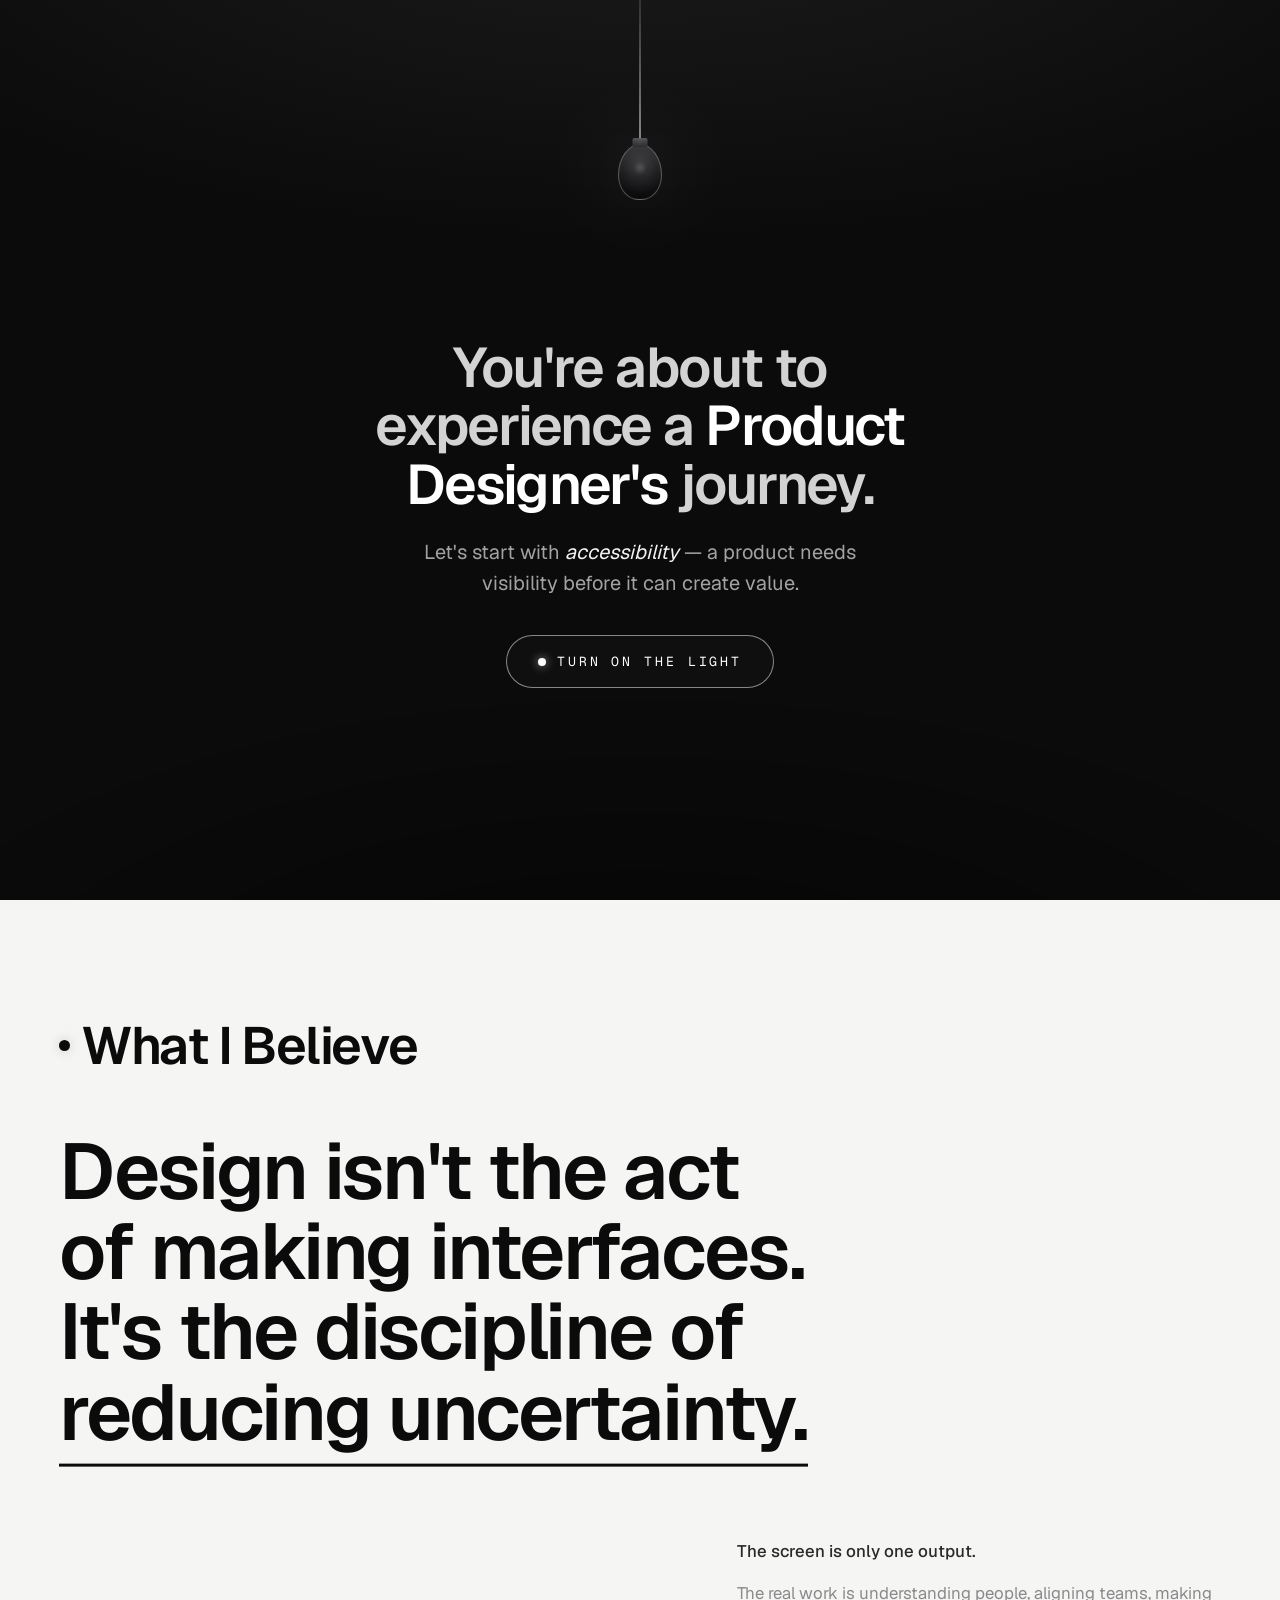
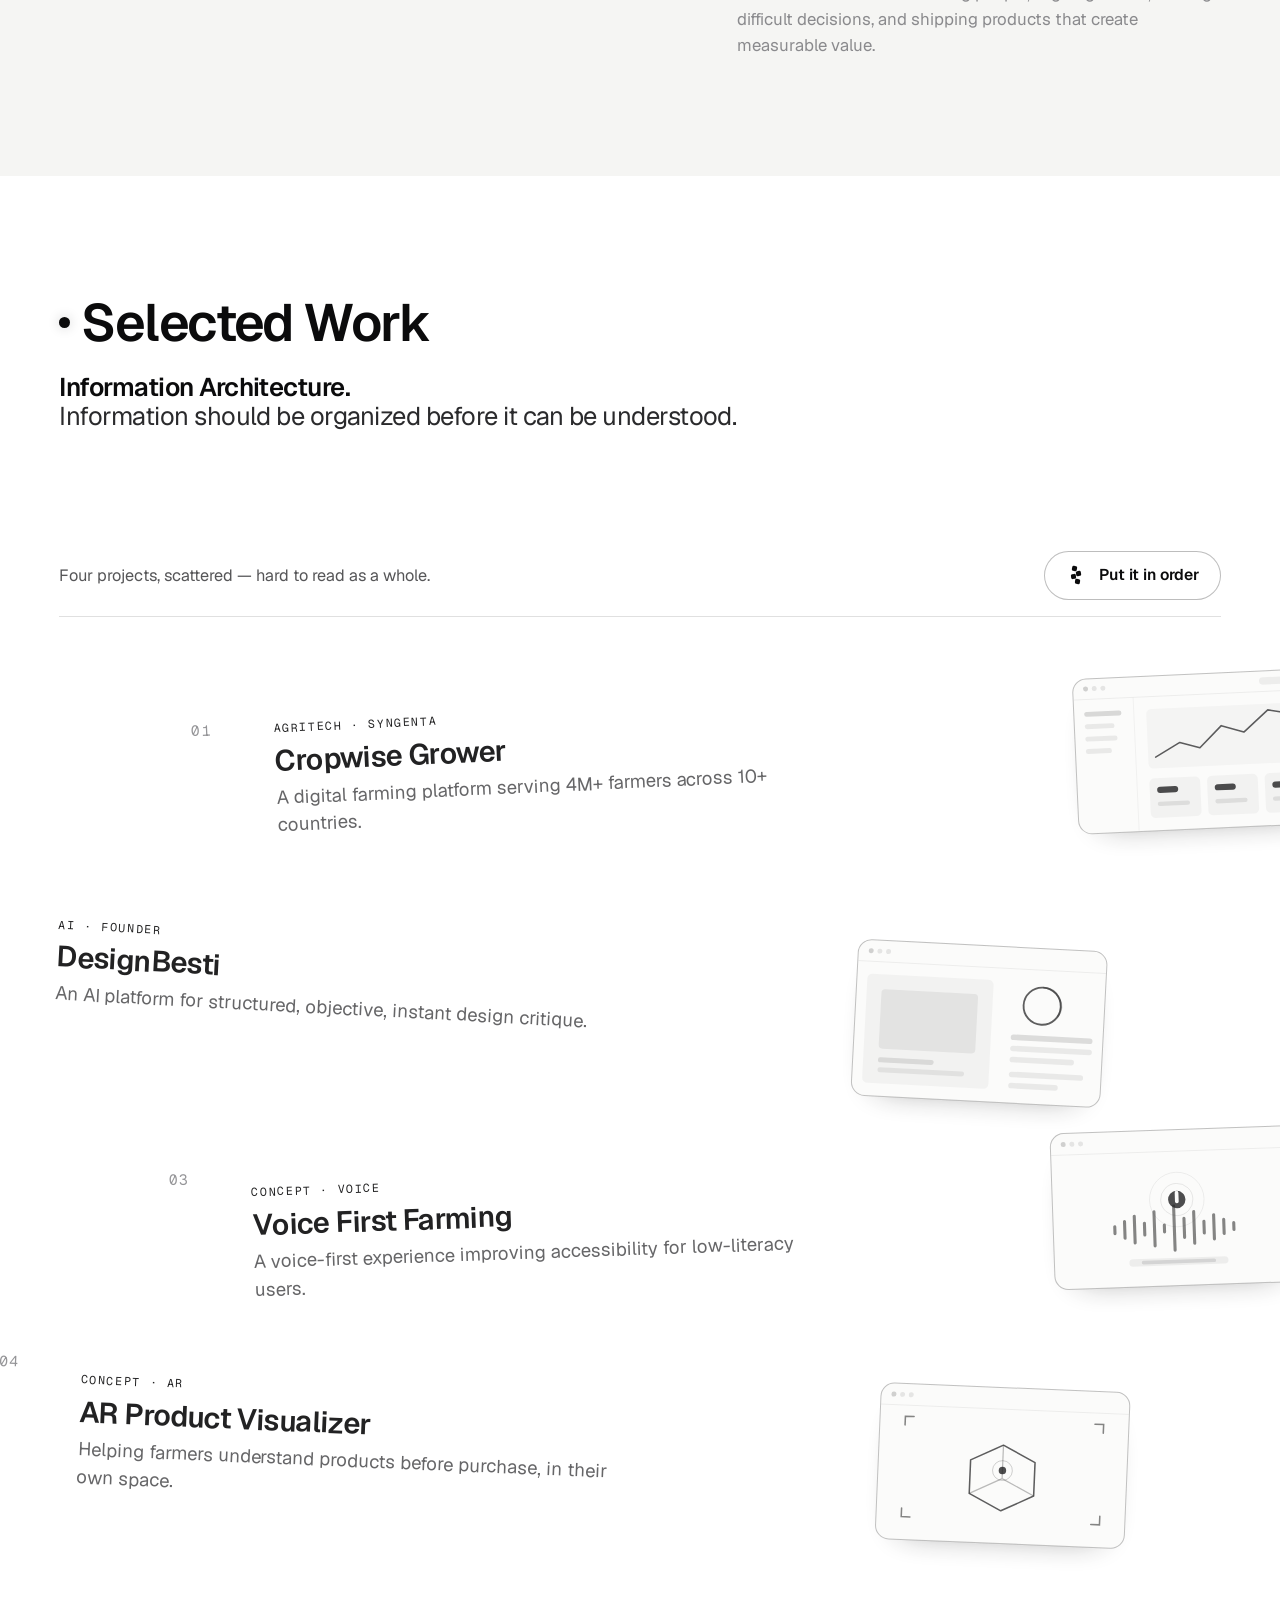
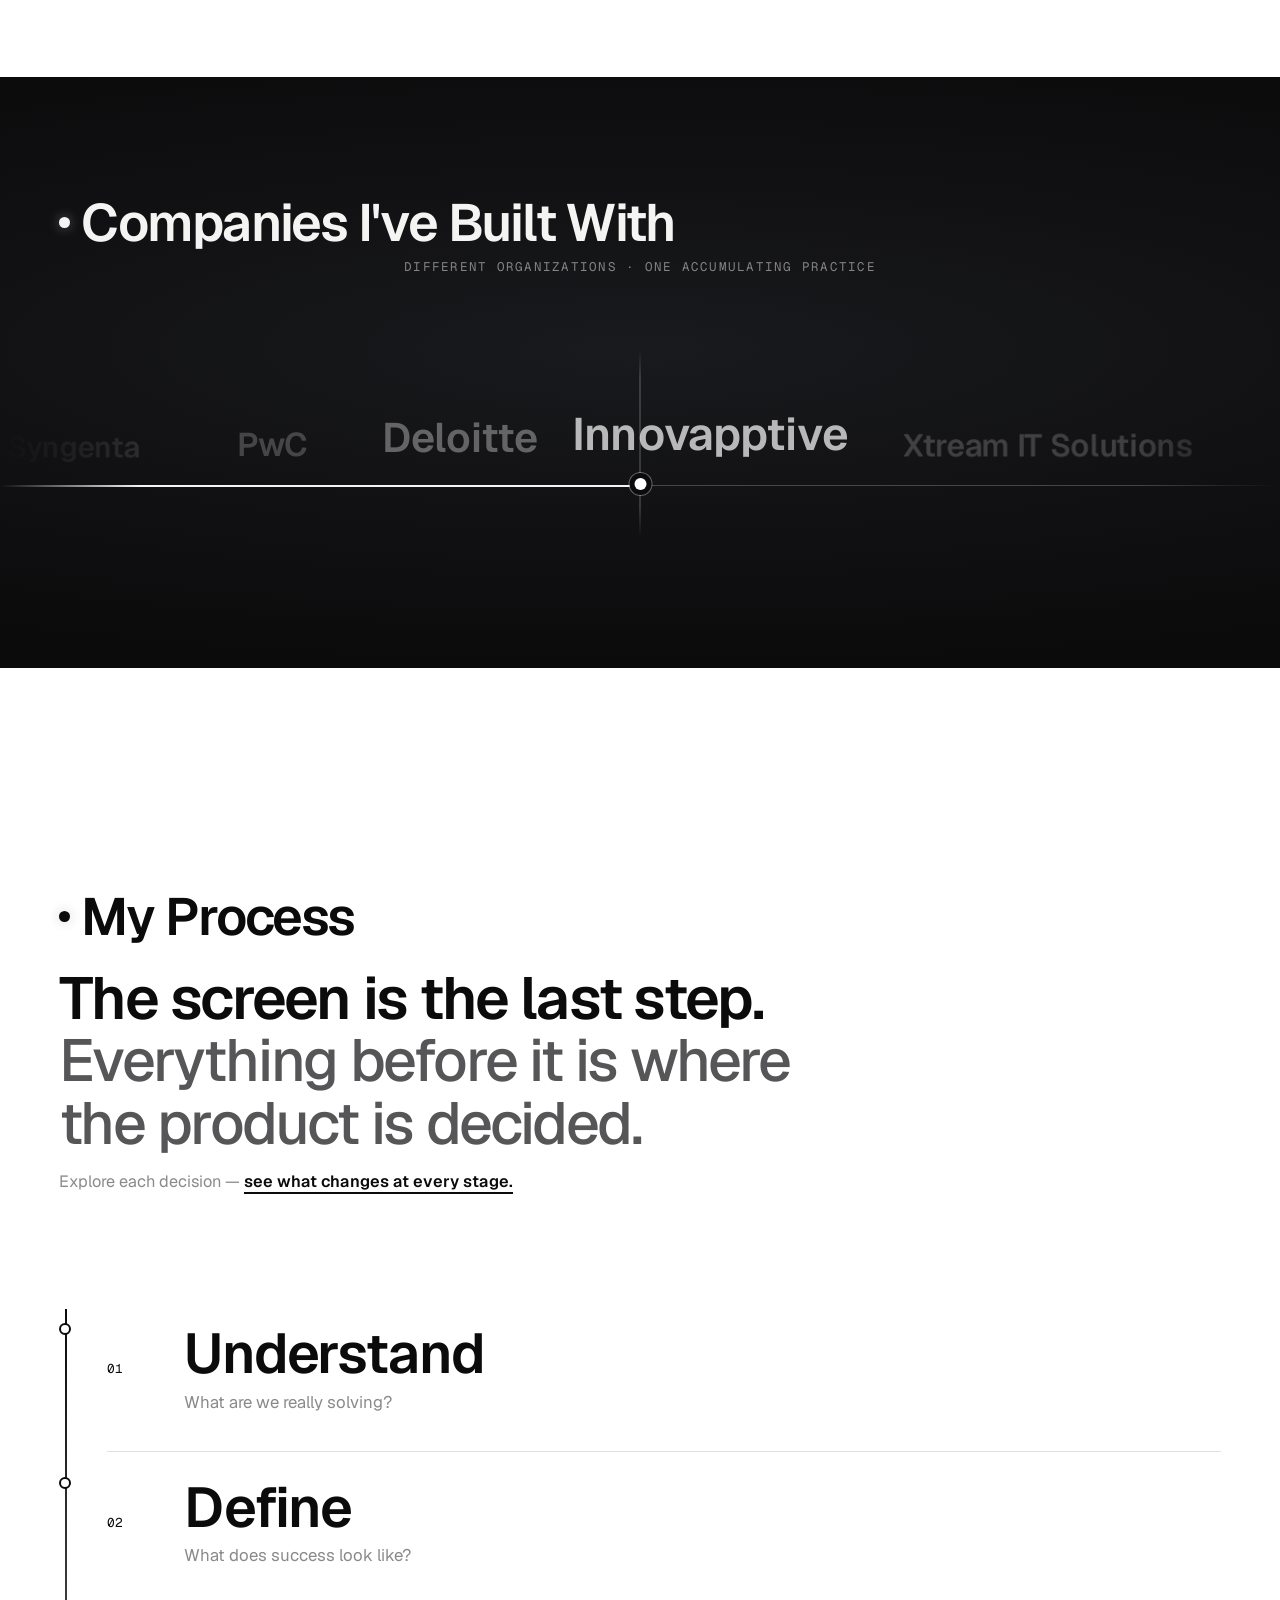
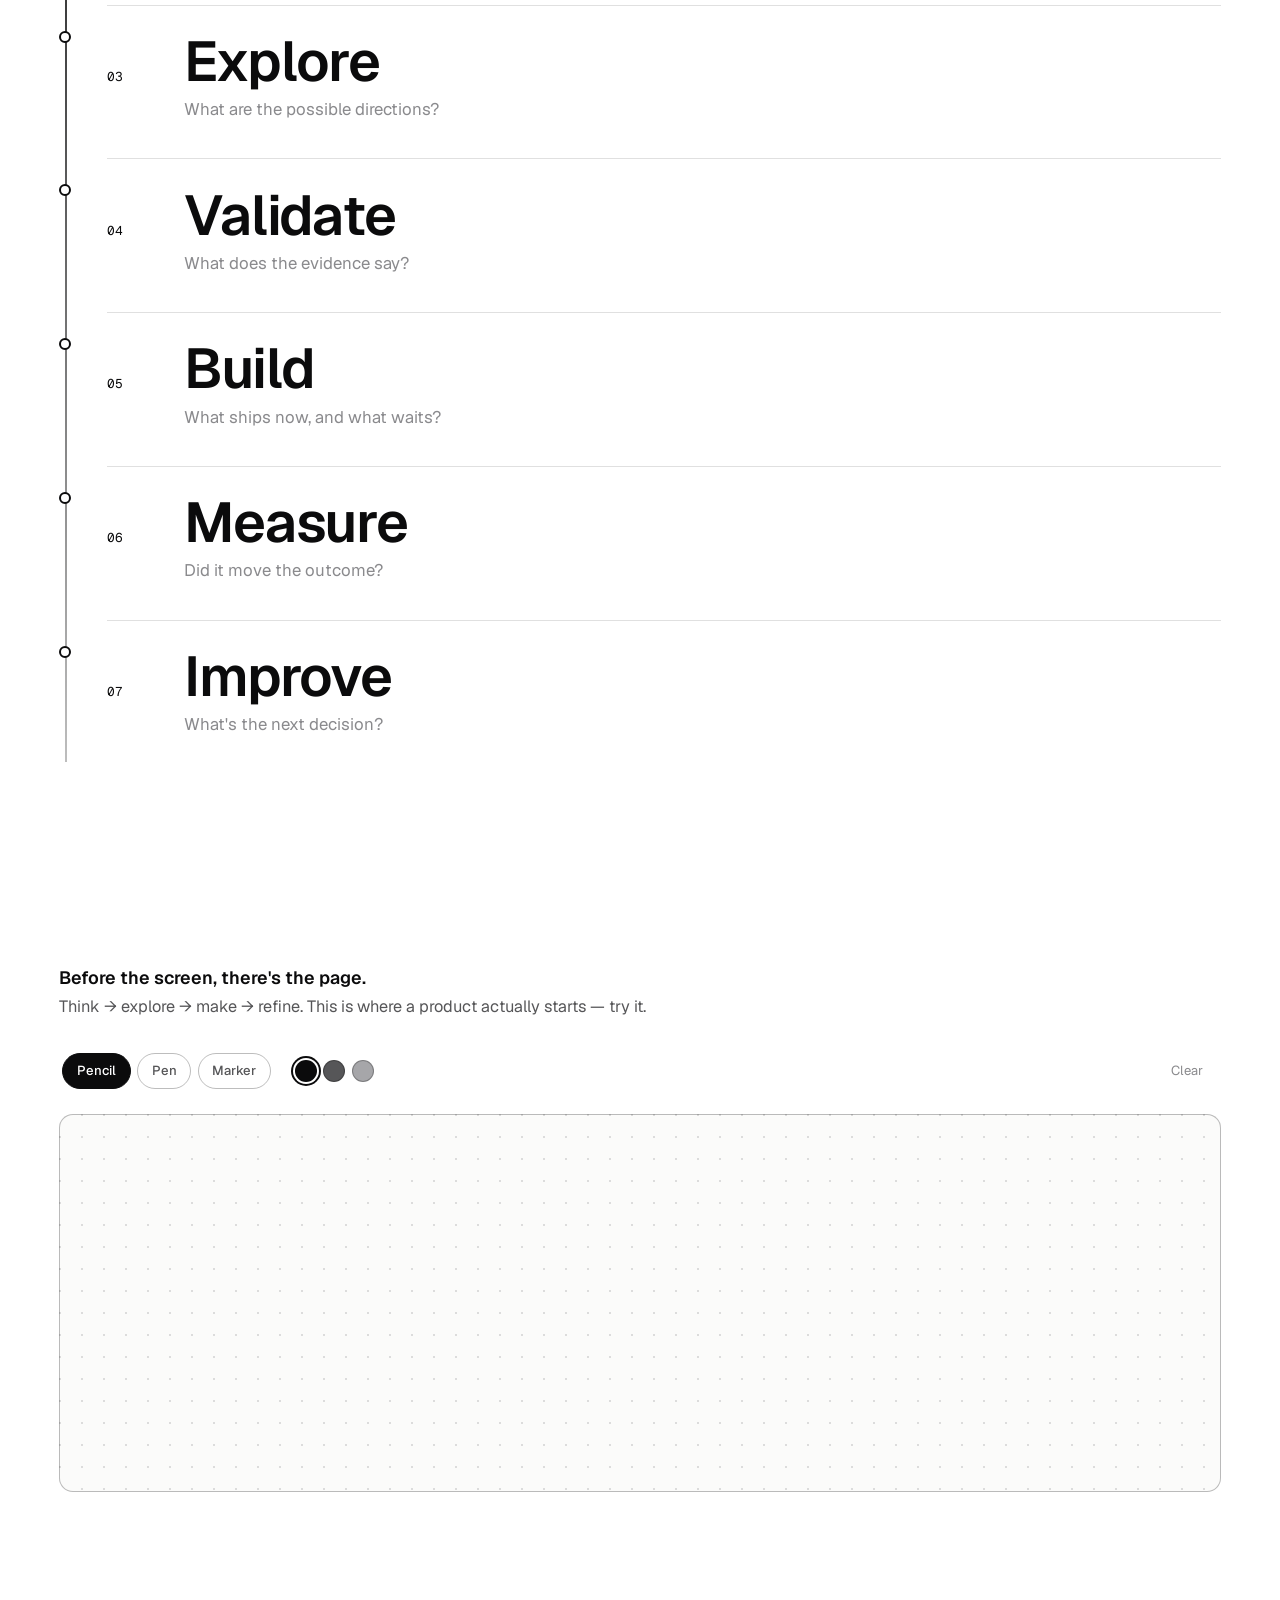
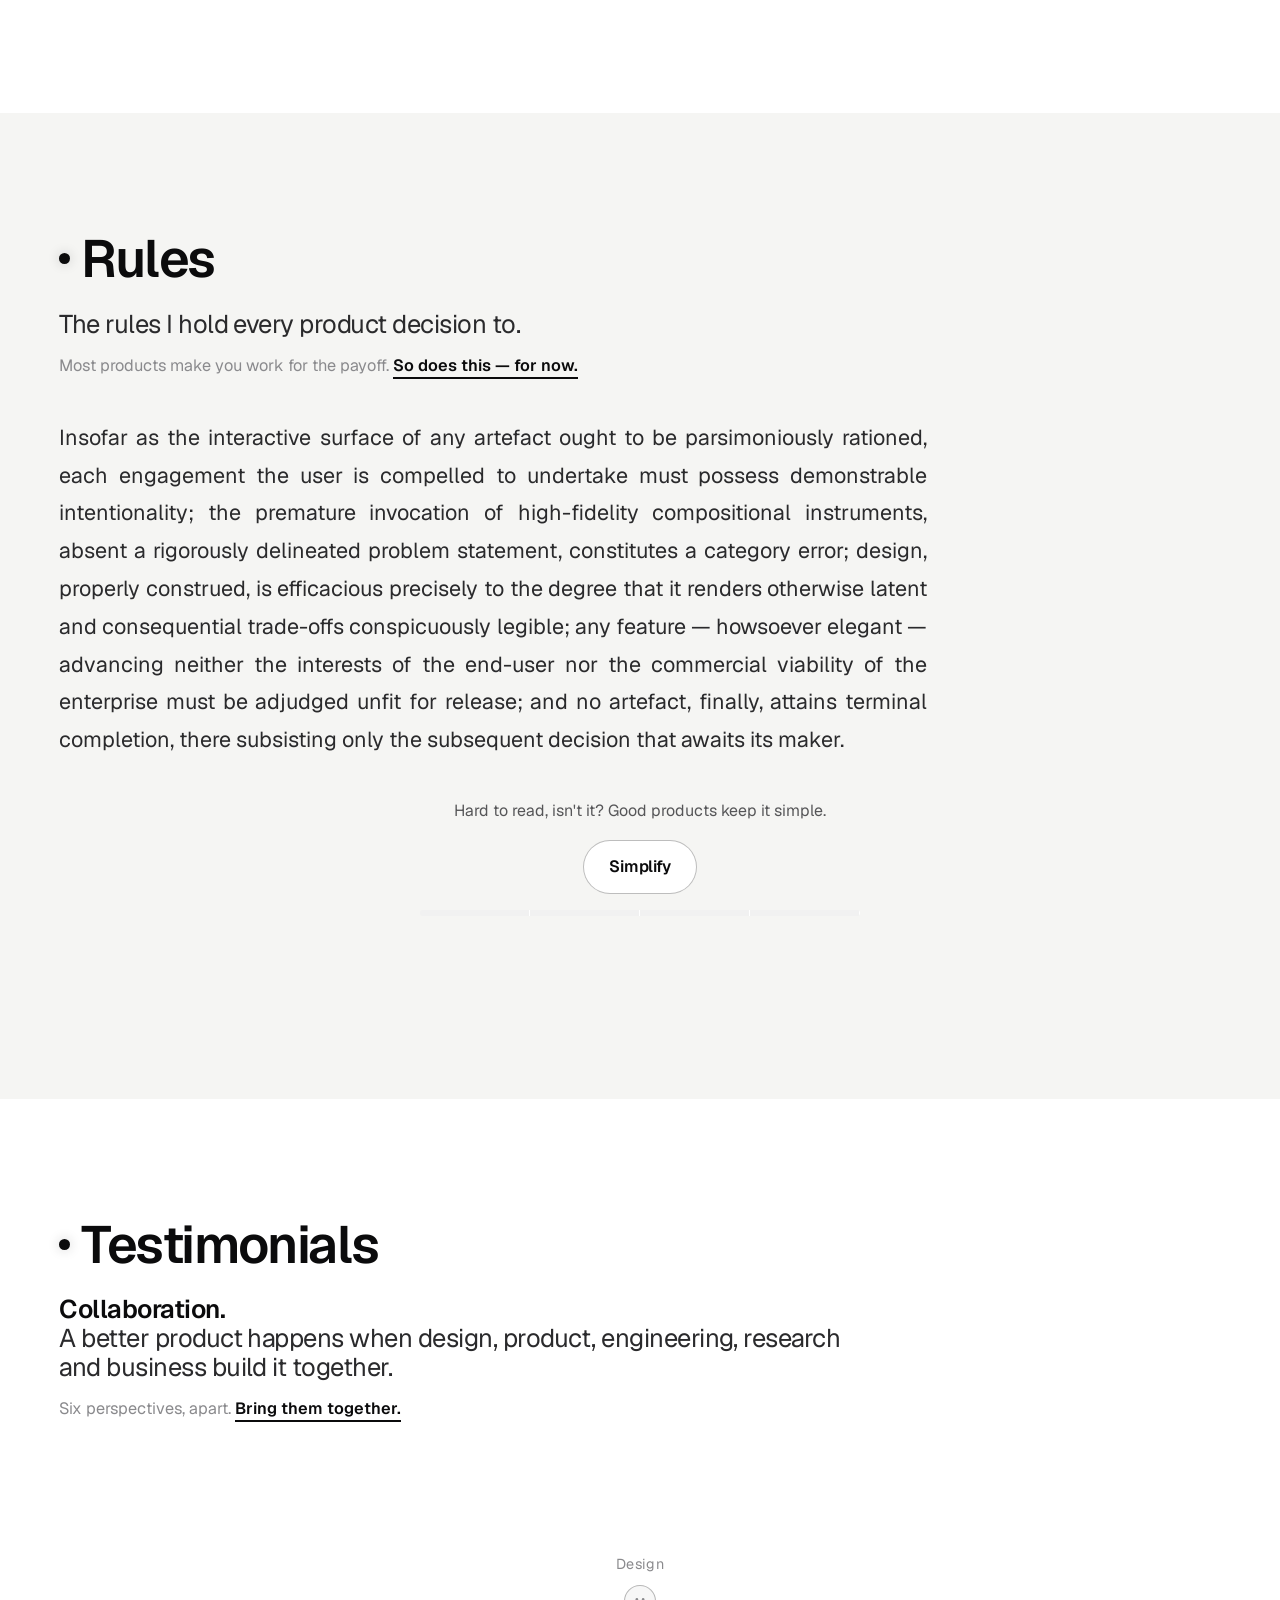
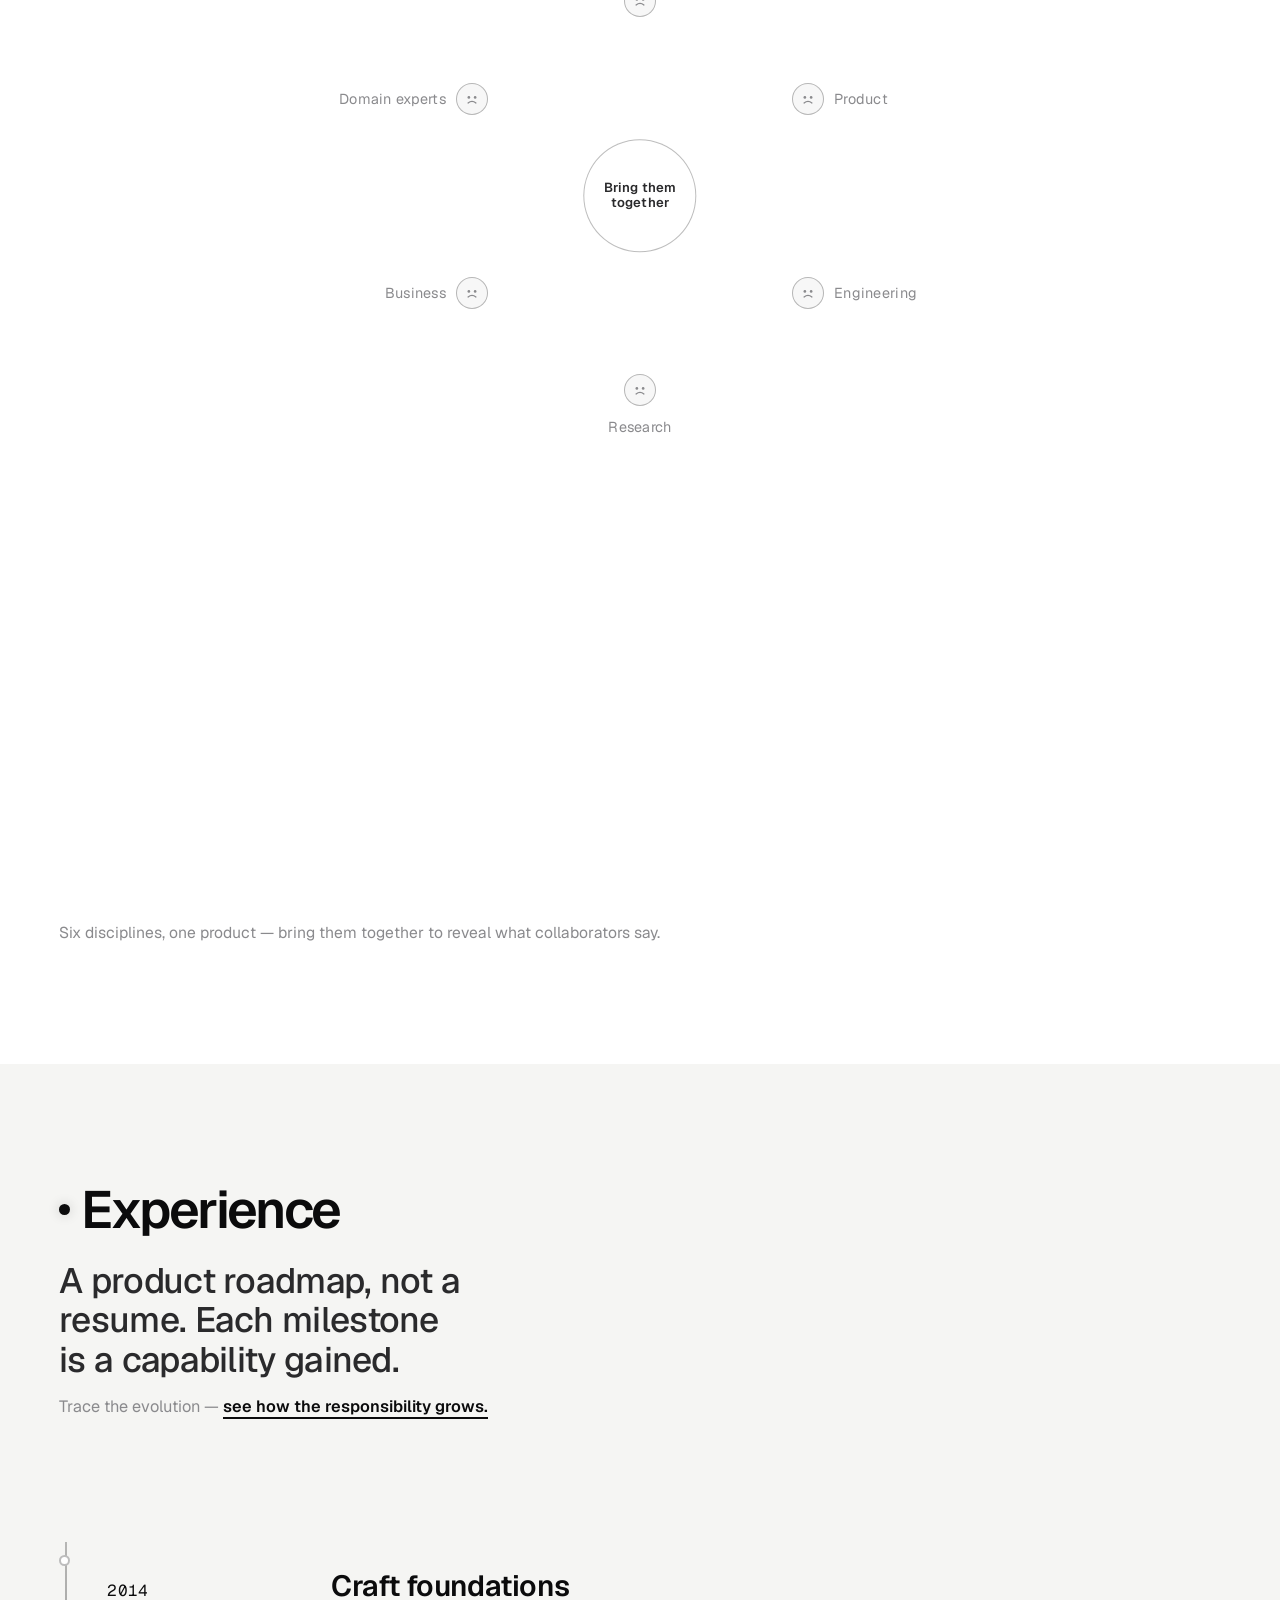
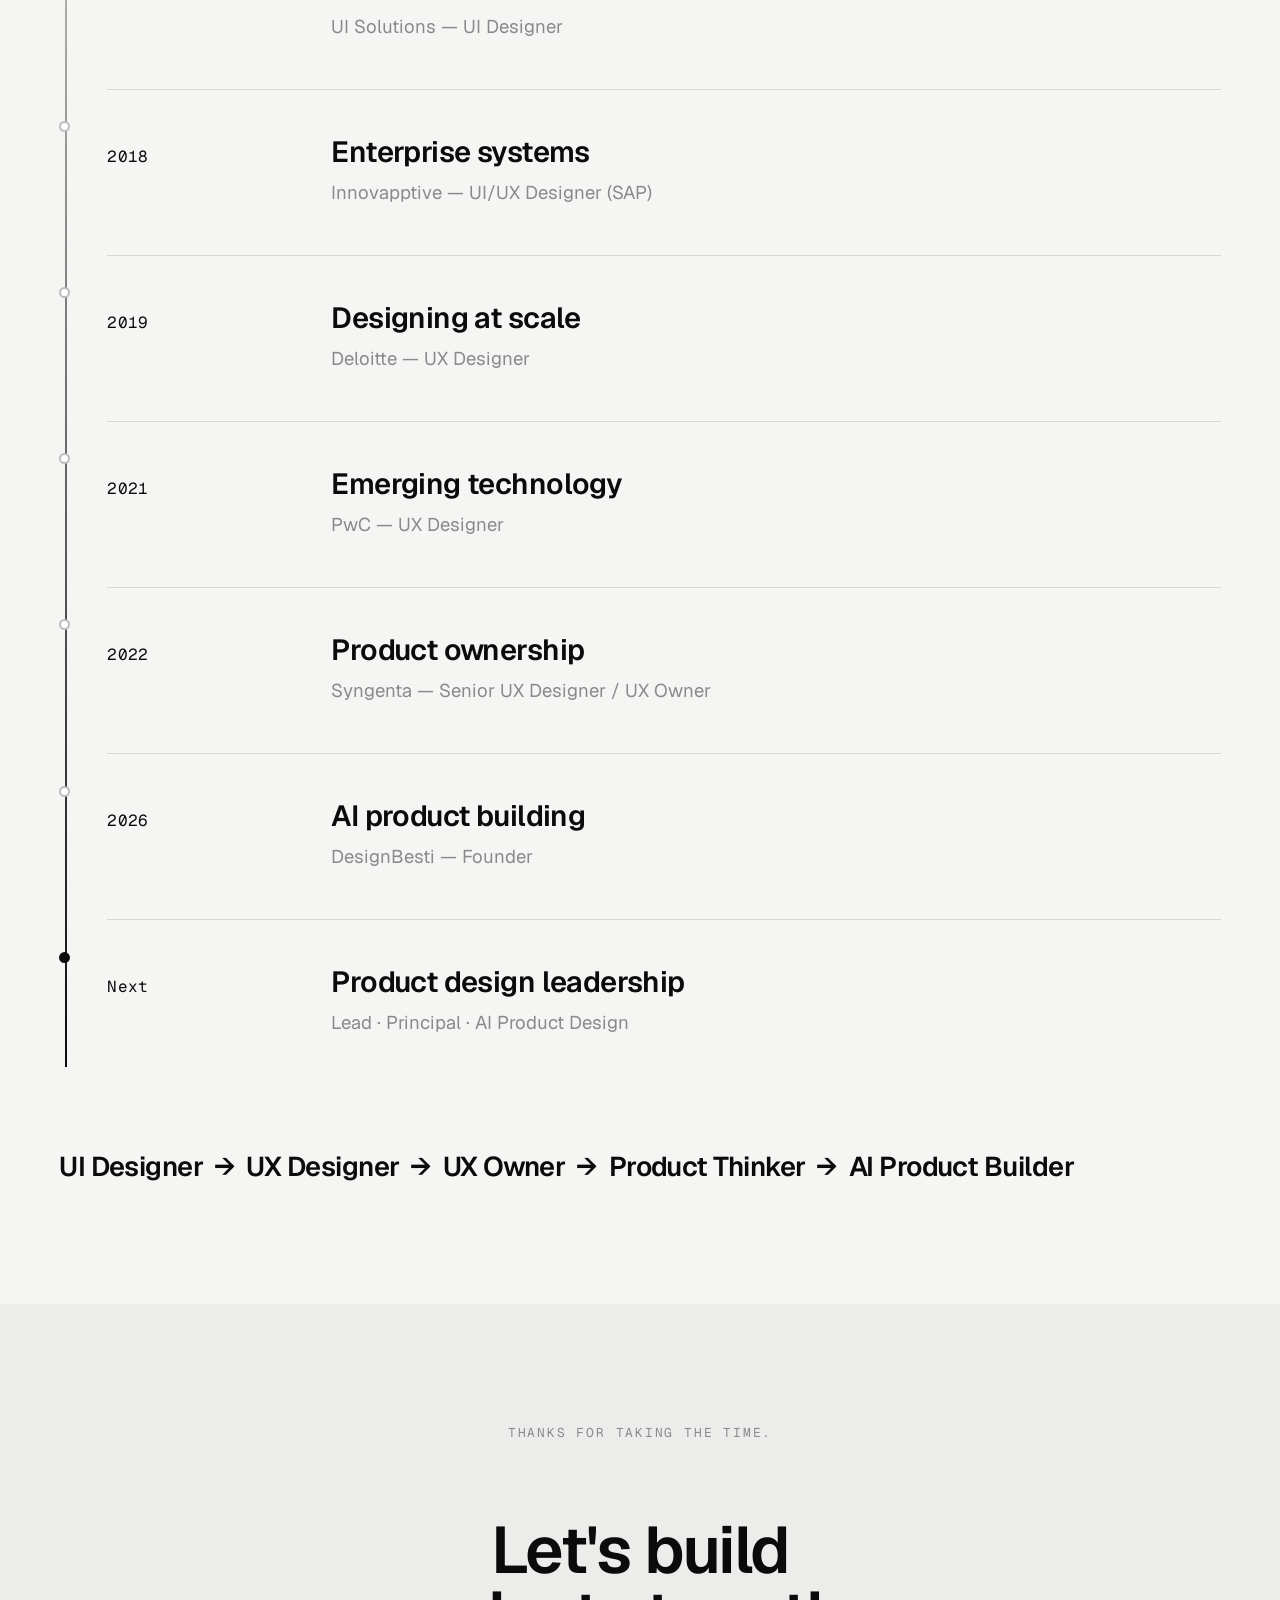
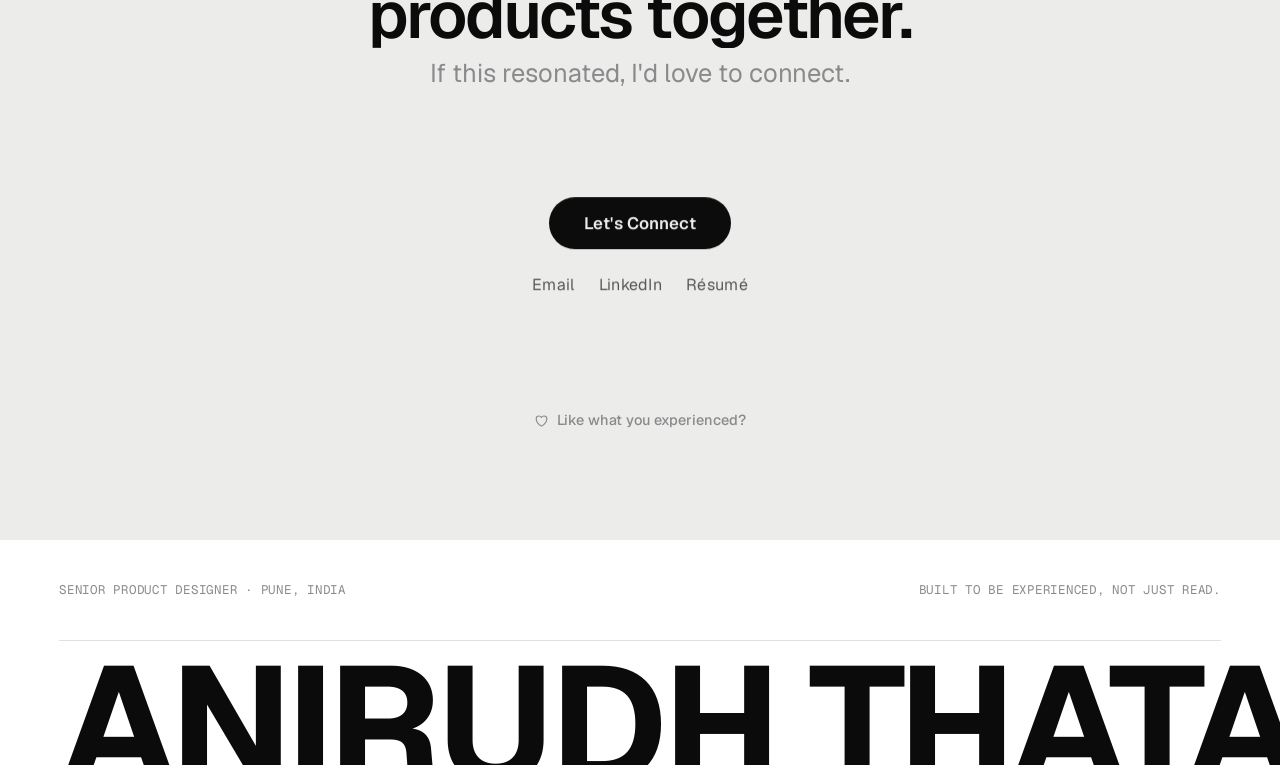
==== index.html @ 70606e9d "Fix intro light coherence and add the lamp's arrival animation The bright orb floating below the bul" ====
<!DOCTYPE html>
<html lang="en" data-reveal="off">
<head>
  <meta charset="UTF-8" />
  <script>document.documentElement.classList.add("js");if(location.hash)history.replaceState(null,"",location.pathname);if("scrollRestoration"in history)history.scrollRestoration="manual";window.scrollTo(0,0);sessionStorage.removeItem("intro_done");</script>
  <!-- Optional real engagement stats (visitors · appreciations). Deploy the
       tiny counter in docs/analytics.md and paste its URL below to show REAL
       totals. Left empty by default — nothing is shown and nothing is faked. -->
  <script>window.__PORTFOLIO_STATS_ENDPOINT = "";</script>
  <meta name="viewport" content="width=device-width, initial-scale=1.0" />
  <meta name="theme-color" content="#ffffff" />

  <title>Anirudh Thata — Product Designer</title>
  <meta
    name="description"
    content="Anirudh Thata — I build products people use. Then I build the systems that make designing them better. Experience product design, don't just read about it."
  />
  <meta property="og:type" content="website" />
  <meta property="og:title" content="Anirudh Thata — Product Designer" />
  <meta property="og:description" content="Experience product design, don't just read about it." />
  <meta property="og:locale" content="en_US" />

  <link rel="preload" href="assets/fonts/Geist-Variable.woff2" as="font" type="font/woff2" crossorigin />
  <link rel="preload" href="assets/fonts/GeistMono-Variable.woff2" as="font" type="font/woff2" crossorigin />

  <link rel="stylesheet" href="css/fonts.css" />
  <link rel="stylesheet" href="css/tokens.css" />
  <link rel="stylesheet" href="css/base.css" />
  <link rel="stylesheet" href="css/layout.css" />
  <link rel="stylesheet" href="css/sections.css" />
  <link rel="icon" href="assets/favicon.svg" type="image/svg+xml" />
</head>

<body>
  <a class="skip-link" href="#work">Skip to work</a>
  <div id="lightfield" aria-hidden="true"></div>
  <div id="progress" aria-hidden="true"></div>

  <!-- Music / vibe — the visitor personalises the experience. -->
  <div class="vibe" id="vibe" data-open="false" data-playing="false">
    <button class="vibe__toggle" id="vibe-toggle" aria-expanded="false" aria-label="Choose your vibe — background music">
      <span class="vibe__eq" aria-hidden="true"><i></i><i></i><i></i><i></i></span>
      <span class="vibe__toggle-label" id="vibe-toggle-label">What's your vibe?</span>
    </button>
    <div class="vibe__panel" role="group" aria-label="Music vibe">
      <button class="vibe__chip" data-vibe="melody" aria-pressed="false">Melody</button>
      <button class="vibe__chip" data-vibe="rock" aria-pressed="false">Rock</button>
      <button class="vibe__chip" data-vibe="emotion" aria-pressed="false">Emotion</button>
      <button class="vibe__chip vibe__chip--off" data-vibe="off" aria-pressed="true">Off</button>
    </div>
  </div>

  <!-- The opening — a composed, centred dark screen above the black cover. A
       bulb hangs from the top; a clear button turns on the light and reveals
       the interface. (Accessibility: a product needs visibility before value.) -->
  <div class="intro" id="intro">
    <span class="intro__pool" aria-hidden="true"></span>
    <div class="intro__lamp" aria-hidden="true">
      <span class="intro__wire"></span>
      <span class="intro__bulb">
        <span class="intro__filament"></span>
        <span class="intro__glow"></span>
      </span>
    </div>
    <div class="intro__content">
      <h1 class="intro__title" id="intro-title">
        You're about to experience a
        <span class="intro__accent">Product Designer's</span> journey.
      </h1>
      <p class="intro__sub">
        Let's start with <em class="intro__em">accessibility</em> — a product needs
        visibility before it can create value.
      </p>
      <button type="button" class="intro__btn" id="hero-switch" aria-pressed="false" aria-describedby="intro-title">
        <span class="intro__btn-dot" aria-hidden="true"></span>
        <span class="intro__btn-label">Turn on the light</span>
      </button>
    </div>
  </div>

  <!-- ===================================================================
       NAV — revealed by the hero light
       =================================================================== -->
  <header class="site-nav" data-reveal-item="nav" aria-label="Primary">
    <nav class="site-nav__inner">
      <a class="site-nav__mark" href="#hero" aria-label="Anirudh Thata, home">
        <span class="site-nav__mark-dot" aria-hidden="true"></span>
        <span class="site-nav__mark-name" aria-hidden="true">AT</span>
      </a>
      <ul class="site-nav__links">
        <li><a href="#work">Work</a></li>
        <li><a href="#process">Process</a></li>
        <li><a href="#rules">Rules</a></li>
        <li><a href="#experience">Experience</a></li>
      </ul>
      <a class="site-nav__cta" href="#contact">Let's Connect</a>
    </nav>
  </header>

  <main id="main">

    <!-- ===============================================================
         01 · HERO — visibility, shown (the principle is experienced, not named)
         =============================================================== -->
    <section id="hero" class="hero" data-lx="50%" data-lsize="66vmax" aria-labelledby="hero-title">
      <div class="hero__stage" aria-hidden="true">
        <div class="hero__planes">
          <span class="hero__plane hero__plane--a"></span>
          <span class="hero__plane hero__plane--b"></span>
          <span class="hero__plane hero__plane--c"></span>
        </div>
        <div class="hero__floor"></div>
      </div>

      <canvas class="hero__canvas" id="hero-canvas" aria-hidden="true"></canvas>

      <div class="hero__content">
        <p class="hero__kicker" data-reveal-item="kicker">Anirudh&nbsp;Thata</p>
        <h1 class="hero__title" id="hero-title" data-reveal-item="title">
          I build products people use.
          <span class="hero__title-line">Then I build the systems that make designing them better.</span>
        </h1>
        <p class="hero__lede" data-reveal-item="lede">
          Experience product design, don't just read about it.
        </p>
        <div class="hero__actions" data-reveal-item="actions">
          <a class="btn btn--primary" href="#work">View Selected Work</a>
          <a class="btn btn--ghost" href="#contact">Let's Connect</a>
        </div>
      </div>

      <div class="hero__scroll" data-reveal-item="scroll" aria-hidden="true">
        <span>Scroll</span><span class="hero__scroll-line"></span>
      </div>
    </section>

    <!-- ===============================================================
         02 · WHAT I BELIEVE
         =============================================================== -->
    <section id="believe" class="section believe" data-lx="34%" data-lsize="60vmax" aria-labelledby="believe-title">
      <p class="section__label" id="believe-title">What I Believe</p>
      <p class="believe__statement" data-anim="rise">
        Design isn't the act of making interfaces. It's the discipline of
        <em>reducing uncertainty.</em>
      </p>
      <div class="believe__body">
        <p data-anim="rise">The screen is only one output.</p>
        <p data-anim="rise">
          The real work is understanding people, aligning teams, making difficult
          decisions, and shipping products that create measurable value.
        </p>
      </div>
    </section>

    <!-- ===============================================================
         03 · SELECTED WORK — Information Architecture
         =============================================================== -->
    <section id="work" class="section work" data-lx="50%" data-lsize="82vmax" aria-labelledby="work-title" data-state="scattered">
      <div class="section__head section__head--stacked">
        <p class="section__label" id="work-title">Selected Work</p>
        <p class="section__principle">
          <span class="section__principle-name">Information Architecture.</span>
          Information should be organized before it can be understood.
        </p>
      </div>

      <!-- One co-located interaction: the four projects ARE the demonstration.
           Scattered → (Put it in order) → an organized structure, in place.
           The action sits with the result and previews itself on hover. -->
      <div class="ia-interaction">
        <div class="ia-prompt">
          <p class="ia-prompt__state" aria-live="polite">
            <span class="ia-prompt__before">Four projects, scattered — hard to read as a whole.</span>
            <span class="ia-prompt__after">Reorganized into one clear structure. That's information architecture.</span>
          </p>
          <button type="button" class="ia-cta" id="work-organize" aria-pressed="false" aria-describedby="work-title">
            <span class="ia-cta__glyph" aria-hidden="true"><i></i><i></i><i></i><i></i></span>
            <span class="ia-cta__label">
              <span class="ia-cta__idle">Put it in order</span>
              <span class="ia-cta__done">In order</span>
            </span>
          </button>
        </div>

        <ol class="work-index" id="work-grid">
          <li class="work-item" style="--i:0">
            <span class="work-item__no" aria-hidden="true">01</span>
            <div class="work-item__body">
              <span class="work-item__tag">Agritech · Syngenta</span>
              <h3 class="work-item__title">Cropwise Grower</h3>
              <p class="work-item__desc">A digital farming platform serving 4M+ farmers across 10+ countries.</p>
              <a class="work-item__open" href="cropwise.html">Read the case study<span aria-hidden="true">&nbsp;→</span></a>
            </div>
            <span class="work-item__screen" data-visual="cropwise" role="img" aria-label="Cropwise Grower product interface."></span>
          </li>
          <li class="work-item" style="--i:1">
            <span class="work-item__no" aria-hidden="true">02</span>
            <div class="work-item__body">
              <span class="work-item__tag">AI · Founder</span>
              <h3 class="work-item__title">DesignBesti</h3>
              <p class="work-item__desc">An AI platform for structured, objective, instant design critique.</p>
              <a class="work-item__open" href="designbesti.html">Read the case study<span aria-hidden="true">&nbsp;→</span></a>
            </div>
            <span class="work-item__screen" data-visual="designbesti" role="img" aria-label="DesignBesti product interface."></span>
          </li>
          <li class="work-item" style="--i:2">
            <span class="work-item__no" aria-hidden="true">03</span>
            <div class="work-item__body">
              <span class="work-item__tag">Concept · Voice</span>
              <h3 class="work-item__title">Voice First Farming</h3>
              <p class="work-item__desc">A voice-first experience improving accessibility for low-literacy users.</p>
            </div>
            <span class="work-item__screen" data-visual="voice" role="img" aria-label="Voice-first farming concept."></span>
          </li>
          <li class="work-item" style="--i:3">
            <span class="work-item__no" aria-hidden="true">04</span>
            <div class="work-item__body">
              <span class="work-item__tag">Concept · AR</span>
              <h3 class="work-item__title">AR Product Visualizer</h3>
              <p class="work-item__desc">Helping farmers understand products before purchase, in their own space.</p>
            </div>
            <span class="work-item__screen" data-visual="ar" role="img" aria-label="AR product visualization concept."></span>
          </li>
        </ol>
      </div>

    </section>

    <!-- ===============================================================
         04 · COMPANIES I'VE BUILT WITH — a career trajectory
         Different organizations → accumulated experience → one designer.
         =============================================================== -->
    <section id="companies" class="section companies" data-lx="50%" data-lsize="70vmax" aria-labelledby="companies-title">
      <p class="section__label companies__title" id="companies-title">Companies I've Built With</p>
      <p class="companies__lead">Different organizations · one accumulating practice</p>
      <div class="trajectory" aria-hidden="true">
        <div class="trajectory__line"></div>
        <div class="trajectory__line-lit"></div>
        <div class="trajectory__focal"></div>
        <div class="trajectory__track" id="marquee-track"></div>
      </div>
      <p class="sr-only">Anirudh has built with Syngenta, PwC, Deloitte, Innovapptive, Xtream IT Solutions, and UI Solutions.</p>
    </section>

    <!-- ===============================================================
         05 · MY PROCESS
         =============================================================== -->
    <section id="process" class="section process" data-lx="30%" data-lsize="62vmax" aria-labelledby="process-title">
      <div class="section__head section__head--stacked">
        <p class="section__label" id="process-title">My Process</p>
        <p class="process__anchor" data-anim="rise">
          The screen is the last step.
          <span>Everything before it is where the product is decided.</span>
        </p>
        <p class="section__invite process__invite" data-anim="rise">Explore each decision — <span>see what changes at every stage.</span></p>
      </div>

      <ol class="process__track" data-explore>
        <li class="process__stage" data-explore-item data-anim="rise"><span class="process__num">01</span><div class="process__detail"><h3 class="process__word">Understand</h3><p class="process__q">What are we really solving?</p><p class="process__change">The problem gets smaller, sharper, and real.</p></div></li>
        <li class="process__stage" data-explore-item data-anim="rise"><span class="process__num">02</span><div class="process__detail"><h3 class="process__word">Define</h3><p class="process__q">What does success look like?</p><p class="process__change">Success becomes something we can measure.</p></div></li>
        <li class="process__stage" data-explore-item data-anim="rise"><span class="process__num">03</span><div class="process__detail"><h3 class="process__word">Explore</h3><p class="process__q">What are the possible directions?</p><p class="process__change">Options widen before they narrow.</p></div></li>
        <li class="process__stage" data-explore-item data-anim="rise"><span class="process__num">04</span><div class="process__detail"><h3 class="process__word">Validate</h3><p class="process__q">What does the evidence say?</p><p class="process__change">Assumptions turn into evidence.</p></div></li>
        <li class="process__stage" data-explore-item data-anim="rise"><span class="process__num">05</span><div class="process__detail"><h3 class="process__word">Build</h3><p class="process__q">What ships now, and what waits?</p><p class="process__change">Scope becomes a decision, not a wish.</p></div></li>
        <li class="process__stage" data-explore-item data-anim="rise"><span class="process__num">06</span><div class="process__detail"><h3 class="process__word">Measure</h3><p class="process__q">Did it move the outcome?</p><p class="process__change">Opinions give way to outcomes.</p></div></li>
        <li class="process__stage" data-explore-item data-anim="rise"><span class="process__num">07</span><div class="process__detail"><h3 class="process__word">Improve</h3><p class="process__q">What's the next decision?</p><p class="process__change">The product compounds over time.</p></div></li>
      </ol>

      <!-- A designer's workspace: the sketchbook where thinking becomes making.
           Monochrome ink keeps it on-theme; the tools make the point tactile. -->
      <figure class="sketch" aria-labelledby="sketch-cap" data-anim="rise">
        <figcaption class="sketch__cap" id="sketch-cap">
          <span class="sketch__cap-lead">Before the screen, there's the page.</span>
          Think → explore → make → refine. This is where a product actually starts — try it.
        </figcaption>
        <div class="sketch__bar">
          <div class="sketch__group" role="group" aria-label="Tool">
            <button type="button" class="sketch__tool is-active" data-pen="pencil" aria-pressed="true">Pencil</button>
            <button type="button" class="sketch__tool" data-pen="pen" aria-pressed="false">Pen</button>
            <button type="button" class="sketch__tool" data-pen="marker" aria-pressed="false">Marker</button>
          </div>
          <div class="sketch__group" role="group" aria-label="Ink">
            <button type="button" class="sketch__ink is-active" data-ink="#0b0b0c" style="--ink:#0b0b0c" aria-pressed="true" aria-label="Black ink"></button>
            <button type="button" class="sketch__ink" data-ink="#565658" style="--ink:#565658" aria-pressed="false" aria-label="Graphite"></button>
            <button type="button" class="sketch__ink" data-ink="#a6a6a9" style="--ink:#a6a6a9" aria-pressed="false" aria-label="Light"></button>
          </div>
          <button type="button" class="sketch__clear" data-sketch-clear>Clear</button>
        </div>
        <canvas class="sketch__pad" id="sketch-pad" aria-label="Sketch pad — draw with your pointer"></canvas>
      </figure>
    </section>

    <!-- ===============================================================
         06 · RULES — meaningful interaction (Relevant to click less)
         The rules are earned by repeated clicking; the effort itself
         demonstrates rule 01. Content is the approved rules only.
         =============================================================== -->
    <section id="rules" class="section rules" data-lx="50%" data-lsize="56vmax" aria-labelledby="rules-title" data-clicks="0" data-revealed="false">
      <div class="section__head section__head--stacked">
        <p class="section__label" id="rules-title">Rules</p>
        <p class="section__principle">The rules I hold every product decision to.</p>
        <p class="section__invite">Most products make you work for the payoff. <span>So does this — for now.</span></p>
      </div>

      <!-- The rules, written the way most products are: dense, over-qualified,
           hard to act on. A quiet bar fills 25% per click; on the fourth click
           this one paragraph gives way to the five plain rules it was always
           trying to say. Simpler language, better product — the section is
           rule 01. Progressive enhancement: with no JS, the plain rules show. -->
      <p class="rules__cipher" id="rules-cipher">
        Insofar as the interactive surface of any artefact ought to be
        parsimoniously rationed, each engagement the user is compelled to
        undertake must possess demonstrable intentionality; the premature
        invocation of high-fidelity compositional instruments, absent a
        rigorously delineated problem statement, constitutes a category error;
        design, properly construed, is efficacious precisely to the degree that
        it renders otherwise latent and consequential trade-offs conspicuously
        legible; any feature — howsoever elegant — advancing neither the
        interests of the end-user nor the commercial viability of the enterprise
        must be adjudged unfit for release; and no artefact, finally, attains
        terminal completion, there subsisting only the subsequent decision that
        awaits its maker.
      </p>

      <div class="rules__action">
        <p class="rules__prompt">Hard to read, isn't it? Good products keep it simple.</p>
        <button type="button" class="rules__click" id="rules-click" aria-describedby="rules-title" aria-live="off">
          <span class="rules__click-label">Simplify</span>
        </button>
        <div class="rules__meter" aria-hidden="true"><span class="rules__meter-fill" id="rules-meter"></span></div>
      </div>

      <ol class="rules__list" id="rules-list">
        <li class="rule rule--key" style="--i:0">
          <span class="rule__num" aria-hidden="true">01</span>
          <p class="rule__text">Click less — every interaction should have meaning.</p>
        </li>
        <li class="rule" style="--i:1">
          <span class="rule__num" aria-hidden="true">02</span>
          <p class="rule__text">Don't open Figma until you know what you're solving.</p>
        </li>
        <li class="rule" style="--i:2">
          <span class="rule__num" aria-hidden="true">03</span>
          <p class="rule__text">Good design makes hard decisions visible.</p>
        </li>
        <li class="rule" style="--i:3">
          <span class="rule__num" aria-hidden="true">04</span>
          <p class="rule__text">If it doesn't help the user or the business, it doesn't ship.</p>
        </li>
        <li class="rule" style="--i:4">
          <span class="rule__num" aria-hidden="true">05</span>
          <p class="rule__text">A product is never finished. Only the next decision is.</p>
        </li>
      </ol>

      <p class="rules__aha" id="rules-aha" aria-live="polite"></p>
    </section>

    <!-- ===============================================================
         07 · TESTIMONIALS — Collaboration
         =============================================================== -->
    <section id="testimonials" class="section testimonials" data-lx="50%" data-lsize="60vmax" aria-labelledby="testimonials-title" data-state="disconnected">
      <div class="section__head section__head--stacked">
        <p class="section__label" id="testimonials-title">Testimonials</p>
        <p class="section__principle">
          <span class="section__principle-name">Collaboration.</span>
          A better product happens when design, product, engineering, research and business build it together.
        </p>
        <p class="section__invite">Six perspectives, apart. <span>Bring them together.</span></p>
      </div>

      <div class="ecosystem" id="team" data-connected="false">
        <svg class="ecosystem__wires" id="team-wires" viewBox="0 0 100 100" aria-hidden="true">
          <circle class="eco-ring" id="eco-ring" cx="50" cy="50" r="36" pathLength="1" />
        </svg>
        <ul class="ecosystem__nodes" id="team-nodes">
          <li class="eco-node" data-role="Design"><span class="eco-node__dot" aria-hidden="true"></span><span class="eco-node__label">Design</span></li>
          <li class="eco-node" data-role="Product"><span class="eco-node__dot" aria-hidden="true"></span><span class="eco-node__label">Product</span></li>
          <li class="eco-node" data-role="Engineering"><span class="eco-node__dot" aria-hidden="true"></span><span class="eco-node__label">Engineering</span></li>
          <li class="eco-node" data-role="Research"><span class="eco-node__dot" aria-hidden="true"></span><span class="eco-node__label">Research</span></li>
          <li class="eco-node" data-role="Business"><span class="eco-node__dot" aria-hidden="true"></span><span class="eco-node__label">Business</span></li>
          <li class="eco-node" data-role="Domain"><span class="eco-node__dot" aria-hidden="true"></span><span class="eco-node__label">Domain experts</span></li>
        </ul>
        <button type="button" class="ecosystem__core" id="testimonials-connect" aria-pressed="false">
          <span class="ecosystem__core-idle" aria-hidden="true">Bring them<br>together</span>
          <span class="ecosystem__core-done" aria-hidden="true">Aligned</span>
          <span class="sr-only">Bring the disciplines together into one aligned product</span>
        </button>
      </div>

      <ul class="quotes" id="quotes">
        <li class="quote">
          <blockquote class="quote__text">Anirudh's ability to quickly understand expectations and translate them into exceptional design solutions consistently impressed me.</blockquote>
          <p class="quote__by"><span class="quote__name">Lori Yeh</span><span class="quote__co">Senior Product Designer, Bank of America</span></p>
        </li>
        <li class="quote">
          <blockquote class="quote__text">I was consistently impressed by his professionalism, design quality, attention to detail, and ability to deliver. He would be an asset to any product team.</blockquote>
          <p class="quote__by"><span class="quote__name">Grace Wolford</span><span class="quote__co">UX Researcher, Deloitte</span></p>
        </li>
      </ul>
      <p class="team__note" data-state-note>Six disciplines, one product — bring them together to reveal what collaborators say.</p>
    </section>

    <!-- ===============================================================
         08 · EXPERIENCE — a product roadmap, not a resume
         =============================================================== -->
    <section id="experience" class="section experience" data-lx="50%" data-lsize="64vmax" aria-labelledby="experience-title">
      <div class="section__head section__head--stacked">
        <p class="section__label" id="experience-title">Experience</p>
        <p class="section__lead" data-anim="rise">A product roadmap, not a resume. Each milestone is a capability gained.</p>
        <p class="section__invite" data-anim="rise">Trace the evolution — <span>see how the responsibility grows.</span></p>
      </div>

      <ol class="roadmap" data-explore>
        <li class="roadmap__stop" data-explore-item data-anim="rise"><span class="roadmap__year">2014</span><div class="roadmap__body"><h3 class="roadmap__cap">Craft foundations</h3><p class="roadmap__org">UI Solutions — UI Designer</p><p class="roadmap__resp">Responsibility: the pixels.</p></div></li>
        <li class="roadmap__stop" data-explore-item data-anim="rise"><span class="roadmap__year">2018</span><div class="roadmap__body"><h3 class="roadmap__cap">Enterprise systems</h3><p class="roadmap__org">Innovapptive — UI/UX Designer (SAP)</p><p class="roadmap__resp">Responsibility: the screens.</p></div></li>
        <li class="roadmap__stop" data-explore-item data-anim="rise"><span class="roadmap__year">2019</span><div class="roadmap__body"><h3 class="roadmap__cap">Designing at scale</h3><p class="roadmap__org">Deloitte — UX Designer</p><p class="roadmap__resp">Responsibility: the flows.</p></div></li>
        <li class="roadmap__stop" data-explore-item data-anim="rise"><span class="roadmap__year">2021</span><div class="roadmap__body"><h3 class="roadmap__cap">Emerging technology</h3><p class="roadmap__org">PwC — UX Designer</p><p class="roadmap__resp">Responsibility: the workflows.</p></div></li>
        <li class="roadmap__stop" data-explore-item data-anim="rise"><span class="roadmap__year">2022</span><div class="roadmap__body"><h3 class="roadmap__cap">Product ownership</h3><p class="roadmap__org">Syngenta — Senior UX Designer / UX Owner</p><p class="roadmap__resp">Responsibility: the product's UX, end to end.</p></div></li>
        <li class="roadmap__stop" data-explore-item data-anim="rise"><span class="roadmap__year">2026</span><div class="roadmap__body"><h3 class="roadmap__cap">AI product building</h3><p class="roadmap__org">DesignBesti — Founder</p><p class="roadmap__resp">Responsibility: the whole product.</p></div></li>
        <li class="roadmap__stop roadmap__stop--next" data-explore-item data-anim="rise"><span class="roadmap__year">Next</span><div class="roadmap__body"><h3 class="roadmap__cap">Product design leadership</h3><p class="roadmap__org">Lead · Principal · AI Product Design</p><p class="roadmap__resp">Responsibility: product direction.</p></div></li>
      </ol>

      <p class="evolution__line" data-anim="rise">
        UI Designer <span aria-hidden="true">→</span> UX Designer <span aria-hidden="true">→</span> UX Owner <span aria-hidden="true">→</span> Product Thinker <span aria-hidden="true">→</span> AI Product Builder
      </p>
    </section>

    <!-- ===============================================================
         09 · LET'S BUILD PRODUCTS TOGETHER — Connection
         =============================================================== -->
    <section id="contact" class="section contact" data-lx="50%" data-lsize="92vmax" aria-labelledby="contact-title" data-state="idle">
      <div class="contact__inner">
        <p class="contact__reflection" data-anim="rise">Thanks for taking the time.</p>
        <h2 class="contact__title" id="contact-title" data-anim="rise">Let's build products together.</h2>
        <p class="contact__lede" data-anim="rise">If this resonated, I'd love to connect.</p>

        <!-- The action — a real conversation. -->
        <div class="contact__connect" data-anim="rise">
          <a class="btn btn--primary btn--lg" id="contact-cta" href="mailto:anirudh.thata@gmail.com?subject=Let's%20connect">Let's Connect</a>
          <div class="contact__links">
            <a href="mailto:anirudh.thata@gmail.com">Email</a>
            <a href="https://linkedin.com/in/anirudh-thata-a611a57b" target="_blank" rel="noopener">LinkedIn</a>
            <a href="resume.html" target="_blank" rel="noopener">Résumé</a>
          </div>
          <p class="contact__ping" id="contact-ping" role="status" aria-live="polite"></p>
        </div>

        <!-- Minimal appreciation — a small, real "like". -->
        <div class="appreciate appreciate--minimal" data-anim="rise">
          <button type="button" class="appreciate__btn" id="appreciate-btn" aria-pressed="false">
            <span class="appreciate__mark" aria-hidden="true">
              <svg viewBox="0 0 24 24"><path d="M12 21C12 21 3.5 15.5 3.5 9.4C3.5 6.6 5.7 4.8 8.1 4.8C9.8 4.8 11.2 5.8 12 7.2C12.8 5.8 14.2 4.8 15.9 4.8C18.3 4.8 20.5 6.6 20.5 9.4C20.5 15.5 12 21 12 21Z"/></svg>
            </span>
            <span class="appreciate__label">
              <span class="appreciate__idle">Like what you experienced?</span>
              <span class="appreciate__done">Thank you</span>
            </span>
          </button>
          <p class="appreciate__stats" id="appreciate-stats" hidden aria-live="polite">
            <span id="stat-likes">0</span> appreciations · <span id="stat-visitors">0</span> visitors
          </p>
        </div>
      </div>
    </section>
  </main>

  <footer class="site-footer">
    <p class="site-footer__meta">
      <span>Senior Product Designer · Pune, India</span>
      <span>Built to be experienced, not just read.</span>
    </p>
    <p class="site-footer__signature" aria-label="Anirudh Thata">ANIRUDH THATA</p>
  </footer>

  <script defer src="js/vendor/gsap.min.js"></script>
  <script defer src="js/vendor/ScrollTrigger.min.js"></script>
  <script defer src="js/vendor/SplitText.min.js"></script>
  <script type="module" src="js/main.js"></script>
</body>
</html>
---- css/fonts.css ----
/* ============================================================================
   FONTS — self-hosted so the design never depends on a blocked CDN.
   Geist (Sans) carries the editorial voice; Geist Mono gives labels, numerals
   and meta a precise, product-grade texture.
   ========================================================================== */
@font-face {
  font-family: "Geist";
  src: url("../assets/fonts/Geist-Variable.woff2") format("woff2");
  font-weight: 100 900;
  font-style: normal;
  font-display: swap;
}
@font-face {
  font-family: "Geist Mono";
  src: url("../assets/fonts/GeistMono-Variable.woff2") format("woff2");
  font-weight: 100 900;
  font-style: normal;
  font-display: swap;
}
---- css/tokens.css ----
/* ============================================================================
   DESIGN TOKENS
   Theme: simple black & white. White ground, near-black type, black accent.
   The hero still "switches on the light" — expressed as black → white.
   (Token names are kept stable; their values are the B&W palette.)
   ========================================================================== */

:root {
  /* --- Neutrals · white ground ------------------------------------------- */
  --c-ink-900: #ececec;   /* deepest neutral surface */
  --c-ink-800: #ffffff;   /* page background (white) */
  --c-ink-700: #f7f7f7;   /* raised surfaces */
  --c-ink-600: #f1f1f1;   /* framed artifacts / cards */
  --c-ink-500: #e4e4e4;   /* light fills */
  --c-line:    rgba(0, 0, 0, 0.12);
  --c-line-strong: rgba(0, 0, 0, 0.26);
  --c-chapter: #f5f5f3;   /* barely-there tint for alternating chapters */
  --c-chapter-deep: #ececea; /* the closing chapter settles a shade deeper */

  /* --- Type · near-black tiers ------------------------------------------- */
  --c-warm-100: #0b0b0c;  /* primary text (near-black) */
  --c-warm-200: #2a2a2c;  /* secondary */
  --c-warm-300: #565658;  /* tertiary / muted */
  --c-warm-400: #8a8a8d;  /* faint / captions */

  /* --- Accent · black (the only "colour" is contrast) -------------------- */
  --c-light:      #0b0b0c;
  --c-light-soft: #333333;
  --c-light-deep: #000000;
  --c-light-glow: rgba(0, 0, 0, 0.14);
  --c-light-haze: rgba(0, 0, 0, 0.05);

  /* --- Typography -------------------------------------------------------- */
  --font-sans: "Geist", "Inter Tight", -apple-system, BlinkMacSystemFont,
    "SF Pro Text", "Segoe UI", system-ui, sans-serif;
  --font-mono: "Geist Mono", ui-monospace, SFMono-Regular, "SF Mono", Menlo,
    Consolas, monospace;

  --fs-eyebrow: clamp(0.72rem, 0.68rem + 0.2vw, 0.82rem);
  --fs-body:    clamp(1rem, 0.96rem + 0.25vw, 1.18rem);
  --fs-lede:    clamp(1.18rem, 1.05rem + 0.7vw, 1.6rem);
  --fs-h3:      clamp(1.25rem, 1.1rem + 0.9vw, 1.9rem);
  --fs-h2:      clamp(1.9rem, 1.4rem + 2.4vw, 3.4rem);
  --fs-display: clamp(2.3rem, 1.7rem + 3vw, 4.25rem);
  --fs-mega:    clamp(3rem, 1.9rem + 5.6vw, 7rem);

  --lh-tight: 1.02;
  --lh-snug:  1.12;
  --lh-body:  1.55;

  --tracking-eyebrow: 0.16em;
  --tracking-tight: -0.02em;
  --tracking-display: -0.03em;

  /* --- Spacing scale ----------------------------------------------------- */
  --space-2xs: 0.5rem;
  --space-xs:  0.75rem;
  --space-sm:  1rem;
  --space-md:  1.5rem;
  --space-lg:  2.5rem;
  --space-xl:  4rem;
  --space-2xl: 6.5rem;
  --space-3xl: clamp(6rem, 4rem + 10vw, 12rem);

  /* --- Layout ------------------------------------------------------------ */
  --measure: 65ch;
  --container: 1200px;
  --gutter: clamp(1.25rem, 0.5rem + 4vw, 4rem);
  --grid-gap: clamp(16px, 2vw, 32px);
  --radius-sm: 8px;
  --radius-md: 14px;
  --radius-lg: 22px;
  --radius-pill: 999px;

  /* Breakpoints (reference values; used in media queries) ----------------- */
  --bp-sm: 640px;
  --bp-md: 768px;
  --bp-lg: 1024px;
  --bp-xl: 1280px;

  /* --- The continuous light field --------------------------------------- */
  /* Position/size/intensity are driven live by js/modules/lightfield.js.    */
  --lx: 50%;
  --ly: 12%;
  --lsize: 66vmax;
  --lint: 0.06;

  /* --- Motion ------------------------------------------------------------ */
  /* Calm, intentional. No bounce, no overshoot. */
  --ease-out: cubic-bezier(0.22, 1, 0.36, 1);
  --ease-in-out: cubic-bezier(0.65, 0, 0.35, 1);
  --ease-exit: cubic-bezier(0.55, 0, 1, 0.45);
  --ease-draw: cubic-bezier(0.4, 0, 0, 1);
  --dur-instant: 120ms;
  --dur-fast: 220ms;
  --dur-mid: 480ms;
  --dur-slow: 900ms;
  --dur-reveal: 1400ms;
  --stagger: 70ms;

  /* --- Elevation --------------------------------------------------------- */
  --shadow-card: 0 18px 44px -28px rgba(0, 0, 0, 0.28);
  --shadow-lift: 0 30px 70px -36px rgba(0, 0, 0, 0.32);

  color-scheme: light;
}
---- css/base.css ----
/* ============================================================================
   BASE  —  reset, typography, primitives
   ========================================================================== */

*,
*::before,
*::after {
  box-sizing: border-box;
}

* {
  margin: 0;
  padding: 0;
}

html {
  -webkit-text-size-adjust: 100%;
  scroll-behavior: smooth;
  scroll-padding-top: 5rem;
}

body {
  font-family: var(--font-sans);
  font-size: var(--fs-body);
  line-height: var(--lh-body);
  color: var(--c-warm-100);
  background: var(--c-ink-800);
  -webkit-font-smoothing: antialiased;
  -moz-osx-font-smoothing: grayscale;
  text-rendering: optimizeLegibility;
  font-feature-settings: "ss01", "cv01", "cv11";
  overflow-x: hidden;
}

img,
svg {
  display: block;
  max-width: 100%;
}

button {
  font: inherit;
  color: inherit;
  background: none;
  border: none;
  cursor: pointer;
}

a {
  color: inherit;
  text-decoration: none;
}

ul,
ol {
  list-style: none;
}

em {
  font-style: normal;
  color: var(--c-warm-100);
}

::selection {
  background: var(--c-light);
  color: var(--c-ink-900);
}

:focus-visible {
  outline: 2px solid var(--c-light);
  outline-offset: 3px;
  border-radius: 3px;
}

/* --- Accessibility helpers ------------------------------------------------ */
.sr-only {
  position: absolute;
  width: 1px;
  height: 1px;
  padding: 0;
  margin: -1px;
  overflow: hidden;
  clip: rect(0, 0, 0, 0);
  white-space: nowrap;
  border: 0;
}

.skip-link {
  position: fixed;
  top: -100px;
  left: var(--gutter);
  z-index: 200;
  padding: 0.75rem 1.25rem;
  background: var(--c-light);
  color: var(--c-ink-900);
  font-weight: 600;
  border-radius: var(--radius-pill);
  transition: top var(--dur-fast) var(--ease-out);
}
.skip-link:focus {
  top: 1rem;
}

/* --- Buttons -------------------------------------------------------------- */
.btn {
  display: inline-flex;
  align-items: center;
  justify-content: center;
  gap: 0.6rem;
  padding: 0.85rem 1.6rem;
  border-radius: var(--radius-pill);
  font-weight: 600;
  font-size: 0.98rem;
  letter-spacing: 0.005em;
  line-height: 1;
  transition: transform var(--dur-fast) var(--ease-out),
    background-color var(--dur-fast) var(--ease-out),
    color var(--dur-fast) var(--ease-out),
    border-color var(--dur-fast) var(--ease-out),
    box-shadow var(--dur-mid) var(--ease-out);
  will-change: transform;
}

.btn--primary {
  background: var(--c-light);
  color: var(--c-ink-900);
  box-shadow: 0 0 0 rgba(255, 182, 115, 0);
}
.btn--primary:hover {
  transform: translateY(-2px);
  box-shadow: 0 18px 40px -18px var(--c-light-glow);
}

.btn--ghost {
  color: var(--c-warm-100);
  border: 1px solid var(--c-line-strong);
}
.btn--ghost:hover {
  border-color: var(--c-light);
  color: var(--c-light-soft);
  transform: translateY(-2px);
}

.btn--lg {
  padding: 1.1rem 2.2rem;
  font-size: 1.05rem;
}

.btn:active {
  transform: translateY(0) scale(0.98);
}

/* --- Action button (the "principle" triggers) ----------------------------- */
.action-btn {
  display: inline-flex;
  align-items: center;
  gap: 0.7rem;
  padding: 0.7rem 1.25rem 0.7rem 1rem;
  border: 1px solid var(--c-line-strong);
  border-radius: var(--radius-pill);
  color: var(--c-warm-100);
  font-weight: 500;
  white-space: nowrap;
  transition: border-color var(--dur-fast) var(--ease-out),
    color var(--dur-fast) var(--ease-out),
    background-color var(--dur-fast) var(--ease-out),
    transform var(--dur-fast) var(--ease-out);
}
.action-btn:hover {
  border-color: var(--c-light);
  color: var(--c-light-soft);
}
.action-btn:active {
  transform: scale(0.98);
}
.action-btn__icon {
  position: relative;
  width: 18px;
  height: 18px;
  flex: none;
}
.action-btn__icon::before,
.action-btn__icon::after {
  content: "";
  position: absolute;
  background: currentColor;
  border-radius: 2px;
  transition: transform var(--dur-mid) var(--ease-out),
    opacity var(--dur-mid) var(--ease-out);
}
/* two offset bars that snap into alignment — a tiny IA metaphor on the button */
.action-btn__icon::before {
  top: 3px;
  left: 1px;
  width: 12px;
  height: 2px;
  transform: translateX(4px);
}
.action-btn__icon::after {
  top: 9px;
  left: 1px;
  width: 16px;
  height: 2px;
  transform: translateX(-2px);
}
.action-btn[aria-pressed="true"] .action-btn__icon::before,
.action-btn[aria-pressed="true"] .action-btn__icon::after {
  transform: translateX(0);
}

/* label swap idle -> done */
.action-btn__label {
  position: relative;
  display: inline-grid;
}
.action-btn__label-idle,
.action-btn__label-done {
  grid-area: 1 / 1;
  transition: opacity var(--dur-fast) var(--ease-out),
    transform var(--dur-fast) var(--ease-out);
}
.action-btn__label-done {
  opacity: 0;
  transform: translateY(6px);
}
.action-btn[aria-pressed="true"] {
  border-color: var(--c-light);
  color: var(--c-light-soft);
}
.action-btn[aria-pressed="true"] .action-btn__label-idle {
  opacity: 0;
  transform: translateY(-6px);
}
.action-btn[aria-pressed="true"] .action-btn__label-done {
  opacity: 1;
  transform: translateY(0);
}

/* ============================================================================
   Scroll-reveal primitives  —  three entrance verbs
   Elements start hidden when JS is present; settle when in view.
   ========================================================================== */

/* RISE — content lifts into place */
html.js [data-anim="rise"] {
  opacity: 0;
  transform: translateY(12px);
  transition: opacity var(--dur-mid) var(--ease-out),
    transform var(--dur-mid) var(--ease-out);
}
html.js [data-anim="rise"].is-visible {
  opacity: 1;
  transform: none;
}

/* UNVEIL — content wipes in from below via clip-path */
html.js [data-anim="unveil"] {
  opacity: 0;
  clip-path: inset(100% 0 0 0);
  transition: opacity var(--dur-mid) var(--ease-out),
    clip-path var(--dur-slow) var(--ease-draw);
}
html.js [data-anim="unveil"].is-visible {
  opacity: 1;
  clip-path: inset(0 0 0 0);
}

/* DRAW — a hairline scales in, then content settles */
html.js [data-anim="draw"] {
  opacity: 0;
  transform: translateY(8px);
  transition: opacity var(--dur-mid) var(--ease-out) 0.18s,
    transform var(--dur-mid) var(--ease-out) 0.18s;
}
html.js [data-anim="draw"]::before {
  transform: scaleX(0);
  transform-origin: left;
  transition: transform var(--dur-slow) var(--ease-draw);
}
html.js [data-anim="draw"].is-visible {
  opacity: 1;
  transform: none;
}
html.js [data-anim="draw"].is-visible::before {
  transform: scaleX(1);
}

/* When GSAP owns entrance motion, the CSS transition layer stands down. */
html.gsap [data-anim],
html.gsap .db-in {
  transition: none !important;
}

@media (prefers-reduced-motion: reduce) {
  html {
    scroll-behavior: auto;
  }
  *,
  *::before,
  *::after {
    animation-duration: 0.001ms !important;
    animation-iteration-count: 1 !important;
    transition-duration: 0.001ms !important;
    scroll-behavior: auto !important;
  }
  [data-anim="rise"],
  [data-anim="unveil"],
  [data-anim="draw"] {
    opacity: 1;
    transform: none;
    clip-path: none;
  }
}
---- css/layout.css ----
/* ============================================================================
   LAYOUT — light field, section shell, nav, footer, hero reveal
   ========================================================================== */

/* ---------------------------------------------------------------------------
   The "lights off" cover. The portfolio starts in the dark: a black overlay
   sits over the whole page until the visitor pulls the cord (Accessibility).
   Switching on floods it away — black → white — revealing the interface.
   ------------------------------------------------------------------------- */
@property --mask-hole {
  syntax: "<percentage>";
  inherits: false;
  initial-value: 0%;
}
#lightfield {
  position: fixed;
  inset: 0;
  z-index: 40;
  pointer-events: none;
  background: #0b0b0c;
  --mask-hole: 0%;
  /* Feather scales with the hole so that at 0% the cover is fully opaque —
     a fixed feather would leave a lit pinhole over the unlit room. */
  -webkit-mask-image: radial-gradient(circle at 50% 28%, transparent var(--mask-hole), #000 calc(var(--mask-hole) * 1.06));
  mask-image: radial-gradient(circle at 50% 28%, transparent var(--mask-hole), #000 calc(var(--mask-hole) * 1.06));
  transition: --mask-hole 1.6s var(--ease-out);
}
html[data-reveal="on"] #lightfield {
  --mask-hole: 160%;
}
html:not(.js) #lightfield {
  display: none;
}

/* ---------------------------------------------------------------------------
   Section shell + editorial heads
   ------------------------------------------------------------------------- */
main { counter-reset: sec 1; }

/* Full-bleed sections (content still centred to the container) so subtle
   tonal shifts can span edge-to-edge and read as chapters, not boxes. */
.section {
  position: relative;
  padding-inline: max(var(--gutter), calc((100% - var(--container)) / 2));
  padding-block: clamp(4.5rem, 3rem + 5.5vw, 8rem);
  counter-increment: sec;
}
/* Gentle chapter rhythm — alternate sections carry a barely-there warm tint.
   Not hard blocks; just enough to feel a new chapter has begun. */
main > section:nth-of-type(even) { background: var(--c-chapter); }
.contact { background: var(--c-chapter-deep); } /* the close settles a shade deeper */

/* Chapter title — a major heading with real authority. */
.section__label {
  display: inline-flex;
  align-items: baseline;
  gap: 0.7rem;
  font-family: var(--font-sans);
  font-weight: 600;
  /* Editorial chapter title: clearly establishes the section, without becoming
     an oversized headline that competes with the content. */
  font-size: clamp(2rem, 1.35rem + 2.4vw, 3.5rem);
  letter-spacing: var(--tracking-display);
  line-height: 1.04;
  text-transform: none;
  color: var(--c-warm-100);
  text-wrap: balance;
}
.section__label::before {
  content: "";
  width: 11px;
  height: 11px;
  flex: none;
  align-self: center;
  border-radius: 50%;
  background: var(--c-light);
  box-shadow: 0 0 12px 1px var(--c-light-glow);
}

.section__lead {
  margin-top: var(--space-md);
  max-width: 24ch;
  font-size: clamp(1.4rem, 1rem + 1.6vw, 2.2rem);
  line-height: var(--lh-snug);
  letter-spacing: var(--tracking-tight);
  font-weight: 500;
  color: var(--c-warm-200);
  text-wrap: balance;
}

.section__principle {
  margin-top: var(--space-md);
  max-width: 46ch;
  font-size: var(--fs-lede);
  line-height: var(--lh-snug);
  letter-spacing: var(--tracking-tight);
  color: var(--c-warm-200);
}
.section__principle-name {
  display: block;
  color: var(--c-warm-100);
  font-weight: 600;
}

.section__head {
  display: flex;
  align-items: flex-start;
  justify-content: space-between;
  gap: var(--space-lg);
  margin-bottom: var(--space-2xl);
  flex-wrap: wrap;
}
.section__head--stacked {
  display: block;
  margin-bottom: var(--space-2xl);
}

/* ---------------------------------------------------------------------------
   Primary navigation
   ------------------------------------------------------------------------- */
.site-nav {
  position: fixed;
  inset-block-start: 0;
  inset-inline: 0;
  z-index: 100;
  padding: var(--space-sm) var(--gutter);
  backdrop-filter: saturate(120%) blur(14px);
  background: linear-gradient(to bottom, rgba(255, 255, 255, 0.86), rgba(255, 255, 255, 0));
  transition: background var(--dur-mid) var(--ease-out);
}
.site-nav[data-scrolled="true"] {
  background: linear-gradient(to bottom, rgba(255, 255, 255, 0.96), rgba(255, 255, 255, 0.78));
  border-bottom: 1px solid var(--c-line);
}
.site-nav__inner {
  display: flex;
  align-items: center;
  justify-content: space-between;
  gap: var(--space-md);
  max-width: var(--container);
  margin-inline: auto;
}
.site-nav__mark {
  display: inline-flex;
  align-items: center;
  gap: 0.6rem;
  font-weight: 600;
  letter-spacing: var(--tracking-tight);
}
.site-nav__mark-dot {
  width: 9px;
  height: 9px;
  border-radius: 50%;
  background: var(--c-light);
  box-shadow: 0 0 14px 2px var(--c-light-glow);
}
.site-nav__mark-name {
  font-family: var(--font-mono);
  font-weight: 600;
  font-size: 0.98rem;
  letter-spacing: 0.06em;
  color: var(--c-warm-100);
}
.site-nav__links {
  display: flex;
  gap: clamp(1rem, 2vw, 2.2rem);
  font-size: 0.95rem;
  color: var(--c-warm-300);
}
.site-nav__links a {
  background-image: linear-gradient(var(--c-light), var(--c-light));
  background-size: 0% 1px;
  background-position: 0 100%;
  background-repeat: no-repeat;
  transition: color var(--dur-fast) var(--ease-out), background-size var(--dur-mid) var(--ease-draw);
}
.site-nav__links a:hover { color: var(--c-warm-100); background-size: 100% 1px; }
.site-nav__cta {
  padding: 0.55rem 1.15rem;
  border: 1px solid var(--c-line-strong);
  border-radius: var(--radius-pill);
  font-size: 0.92rem;
  font-weight: 500;
  transition: border-color var(--dur-fast) var(--ease-out), color var(--dur-fast) var(--ease-out);
}
.site-nav__cta:hover { border-color: var(--c-light); color: var(--c-light-soft); }
.site-nav__cta:active { transform: scale(0.98); }

@media (max-width: 768px) {
  .site-nav__links { display: none; }
}

/* ---------------------------------------------------------------------------
   Footer
   ------------------------------------------------------------------------- */
/* The final signature — not a footer. Oversized type that spans the viewport
   and is intentionally cropped at the bottom; the last statement of the piece. */
.site-footer {
  margin-top: var(--space-lg);
  padding: 0 var(--gutter);
  overflow: hidden;
}
.site-footer__meta {
  display: flex;
  justify-content: space-between;
  gap: var(--space-md);
  flex-wrap: wrap;
  max-width: var(--container);
  margin-inline: auto;
  padding-bottom: var(--space-lg);
  border-bottom: 1px solid var(--c-line);
  font-family: var(--font-mono);
  font-size: 0.78rem;
  letter-spacing: 0.06em;
  text-transform: uppercase;
  color: var(--c-warm-400);
}
.site-footer__signature {
  font-weight: 700;
  line-height: 0.82;
  letter-spacing: -0.03em;
  color: var(--c-warm-100);
  font-size: clamp(3rem, 12.8vw, 15rem);
  white-space: nowrap;
  margin-block: 0.1em -0.16em; /* crop the baseline slightly */
  text-align: center;
}

@media (max-width: 768px) {
  .site-footer__signature { white-space: normal; text-align: left; font-size: 18vw; }
}

/* ============================================================================
   HERO REVEAL ORCHESTRATION (Accessibility)
   Gated on html.js so a no-JS visitor sees everything.
   ========================================================================== */
html.js [data-reveal-item] {
  opacity: 0;
  transform: translateY(12px);
  transition:
    opacity var(--dur-mid) var(--ease-out),
    transform var(--dur-mid) var(--ease-out);
  pointer-events: none;
}
html[data-reveal="on"] [data-reveal-item] {
  opacity: 1;
  transform: none;
  pointer-events: auto;
}
html[data-reveal="on"] [data-reveal-item="nav"]     { transition-delay: 120ms; }
html[data-reveal="on"] [data-reveal-item="eyebrow"] { transition-delay: 220ms; }
html[data-reveal="on"] [data-reveal-item="kicker"]  { transition-delay: 340ms; }
html[data-reveal="on"] [data-reveal-item="title"]   { transition-delay: 480ms; }
html[data-reveal="on"] [data-reveal-item="lede"]    { transition-delay: 640ms; }
html[data-reveal="on"] [data-reveal-item="actions"] { transition-delay: 800ms; }
html[data-reveal="on"] [data-reveal-item="note"]    { transition-delay: 960ms; }
html[data-reveal="on"] [data-reveal-item="scroll"]  { transition-delay: 1120ms; }

html.js[data-reveal="off"] [data-reveal-item] { visibility: hidden; }
html[data-reveal="on"] [data-reveal-item] { visibility: visible; }

@media (prefers-reduced-motion: reduce) {
  #lightfield { transition: none; --mask-hole: 160% !important; }
  html { scroll-behavior: auto; }
  [data-reveal-item] { transform: none; }
}

/* ---------------------------------------------------------------------------
   CTA attention — when a call-to-action scrolls into its section it gives a
   short "vibrate" (shake) so it clearly reads as clickable. Uses the `translate`
   property (independent of `transform`) so it never fights a button's own
   hover transform or centering. JS toggles .is-attn (see modules/attention.js).
   ------------------------------------------------------------------------- */
@keyframes cta-attn {
  0%, 100% { translate: 0 0; }
  10% { translate: -2.5px 0; }
  22% { translate: 2.5px 0; }
  34% { translate: -2px 0; }
  46% { translate: 2px 0; }
  58% { translate: -1.3px 0; }
  70% { translate: 1.3px 0; }
  82% { translate: -0.6px 0; }
  91% { translate: 0.6px 0; }
}
.is-attn { animation: cta-attn 0.72s var(--ease-out); }
@media (prefers-reduced-motion: reduce) {
  .is-attn { animation: none; }
}
---- css/sections.css ----
/* ============================================================================
   SECTIONS — 11 movements of one continuous, lit editorial experience
   ========================================================================== */

/* ===========================================================================
   01 · HERO — visibility, shown (the principle is experienced, not named)
   =========================================================================== */
.hero {
  position: relative;
  min-height: 100svh;
  display: flex;
  flex-direction: column;
  justify-content: center;
  /* Full-bleed: the light field spans the whole viewport; the copy stays on
     the container grid via the padding-inline centring technique. */
  padding-block: clamp(6.5rem, 13vh, 9.5rem) var(--space-2xl);
  padding-inline: max(var(--gutter), calc((100% - var(--container)) / 2));
  overflow: hidden;
  isolation: isolate;
}
/* Readability scrim — keeps the copy crisp while the light field stays vivid
   on the open right/lower field. Fades in with the reveal. */
.hero::before {
  content: "";
  position: absolute;
  inset: 0;
  z-index: 1;
  pointer-events: none;
  opacity: 0;
  transition: opacity var(--dur-reveal) var(--ease-out);
  background:
    linear-gradient(102deg,
      var(--c-ink-800) 0%,
      var(--c-ink-800) 26%,
      rgba(255, 255, 255, 0.72) 44%,
      rgba(255, 255, 255, 0) 66%),
    linear-gradient(0deg,
      var(--c-ink-800) 0%,
      rgba(255, 255, 255, 0) 30%);
}
html[data-reveal="on"] .hero::before { opacity: 1; }
/* When the content is taller than the viewport, anchor to the top so the name
   and headline never clip and the primary CTA stays reachable. */
@media (max-height: 900px) {
  .hero { justify-content: flex-start; }
}
/* Architectural planes belong to the warm/dark direction — hidden in B&W. */
.hero__stage { display: none; }
.hero__planes { position: absolute; inset: 0; transform: translate3d(0, var(--pY, 0), 0); }
.hero__plane {
  position: absolute;
  bottom: 0;
  background: linear-gradient(180deg, rgba(60, 48, 36, 0.55), rgba(10, 9, 8, 0.96));
  box-shadow: inset 1px 0 0 rgba(255, 210, 160, 0.06);
  opacity: 0;
  transition: opacity var(--dur-reveal) var(--ease-out);
}
html[data-reveal="on"] .hero__plane { opacity: 1; }
.hero__plane--a { left: 4%; width: 15%; height: 44%; }
.hero__plane--b { left: 21%; width: 11%; height: 60%; background: linear-gradient(180deg, rgba(72, 57, 42, 0.6), rgba(10, 9, 8, 0.97)); }
.hero__plane--c { right: 9%; width: 19%; height: 36%; }
.hero__floor {
  position: absolute; inset-inline: 0; bottom: 0; height: 24%;
  background: linear-gradient(180deg, transparent, rgba(255, 150, 84, 0.05) 60%, rgba(255, 150, 84, 0.09));
  opacity: 0; transition: opacity var(--dur-reveal) var(--ease-out);
}
html[data-reveal="on"] .hero__floor { opacity: 1; }

/* ---- The hanging light — the product you switch on ---------------------- */
/* It lives above the black "lights off" cover (z-index 40), on a dark room. */
/* ---- The opening screen — a composed, centred dark room ------------------ */
html:not(.js) .intro { display: none; } /* no JS: no cover, page is just visible */
.intro {
  position: fixed; inset: 0; z-index: 50;
  display: flex; flex-direction: column; align-items: center; justify-content: center;
  text-align: center; padding: 0 clamp(1.25rem, 5vw, 3rem);
  transition: opacity var(--dur-slow) var(--ease-out);
}
/* Ambient — the room reads as lit from above even before the bulb fires,
   so every shadow in the composition falls away from the lamp. */
.intro::before {
  content: ""; position: absolute; inset: 0; z-index: -1; pointer-events: none;
  background:
    radial-gradient(ellipse 120% 66% at 50% -12%, rgba(255, 255, 255, 0.07) 0%, transparent 62%),
    radial-gradient(ellipse 96% 60% at 50% 116%, rgba(0, 0, 0, 0.55) 0%, transparent 64%);
}
/* Flash — a fast white pulse that coincides with the bulb igniting. */
.intro::after {
  content: ""; position: absolute; inset: 0; z-index: 0; pointer-events: none;
  background: radial-gradient(ellipse at 50% 20%, rgba(255, 255, 255, 0.22) 0%, transparent 60%);
  opacity: 0;
}
/* The pool the lamp throws down over the content once it is lit. */
.intro__pool {
  position: absolute; left: 50%; top: 0; translate: -50% 0; z-index: -1;
  width: min(1240px, 132vw); height: min(940px, 96vh); pointer-events: none; opacity: 0;
  background: radial-gradient(ellipse 46% 58% at 50% 6%,
    rgba(255, 255, 255, 0.2) 0%, rgba(255, 255, 255, 0.07) 38%, transparent 72%);
  transition: opacity var(--dur-slow) var(--ease-out);
}
html[data-reveal="on"] .intro__pool { opacity: 1; }
html[data-reveal="on"] .intro::after { animation: intro-flash 0.8s var(--ease-exit) 1; }
@keyframes intro-flash { 0% { opacity: 0; } 12% { opacity: 1; } 100% { opacity: 0; } }
/* Lights on → the opening dissolves, the interface behind it appears. */
html[data-reveal="on"] .intro { opacity: 0; pointer-events: none; transition-delay: 0.45s; }

/* Hanging bulb — cord drops from the very top; a warm, mono glow. */
.intro__lamp {
  position: absolute; top: 0; left: 50%; translate: -50% 0;
  /* Pivot at the ceiling anchor — a hanging lamp swings from the cord, not
     from its own middle. Keeps `translate` free for centring. */
  transform-origin: 50% 0;
  display: flex; flex-direction: column; align-items: center;
}
.intro__wire {
  width: 1.5px; height: clamp(84px, 16vh, 176px);
  background: linear-gradient(to bottom, rgba(255, 255, 255, 0.12), rgba(255, 255, 255, 0.5));
}
.intro__bulb {
  position: relative; width: 44px; height: 56px;
  border-radius: 50% 50% 46% 46% / 56% 56% 44% 44%;
  /* Dark glass: a faint sheen up top where the ambient catches it, heavy at the base. */
  background:
    radial-gradient(circle at 50% 32%, rgba(255, 255, 255, 0.1) 0%, rgba(255, 255, 255, 0.02) 46%, transparent 72%),
    linear-gradient(180deg, rgba(44, 44, 47, 0.92) 0%, rgba(15, 15, 17, 0.96) 100%);
  border: 1px solid rgba(255, 255, 255, 0.26);
  box-shadow: inset 0 -8px 12px rgba(0, 0, 0, 0.55), inset 0 2px 6px rgba(255, 255, 255, 0.06);
  transition: background var(--dur-mid) var(--ease-out), border-color var(--dur-mid) var(--ease-out), box-shadow var(--dur-slow) var(--ease-out);
}
/* Metal cap. */
.intro__bulb::before {
  content: ""; position: absolute; top: -7px; left: 50%; translate: -50% 0;
  width: 15px; height: 9px; border-radius: 2px 2px 1px 1px;
  background: linear-gradient(180deg, rgba(88, 88, 92, 0.95), rgba(38, 38, 41, 0.95));
}
/* The filament — the actual light source. Dim when cold, blazing when lit. */
.intro__filament {
  position: absolute; left: 50%; top: 42%; translate: -50% -50%; scale: 1;
  width: 13px; height: 13px; border-radius: 50%; pointer-events: none; opacity: 0.16;
  background: radial-gradient(circle, rgba(255, 255, 255, 0.9) 0%, rgba(255, 255, 255, 0.28) 52%, transparent 76%);
  transition: opacity var(--dur-fast) var(--ease-out), scale var(--dur-mid) var(--ease-out);
}
/* The halo the filament throws. Centred on the filament, not the glass, so the
   light and the shadows it implies share one origin. */
.intro__glow {
  position: absolute; left: 50%; top: 42%; width: 420px; height: 420px;
  translate: -50% -50%; scale: 0.5;
  border-radius: 50%; pointer-events: none; opacity: 0.06;
  background: radial-gradient(circle, rgba(255, 255, 255, 0.5) 0%, rgba(255, 255, 255, 0.15) 30%, rgba(255, 255, 255, 0.04) 52%, transparent 70%);
  transition: opacity var(--dur-mid) var(--ease-out), scale var(--dur-slow) var(--ease-out);
}
/* Idle life begins only once the lamp has finished arriving. */
.intro.is-ready .intro__lamp { animation: lamp-sway 6s var(--ease-in-out) infinite; }
@keyframes lamp-sway { 0%, 100% { transform: rotate(-0.5deg); } 50% { transform: rotate(0.5deg); } }
.intro.is-ready .intro__glow { animation: intro-breathe 4.5s var(--ease-in-out) infinite; }
/* GSAP owns the arrival; its inline transform must not fight the CSS sway. */
html.gsap .intro__lamp { animation: none; }
html.gsap .intro.is-ready .intro__lamp { animation: lamp-sway 6s var(--ease-in-out) infinite; }

/* Staggered intro exit — elements leave in sequence (button first, title last). */
html[data-reveal="on"] .intro__btn { transition-delay: 0s; opacity: 0; transform: translateY(8px); }
html[data-reveal="on"] .intro__sub { transition-delay: 0.08s; opacity: 0; transform: translateY(8px); }
html[data-reveal="on"] .intro__title { transition-delay: 0.16s; opacity: 0; transform: translateY(8px); }
.intro__btn, .intro__sub, .intro__title {
  transition: opacity var(--dur-fast) var(--ease-exit), transform var(--dur-fast) var(--ease-exit);
}

/* Content — headline, sub, button. Vertically centred; the bulb hangs above. */
.intro__content {
  position: relative; z-index: 1;
  margin-top: clamp(3rem, 14vh, 8rem);
  display: flex; flex-direction: column; align-items: center;
  gap: clamp(1.1rem, 2.6vh, 1.9rem); max-width: min(880px, 92vw);
}
.intro__title {
  margin: 0; font-weight: 600; letter-spacing: -0.03em; line-height: 1.05;
  font-size: clamp(1.9rem, 1rem + 3.1vw, 3.6rem);
  color: rgba(255, 255, 255, 0.82); text-wrap: balance; max-width: 15ch;
}
.intro__accent { color: #ffffff; } /* mono emphasis — bright white, not colour */
.intro__sub {
  margin: 0; max-width: 34ch; color: rgba(255, 255, 255, 0.62);
  font-size: clamp(1rem, 0.92rem + 0.5vw, 1.25rem); line-height: 1.55;
}
.intro__em { font-style: italic; color: rgba(255, 255, 255, 0.95); }
.intro__btn {
  margin-top: clamp(0.5rem, 1.5vh, 1.25rem);
  display: inline-flex; align-items: center; gap: 0.7rem;
  font-family: var(--font-mono); font-size: 0.82rem; letter-spacing: 0.22em; text-transform: uppercase;
  color: #ffffff; background: rgba(255, 255, 255, 0.02);
  border: 1px solid rgba(255, 255, 255, 0.5); border-radius: var(--radius-pill);
  padding: 0.95rem 1.9rem; cursor: pointer; pointer-events: auto;
  transition: border-color var(--dur-fast) var(--ease-out), background var(--dur-fast) var(--ease-out), transform var(--dur-fast) var(--ease-out), box-shadow var(--dur-mid) var(--ease-out);
}
.intro__btn:hover {
  border-color: #ffffff; transform: translateY(-1px);
  background: rgba(255, 255, 255, 0.06);
  box-shadow: 0 0 24px rgba(255, 255, 255, 0.14);
}
.intro__btn:focus-visible { outline: 2px solid #ffffff; outline-offset: 3px; }
.intro__btn-dot {
  width: 8px; height: 8px; border-radius: 50%; background: #ffffff;
  box-shadow: 0 0 10px rgba(255, 255, 255, 0.6);
}
.intro.is-ready .intro__btn-dot { animation: intro-pulse 2.4s var(--ease-in-out) 3; }

/* Turn-on: the filament fires, the glass floods, the halo opens. */
html[data-reveal="on"] .intro__bulb {
  background: radial-gradient(circle at 50% 40%, #ffffff 0%, #ffffff 46%, #e6e6e9 100%);
  border-color: #ffffff;
  box-shadow: 0 0 54px 10px rgba(255, 255, 255, 0.5), 0 0 160px 50px rgba(255, 255, 255, 0.22);
}
html[data-reveal="on"] .intro__filament { opacity: 1; scale: 1.4; }
html[data-reveal="on"] .intro__glow { opacity: 1; scale: 1; animation: bulb-ignite 0.62s var(--ease-out) 1; }

@keyframes intro-breathe { 0%, 100% { opacity: 0.05; } 50% { opacity: 0.1; } }
@keyframes intro-pulse { 0%, 100% { opacity: 1; } 50% { opacity: 0.35; } }
@keyframes bulb-ignite {
  0% { opacity: 0.15; } 6% { opacity: 1; } 10% { opacity: 0.3; }
  16% { opacity: 1; } 22% { opacity: 0.45; } 30% { opacity: 1; }
  38% { opacity: 0.7; } 44% { opacity: 1; } 100% { opacity: 1; }
}
@media (prefers-reduced-motion: reduce) {
  .intro__glow, .intro__btn-dot { animation: none !important; }
}

/* Hero graphic — a field of information that is only visible where a moving
   light of attention falls. The principle (visibility/discoverability), shown. */
.hero__canvas {
  position: absolute; inset: 0; width: 100%; height: 100%;
  z-index: 0; opacity: 0; pointer-events: none;
  transition: opacity 1.4s var(--ease-out);
}
html[data-reveal="on"] .hero__canvas { opacity: 1; }

.hero__content { position: relative; z-index: 2; }
.hero__kicker {
  color: var(--c-warm-100); font-size: 0.98rem; letter-spacing: 0.16em;
}
.hero__eyebrow {
  display: inline-flex; align-items: center; gap: 0.7rem;
  font-size: var(--fs-eyebrow); letter-spacing: var(--tracking-eyebrow);
  text-transform: uppercase; color: var(--c-warm-300); margin-bottom: var(--space-md);
}
.hero__eyebrow-mark { color: var(--c-light); position: relative; padding-left: 0.8rem; }
.hero__eyebrow-mark::before {
  content: ""; position: absolute; left: 0; top: 50%; width: 4px; height: 4px;
  translate: 0 -50%; border-radius: 50%; background: var(--c-light);
  box-shadow: 0 0 10px 1px var(--c-light-glow);
}
.hero__kicker {
  font-family: var(--font-mono);
  font-size: 0.9rem; letter-spacing: 0.28em; text-transform: uppercase;
  color: var(--c-warm-100); margin-bottom: var(--space-md);
  display: inline-flex; align-items: center; gap: 0.75rem;
}
.hero__kicker::before {
  content: ""; width: 26px; height: 1px; background: var(--c-light);
}
.hero__title {
  font-size: var(--fs-display); line-height: var(--lh-tight);
  letter-spacing: var(--tracking-display); font-weight: 600; max-width: 20ch;
  text-wrap: balance;
}
.hero__title-line { display: block; color: var(--c-warm-300); font-weight: 500; margin-top: 0.1em; }
.hero__lede { margin-top: var(--space-md); max-width: 44ch; font-size: var(--fs-lede); color: var(--c-warm-200); }
.hero__actions { margin-top: var(--space-lg); display: flex; gap: var(--space-sm); flex-wrap: wrap; }
.hero__stats {
  margin-top: var(--space-lg); display: flex; flex-wrap: wrap; gap: clamp(1.5rem, 4vw, 3.5rem);
}
.hero__stats li { display: flex; flex-direction: column; gap: 0.1rem; }
.hero__stat-n {
  font-size: clamp(1.5rem, 1.1rem + 1.4vw, 2.1rem); font-weight: 600;
  color: var(--c-light); font-variant-numeric: tabular-nums; letter-spacing: -0.01em;
}
.hero__stat-l { font-size: 0.82rem; letter-spacing: 0.06em; text-transform: uppercase; color: var(--c-warm-400); }
.hero__scroll {
  position: absolute; bottom: var(--space-lg);
  left: max(var(--gutter), calc((100% - var(--container)) / 2));
  z-index: 2;
  display: flex; align-items: center; gap: 0.7rem; font-size: 0.78rem;
  letter-spacing: 0.2em; text-transform: uppercase; color: var(--c-warm-400);
}
.hero__scroll-line { width: 46px; height: 1px; background: linear-gradient(to right, var(--c-warm-400), transparent); position: relative; overflow: hidden; }
.hero__scroll-line::after { content: ""; position: absolute; inset: 0; width: 40%; background: var(--c-light); animation: scroll-sweep 2.6s var(--ease-in-out) infinite; }
@keyframes scroll-sweep { 0% { transform: translateX(-120%); } 100% { transform: translateX(260%); } }

@media (max-width: 768px) {
  html[data-reveal="on"] .hero__switch-wrap { right: auto; left: var(--gutter); }
  .hero__scroll { display: none; }
}

/* ===========================================================================
   02 · HOW I CREATE PRODUCT IMPACT  /  05 · LEADERSHIP — pillars
   =========================================================================== */
.pillars {
  display: grid; grid-template-columns: repeat(2, 1fr);
  column-gap: clamp(2rem, 5vw, 5rem); row-gap: var(--space-xl);
}
.pillar { max-width: 40ch; }
.pillar__title { font-size: var(--fs-h3); line-height: 1.12; letter-spacing: var(--tracking-tight); font-weight: 600; }
.pillar__body { margin-top: var(--space-sm); color: var(--c-warm-300); font-size: 1rem; line-height: 1.6; }
.leadership__intro { margin-top: var(--space-md); max-width: 60ch; display: grid; gap: var(--space-sm); font-size: var(--fs-lede); color: var(--c-warm-200); line-height: 1.45; }

@media (max-width: 768px) { .pillars { grid-template-columns: 1fr; row-gap: var(--space-lg); } }

/* ===========================================================================
   03 · SCALE & PROVEN IMPACT
   =========================================================================== */
.scale__label { text-align: center; }
.scale__figures {
  display: flex; justify-content: center; gap: clamp(2rem, 8vw, 7rem);
  margin: var(--space-2xl) 0 var(--space-3xl); flex-wrap: wrap; text-align: center;
}
.scale__figure { display: flex; flex-direction: column; align-items: center; gap: var(--space-sm); max-width: 22ch; }
.scale__n {
  font-size: var(--fs-mega); font-weight: 600; line-height: 0.9;
  letter-spacing: var(--tracking-display); color: var(--c-light);
  font-variant-numeric: tabular-nums;
}
.scale__l { font-size: 1rem; color: var(--c-warm-300); line-height: 1.4; }
.proof { max-width: 900px; margin-inline: auto; display: grid; gap: 0; }
.proof__row {
  display: grid; grid-template-columns: minmax(200px, 0.5fr) 1fr;
  gap: clamp(1rem, 4vw, 4rem); padding-block: var(--space-md);
  border-top: 1px solid var(--c-line); align-items: baseline;
}
.proof__row dt { font-size: var(--fs-h3); font-weight: 600; letter-spacing: var(--tracking-tight); font-variant-numeric: tabular-nums; }
.proof__row dd { color: var(--c-warm-300); line-height: 1.5; }

@media (max-width: 640px) { .proof__row { grid-template-columns: 1fr; gap: 0.3rem; } }

/* ===========================================================================
   04 · SELECTED PRODUCT WORK — case studies + Information Architecture
   =========================================================================== */
.work__head { align-items: flex-start; }
.case { margin-bottom: var(--space-3xl); }
.case:last-of-type { margin-bottom: 0; }
.case__head { margin-bottom: var(--space-lg); }
.case__title { font-size: var(--fs-h2); line-height: 1.02; letter-spacing: var(--tracking-display); font-weight: 600; }
.case__role {
  margin-top: var(--space-xs); font-size: var(--fs-eyebrow); letter-spacing: 0.1em;
  text-transform: uppercase; color: var(--c-light);
}

/* Product screenshots presented as artifacts — framed, lit, given air. */
.case__artifact { margin: var(--space-lg) 0 var(--space-2xl); }
.case__visual {
  aspect-ratio: 16 / 9; border-radius: var(--radius-lg); border: 1px solid var(--c-line);
  background-color: var(--c-ink-600); background-size: cover; background-position: center;
  position: relative; box-shadow: var(--shadow-card);
}
.case__visual::after { content: ""; position: absolute; inset: 0; border-radius: inherit; background: linear-gradient(180deg, transparent 45%, rgba(5, 4, 3, 0.55)); }
.case__visual[data-visual="cropwise"]    { background-image: url("../assets/case-cropwise.svg"); }
.case__visual[data-visual="designbesti"] { background-image: url("../assets/case-designbesti.svg"); }
.case__artifact figcaption { margin-top: var(--space-sm); font-size: 0.92rem; color: var(--c-warm-400); max-width: 60ch; }

.case__body { display: grid; grid-template-columns: 1fr; gap: var(--space-2xl); }
.case__block { max-width: 68ch; }
.case__h {
  font-size: var(--fs-eyebrow); letter-spacing: var(--tracking-eyebrow); text-transform: uppercase;
  color: var(--c-warm-400); margin-bottom: var(--space-sm);
}
.case__block > p { font-size: var(--fs-body); color: var(--c-warm-200); line-height: 1.6; }
.case__list { margin-top: var(--space-sm); display: grid; gap: var(--space-xs); }
.case__list li { position: relative; padding-left: 1.4rem; color: var(--c-warm-300); line-height: 1.55; }
.case__list li::before { content: ""; position: absolute; left: 0; top: 0.62em; width: 6px; height: 6px; border-radius: 50%; background: var(--c-light); opacity: 0.8; }
.case__list--tight { grid-template-columns: repeat(auto-fit, minmax(180px, 1fr)); gap: 0.3rem var(--space-md); }

/* On wide screens, give the case study a sticky meta feel by spacing generously. */
@media (min-width: 1024px) {
  .case__body { grid-template-columns: 1fr; max-width: 820px; }
}

/* Key Initiatives — the Information Architecture interaction */
.initiatives__head { display: flex; align-items: center; justify-content: space-between; gap: var(--space-md); flex-wrap: wrap; margin-bottom: var(--space-lg); }
.initiatives {
  position: relative; display: grid; grid-template-columns: repeat(auto-fit, minmax(160px, 1fr));
  gap: var(--space-sm); min-height: 120px;
}
.initiative {
  padding: 0.85rem 1.15rem; border: 1px solid var(--c-line); border-radius: var(--radius-pill);
  background: var(--c-ink-700); color: var(--c-warm-200); font-weight: 500; text-align: center;
  transition: transform var(--dur-slow) var(--ease-out), border-color var(--dur-mid) var(--ease-out),
    background var(--dur-mid) var(--ease-out);
  will-change: transform;
}
/* Scattered: offset, rotated, overlapping. */
.case[data-state="scattered"] .initiatives { display: block; position: relative; height: 260px; }
.case[data-state="scattered"] .initiative {
  position: absolute; transform: translate(var(--sx, 0), var(--sy, 0)) rotate(var(--sr, 0deg));
}
.case[data-state="scattered"] .initiative:nth-child(1) { --sx: 2%;  --sy: 8px;   --sr: -4deg; left: 0; }
.case[data-state="scattered"] .initiative:nth-child(2) { --sx: 24%; --sy: 62px;  --sr: 3deg;  left: 0; }
.case[data-state="scattered"] .initiative:nth-child(3) { --sx: 52%; --sy: 20px;  --sr: -2deg; left: 0; }
.case[data-state="scattered"] .initiative:nth-child(4) { --sx: 8%;  --sy: 120px; --sr: 2.5deg;left: 0; }
.case[data-state="scattered"] .initiative:nth-child(5) { --sx: 40%; --sy: 96px;  --sr: -3deg; left: 0; }
.case[data-state="scattered"] .initiative:nth-child(6) { --sx: 66%; --sy: 128px; --sr: 4deg;  left: 0; }
.case[data-state="scattered"] .initiative:nth-child(7) { --sx: 30%; --sy: 168px; --sr: -2deg; left: 0; }
.case[data-state="organized"] .initiative { border-color: var(--c-line-strong); }
.initiatives__note { margin-top: var(--space-md); color: var(--c-warm-400); font-size: 0.95rem; transition: opacity var(--dur-mid) var(--ease-out); }
.initiatives__note strong { color: var(--c-warm-200); }
.case[data-state="organized"] .initiatives__note { opacity: 0; visibility: hidden; }

/* Product Thinking — the four dimensions inline */
.dimensions--inline { margin-top: var(--space-sm); display: flex; flex-wrap: wrap; gap: 0.6rem; }
.dimensions--inline li {
  padding: 0.5rem 1rem; border: 1px solid var(--c-line-strong); border-radius: var(--radius-pill);
  color: var(--c-warm-200); font-size: 0.95rem;
}

/* Concepts (Voice / AR) */
.concepts { margin-top: var(--space-3xl); display: grid; grid-template-columns: repeat(2, 1fr); gap: clamp(1.5rem, 4vw, 3.5rem); }
.concept { border-top: 1px solid var(--c-line-strong); padding-top: var(--space-md); max-width: 46ch; }
.concept__title { font-size: var(--fs-h3); font-weight: 600; letter-spacing: var(--tracking-tight); }
.concept__role { margin: 0.3rem 0 var(--space-sm); font-size: var(--fs-eyebrow); letter-spacing: 0.08em; text-transform: uppercase; color: var(--c-light); }
.concept > p { color: var(--c-warm-300); line-height: 1.6; }

@media (max-width: 640px) {
  .case[data-state="scattered"] .initiatives { height: 340px; }
  .case[data-state="scattered"] .initiative:nth-child(odd) { --sx: 4%; }
  .case[data-state="scattered"] .initiative:nth-child(even) { --sx: 34%; }
  .concepts { grid-template-columns: 1fr; }
}

/* ===========================================================================
   06 · MY DECISION-MAKING FRAMEWORK — Clarity
   =========================================================================== */
.framework__intro { max-width: 56ch; font-size: var(--fs-lede); color: var(--c-warm-200); margin-bottom: var(--space-2xl); line-height: 1.4; }
.dimensions { display: grid; grid-template-columns: repeat(2, 1fr); gap: var(--space-md); }
.dimension {
  padding: var(--space-lg); border: 1px solid var(--c-line); border-radius: var(--radius-lg);
  background: rgba(20, 17, 14, 0.4);
  transition: filter var(--dur-slow) var(--ease-out), opacity var(--dur-slow) var(--ease-out),
    transform var(--dur-slow) var(--ease-out), border-color var(--dur-mid) var(--ease-out);
}
.dimension__num { font-size: 0.85rem; color: var(--c-light); font-variant-numeric: tabular-nums; }
.dimension__name { margin: var(--space-xs) 0 var(--space-2xs); font-size: var(--fs-h3); font-weight: 600; letter-spacing: var(--tracking-tight); }
.dimension__q { color: var(--c-warm-300); line-height: 1.5; }
/* Complex → Clear */
.framework[data-state="complex"] .dimension { filter: blur(5px); opacity: 0.5; transform: skewX(-2deg) translateY(6px); }
.framework[data-state="complex"] .framework__intro { filter: blur(2px); opacity: 0.6; }
.framework[data-state="clear"] .dimension { filter: none; opacity: 1; transform: none; border-color: var(--c-line-strong); }
.framework[data-state="clear"] .dimension:nth-child(1) { transition-delay: 0ms; }
.framework[data-state="clear"] .dimension:nth-child(2) { transition-delay: 90ms; }
.framework[data-state="clear"] .dimension:nth-child(3) { transition-delay: 180ms; }
.framework[data-state="clear"] .dimension:nth-child(4) { transition-delay: 270ms; }
.framework__close { margin-top: var(--space-2xl); max-width: 56ch; color: var(--c-warm-300); font-size: var(--fs-lede); line-height: 1.45; }

@media (max-width: 768px) { .dimensions { grid-template-columns: 1fr; } }

/* ===========================================================================
   07 · DRIVING INNOVATION — timeline
   =========================================================================== */
.innovation__intro { margin-top: var(--space-md); max-width: 58ch; display: grid; gap: var(--space-xs); font-size: var(--fs-lede); color: var(--c-warm-200); line-height: 1.45; }
.innov-timeline { display: grid; gap: 0; }
.innov { display: grid; grid-template-columns: minmax(90px, 0.2fr) 1fr; gap: clamp(1.5rem, 5vw, 5rem); padding-block: var(--space-lg); border-top: 1px solid var(--c-line); align-items: start; }
.innov__year { font-size: var(--fs-h3); font-weight: 600; color: var(--c-light); font-variant-numeric: tabular-nums; }
.innov__title { font-size: var(--fs-h3); font-weight: 600; letter-spacing: var(--tracking-tight); }
.innov__body > p { margin-top: var(--space-2xs); color: var(--c-warm-300); line-height: 1.6; max-width: 60ch; }

@media (max-width: 640px) { .innov { grid-template-columns: 1fr; gap: 0.4rem; } }

/* ===========================================================================
   08 · HOW I THINK — tenets
   =========================================================================== */
.tenets { display: grid; gap: 0; max-width: 60ch; }
.tenet { padding-block: var(--space-md); border-top: 1px solid var(--c-line); }
.tenet p { font-size: var(--fs-h3); line-height: 1.2; letter-spacing: var(--tracking-tight); font-weight: 600; text-wrap: balance; }

/* ===========================================================================
   09 · CAREER JOURNEY — timeline + evolution
   =========================================================================== */
.timeline { display: grid; gap: 0; }
.timeline__row { display: grid; grid-template-columns: minmax(150px, 0.4fr) 1fr; gap: clamp(1.5rem, 5vw, 5rem); padding-block: var(--space-lg); border-top: 1px solid var(--c-line); align-items: start; }
.timeline__row:last-of-type { border-bottom: 1px solid var(--c-line); }
.timeline__years { font-variant-numeric: tabular-nums; color: var(--c-light); font-size: 0.95rem; letter-spacing: 0.03em; padding-top: 0.35em; display: flex; flex-direction: column; gap: 0.2rem; }
.timeline__loc { color: var(--c-warm-400); font-size: 0.85rem; letter-spacing: 0.04em; }
.timeline__role { font-size: var(--fs-h3); font-weight: 600; letter-spacing: var(--tracking-tight); }
.timeline__title { color: var(--c-warm-300); font-weight: 500; }
.timeline__note { color: var(--c-warm-400); margin-top: var(--space-2xs); max-width: 52ch; line-height: 1.55; }
.evolution { margin-top: var(--space-2xl); padding-top: var(--space-lg); border-top: 1px solid var(--c-line-strong); }
.evolution__label { font-size: var(--fs-eyebrow); letter-spacing: var(--tracking-eyebrow); text-transform: uppercase; color: var(--c-warm-400); margin-bottom: var(--space-sm); }
.evolution__line { font-size: clamp(1.15rem, 0.9rem + 1.4vw, 2rem); font-weight: 600; letter-spacing: var(--tracking-tight); line-height: 1.3; text-wrap: balance; }
.evolution__line span { color: var(--c-light); padding: 0 0.25em; }
.evolution__now { margin-top: var(--space-md); color: var(--c-warm-300); max-width: 60ch; line-height: 1.6; }

@media (max-width: 560px) { .timeline__row { grid-template-columns: 1fr; gap: var(--space-xs); } }

/* ===========================================================================
   10 · RECOMMENDATIONS — Collaboration
   =========================================================================== */
/* A circular product ecosystem. Disciplines rest apart on a circle; the
   central action brings them together — spokes + ring draw alive, and labels
   live OUTSIDE the ring so the network never crosses the type. */
.ecosystem {
  position: relative; width: min(100%, clamp(320px, 60vmin, 540px));
  aspect-ratio: 1; margin: var(--space-2xl) auto var(--space-3xl); overflow: visible;
}
.ecosystem__wires { position: absolute; inset: 0; width: 100%; height: 100%; overflow: visible; z-index: 1; }
.eco-spoke {
  stroke: var(--c-light); stroke-width: 1.2; vector-effect: non-scaling-stroke;
  opacity: 0; transition: opacity var(--dur-mid) var(--ease-out) calc(var(--i, 0) * 70ms);
}
.ecosystem[data-connected="true"] .eco-spoke { opacity: 0.5; }
/* the full web between every discipline — every pair links when brought
   together, so all six perspectives are visibly connected to one another */
.eco-link {
  stroke: var(--c-light); stroke-width: 1; vector-effect: non-scaling-stroke;
  opacity: 0; transition: opacity var(--dur-mid) var(--ease-out) calc(var(--i, 0) * 40ms);
}
.ecosystem[data-connected="true"] .eco-link { opacity: 0.32; }
/* a clean, solid ecosystem ring that fades in (no dash-draw artefacts) */
.eco-ring {
  fill: none; stroke: var(--c-light); stroke-width: 1.4; vector-effect: non-scaling-stroke;
  opacity: 0; transition: opacity var(--dur-slow) var(--ease-out) 0.5s;
}
.ecosystem[data-connected="true"] .eco-ring { opacity: 0.4; }

.ecosystem__nodes { position: absolute; inset: 0; z-index: 2; list-style: none; }
.eco-node {
  position: absolute; translate: -50% -50%;
  transition: transform var(--dur-slow) var(--ease-out); will-change: transform;
}
/* Each discipline is a little face: apart it frowns (muted), together it
   smiles (present) — the emotional payoff of collaboration. */
.eco-node__dot {
  position: absolute; left: 50%; top: 50%; translate: -50% -50%;
  width: 32px; height: 32px; border-radius: 50%;
  background: var(--c-ink-700); border: 1px solid var(--c-line-strong);
  color: var(--c-warm-400); display: grid; place-items: center;
  transition: background var(--dur-mid) var(--ease-out), border-color var(--dur-mid) var(--ease-out), color var(--dur-mid) var(--ease-out), box-shadow var(--dur-mid) var(--ease-out), transform var(--dur-mid) var(--ease-out);
}
.eco-face { width: 22px; height: 22px; display: block; }
.eco-face circle { fill: currentColor; transition: transform var(--dur-mid) var(--ease-out); transform-origin: center; }
.eco-face path { fill: none; stroke: currentColor; stroke-width: 1.7; stroke-linecap: round; }
.eco-face .mouth--happy { opacity: 0; transition: opacity var(--dur-mid) var(--ease-out); }
.eco-face .mouth--sad { opacity: 1; transition: opacity var(--dur-mid) var(--ease-out); }
.eco-node__label {
  position: absolute; white-space: nowrap; font-size: 0.9rem; letter-spacing: 0.02em;
  color: var(--c-warm-400); transition: color var(--dur-mid) var(--ease-out);
}
.ecosystem[data-connected="true"] .eco-node__dot {
  background: var(--c-light); border-color: var(--c-light); color: #fff;
  box-shadow: 0 0 0 5px var(--c-light-haze); transform: scale(1.1);
}
.ecosystem[data-connected="true"] .eco-face .mouth--happy { opacity: 1; }
.ecosystem[data-connected="true"] .eco-face .mouth--sad { opacity: 0; }
.ecosystem[data-connected="true"] .eco-node__label { color: var(--c-warm-100); }

/* The central action = the shared product forming at the centre. */
.ecosystem__core {
  position: absolute; left: 50%; top: 50%; translate: -50% -50%; z-index: 3;
  width: clamp(98px, 21%, 132px); aspect-ratio: 1; border-radius: 50%;
  display: grid; place-items: center; text-align: center; padding: 0.5rem;
  border: 1px solid var(--c-line-strong); background: var(--c-ink-800);
  color: var(--c-warm-200); font-weight: 600; font-size: 0.82rem; line-height: 1.15;
  letter-spacing: 0.01em; cursor: pointer;
  transition: background var(--dur-mid) var(--ease-out), color var(--dur-mid) var(--ease-out),
    border-color var(--dur-mid) var(--ease-out), box-shadow var(--dur-mid) var(--ease-out),
    transform var(--dur-fast) var(--ease-out);
  animation: core-invite 2.8s var(--ease-in-out) 3;
}
.ecosystem__core:hover { transform: scale(1.05); }
.ecosystem__core:focus-visible { outline: 2px solid var(--c-light); outline-offset: 4px; }
.ecosystem__core-done { display: none; }
@keyframes core-invite {
  0%, 100% { box-shadow: 0 0 0 0 var(--c-light-haze); }
  55% { box-shadow: 0 0 0 14px transparent; }
}
.ecosystem[data-connected="true"] .ecosystem__core {
  background: var(--c-light); color: #fff; border-color: var(--c-light); animation: none;
  box-shadow: 0 0 0 8px var(--c-light-haze);
}
.ecosystem[data-connected="true"] .ecosystem__core-idle { display: none; }
.ecosystem[data-connected="true"] .ecosystem__core-done { display: block; }
@media (prefers-reduced-motion: reduce) { .ecosystem__core { animation: none; } }
.quotes { display: grid; grid-template-columns: repeat(2, 1fr); gap: clamp(1.5rem, 4vw, 3.5rem); opacity: 0; transform: translateY(24px); visibility: hidden; transition: opacity var(--dur-slow) var(--ease-out), transform var(--dur-slow) var(--ease-out), visibility var(--dur-slow); }
.testimonials[data-state="connected"] .quotes { opacity: 1; transform: none; visibility: visible; }
.quote { border-left: 1px solid var(--c-line-strong); padding-left: var(--space-md); }
.quote__text { font-size: 1.25rem; line-height: 1.4; color: var(--c-warm-100); letter-spacing: var(--tracking-tight); }
.quote__by { margin-top: var(--space-md); display: flex; flex-direction: column; gap: 0.1rem; }
.quote__name { font-weight: 600; color: var(--c-warm-100); }
.quote__co { font-size: 0.9rem; color: var(--c-warm-400); }
.team__note { margin-top: var(--space-lg); color: var(--c-warm-400); font-size: 0.98rem; }
.testimonials[data-state="connected"] .team__note { display: none; }

@media (max-width: 720px) { .quotes { grid-template-columns: 1fr; } }

/* ===========================================================================
   11 · LET'S BUILD WHAT'S NEXT — Connection
   =========================================================================== */
.contact { text-align: center; overflow: hidden; isolation: isolate; padding-bottom: var(--space-2xl); }
.contact__inner { max-width: 52ch; margin-inline: auto; display: flex; flex-direction: column; align-items: center; }
.contact__reflection { color: var(--c-warm-300); font-size: var(--fs-lede); max-width: 40ch; }
.contact__title { margin-top: var(--space-sm); font-size: var(--fs-display); line-height: 1; letter-spacing: var(--tracking-display); font-weight: 600; max-width: 16ch; text-wrap: balance; }
.contact__lede { margin-top: var(--space-md); font-size: var(--fs-lede); color: var(--c-warm-400); max-width: 42ch; }

/* Appreciation — lightweight, meaningful, real (see analytics.js). */
.appreciate { margin-top: var(--space-2xl); display: flex; flex-direction: column; align-items: center; gap: var(--space-xs); }
.appreciate__btn {
  display: inline-flex; align-items: center; gap: 0.6rem;
  padding: 0.7rem 1.3rem; border-radius: var(--radius-pill);
  border: 1px solid var(--c-line-strong); background: var(--c-ink-800);
  font: inherit; font-weight: 600; font-size: 0.98rem; color: var(--c-warm-100); cursor: pointer;
  transition: border-color var(--dur-fast) var(--ease-out), transform var(--dur-fast) var(--ease-out);
}
.appreciate__btn:hover { border-color: var(--c-light); transform: translateY(-1px); }
.appreciate__btn:focus-visible { outline: 2px solid var(--c-light); outline-offset: 3px; }
.appreciate__mark { display: inline-flex; }
.appreciate__mark svg { width: 20px; height: 20px; overflow: visible; }
.appreciate__mark path {
  fill: none; stroke: currentColor; stroke-width: 1.8; stroke-linejoin: round;
  transition: fill var(--dur-mid) var(--ease-out), transform var(--dur-mid) var(--ease-out); transform-origin: center;
}
.appreciate__done { display: none; }
.contact[data-state="appreciated"] .appreciate:not(.appreciate--minimal) .appreciate__btn { border-color: var(--c-light); animation: appreciate-pop 520ms var(--ease-out); }
/* Minimal appreciation — a small, quiet 'like', never competing with the CTA. */
.appreciate--minimal { margin-top: var(--space-xl); gap: 0.2rem; }
.appreciate--minimal .appreciate__btn {
  border: none; background: transparent; padding: 0.3rem; gap: 0.45rem;
  color: var(--c-warm-400); font-weight: 500; font-size: 0.9rem;
}
.appreciate--minimal .appreciate__btn:hover { color: var(--c-warm-100); transform: none; }
.appreciate--minimal .appreciate__mark svg { width: 15px; height: 15px; }
.contact[data-state="appreciated"] .appreciate--minimal .appreciate__btn { color: var(--c-warm-200); }
.contact[data-state="appreciated"] .appreciate__mark path { fill: var(--c-light); stroke: var(--c-light); }
.contact[data-state="appreciated"] .appreciate__idle { display: none; }
.contact[data-state="appreciated"] .appreciate__done { display: inline; }
@keyframes appreciate-pop { 0% { box-shadow: 0 0 0 0 var(--c-light-haze); } 100% { box-shadow: 0 0 0 20px transparent; } }
.appreciate__note { color: var(--c-warm-400); font-size: 0.9rem; }
.contact[data-state="appreciated"] .appreciate__note { color: var(--c-warm-200); }
.appreciate__stats { margin-top: 0.3rem; font-family: var(--font-mono); font-size: 0.8rem; letter-spacing: 0.04em; color: var(--c-warm-400); }
.appreciate__stats[hidden] { display: none; }

/* Connection — the earned final action (a real conversation). */
.contact__connect { margin-top: var(--space-2xl); display: flex; flex-direction: column; align-items: center; gap: var(--space-md); }
.contact__connect-lead {
  font-size: clamp(1.6rem, 1.1rem + 2vw, 2.6rem); font-weight: 600; line-height: 1.05;
  letter-spacing: var(--tracking-tight); color: var(--c-warm-100); max-width: 18ch; text-wrap: balance;
  transition: color var(--dur-slow) var(--ease-out);
}
.contact[data-state="appreciated"] .contact__connect-lead { color: var(--c-light); }
.contact__links { display: flex; flex-wrap: wrap; justify-content: center; gap: var(--space-md); }
.contact__links a {
  color: var(--c-warm-300); font-size: 1rem; letter-spacing: 0.02em;
  background-image: linear-gradient(var(--c-light), var(--c-light));
  background-size: 0% 1px; background-position: 0 100%; background-repeat: no-repeat;
  transition: color var(--dur-fast) var(--ease-out), background-size var(--dur-mid) var(--ease-draw);
}
.contact__links a:hover { color: var(--c-light-soft); background-size: 100% 1px; }
.contact__ping { min-height: 1.2em; color: var(--c-light); font-size: 0.95rem; opacity: 0; transition: opacity var(--dur-fast) var(--ease-out); }
.contact__ping:not(:empty) { opacity: 1; }

/* ===========================================================================
   PREMIUM META LAYER — mono texture for labels, meta, and numerals
   =========================================================================== */
.hero__kicker,
.case__role,
.case__h,
.concept__role,
.evolution__label,
.contact__interests-label,
.hero__stat-l {
  font-family: var(--font-mono);
}
.hero__stat-n,
.scale__n,
.proof__row dt,
.innov__year,
.timeline__years,
.dimension__num {
  font-family: var(--font-mono);
  font-variant-numeric: tabular-nums;
  letter-spacing: -0.01em;
}
.hero__kicker { letter-spacing: 0.08em; }
.case__role,
.concept__role { letter-spacing: 0.1em; }
.case__h { letter-spacing: 0.16em; }

/* Numbered, ruled capability blocks (How I Create Impact / How I Lead) ------ */
.pillars { counter-reset: pil; }
.pillar {
  counter-increment: pil;
  border-top: 1px solid var(--c-line);
  padding-top: var(--space-md);
  max-width: 42ch;
}
.pillar__title::before {
  content: counter(pil, decimal-leading-zero);
  display: block;
  margin-bottom: var(--space-sm);
  font-family: var(--font-mono);
  font-size: 0.72rem;
  letter-spacing: 0.14em;
  color: var(--c-light);
}

/* How I Think — numbered tenets */
.tenets { counter-reset: ten; }
.tenet { counter-increment: ten; display: grid; grid-template-columns: auto 1fr; gap: clamp(1rem, 3vw, 2.5rem); align-items: baseline; }
.tenet::before {
  content: counter(ten, decimal-leading-zero);
  font-family: var(--font-mono);
  font-size: 0.8rem;
  color: var(--c-warm-400);
  padding-top: 0.4em;
}

/* Larger, more confident quotes */
.quote__text { font-size: clamp(1.3rem, 1rem + 1.2vw, 1.7rem); line-height: 1.35; }
.quote { border-left-width: 2px; border-left-color: var(--c-light); padding-left: var(--space-lg); }

/* Case titles a touch grander */
.case__title { font-size: clamp(2rem, 1.4rem + 2.6vw, 3.4rem); }

/* ===========================================================================
   FOUNDATION v2.0 — 9-section styles
   =========================================================================== */

/* 02 · What I Believe ------------------------------------------------------- */
.believe__statement {
  margin-top: var(--space-lg); max-width: 18ch;
  font-size: clamp(2.4rem, 1.4rem + 4.4vw, 5.5rem); line-height: 1.02;
  letter-spacing: var(--tracking-display); font-weight: 600; text-wrap: balance;
}
.believe__statement em {
  color: var(--c-warm-100);
  border-bottom: 3px solid var(--c-light); padding-bottom: 0.02em;
}
/* Explanation is clearly secondary — smaller, muted, offset to the right. */
.believe__body {
  margin-top: var(--space-2xl); margin-left: auto; max-width: 44ch;
  display: grid; gap: var(--space-sm); font-size: 1.05rem;
  color: var(--c-warm-400); line-height: 1.55;
}
.believe__body p:first-child { color: var(--c-warm-200); font-weight: 500; }

/* 03 · Selected Work — the result is an organized index, not a box grid ----- */
.work__head { align-items: flex-start; }
.work__intro { margin-top: var(--space-sm); color: var(--c-warm-400); max-width: 46ch; }

/* The four projects resolve from a scattered pile into a single aligned
   structure — a system being organized, integrated into the page. */
.ia-interaction { margin-top: var(--space-xl); position: relative; }
.work-index { position: relative; list-style: none; display: grid; gap: 0; margin-top: var(--space-lg); }
/* the trunk of the organized structure (drawn only once organized) */
.work-index::before {
  content: ""; position: absolute; left: 8px; top: 4%; bottom: 4%;
  width: 2px; background: var(--c-line-strong);
  opacity: 0; transform: scaleY(0.4); transform-origin: top;
  transition: opacity var(--dur-slow) var(--ease-out), transform var(--dur-slow) var(--ease-out);
}
.work[data-state="organized"] .work-index::before { opacity: 1; transform: scaleY(1); }

.work-item {
  position: relative;
  display: grid;
  grid-template-columns: clamp(42px, 6vw, 74px) 1fr clamp(150px, 21vw, 250px);
  align-items: center;
  gap: clamp(1rem, 3vw, 2.6rem);
  padding: clamp(1.4rem, 2.6vw, 2.3rem) 0;
  transform: translate(var(--sx, 0), var(--sy, 0)) rotate(var(--sr, 0deg));
  transition: transform var(--dur-slow) var(--ease-out);
}
.work-item + .work-item { border-top: 1px solid var(--c-line); transition: border-color var(--dur-slow) var(--ease-out); }
/* scattered: clearly unaligned + tilted, no dividers/spine/numbers */
.work[data-state="scattered"] .work-item { opacity: 0.9; }
.work[data-state="scattered"] .work-item:nth-child(1) { --sx: 9%;  --sr: -2.6deg; }
.work[data-state="scattered"] .work-item:nth-child(2) { --sx: -10%; --sr: 3deg; }
.work[data-state="scattered"] .work-item:nth-child(3) { --sx: 7%;  --sr: -2deg; }
.work[data-state="scattered"] .work-item:nth-child(4) { --sx: -8%; --sr: 2.4deg; }
.work[data-state="scattered"] .work-item + .work-item { border-top-color: transparent; }
/* Hover the CTA → the items begin to align: a live preview of the action. */
.work.is-previewing[data-state="scattered"] .work-item {
  opacity: 0.97;
  transform: translate(calc(var(--sx, 0) * 0.4), 0) rotate(calc(var(--sr, 0deg) * 0.4));
}

.work-item__no {
  align-self: start;
  font-family: var(--font-mono); font-size: 0.92rem; letter-spacing: 0.08em;
  color: var(--c-warm-400); position: relative;
  padding-left: 30px; padding-top: 0.3rem;
  transition: color var(--dur-mid) var(--ease-out);
}
/* a node sits on the trunk once organized (dot centred on the spine at 8px) */
.work-item__no::before {
  content: ""; position: absolute; left: 3px; top: 0.55rem;
  width: 10px; height: 10px; border-radius: 50%; background: var(--c-light);
  box-shadow: 0 0 0 4px var(--c-ink-800);
  opacity: 0; scale: 0.3; transition: opacity var(--dur-slow) var(--ease-out), scale var(--dur-slow) var(--ease-out);
}
.work[data-state="organized"] .work-item__no { color: var(--c-warm-100); }
.work[data-state="organized"] .work-item__no::before { opacity: 1; scale: 1; }

.work-item__tag {
  display: inline-block; font-family: var(--font-mono); font-size: 0.72rem;
  letter-spacing: 0.14em; text-transform: uppercase; color: var(--c-light); margin-bottom: 0.5rem;
}
.work-item__title { font-size: var(--fs-h3); line-height: 1.1; letter-spacing: var(--tracking-tight); font-weight: 600; }
.work-item__desc { margin-top: 0.4rem; color: var(--c-warm-300); line-height: 1.5; max-width: 46ch; }
/* Entry point to the DesignBesti case study — appears once the work is
   organized, so the link reads as part of the ordered result. */
.work-item__open {
  display: inline-flex; align-items: center; margin-top: 0.85rem;
  font-family: var(--font-mono); font-size: 0.76rem; letter-spacing: 0.1em;
  text-transform: uppercase; color: var(--c-light);
  border-bottom: 1px solid var(--c-line-strong); padding-bottom: 2px;
  opacity: 0; transform: translateY(4px); pointer-events: none;
  transition: opacity var(--dur-slow) var(--ease-out), transform var(--dur-slow) var(--ease-out), border-color var(--dur-fast) var(--ease-out);
}
.work[data-state="organized"] .work-item__open { opacity: 1; transform: none; pointer-events: auto; }
.work-item__open:hover { border-color: var(--c-light); }
.work-item__open:focus-visible { outline: 2px solid var(--c-light); outline-offset: 3px; }

.work-item__screen {
  aspect-ratio: 16 / 10; width: 100%; border-radius: var(--radius-md);
  border: 1px solid var(--c-line-strong);
  background: #fbfbfa center / cover no-repeat;
  box-shadow: 0 14px 34px -26px rgba(0, 0, 0, 0.55);
  transition: transform var(--dur-mid) var(--ease-out), box-shadow var(--dur-mid) var(--ease-out);
}
.work-item__screen[data-visual="cropwise"]    { background-image: url("../assets/wire-cropwise.svg"); }
.work-item__screen[data-visual="designbesti"] { background-image: url("../assets/wire-designbesti.svg"); }
.work-item__screen[data-visual="voice"]       { background-image: url("../assets/wire-voice.svg"); }
.work-item__screen[data-visual="ar"]          { background-image: url("../assets/wire-ar.svg"); }
.work-item:hover .work-item__screen { transform: translateY(-3px); box-shadow: 0 20px 44px -28px rgba(0, 0, 0, 0.6); }

@media (max-width: 720px) {
  .work-item {
    grid-template-columns: 48px 1fr;
    grid-template-areas: "no body" "screen screen";
    row-gap: var(--space-md);
  }
  .work-item__no { grid-area: no; }
  .work-item__body { grid-area: body; }
  .work-item__screen { grid-area: screen; max-width: 360px; }
}

/* The prompt keeps the action WITH the result. It sticks just below the nav so
   the CTA never scrolls away while the visitor watches the transformation. */
.ia-prompt {
  position: sticky; top: clamp(58px, 8vh, 76px); z-index: 6;
  display: flex; flex-wrap: wrap; align-items: center; justify-content: space-between;
  gap: var(--space-md); padding: var(--space-sm) 0;
  border-bottom: 1px solid var(--c-line);
  background: color-mix(in srgb, var(--c-ink-800) 88%, transparent);
  backdrop-filter: blur(8px);
}
.ia-prompt__state { max-width: 42ch; font-size: 1.02rem; color: var(--c-warm-300); }
.ia-prompt__after { display: none; }
.work[data-state="organized"] .ia-prompt__before { display: none; }
.work[data-state="organized"] .ia-prompt__after { display: inline; color: var(--c-warm-100); }

/* The CTA is an invitation to test the principle, not a generic button. */
.ia-cta {
  display: inline-flex; align-items: center; gap: 0.8rem; flex: none;
  padding: 0.72rem 1.3rem; border-radius: var(--radius-pill);
  border: 1px solid var(--c-line-strong); background: var(--c-ink-800);
  font: inherit; font-weight: 600; font-size: 0.98rem; color: var(--c-warm-100); cursor: pointer;
  transition: background var(--dur-fast) var(--ease-out), color var(--dur-fast) var(--ease-out),
    border-color var(--dur-fast) var(--ease-out), transform var(--dur-fast) var(--ease-out), box-shadow var(--dur-fast) var(--ease-out);
}
.ia-cta:hover { border-color: var(--c-light); transform: translateY(-1px); box-shadow: var(--shadow-card); }
.ia-cta:focus-visible { outline: 2px solid var(--c-light); outline-offset: 3px; }
.work[data-state="scattered"] .ia-cta { animation: cta-breathe 3.2s var(--ease-in-out) 3; }
@keyframes cta-breathe { 0%, 100% { box-shadow: 0 0 0 0 var(--c-light-haze); } 55% { box-shadow: 0 0 0 10px transparent; } }
.work[data-state="organized"] .ia-cta {
  background: var(--c-light); color: #fff; border-color: var(--c-light); animation: none;
}
.ia-cta__done { display: none; }
.work[data-state="organized"] .ia-cta__idle { display: none; }
.work[data-state="organized"] .ia-cta__done { display: inline; }

/* Glyph: four dots that mirror the section — scattered by default, snapping to
   a tidy grid on hover / when organized, so the button previews its own effect. */
.ia-cta__glyph { position: relative; width: 20px; height: 20px; flex: none; }
.ia-cta__glyph i {
  position: absolute; width: 5px; height: 5px; border-radius: 1.5px; background: currentColor;
  transition: transform var(--dur-mid) var(--ease-out);
}
.ia-cta__glyph i:nth-child(1) { left: 3px; top: 3px; }
.ia-cta__glyph i:nth-child(2) { right: 3px; top: 3px; }
.ia-cta__glyph i:nth-child(3) { left: 3px; bottom: 3px; }
.ia-cta__glyph i:nth-child(4) { right: 3px; bottom: 3px; }
.work[data-state="scattered"] .ia-cta:not(:hover) .ia-cta__glyph i:nth-child(1) { transform: translate(3px, -2px) rotate(12deg); }
.work[data-state="scattered"] .ia-cta:not(:hover) .ia-cta__glyph i:nth-child(2) { transform: translate(-2px, 3px) rotate(-10deg); }
.work[data-state="scattered"] .ia-cta:not(:hover) .ia-cta__glyph i:nth-child(3) { transform: translate(2px, -3px) rotate(-8deg); }
.work[data-state="scattered"] .ia-cta:not(:hover) .ia-cta__glyph i:nth-child(4) { transform: translate(-3px, 2px) rotate(9deg); }

@media (max-width: 720px) {
  .ia-prompt { position: static; backdrop-filter: none; }
}
@media (prefers-reduced-motion: reduce) {
  .work[data-state="scattered"] .ia-cta { animation: none; }
}

/* 04 · Companies — a career trajectory running through the page ------------- */
/* Not an isolated colour block: a soft tonal state that fades into the page. */
/* This chapter is the page's one dark block — a deliberate contrast against the
   white so the accumulated career reads as a distinct, quieter room. */
.companies { position: relative; overflow: hidden; }
.section.companies { background: #0b0b0c; } /* beats the even-chapter tint */
.companies::before {
  content: ""; position: absolute; inset: 0; z-index: 0; pointer-events: none;
  background: radial-gradient(140% 70% at 50% 46%, #191a1d 0%, #101012 46%, #0b0b0c 78%);
}
.companies > * { position: relative; z-index: 1; }
/* Invert type + trajectory to light on the dark ground. */
.companies .section__label { color: #f4f4f2; }
.companies .section__label::before { background: #f4f4f2; box-shadow: 0 0 12px 1px rgba(255, 255, 255, 0.25); }
.companies__title { text-align: center; margin-bottom: var(--space-2xs); }
.companies__lead {
  text-align: center; margin-bottom: var(--space-lg);
  font-family: var(--font-mono); font-size: 0.78rem; letter-spacing: 0.18em;
  text-transform: uppercase; color: rgba(244, 244, 242, 0.5);
}
.companies .trajectory__line { background: rgba(255, 255, 255, 0.22); opacity: 1; }
.companies .trajectory__line-lit { background: #ffffff; opacity: 0.95; }
.companies .trajectory__focal {
  background: linear-gradient(to bottom, transparent, rgba(255, 255, 255, 0.32) 16%, rgba(255, 255, 255, 0.32) 84%, transparent);
}
.companies .trajectory__focal::before {
  background: #ffffff; box-shadow: 0 0 0 5px #0b0b0c, 0 0 0 6px rgba(255, 255, 255, 0.34);
}
.companies .traj-item { color: rgba(255, 255, 255, 0.4); }
.companies .traj-item.is-near { color: rgba(255, 255, 255, 0.72); }
.companies .traj-item.is-focal { color: #ffffff; }
@keyframes marquee { from { transform: translateX(0); } to { transform: translateX(-50%); } }

/* The trajectory — full-bleed: a single STRAIGHT career line with names
   travelling toward one central focal point. No curve; a clean axis. */
.trajectory {
  position: relative; height: clamp(200px, 26vh, 320px);
  margin-inline: calc(-1 * max(var(--gutter), (100% - var(--container)) / 2));
  -webkit-mask-image: linear-gradient(to right, transparent, #000 11%, #000 89%, transparent);
  mask-image: linear-gradient(to right, transparent, #000 11%, #000 89%, transparent);
}
/* The line. Left (past) is solid = experience accumulated up to "now";
   right (ahead) is faint = still to come. */
.trajectory__line {
  position: absolute; left: 0; right: 0; top: 72%; height: 1px;
  background: var(--c-line-strong); opacity: 0.4;
}
.trajectory__line-lit {
  position: absolute; left: 0; width: 50%; top: 72%; height: 2px; margin-top: -0.5px;
  background: var(--c-light); opacity: 0.9;
}
/* Vertical focal marker + the "now" node where it meets the line. */
.trajectory__focal {
  position: absolute; left: 50%; top: 14%; bottom: 6%; width: 1px; translate: -50% 0; z-index: 2;
  background: linear-gradient(to bottom, transparent, var(--c-line-strong) 16%, var(--c-line-strong) 84%, transparent);
}
.trajectory__focal::before {
  content: ""; position: absolute; left: 50%; top: 72%; width: 12px; height: 12px; translate: -50% -50%;
  border-radius: 50%; background: var(--c-light);
  box-shadow: 0 0 0 5px var(--c-ink-800), 0 0 0 6px var(--c-line-strong);
}

.trajectory__track {
  position: absolute; left: 0; top: 0; height: 72%; z-index: 3;
  display: flex; align-items: flex-end; gap: clamp(3.25rem, 7vw, 6.5rem);
  width: max-content; padding-bottom: clamp(0.6rem, 1.6vh, 1.4rem);
  animation: marquee 46s linear infinite;
}
.trajectory:hover .trajectory__track { animation-play-state: paused; }
.traj-item {
  white-space: nowrap; font-size: clamp(1.3rem, 1rem + 1.3vw, 2.15rem); font-weight: 600;
  letter-spacing: -0.01em; color: var(--c-warm-400);
  transform-origin: bottom center; will-change: transform, opacity;
  transition: color var(--dur-fast) var(--ease-out);
}
.traj-item.is-near { color: var(--c-warm-200); }
.traj-item.is-focal { color: var(--c-warm-100); }
@media (prefers-reduced-motion: reduce) {
  .trajectory { height: auto; padding-block: var(--space-lg); }
  .trajectory__track {
    position: static; animation: none; flex-wrap: wrap; justify-content: center;
    width: auto; height: auto; align-items: center; padding: 0;
  }
  .trajectory__line, .trajectory__line-lit, .trajectory__focal { display: none; }
}

/* 05 · My Process ----------------------------------------------------------- */
.process__flow { display: flex; flex-wrap: wrap; align-items: center; gap: clamp(0.75rem, 2vw, 1.75rem); }
.process__step { display: inline-flex; align-items: baseline; gap: 0.7rem; }
.process__step:not(:last-child)::after { content: ""; width: clamp(20px, 3vw, 48px); height: 1px; background: var(--c-line-strong); margin-left: clamp(0.5rem, 1.5vw, 1.25rem); }
.process__num { font-family: var(--font-mono); font-size: 0.8rem; color: var(--c-light); }
.process__word { font-size: clamp(1.4rem, 1rem + 2vw, 2.6rem); font-weight: 600; letter-spacing: var(--tracking-tight); }

/* 06 · Rules — earned by clicking; the effort demonstrates rule 01 --------- */
.rules .section__head--stacked { margin-bottom: var(--space-lg); }
/* Action row (prompt + button + silent meter) sits under the dense paragraph
   and invites the visitor to simplify it. It is shown only while locked. */
.rules__action {
  display: none; flex-direction: column; align-items: center; gap: var(--space-sm);
  text-align: center; margin: var(--space-lg) 0 0;
}
.rules[data-mode="locked"] .rules__action { display: flex; }
.rules__prompt { color: var(--c-warm-300); font-size: 1rem; }
.rules__click {
  font: inherit; font-weight: 600; font-size: 1.02rem; letter-spacing: -0.01em;
  color: var(--c-warm-100); background: var(--c-ink-800);
  border: 1px solid var(--c-line-strong); border-radius: var(--radius-pill);
  padding: 0.85rem 1.6rem; cursor: pointer;
  transition: border-color var(--dur-fast) var(--ease-out), transform var(--dur-fast) var(--ease-out), background var(--dur-fast) var(--ease-out);
}
.rules__click:hover { border-color: var(--c-light); transform: translateY(-1px); }
.rules__click:active { transform: translateY(0) scale(0.98); }
.rules__click:focus-visible { outline: 2px solid var(--c-light); outline-offset: 3px; }
.rules__meter {
  width: min(440px, 74vw); height: 6px; border-radius: var(--radius-pill);
  background:
    repeating-linear-gradient(to right, transparent, transparent calc(25% - 1px), var(--c-ink-800) calc(25% - 1px), var(--c-ink-800) 25%),
    var(--c-ink-600);
  overflow: hidden;
}
.rules__meter-fill { display: block; height: 100%; width: 0; background: var(--c-light); transition: width var(--dur-mid) var(--ease-out); }

/* Before the effort, the rules exist only as one dense, over-qualified
   paragraph — legible, but hard to act on (the way most products are written).
   Clicking "simplifies" it; on the fourth click the paragraph gives way to the
   five plain rules. Simpler language, better product — the section is rule 01.
   Progressive enhancement: JS sets data-mode="locked" to show the paragraph and
   hide the list. With no JS, the plain rules show by default. */
.rules__cipher {
  display: none; max-width: 62ch; margin: 0;
  font-size: clamp(1.05rem, 0.95rem + 0.6vw, 1.35rem); line-height: 1.75;
  color: var(--c-warm-200); text-align: justify; hyphens: auto;
  transition: opacity var(--dur-slow) var(--ease-out), transform var(--dur-slow) var(--ease-out), filter var(--dur-slow) var(--ease-out);
}
.rules[data-mode="locked"] .rules__cipher { display: block; }
.rules[data-mode="locked"] .rules__list { display: none; }
.rules__cipher.is-out { opacity: 0; transform: translateY(-6px); filter: blur(2px); }

.rules__list { display: grid; gap: 0; list-style: none; margin-top: 0; }
.rule {
  display: grid; grid-template-columns: auto 1fr; gap: clamp(1rem, 3vw, 2.5rem);
  align-items: baseline; padding: clamp(1.1rem, 2.4vw, 1.9rem) 0; border-top: 1px solid var(--c-line);
}
.rule__num { font-family: var(--font-mono); font-size: 1rem; color: var(--c-warm-300); padding-top: 0.35em; }
.rule__text {
  font-size: clamp(1.3rem, 0.95rem + 2.1vw, 2.6rem); line-height: 1.12;
  letter-spacing: var(--tracking-tight); font-weight: 600; color: var(--c-warm-100);
}
.rule--key .rule__num { color: var(--c-light); }
.rule--key { border-top-color: var(--c-line-strong); }
/* When the paragraph resolves, the plain rules arrive one after another. */
.rules[data-mode="revealed"] .rule {
  animation: ruleReveal var(--dur-slow) var(--ease-out) both;
  animation-delay: calc(var(--i, 0) * 90ms);
}
@keyframes ruleReveal {
  from { opacity: 0; transform: translateY(10px); }
  to { opacity: 1; transform: none; }
}
.rules__aha {
  margin-top: var(--space-xl); max-width: 52ch; color: var(--c-warm-300);
  font-size: 1.05rem; opacity: 0; transition: opacity var(--dur-slow) var(--ease-out) 0.5s;
}
.rules[data-revealed="true"] .rules__aha { opacity: 1; }
@media (prefers-reduced-motion: reduce) {
  .rules__cipher { transition-duration: 1ms; }
  .rules[data-mode="revealed"] .rule { animation: none; }
}

/* 08 · Experience — roadmap ------------------------------------------------- */
.roadmap { display: grid; gap: 0; }
.roadmap__stop { display: grid; grid-template-columns: minmax(90px, 0.18fr) 1fr; gap: clamp(1.5rem, 5vw, 5rem); padding-block: var(--space-lg); border-top: 1px solid var(--c-line); align-items: baseline; position: relative; }
.roadmap__stop:last-of-type { border-bottom: 1px solid var(--c-line); }
.roadmap__year { font-family: var(--font-mono); font-size: 1rem; color: var(--c-light); font-variant-numeric: tabular-nums; letter-spacing: 0.02em; }
.roadmap__cap { font-size: var(--fs-h3); font-weight: 600; letter-spacing: var(--tracking-tight); }
.roadmap__org { color: var(--c-warm-400); margin-top: 0.2rem; }
.roadmap__stop--next .roadmap__year, .roadmap__stop--next .roadmap__cap { color: var(--c-light); }
.experience .evolution__line { margin-top: var(--space-xl); font-size: clamp(1.05rem, 0.85rem + 1.2vw, 1.7rem); font-weight: 600; letter-spacing: var(--tracking-tight); line-height: 1.35; text-wrap: balance; }
.experience .evolution__line span { color: var(--c-light); padding: 0 0.2em; }
@media (max-width: 560px) { .roadmap__stop { grid-template-columns: 1fr; gap: 0.3rem; } }

/* 09 · Contact — availability ---------------------------------------------- */
.contact__available { margin-top: var(--space-xl); }
.contact__available-label { font-family: var(--font-mono); font-size: 0.76rem; letter-spacing: 0.16em; text-transform: uppercase; color: var(--c-warm-400); }

/* Contact — one subtle movement on arrival (Connection) */
@keyframes contact-nudge { 0% { transform: translateY(7px); opacity: 0.85; } 100% { transform: none; opacity: 1; } }
#contact-cta.is-arrived { animation: contact-nudge 0.6s var(--ease-out) 1; }

/* ===========================================================================
   EXPERIENCE REVISION — connected, product-like interactions
   =========================================================================== */

/* 05 · My Process — a decision journey, not a list ------------------------- */
.process { padding-block: calc(var(--space-3xl) * 1.15); }
.process__anchor {
  margin-top: var(--space-md); max-width: 20ch;
  font-size: clamp(2rem, 1.3rem + 3vw, 4rem); line-height: 1.05;
  letter-spacing: var(--tracking-display); font-weight: 600; text-wrap: balance;
}
.process__anchor span { display: block; color: var(--c-warm-300); font-weight: 500; }
.process__track {
  margin-top: var(--space-2xl); position: relative;
  display: grid; gap: 0; padding-left: clamp(1.5rem, 4vw, 3rem);
}
/* the spine the product travels down */
.process__track::before {
  content: ""; position: absolute; left: 6px; top: 0.6em; bottom: 0.6em; width: 2px;
  background: linear-gradient(to bottom, var(--c-light), var(--c-line-strong));
}
.process__stage {
  position: relative; display: grid;
  grid-template-columns: minmax(2.4rem, auto) 1fr; align-items: baseline;
  gap: clamp(1rem, 3vw, 2.5rem); padding-block: clamp(1.1rem, 2.2vw, 2rem);
  border-top: 1px solid var(--c-line);
}
.process__stage:first-child { border-top: 0; }
.process__stage::before { /* node on the spine */
  content: ""; position: absolute; left: calc(-1 * clamp(1.5rem, 4vw, 3rem) + 1px);
  top: 1.35em; width: 12px; height: 12px; border-radius: 50%;
  background: var(--c-ink-800); border: 2px solid var(--c-light);
  transform: translateX(-1px);
}
.process__num { font-family: var(--font-mono); font-size: 0.8rem; color: var(--c-light); padding-top: 0.5em; }
.process__word {
  font-size: clamp(1.8rem, 1.1rem + 3vw, 3.6rem); font-weight: 600;
  line-height: 1; letter-spacing: var(--tracking-tight);
}
.process__q { margin-top: 0.4rem; color: var(--c-warm-400); font-size: 1.05rem; }
.process__stage:hover .process__word { color: var(--c-warm-100); }

/* The designer's workspace — a sketch pad on graph paper. Monochrome ink,
   so it stays on-theme; drawing makes "thinking → making" tactile. */
.sketch { margin-top: var(--space-3xl); }
.sketch__cap {
  max-width: 60ch; color: var(--c-warm-300); font-size: 1.02rem; line-height: 1.5;
  margin-bottom: var(--space-md);
}
.sketch__cap-lead { display: block; color: var(--c-warm-100); font-weight: 600; font-size: 1.12rem; margin-bottom: 0.2rem; }
.sketch__bar {
  display: flex; flex-wrap: wrap; align-items: center; gap: var(--space-sm) var(--space-md);
  padding: 0.6rem 0.2rem; margin-bottom: var(--space-sm);
}
.sketch__group { display: inline-flex; align-items: center; gap: 0.4rem; }
.sketch__tool {
  font: inherit; font-size: 0.82rem; font-weight: 500; color: var(--c-warm-300);
  padding: 0.4rem 0.85rem; border: 1px solid var(--c-line-strong); border-radius: var(--radius-pill);
  background: transparent; cursor: pointer;
  transition: color var(--dur-fast) var(--ease-out), border-color var(--dur-fast) var(--ease-out), background var(--dur-fast) var(--ease-out);
}
.sketch__tool:hover { color: var(--c-warm-100); border-color: var(--c-light); }
.sketch__tool.is-active { color: #fff; background: var(--c-light); border-color: var(--c-light); }
.sketch__ink {
  width: 22px; height: 22px; border-radius: 50%; cursor: pointer; padding: 0;
  background: var(--ink); border: 1px solid var(--c-line-strong);
  box-shadow: 0 0 0 2px transparent; transition: box-shadow var(--dur-fast) var(--ease-out), transform var(--dur-fast) var(--ease-out);
}
.sketch__ink:hover { transform: scale(1.08); }
.sketch__ink.is-active { box-shadow: 0 0 0 2px var(--c-ink-800), 0 0 0 4px var(--c-light); }
.sketch__clear {
  font: inherit; font-size: 0.82rem; color: var(--c-warm-400); margin-left: auto;
  padding: 0.4rem 0.85rem; border: 1px solid transparent; border-radius: var(--radius-pill);
  background: transparent; cursor: pointer;
  transition: color var(--dur-fast) var(--ease-out), border-color var(--dur-fast) var(--ease-out);
}
.sketch__clear:hover { color: var(--c-warm-100); border-color: var(--c-line-strong); }
.sketch__pad {
  display: block; width: 100%; height: clamp(280px, 42vh, 440px);
  border: 1px solid var(--c-line-strong); border-radius: var(--radius-md);
  background-color: #fbfbfa;
  /* graph-paper dots */
  background-image: radial-gradient(var(--c-line) 1px, transparent 1.4px);
  background-size: 22px 22px; background-position: 11px 11px;
  cursor: crosshair; touch-action: none;
}
html:not(.js) .sketch__bar { display: none; }
html:not(.js) .sketch__pad { display: none; }
@media (prefers-reduced-motion: reduce) { .sketch__ink { transition: none; } }

/* 08 · Experience — roadmap spine + growing emphasis ---------------------- */
.roadmap { position: relative; padding-left: clamp(1.5rem, 4vw, 3rem); }
.roadmap::before {
  content: ""; position: absolute; left: 6px; top: 1em; bottom: 1em; width: 2px;
  background: linear-gradient(to bottom, var(--c-line-strong), var(--c-light));
}
.roadmap__stop { position: relative; border-top: 0; padding-block: var(--space-lg); }
.roadmap__stop + .roadmap__stop { border-top: 1px solid var(--c-line); }
.roadmap__stop:last-of-type { border-bottom: 0; }
.roadmap__stop::before {
  content: ""; position: absolute; left: calc(-1 * clamp(1.5rem, 4vw, 3rem) + 1px);
  top: 1.7em; width: 11px; height: 11px; border-radius: 50%;
  background: var(--c-ink-800); border: 2px solid var(--c-line-strong);
  transform: translateX(-1px); transition: border-color var(--dur-mid) var(--ease-out);
}
.roadmap__stop:hover::before { border-color: var(--c-light); }
.roadmap__stop--next::before { background: var(--c-light); border-color: var(--c-light); }
.roadmap__cap { transition: transform var(--dur-mid) var(--ease-out); }
.roadmap__stop:hover .roadmap__cap { transform: translateX(4px); }

/* 09 · Contact — reflection + gated reveal -------------------------------- */
.contact__reflection {
  font-family: var(--font-mono); font-size: 0.8rem; letter-spacing: 0.14em;
  text-transform: uppercase; color: var(--c-warm-400); margin-bottom: var(--space-lg);
}

/* ===========================================================================
   IA SYSTEM — structure emerging from complexity (Selected Work)
   =========================================================================== */
.ia-system { margin-top: var(--space-xl); }
.ia-stage { position: relative; height: clamp(240px, 32vw, 360px); }
.ia-links { position: absolute; inset: 0; width: 100%; height: 100%; overflow: visible; }
.ia-link { fill: none; transition: opacity var(--dur-slow) var(--ease-out); }
.ia-link--scattered { stroke: var(--c-line-strong); stroke-width: 1; opacity: 1; }
.ia-link--organized { stroke: var(--c-light); stroke-width: 0.7; opacity: 0; }
.work[data-state="organized"] .ia-link--scattered { opacity: 0; }
.work[data-state="organized"] .ia-link--organized { opacity: 0.5; transition-delay: 0.35s; }
.ia-nodes { position: absolute; inset: 0; }
.ia-node {
  position: absolute; width: var(--s); height: var(--s); border-radius: 50%;
  background: var(--c-warm-300); translate: -50% -50%;
  transition: left 0.9s var(--ease-out), top 0.9s var(--ease-out), background var(--dur-mid) var(--ease-out);
}
.work[data-state="organized"] .ia-node { background: var(--c-warm-100); }
.ia-node--root { background: var(--c-light); }
.work[data-state="organized"] .ia-node--root { box-shadow: 0 0 0 5px rgba(0, 0, 0, 0.05); }
.ia-caption { margin-top: var(--space-lg); font-size: 1.05rem; color: var(--c-warm-400); }
.ia-caption--organized { display: none; }
.work[data-state="organized"] .ia-caption--scattered { display: none; }
.work[data-state="organized"] .ia-caption--organized { display: inline; color: var(--c-warm-200); }
.ia-caption strong { color: var(--c-warm-100); font-weight: 600; }

/* Lead-in to the organized result. */
.work__resulted {
  margin: 0 0 var(--space-md);
  font-size: 1.05rem; color: var(--c-warm-300); max-width: 52ch;
}

/* Primary section controls breathe until first used, so they read as controls. */
.action-btn[aria-pressed="false"] { animation: ctrl-breathe 3s var(--ease-in-out) 3; }
@keyframes ctrl-breathe {
  0%, 100% { box-shadow: 0 0 0 0 rgba(0, 0, 0, 0); border-color: var(--c-line-strong); }
  50% { box-shadow: 0 0 0 4px rgba(0, 0, 0, 0.04); border-color: var(--c-light); }
}

/* Continuity thread — a quiet scroll progress line tying the journey together.
   Hidden until the lights are on, so it never competes with the dark opening. */
#progress {
  position: fixed; top: 0; left: 0; height: 2px; width: 100%;
  transform: scaleX(var(--p, 0)); transform-origin: left; z-index: 60;
  background: var(--c-light); opacity: 0; pointer-events: none;
  transition: opacity var(--dur-mid) var(--ease-out);
}
html[data-reveal="on"] #progress { opacity: 0.85; }
@media (prefers-reduced-motion: reduce) { #progress { display: none; } }

/* Audit fixes ------------------------------------------------------------- */
.ia-link { vector-effect: non-scaling-stroke; }
.ia-link--scattered { stroke-width: 1.4; }
.ia-link--organized { stroke-width: 1.6; }

/* ===========================================================================
   INTERACTION AFFORDANCE — every idea invites action
   =========================================================================== */

/* The "before → invitation" line; the verb echoes the control (accent underline). */
.section__invite {
  margin-top: var(--space-sm); max-width: 48ch;
  font-size: 1.02rem; line-height: 1.5; color: var(--c-warm-400);
}
.section__invite span {
  color: var(--c-warm-100); font-weight: 600;
  border-bottom: 2px solid var(--c-light); padding-bottom: 0.02em;
}
.process__invite { max-width: none; }

/* Controls read unmistakably as "try me": trailing arrow + hover fill. */
.action-btn { cursor: pointer; }
.action-btn::after {
  content: "\2192"; font-family: var(--font-mono); font-size: 0.95em; line-height: 1;
  transition: transform var(--dur-fast) var(--ease-out);
}
.action-btn:hover { background: var(--c-light); color: #fff; border-color: var(--c-light); }
.action-btn:hover::after { transform: translateX(4px); }
.action-btn[aria-pressed="true"]::after { content: "\2713"; } /* ✓ once done */

/* PROCESS — explorable stages (hover on desktop, tap/keyboard via .is-active) */
.process__stage { cursor: pointer; }
.process__stage:focus-visible { outline: 2px solid var(--c-light); outline-offset: 6px; border-radius: 6px; }
.process__change {
  margin-top: 0.5rem; color: var(--c-warm-200); font-weight: 500;
  max-height: 0; opacity: 0; overflow: hidden; transform: translateY(-4px);
  transition: max-height var(--dur-mid) var(--ease-out),
    opacity var(--dur-mid) var(--ease-out), transform var(--dur-mid) var(--ease-out);
}
.process__change::before { content: "\2192  "; color: var(--c-light); font-family: var(--font-mono); }
.process__stage:hover .process__change,
.process__stage.is-active .process__change { max-height: 4em; opacity: 1; transform: none; }
.process__stage:hover .process__word,
.process__stage.is-active .process__word { color: var(--c-warm-100); }
.process__stage:hover::before,
.process__stage.is-active::before { background: var(--c-light); }

/* CAREER — explorable stops reveal growing responsibility */
.roadmap__stop { cursor: pointer; }
.roadmap__stop:focus-visible { outline: 2px solid var(--c-light); outline-offset: 6px; border-radius: 6px; }
.roadmap__resp {
  margin-top: 0.5rem; font-family: var(--font-mono); font-size: 0.8rem;
  letter-spacing: 0.03em; color: var(--c-warm-300);
  max-height: 0; opacity: 0; overflow: hidden;
  transition: max-height var(--dur-mid) var(--ease-out), opacity var(--dur-mid) var(--ease-out);
}
.roadmap__stop:hover .roadmap__resp,
.roadmap__stop.is-active .roadmap__resp { max-height: 3em; opacity: 1; }
.roadmap__stop:hover::before,
.roadmap__stop.is-active::before { background: var(--c-light); border-color: var(--c-light); }

/* ===========================================================================
   MUSIC / VIBE control
   =========================================================================== */
html:not(.js) .vibe { display: none; }
.vibe {
  position: fixed; right: var(--gutter); bottom: var(--space-md); z-index: 70;
  display: flex; align-items: center; justify-content: flex-end;
  flex-direction: row-reverse; gap: var(--space-sm); flex-wrap: wrap-reverse;
  max-width: calc(100vw - 2 * var(--gutter));
  opacity: 0; transform: translateY(8px); pointer-events: none;
  transition: opacity var(--dur-mid) var(--ease-out), transform var(--dur-mid) var(--ease-out);
}
html[data-reveal="on"] .vibe { opacity: 1; transform: none; pointer-events: auto; }
.vibe__toggle {
  display: inline-flex; align-items: center; gap: 0.6rem;
  padding: 0.6rem 1.05rem; border: 1px solid var(--c-line-strong); border-radius: var(--radius-pill);
  background: rgba(255, 255, 255, 0.92); backdrop-filter: blur(8px);
  box-shadow: var(--shadow-card);
  font-size: 0.86rem; font-weight: 500; color: var(--c-warm-100); cursor: pointer;
  transition: border-color var(--dur-fast) var(--ease-out), color var(--dur-fast) var(--ease-out), box-shadow var(--dur-fast) var(--ease-out), transform var(--dur-fast) var(--ease-out);
}
.vibe__toggle:hover { border-color: var(--c-light); transform: translateY(-1px); }
/* A brief, one-time attention pulse after the lights come on, so the sound
   control is discovered — then it settles and never nags. */
html[data-reveal="on"] .vibe__toggle { animation: vibe-attn 2.6s var(--ease-out) 1.3s 3; }
@keyframes vibe-attn {
  0%, 100% { box-shadow: var(--shadow-card), 0 0 0 0 var(--c-light-haze); }
  30% { box-shadow: var(--shadow-card), 0 0 0 8px var(--c-light-haze); }
}
.vibe__eq { display: inline-flex; align-items: flex-end; gap: 2px; height: 13px; }
.vibe__eq i {
  width: 2px; height: 4px; background: var(--c-light); border-radius: 1px;
  animation: eq-idle 2.2s var(--ease-in-out) infinite;
}
.vibe__eq i:nth-child(2) { animation-delay: 0.2s; }
.vibe__eq i:nth-child(3) { animation-delay: 0.4s; }
.vibe__eq i:nth-child(4) { animation-delay: 0.6s; }
/* Idle: a slow, quiet shimmer that reads as "sound". Playing: livelier. */
@keyframes eq-idle { 0%, 100% { height: 4px; opacity: 0.55; } 50% { height: 8px; opacity: 0.9; } }
.vibe[data-playing="true"] .vibe__eq i { animation: eq 0.9s var(--ease-in-out) infinite; }
@keyframes eq { 0%, 100% { height: 4px; opacity: 0.7; } 50% { height: 13px; opacity: 1; } }
@media (prefers-reduced-motion: reduce) {
  .vibe__toggle { animation: none; }
  .vibe__eq i { animation: none; height: 7px; }
}
.vibe__panel {
  display: flex; gap: 0.4rem; align-items: center; flex-wrap: wrap; overflow: hidden;
  max-width: 0; opacity: 0;
  transition: max-width var(--dur-mid) var(--ease-out), opacity var(--dur-mid) var(--ease-out);
}
.vibe[data-open="true"] .vibe__panel { max-width: 560px; opacity: 1; }
.vibe__chip {
  padding: 0.5rem 0.9rem; border: 1px solid var(--c-line-strong); border-radius: var(--radius-pill);
  background: rgba(255, 255, 255, 0.82); backdrop-filter: blur(8px);
  font-size: 0.85rem; color: var(--c-warm-300); cursor: pointer; white-space: nowrap;
  transition: color var(--dur-fast) var(--ease-out), background var(--dur-fast) var(--ease-out),
    border-color var(--dur-fast) var(--ease-out);
}
.vibe__chip:hover { border-color: var(--c-light); color: var(--c-warm-100); }
.vibe__chip[aria-pressed="true"] { background: var(--c-light); color: #fff; border-color: var(--c-light); }
.vibe__chip--off { color: var(--c-warm-400); }
@media (prefers-reduced-motion: reduce) {
  .vibe[data-playing="true"] .vibe__eq i { animation: none; height: 8px; }
}
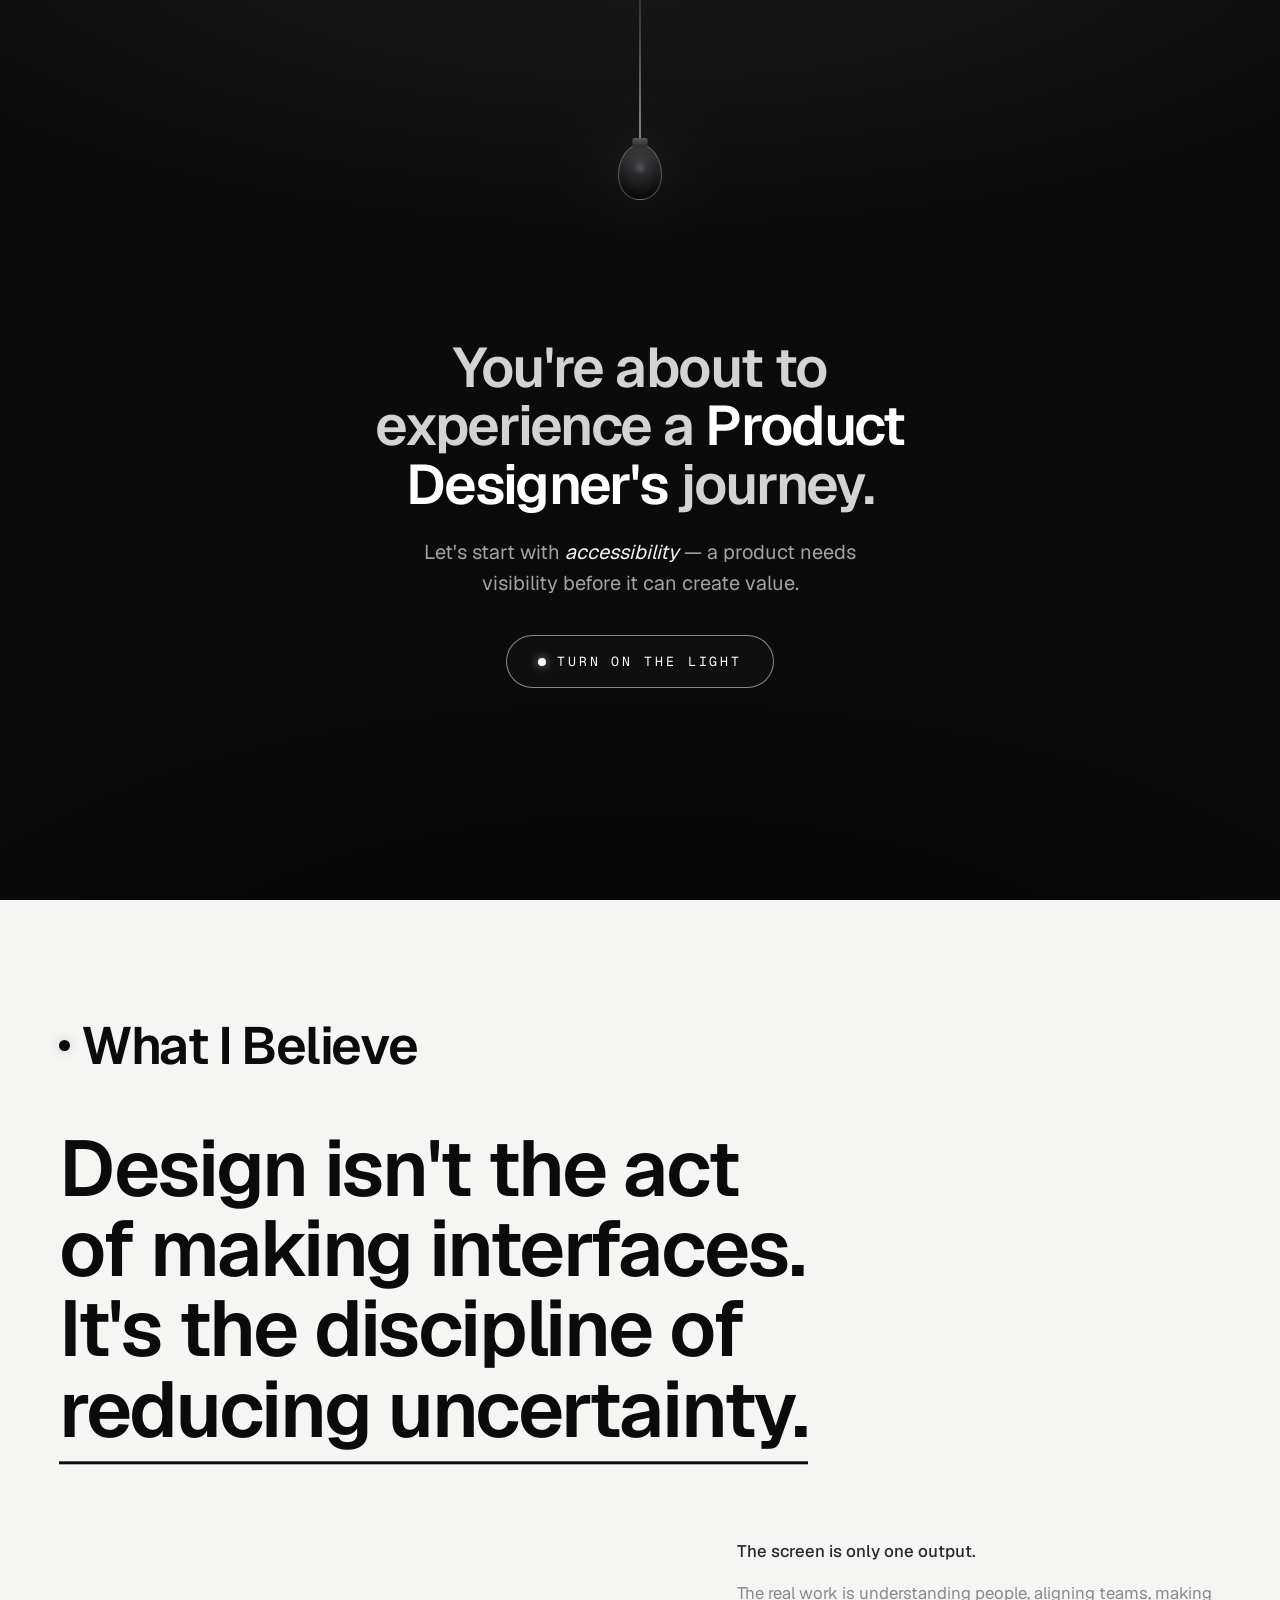
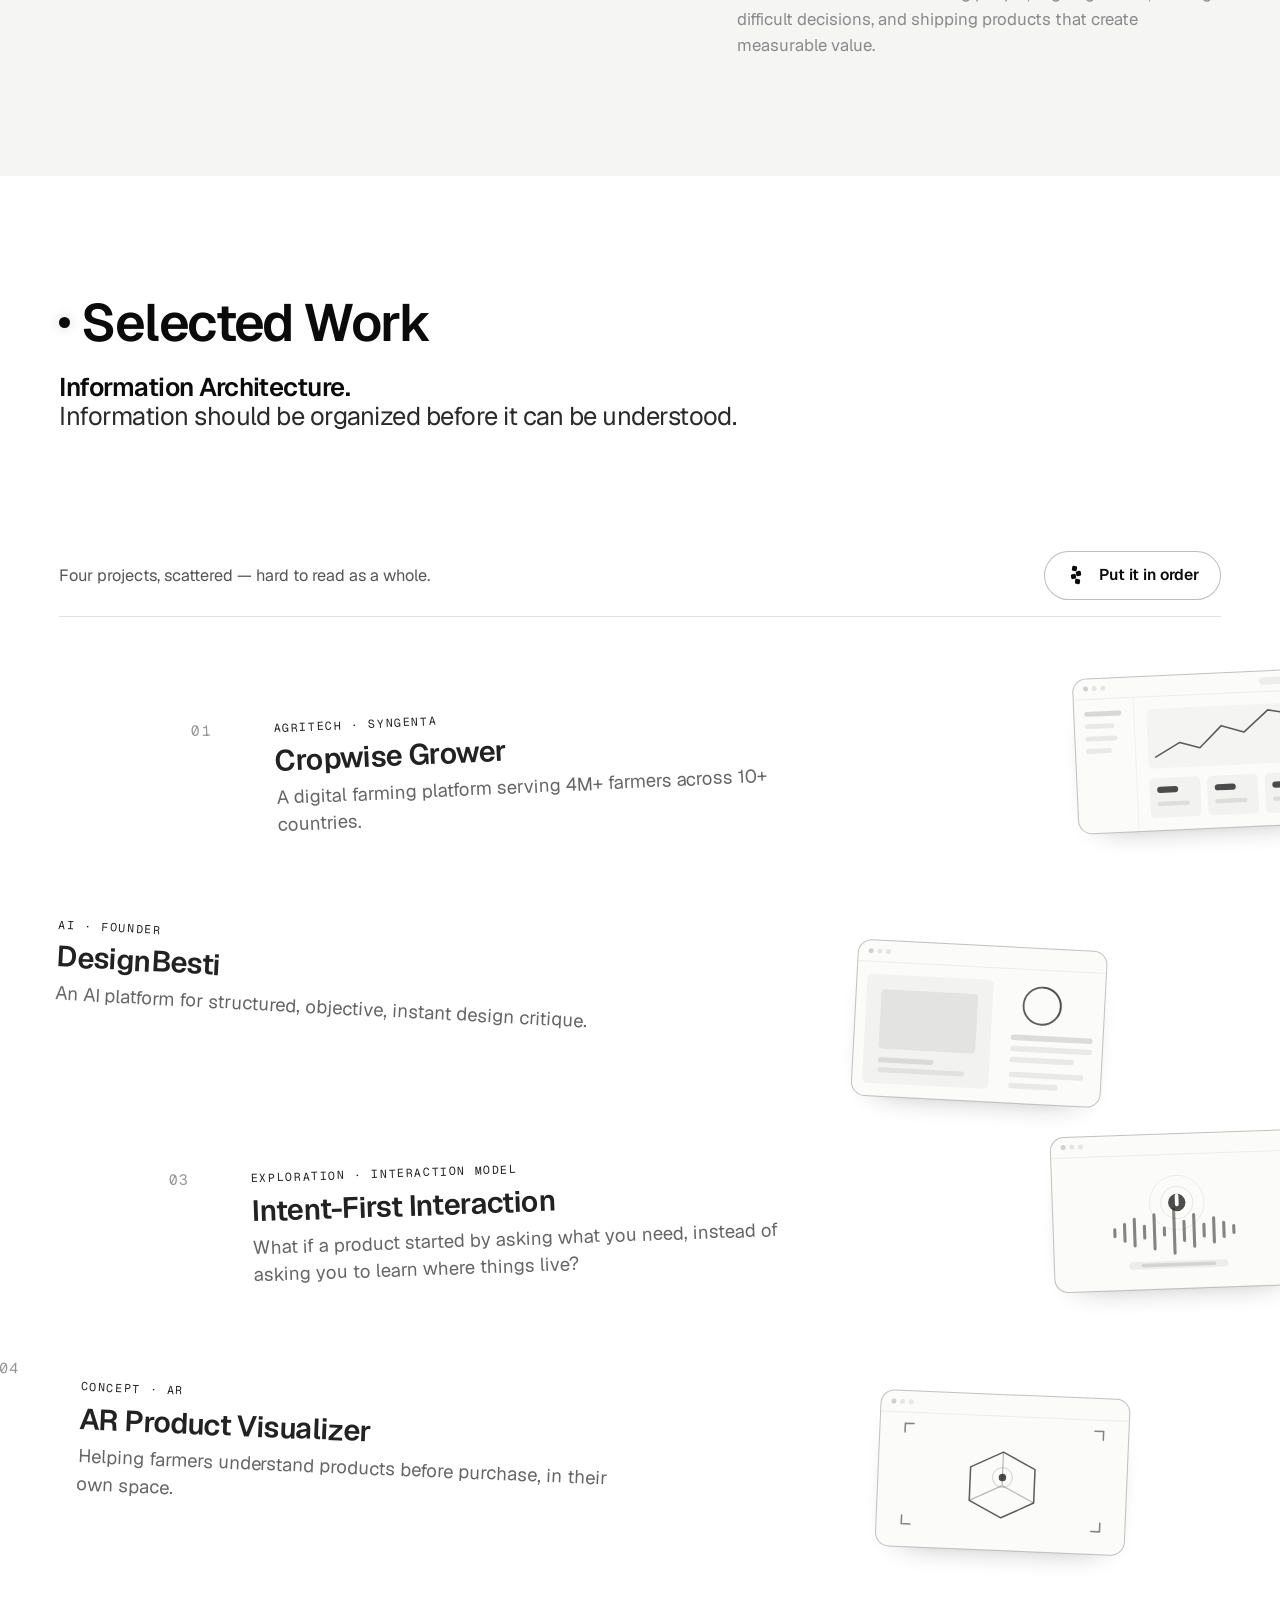
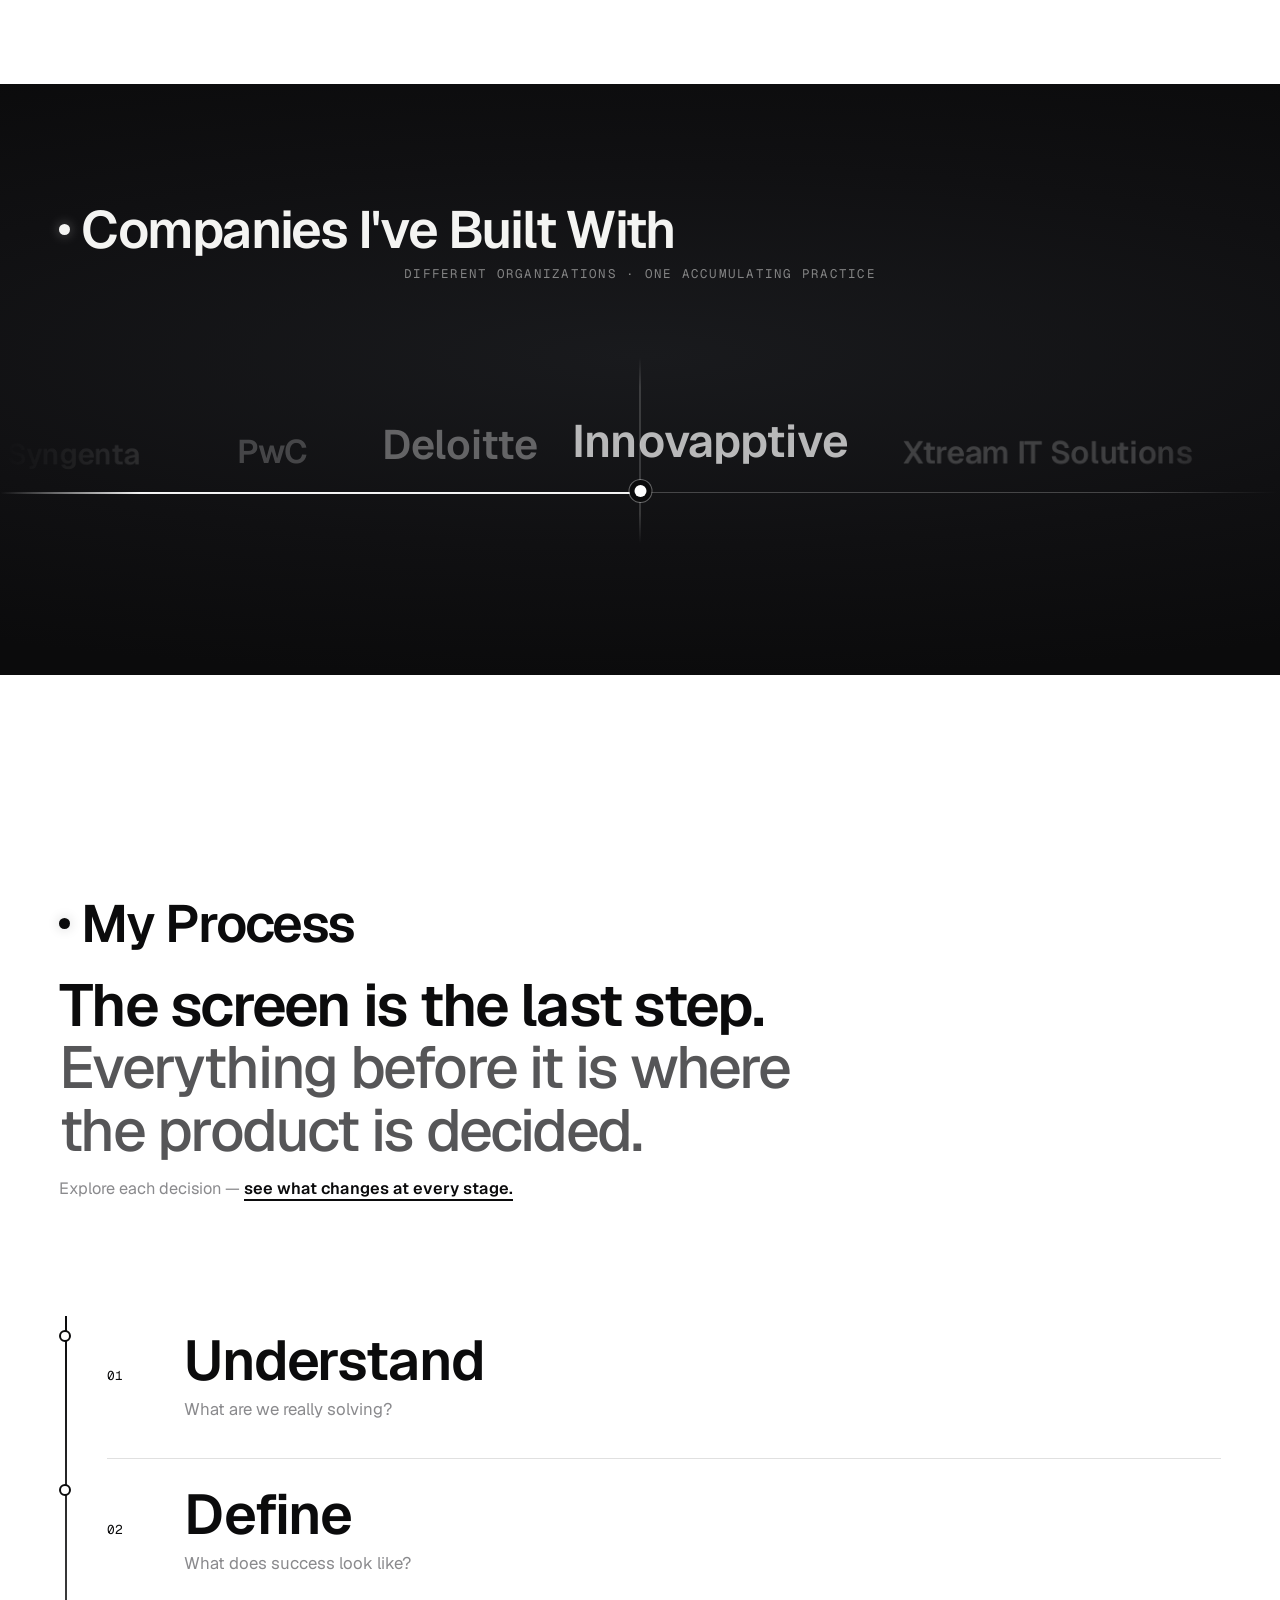
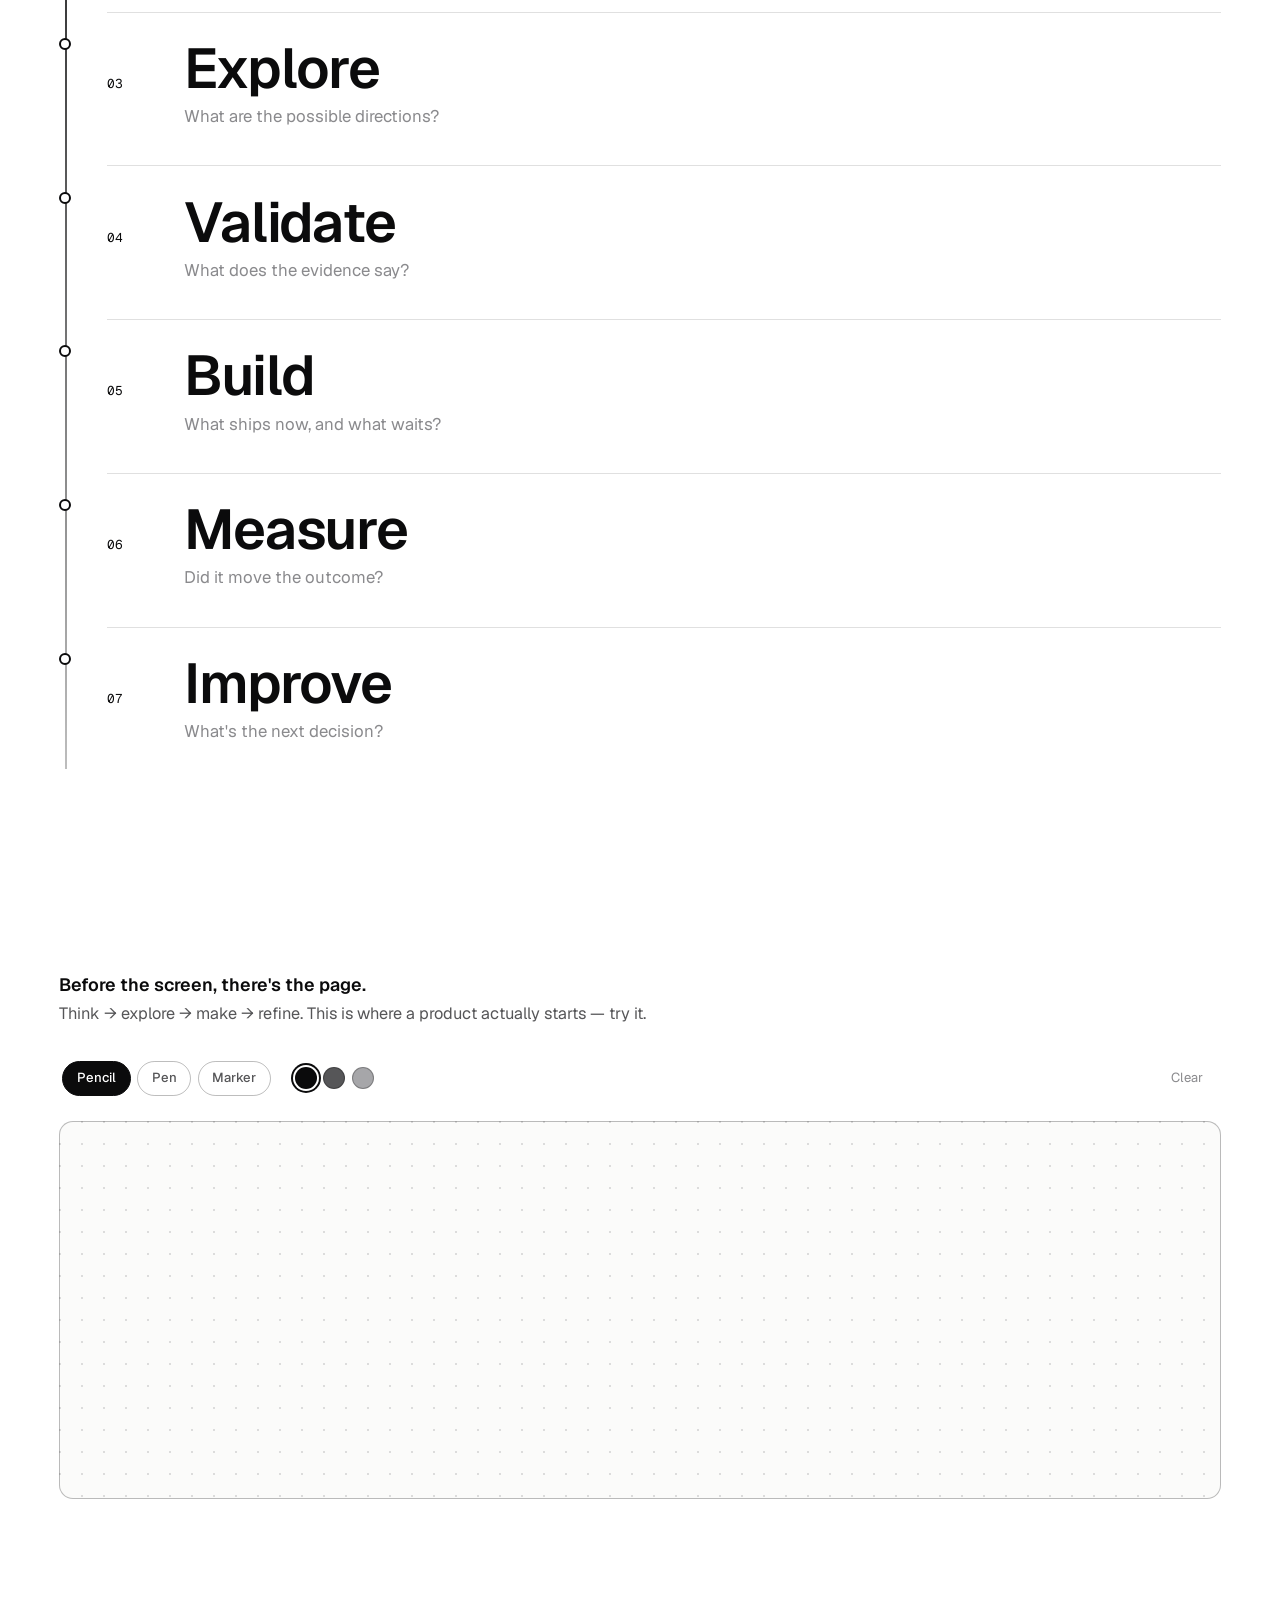
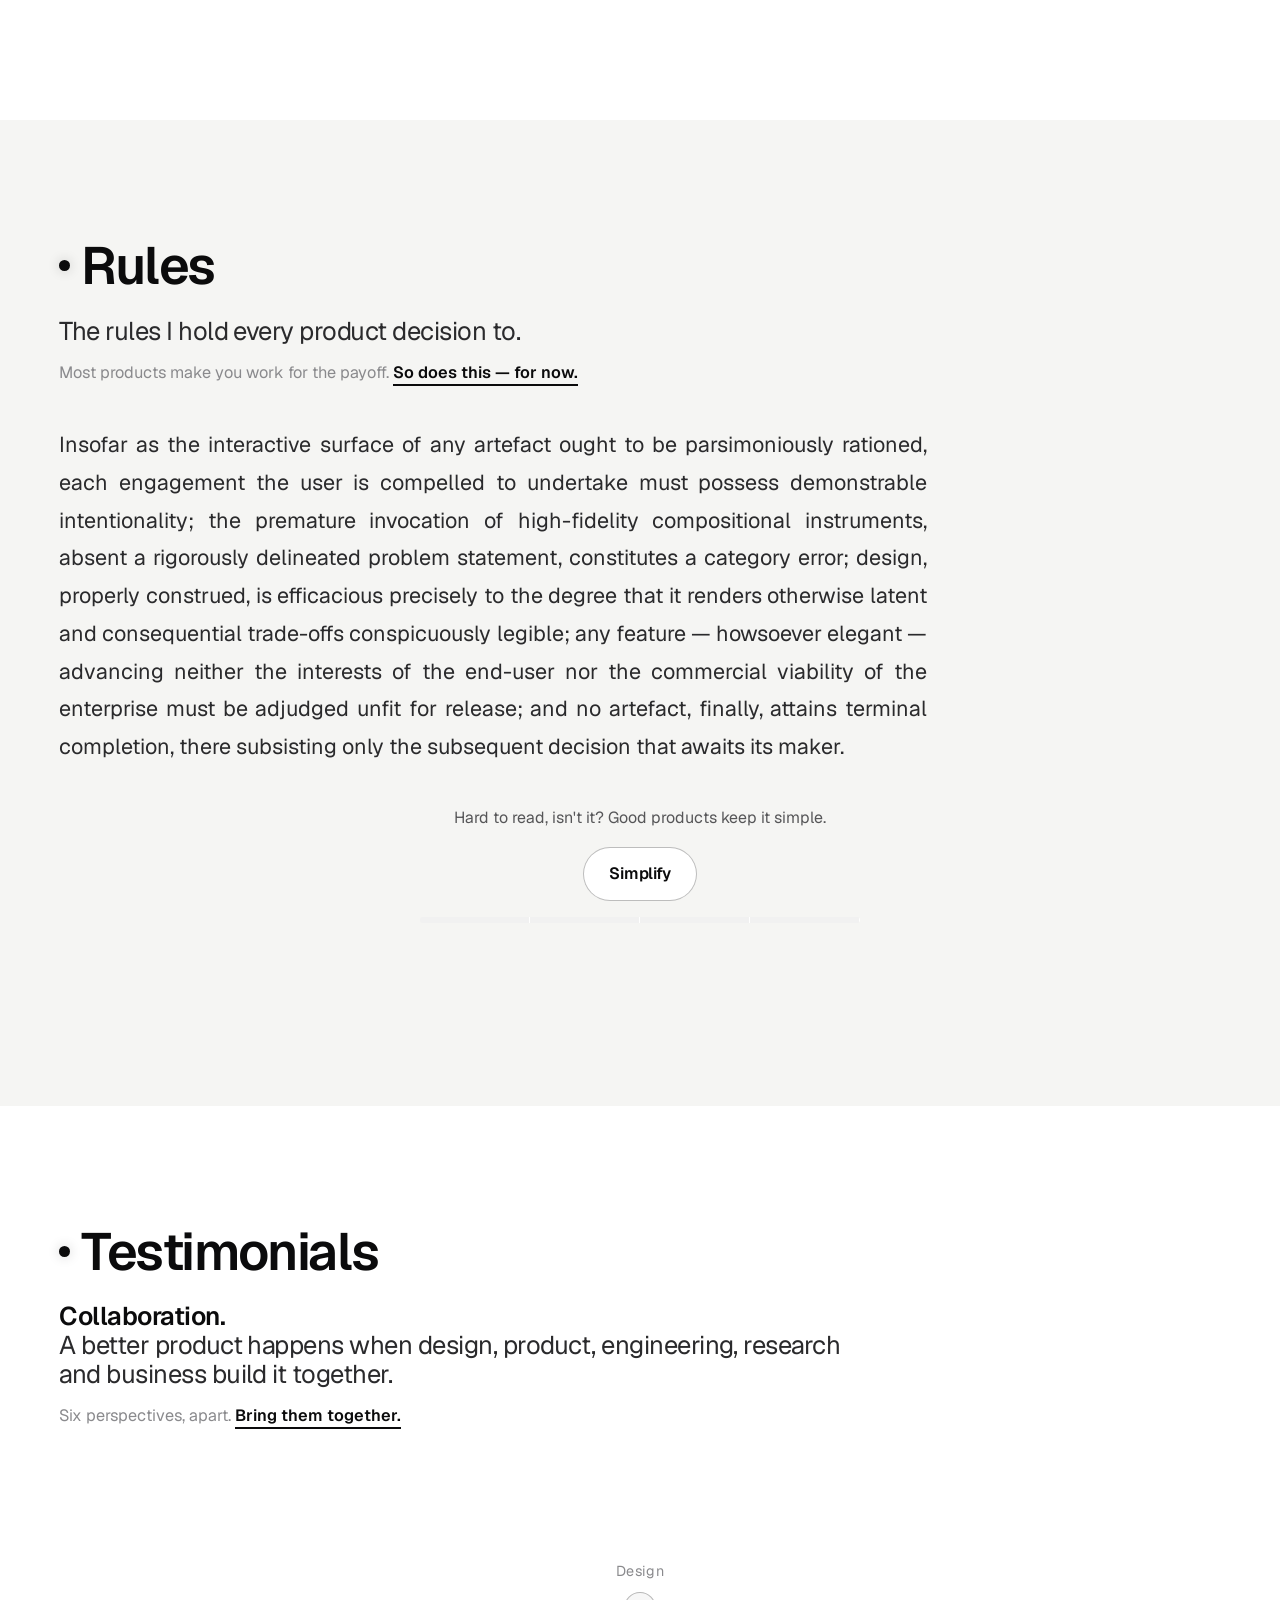
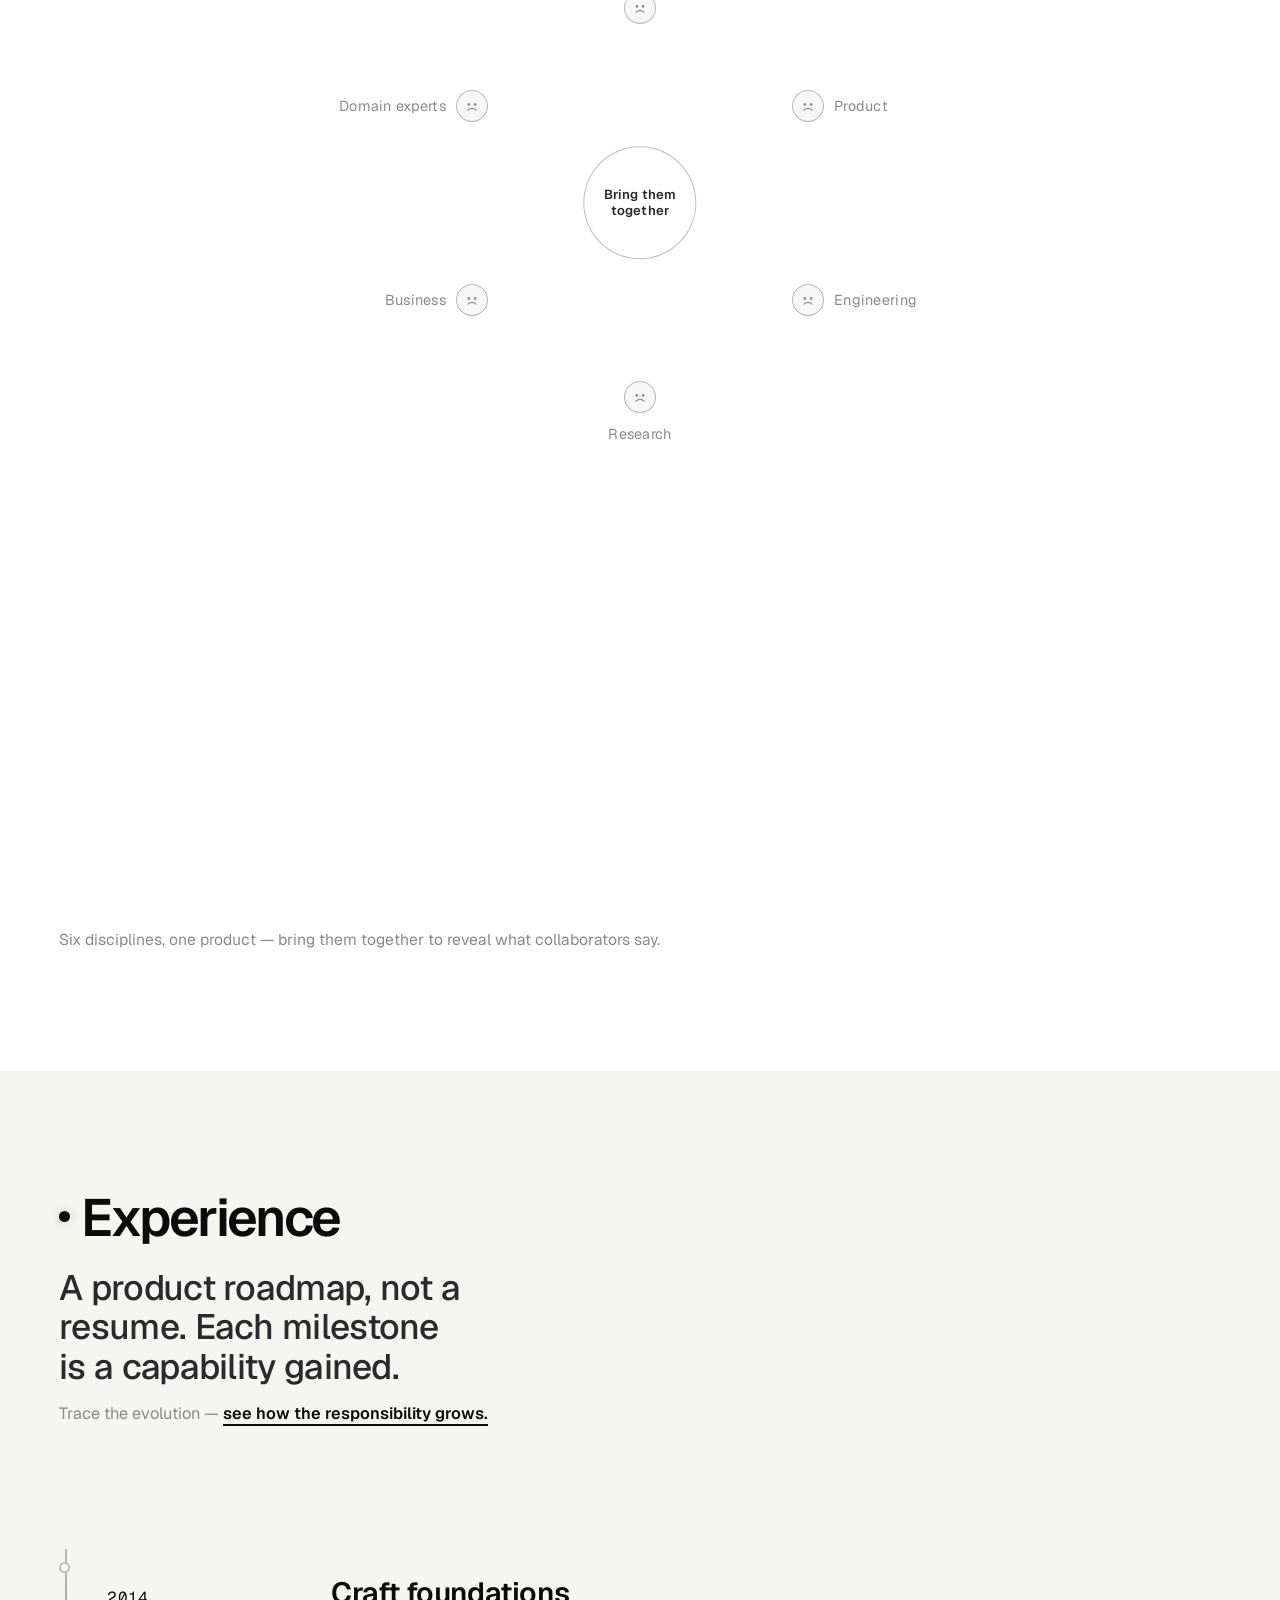
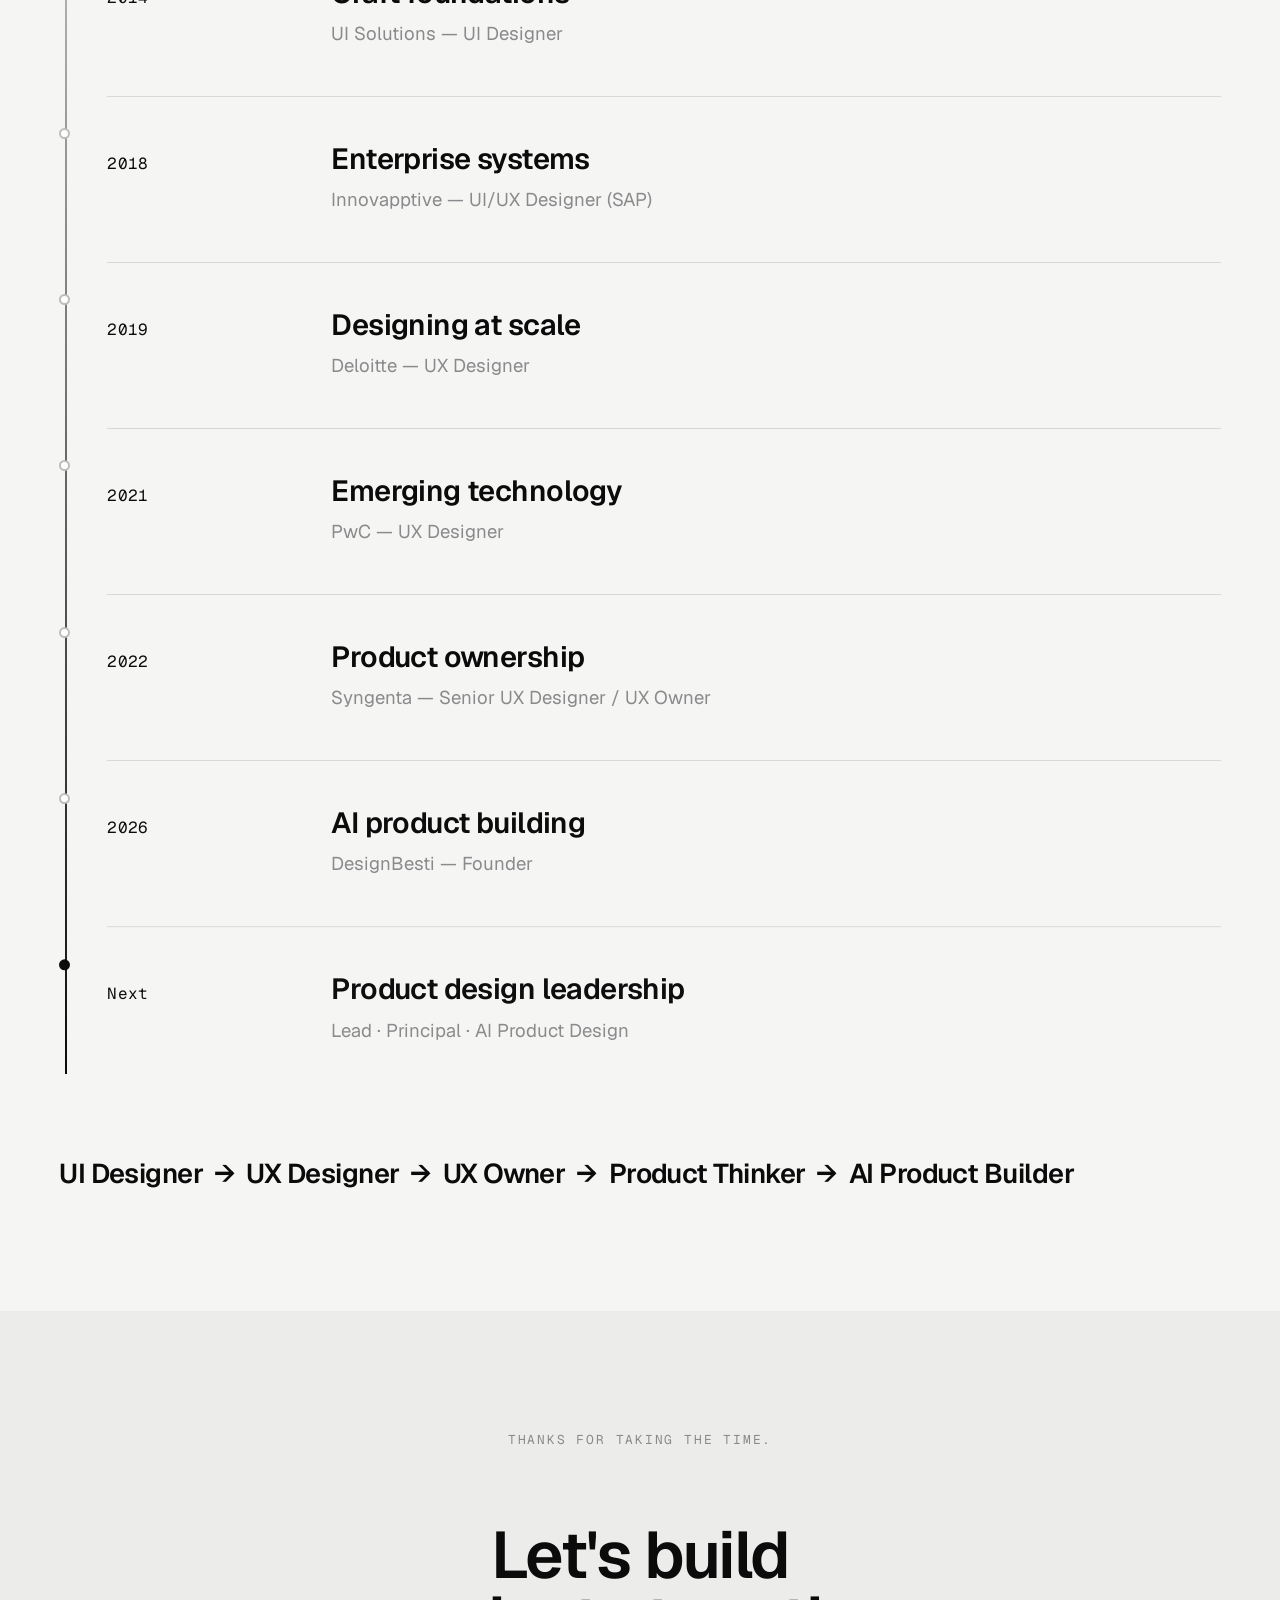
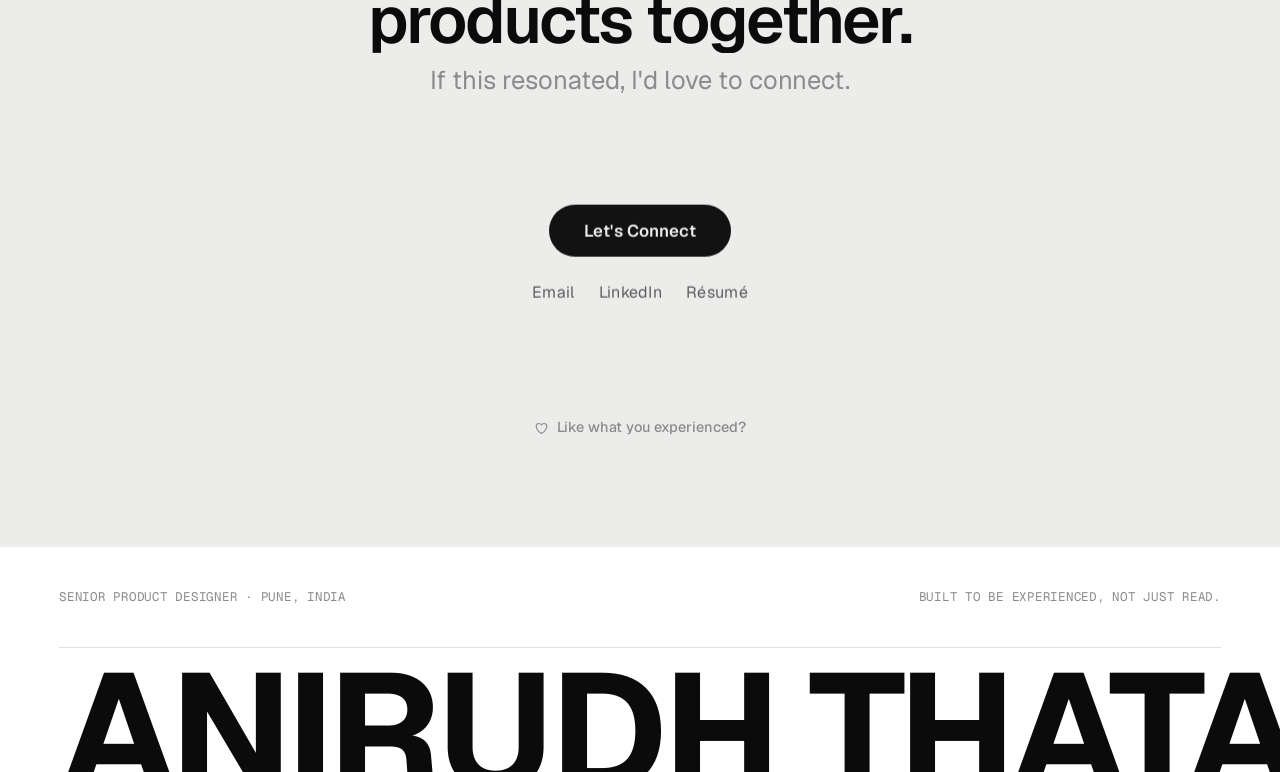
==== commit 1540546f: "Add the Intent-First Interaction case study Reframes the old "Voice First Farming" work item around " ====
--- a/index.html
+++ b/index.html
@@ -206,11 +206,12 @@
           <li class="work-item" style="--i:2">
             <span class="work-item__no" aria-hidden="true">03</span>
             <div class="work-item__body">
-              <span class="work-item__tag">Concept · Voice</span>
-              <h3 class="work-item__title">Voice First Farming</h3>
-              <p class="work-item__desc">A voice-first experience improving accessibility for low-literacy users.</p>
+              <span class="work-item__tag">Exploration · Interaction model</span>
+              <h3 class="work-item__title">Intent-First Interaction</h3>
+              <p class="work-item__desc">What if a product started by asking what you need, instead of asking you to learn where things live?</p>
+              <a class="work-item__open" href="intent-first.html">Read the exploration<span aria-hidden="true">&nbsp;→</span></a>
             </div>
-            <span class="work-item__screen" data-visual="voice" role="img" aria-label="Voice-first farming concept."></span>
+            <span class="work-item__screen" data-visual="voice" role="img" aria-label="Intent-first interaction exploration."></span>
           </li>
           <li class="work-item" style="--i:3">
             <span class="work-item__no" aria-hidden="true">04</span>
--- a/css/layout.css
+++ b/css/layout.css
@@ -156,7 +156,7 @@
 }
 .site-nav__mark-name {
   font-family: var(--font-mono);
-  font-weight: 600;
+  font-weight: 700;
   font-size: 0.98rem;
   letter-spacing: 0.06em;
   color: var(--c-warm-100);
@@ -175,12 +175,15 @@
   transition: color var(--dur-fast) var(--ease-out), background-size var(--dur-mid) var(--ease-draw);
 }
 .site-nav__links a:hover { color: var(--c-warm-100); background-size: 100% 1px; }
+/* Bold, but settled: the weight carries the emphasis, so the frame steps back
+   to a quiet hairline rather than competing with it. */
 .site-nav__cta {
   padding: 0.55rem 1.15rem;
-  border: 1px solid var(--c-line-strong);
+  border: 1px solid var(--c-line);
   border-radius: var(--radius-pill);
   font-size: 0.92rem;
-  font-weight: 500;
+  font-weight: 700;
+  letter-spacing: -0.01em;
   transition: border-color var(--dur-fast) var(--ease-out), color var(--dur-fast) var(--ease-out);
 }
 .site-nav__cta:hover { border-color: var(--c-light); color: var(--c-light-soft); }
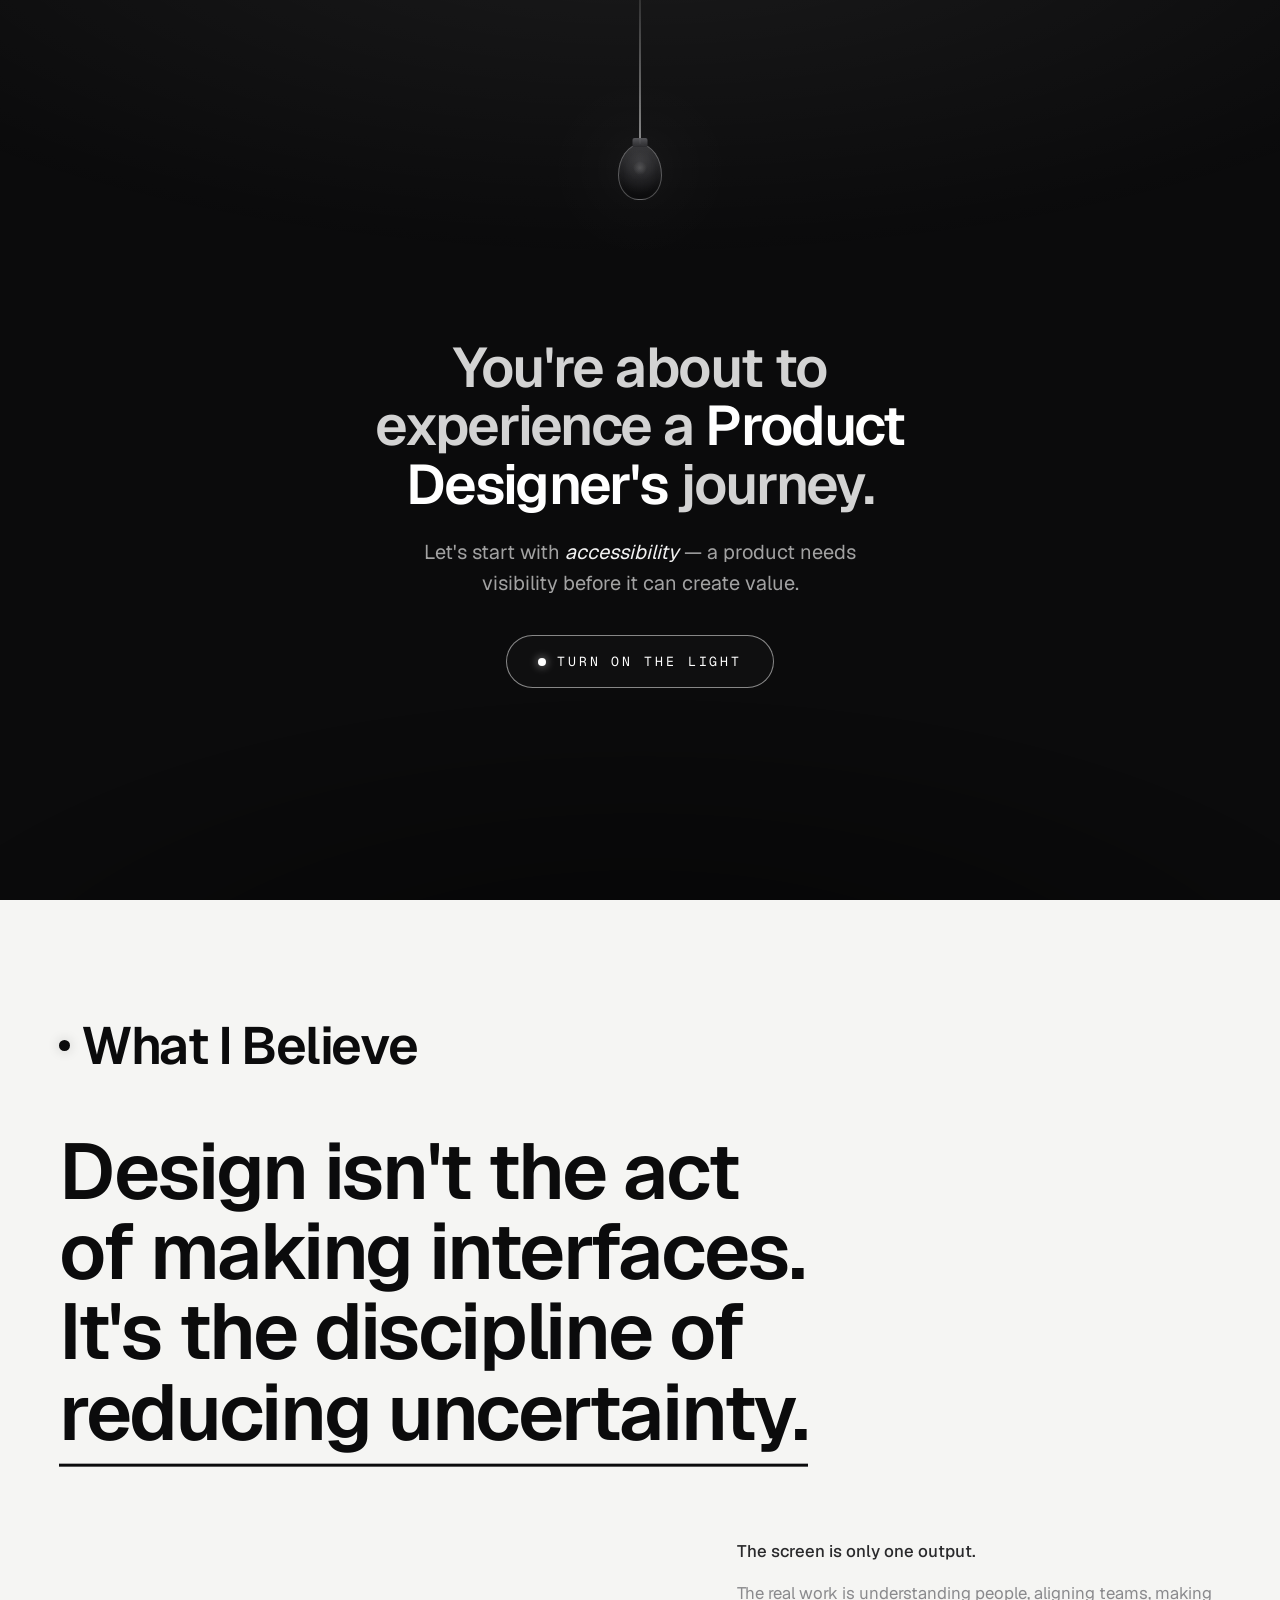
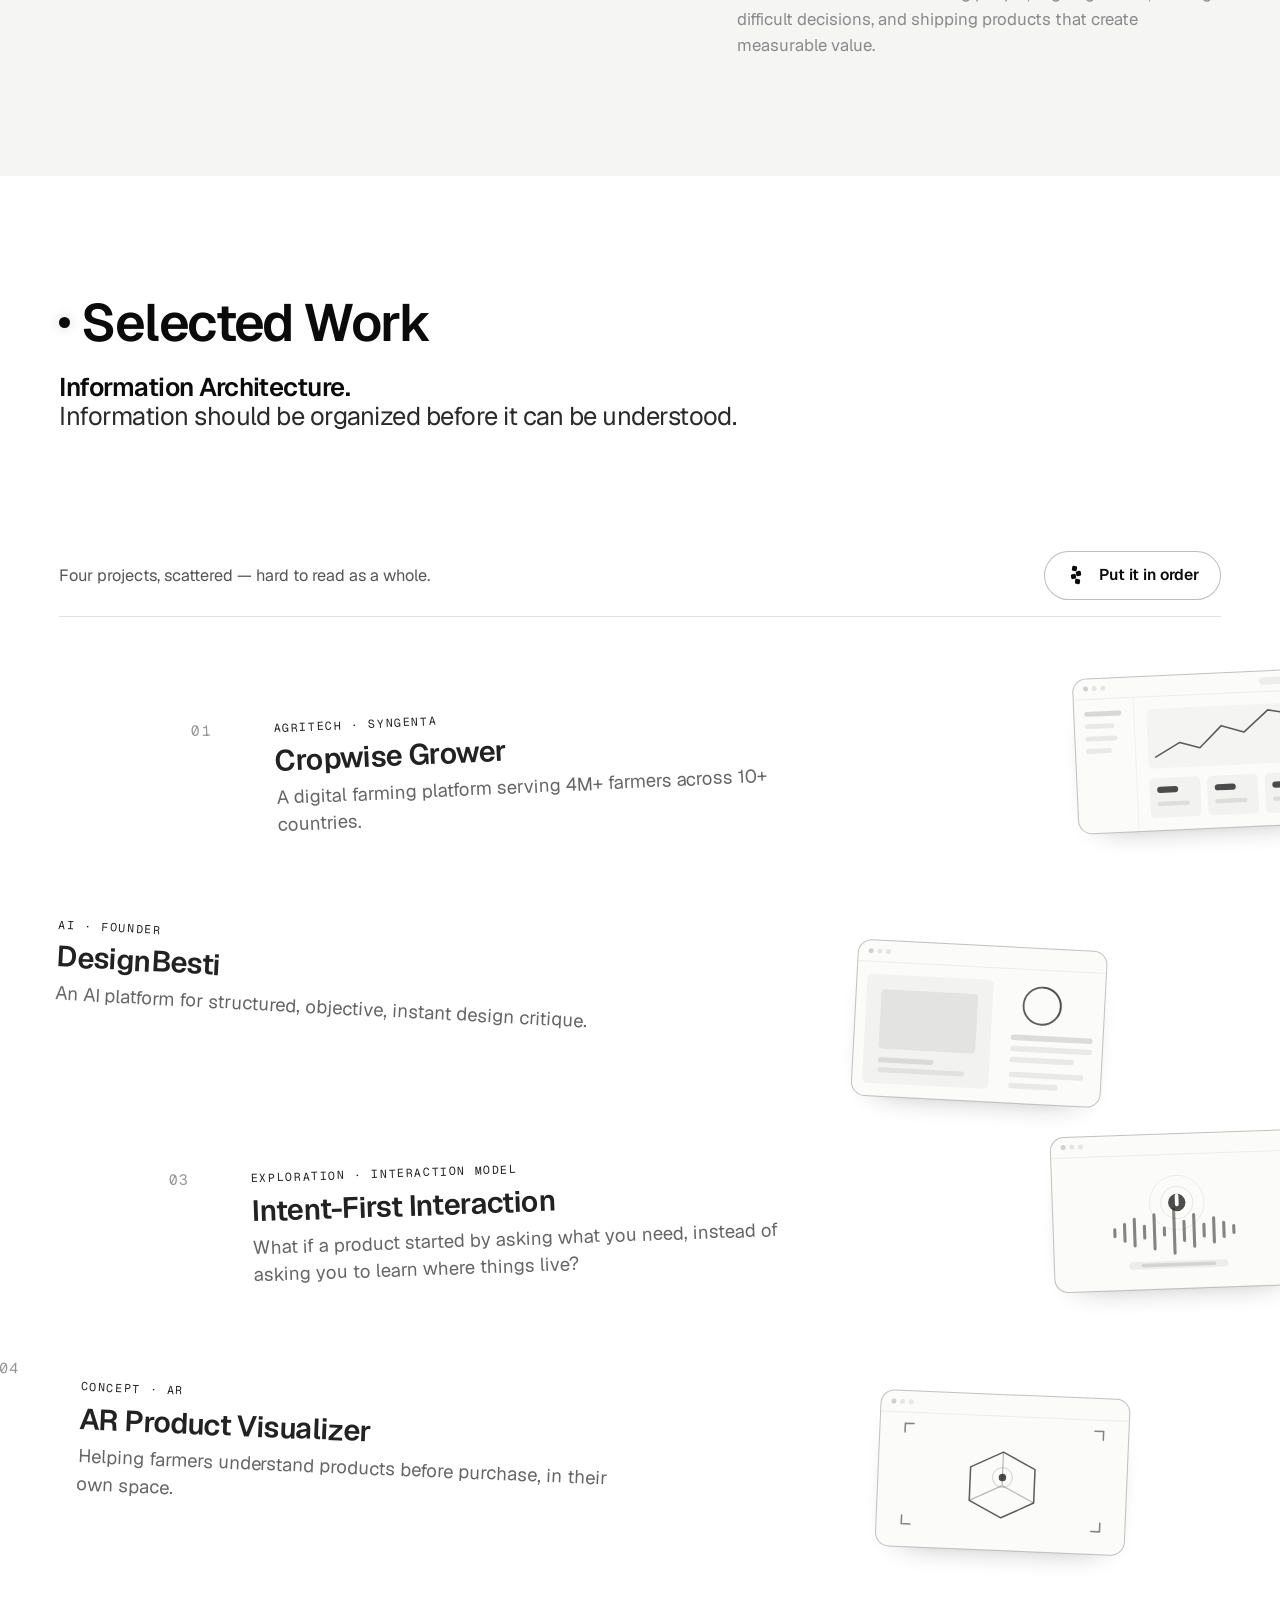
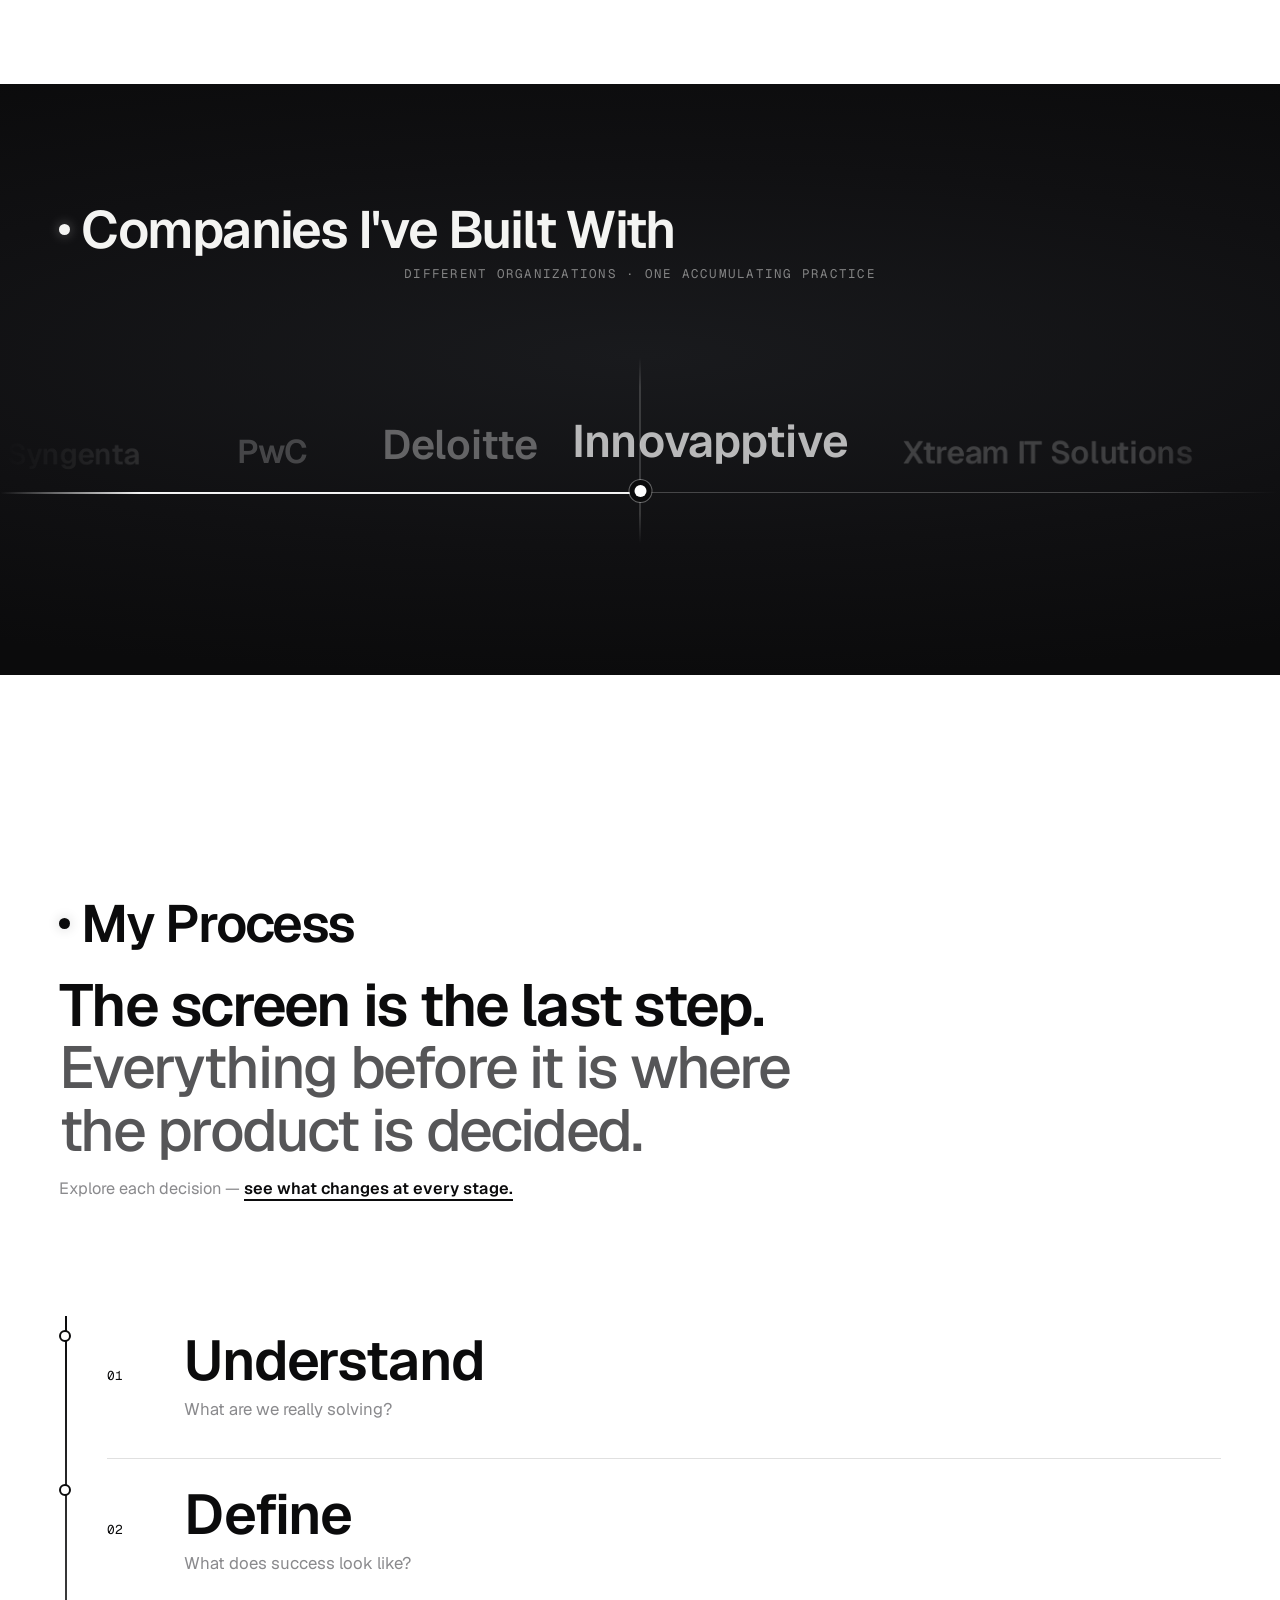
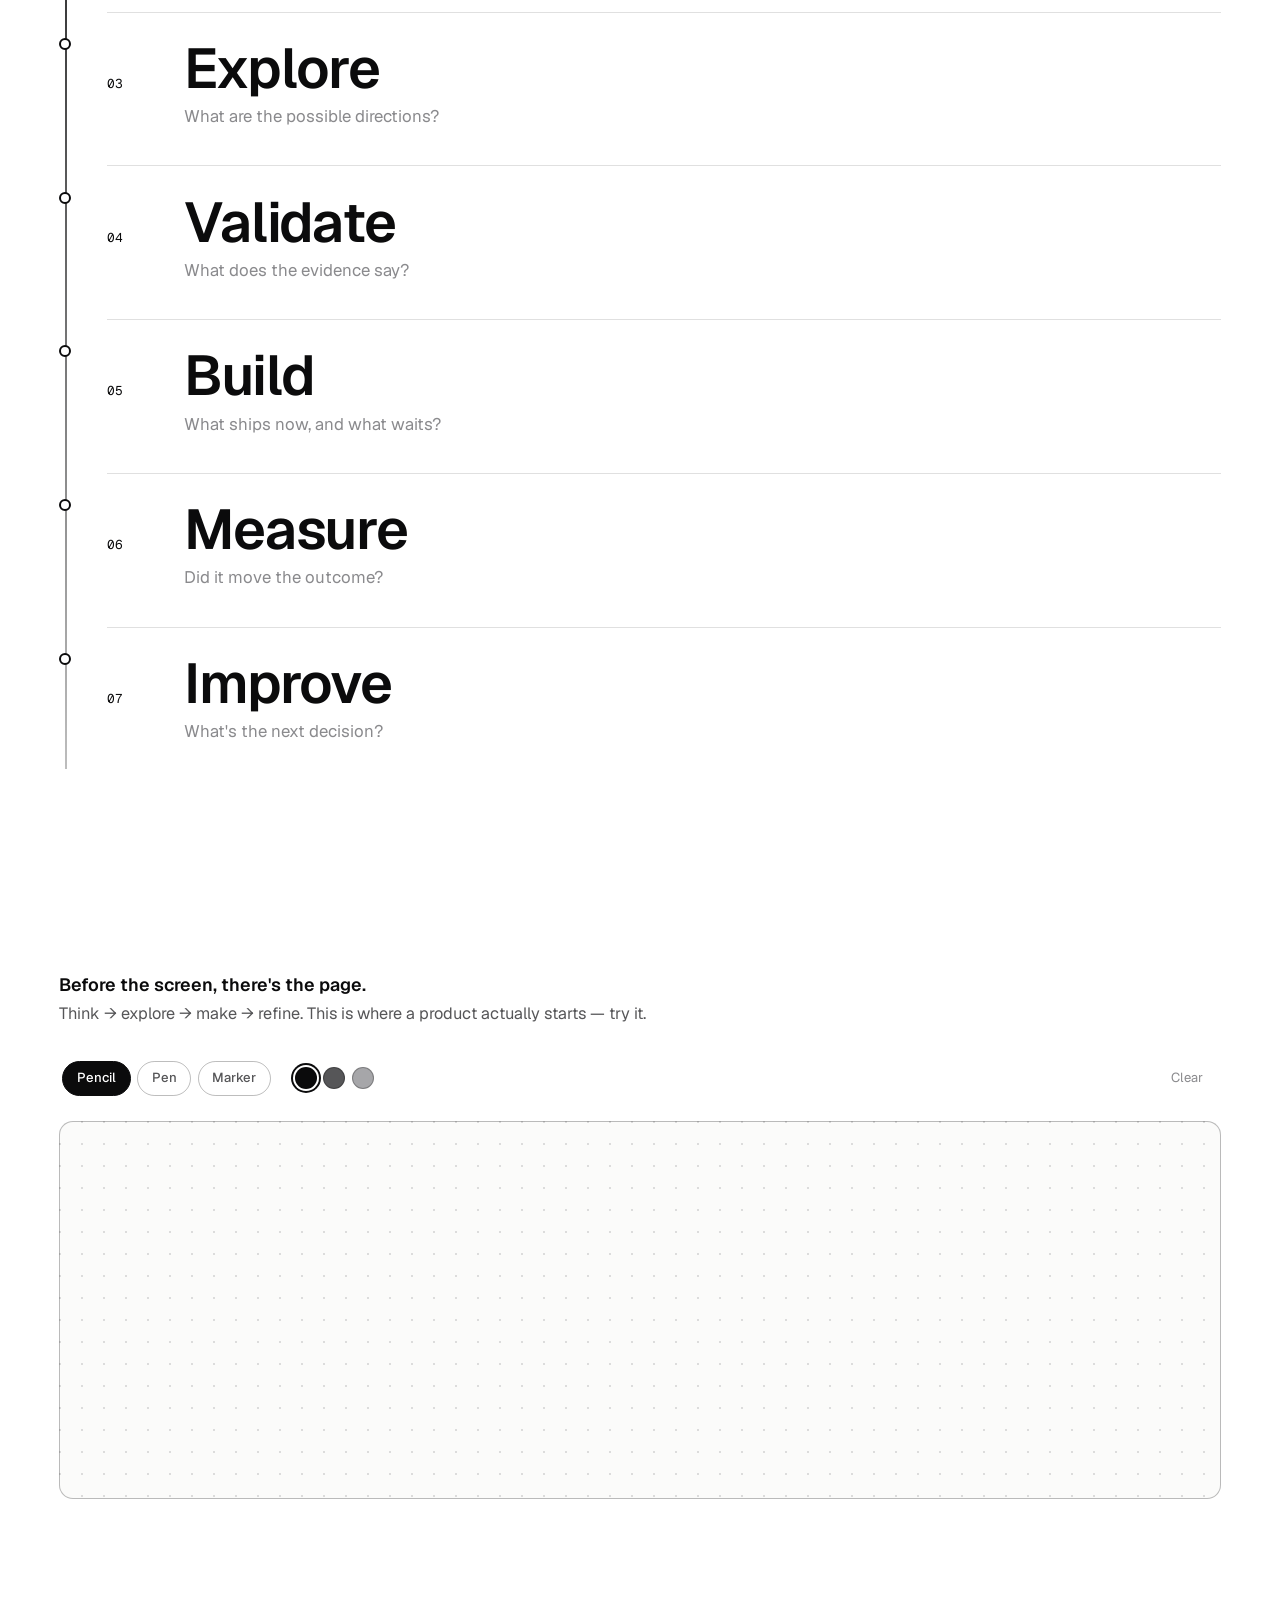
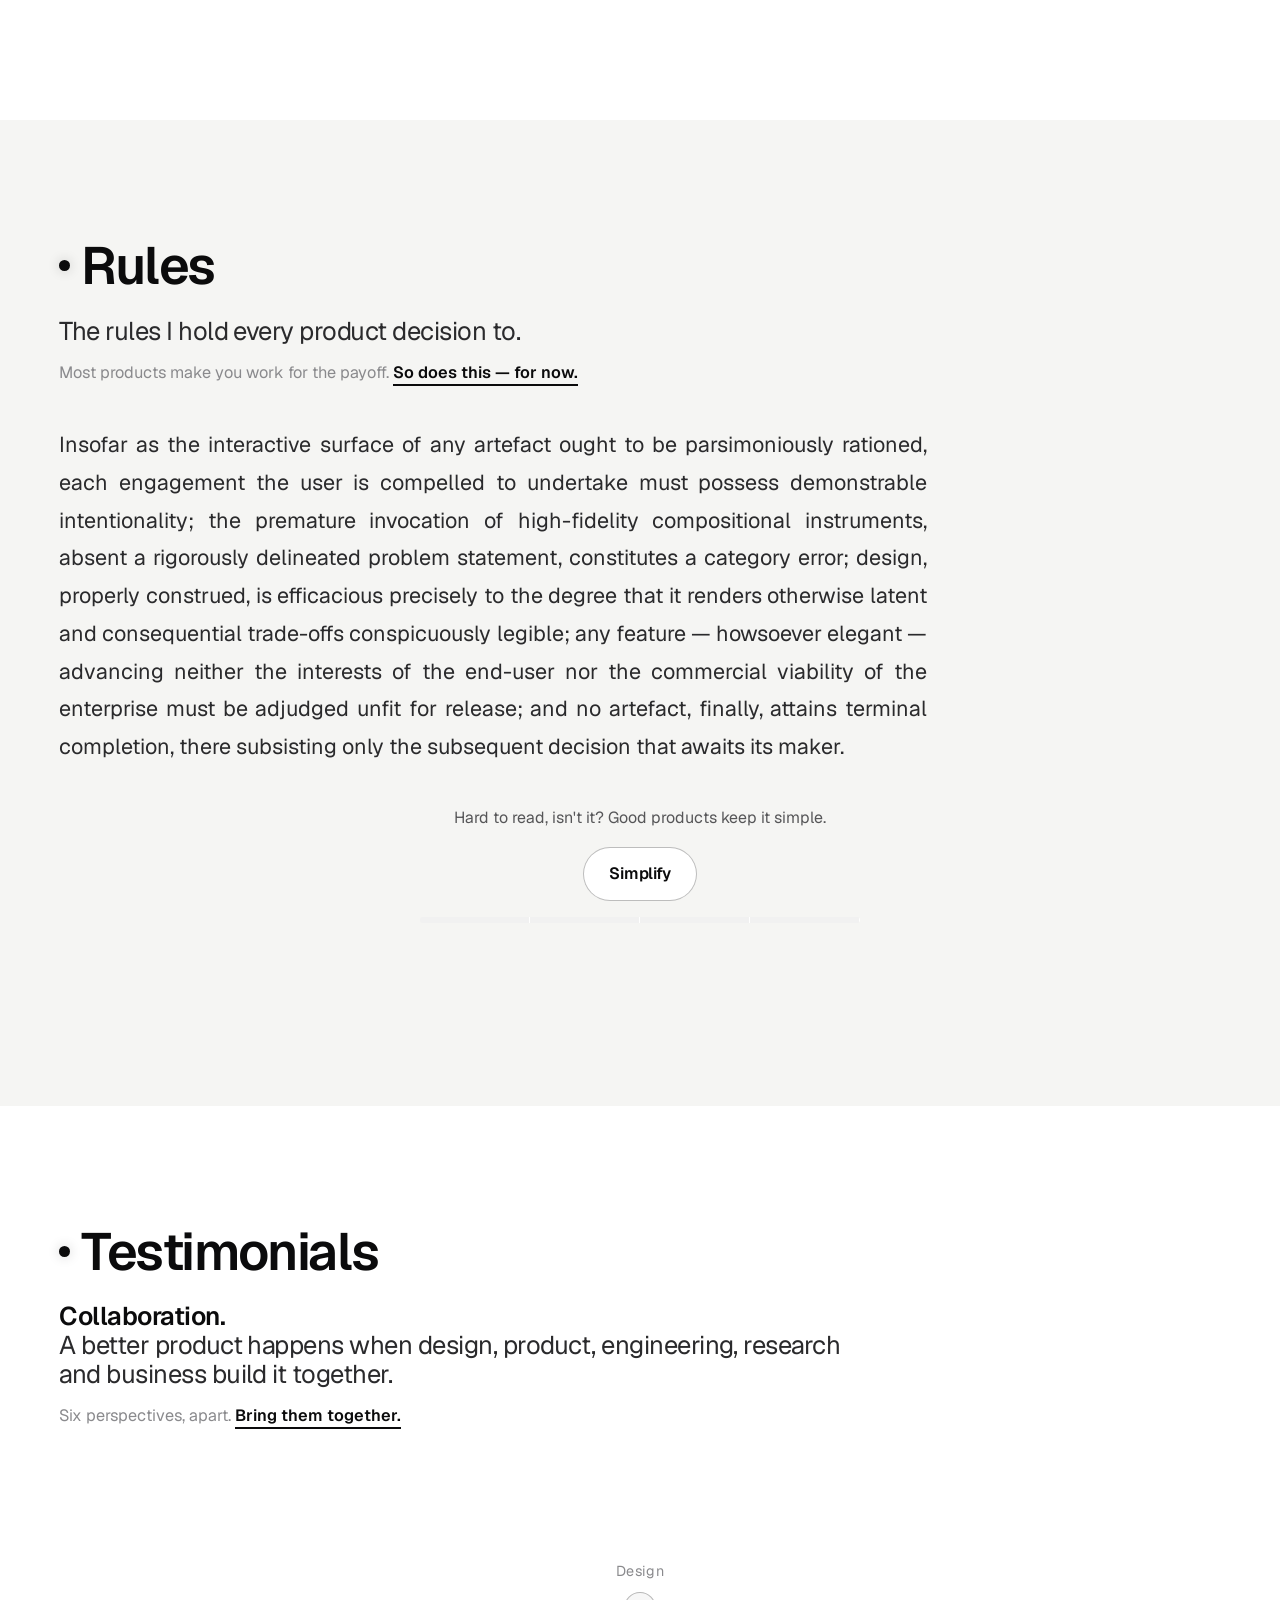
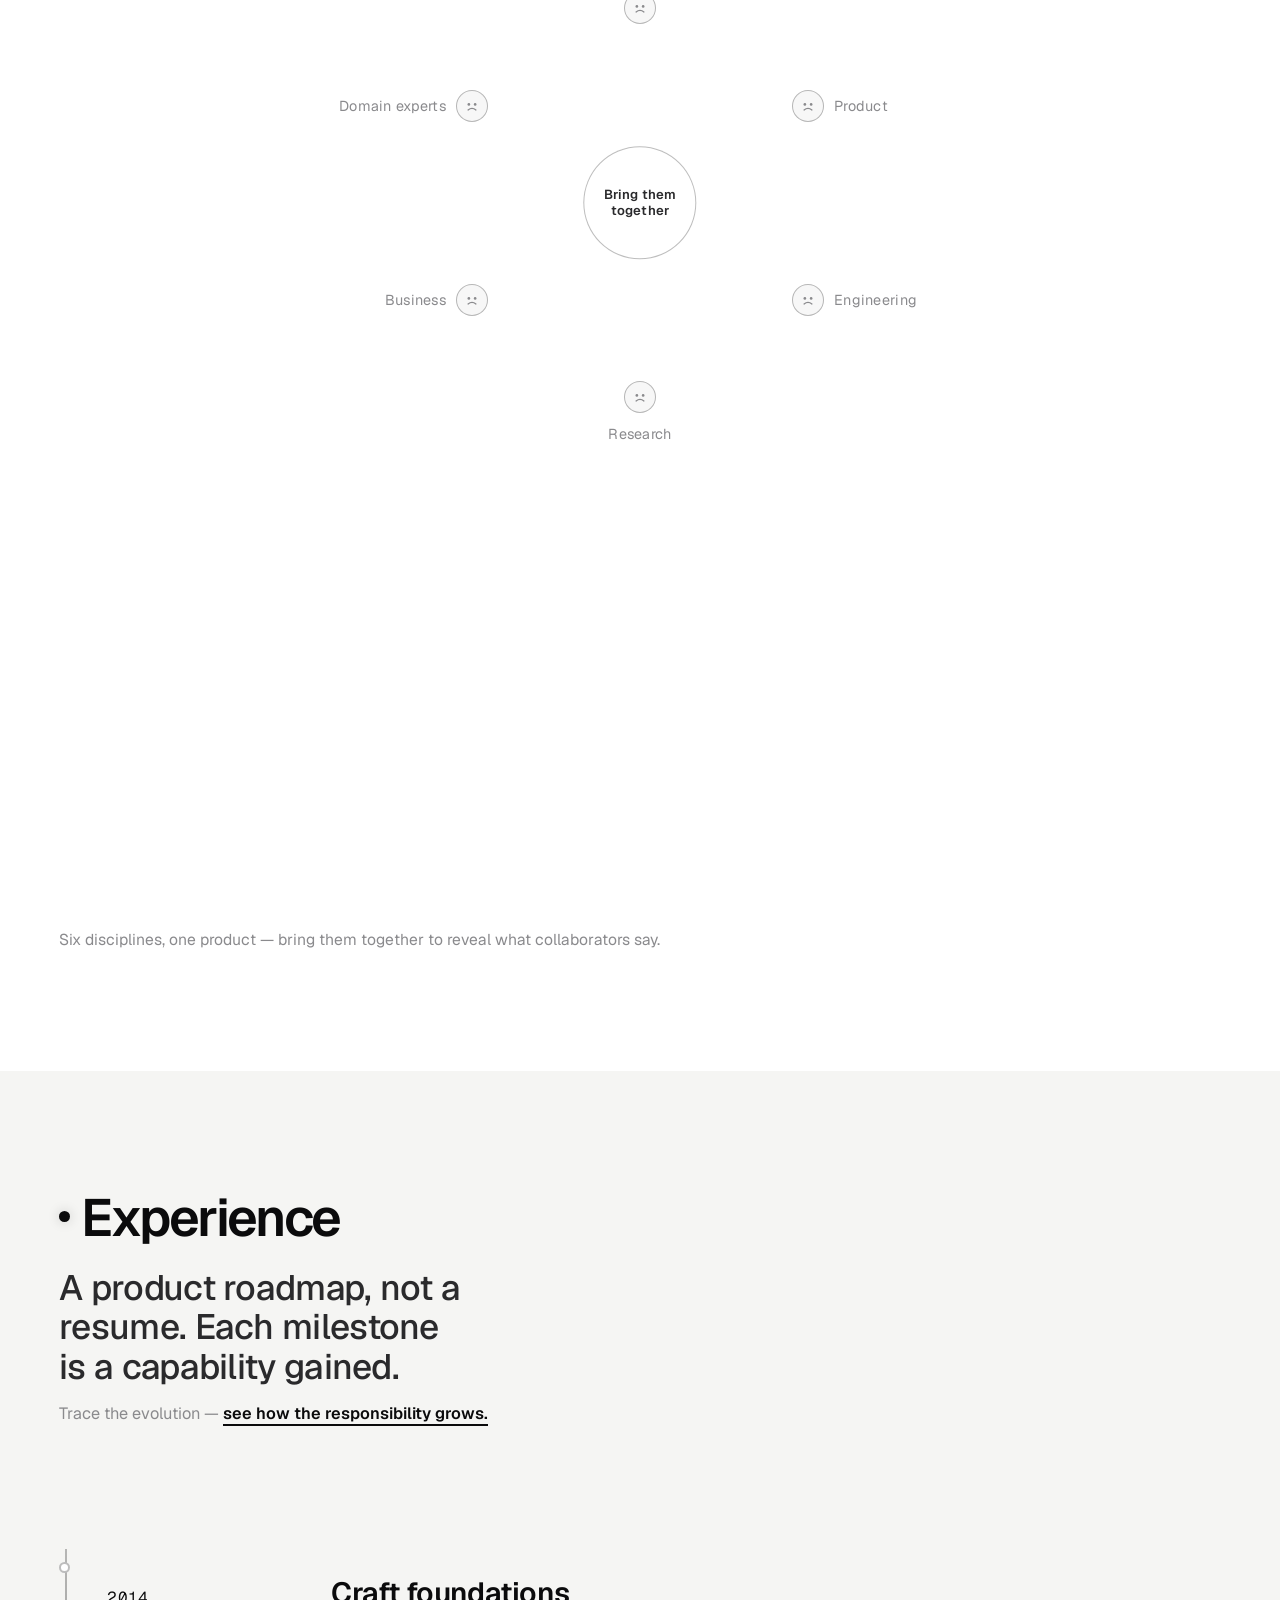
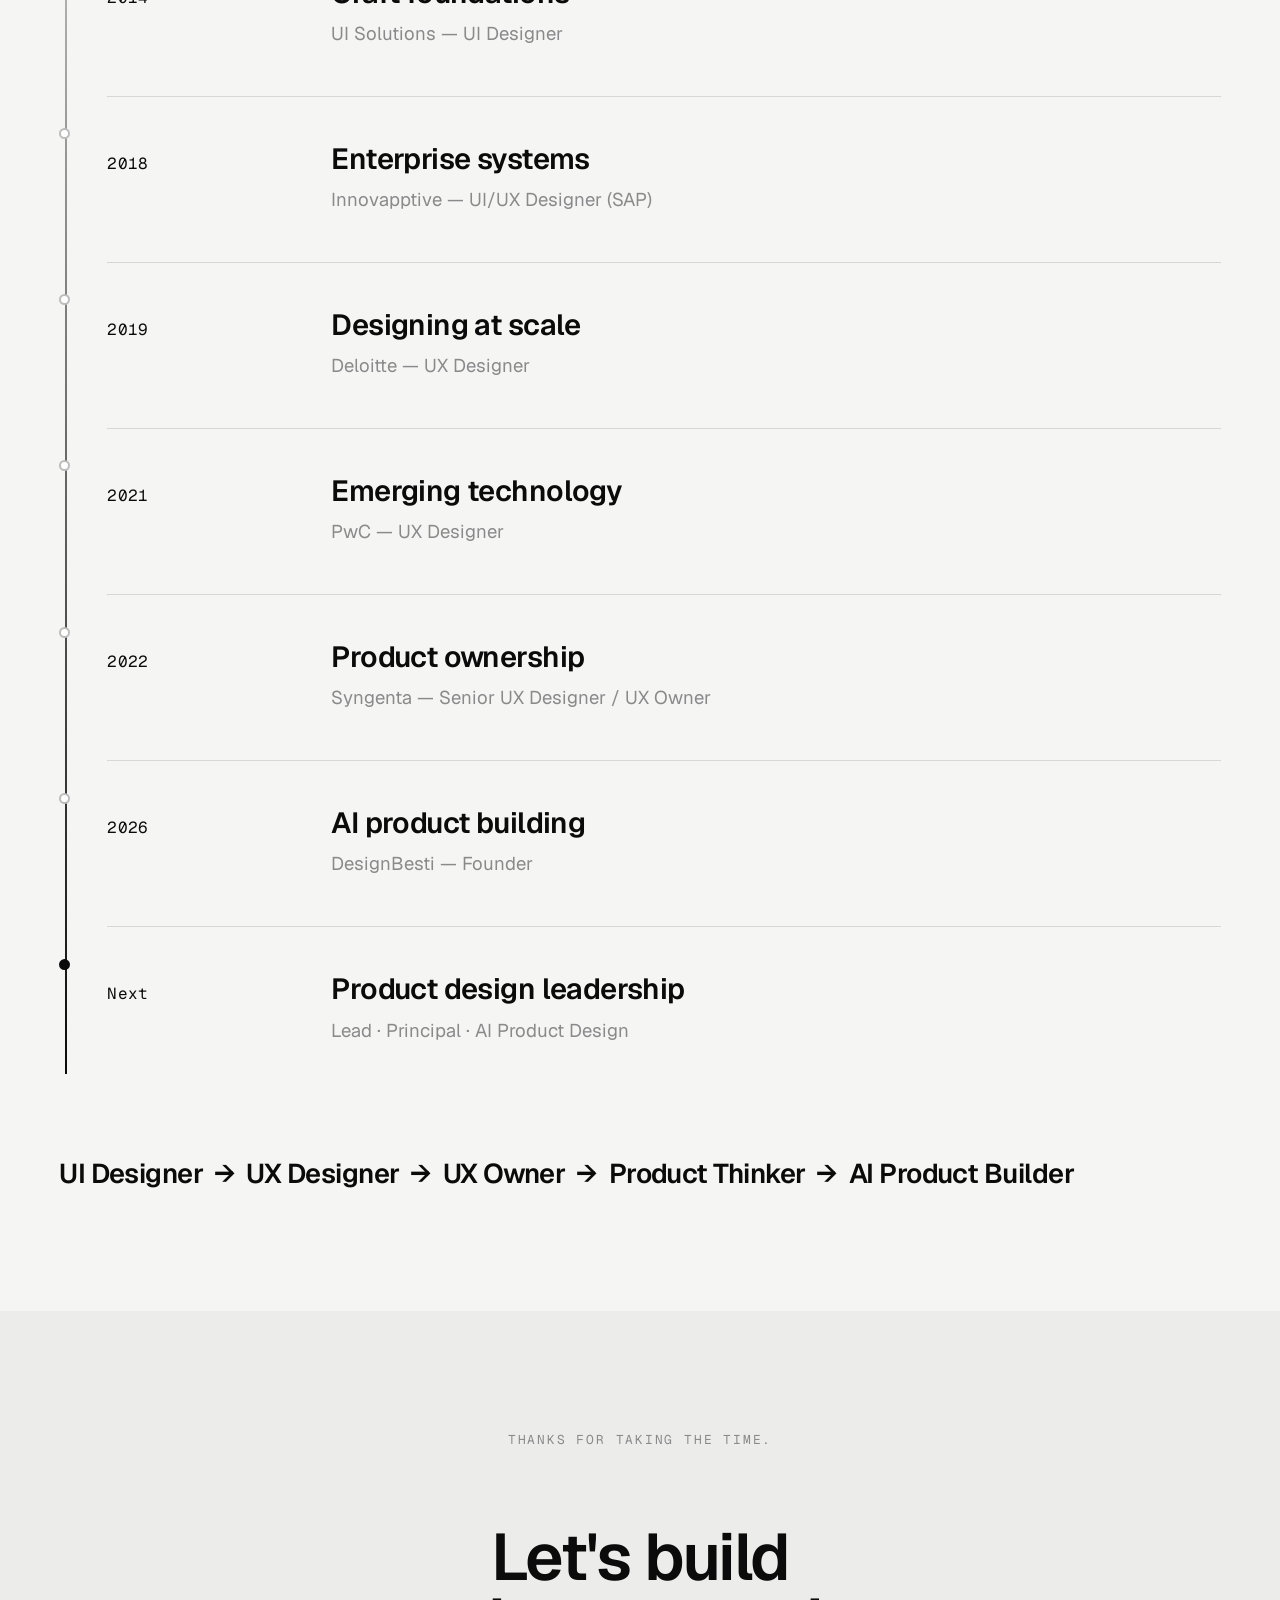
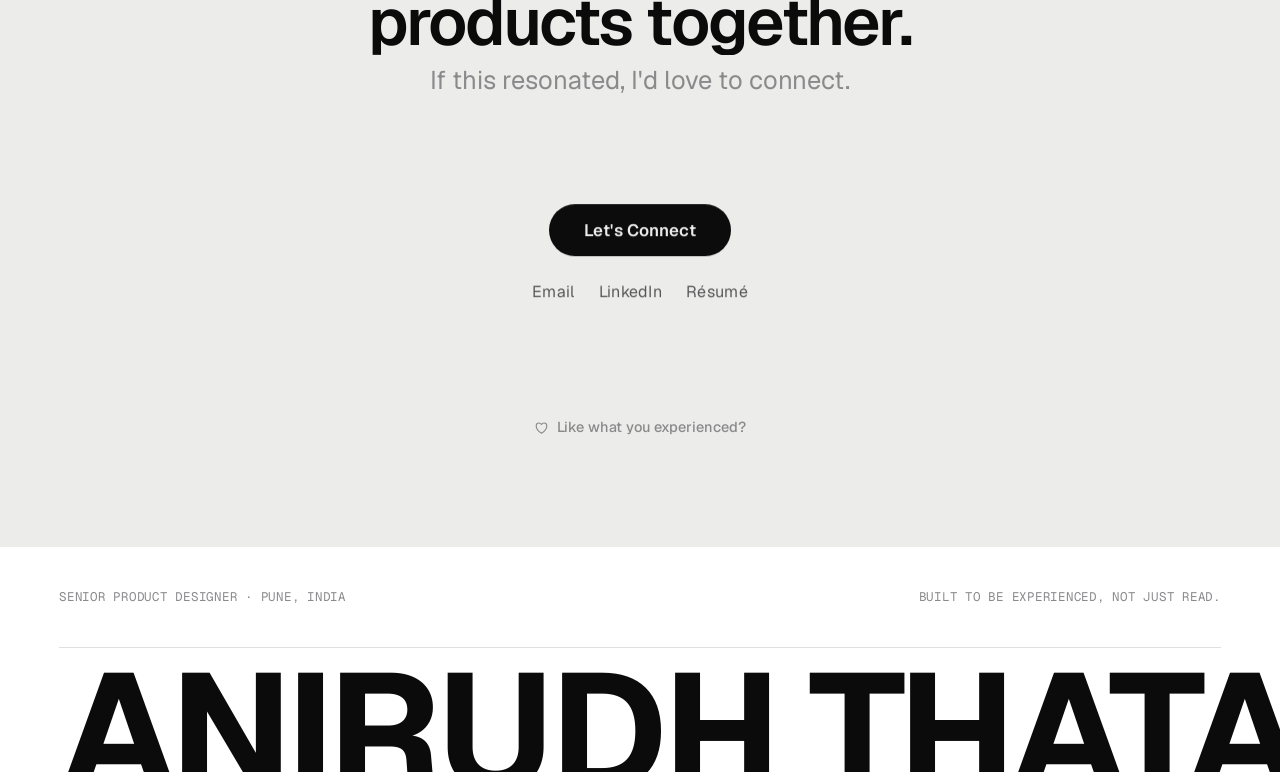
==== commit 5711bd8d: "Skip the intro when returning from a case study, never on reload Coming back to the portfolio from a" ====
--- a/index.html
+++ b/index.html
@@ -2,7 +2,11 @@
 <html lang="en" data-reveal="off">
 <head>
   <meta charset="UTF-8" />
-  <script>document.documentElement.classList.add("js");if(location.hash)history.replaceState(null,"",location.pathname);if("scrollRestoration"in history)history.scrollRestoration="manual";window.scrollTo(0,0);sessionStorage.removeItem("intro_done");</script>
+  <!-- The intro is the front door, so a reload always replays it. Coming back
+       from a case study is in-site navigation, not an arrival: those links leave
+       a one-shot flag, consumed here so it can never survive into a reload. -->
+  <script>document.documentElement.classList.add("js");var s=null;try{sessionStorage.removeItem("intro_done");s=sessionStorage.getItem("intro_skip");if(s)sessionStorage.removeItem("intro_skip");}catch(e){}if(s){document.documentElement.setAttribute("data-reveal","on");document.documentElement.classList.add("skip-intro");}else{if(location.hash)history.replaceState(null,"",location.pathname);if("scrollRestoration"in history)history.scrollRestoration="manual";window.scrollTo(0,0);}</script>
+  <style>.skip-intro .intro,.skip-intro #lightfield{display:none!important}</style>
   <!-- Optional real engagement stats (visitors · appreciations). Deploy the
        tiny counter in docs/analytics.md and paste its URL below to show REAL
        totals. Left empty by default — nothing is shown and nothing is faked. -->
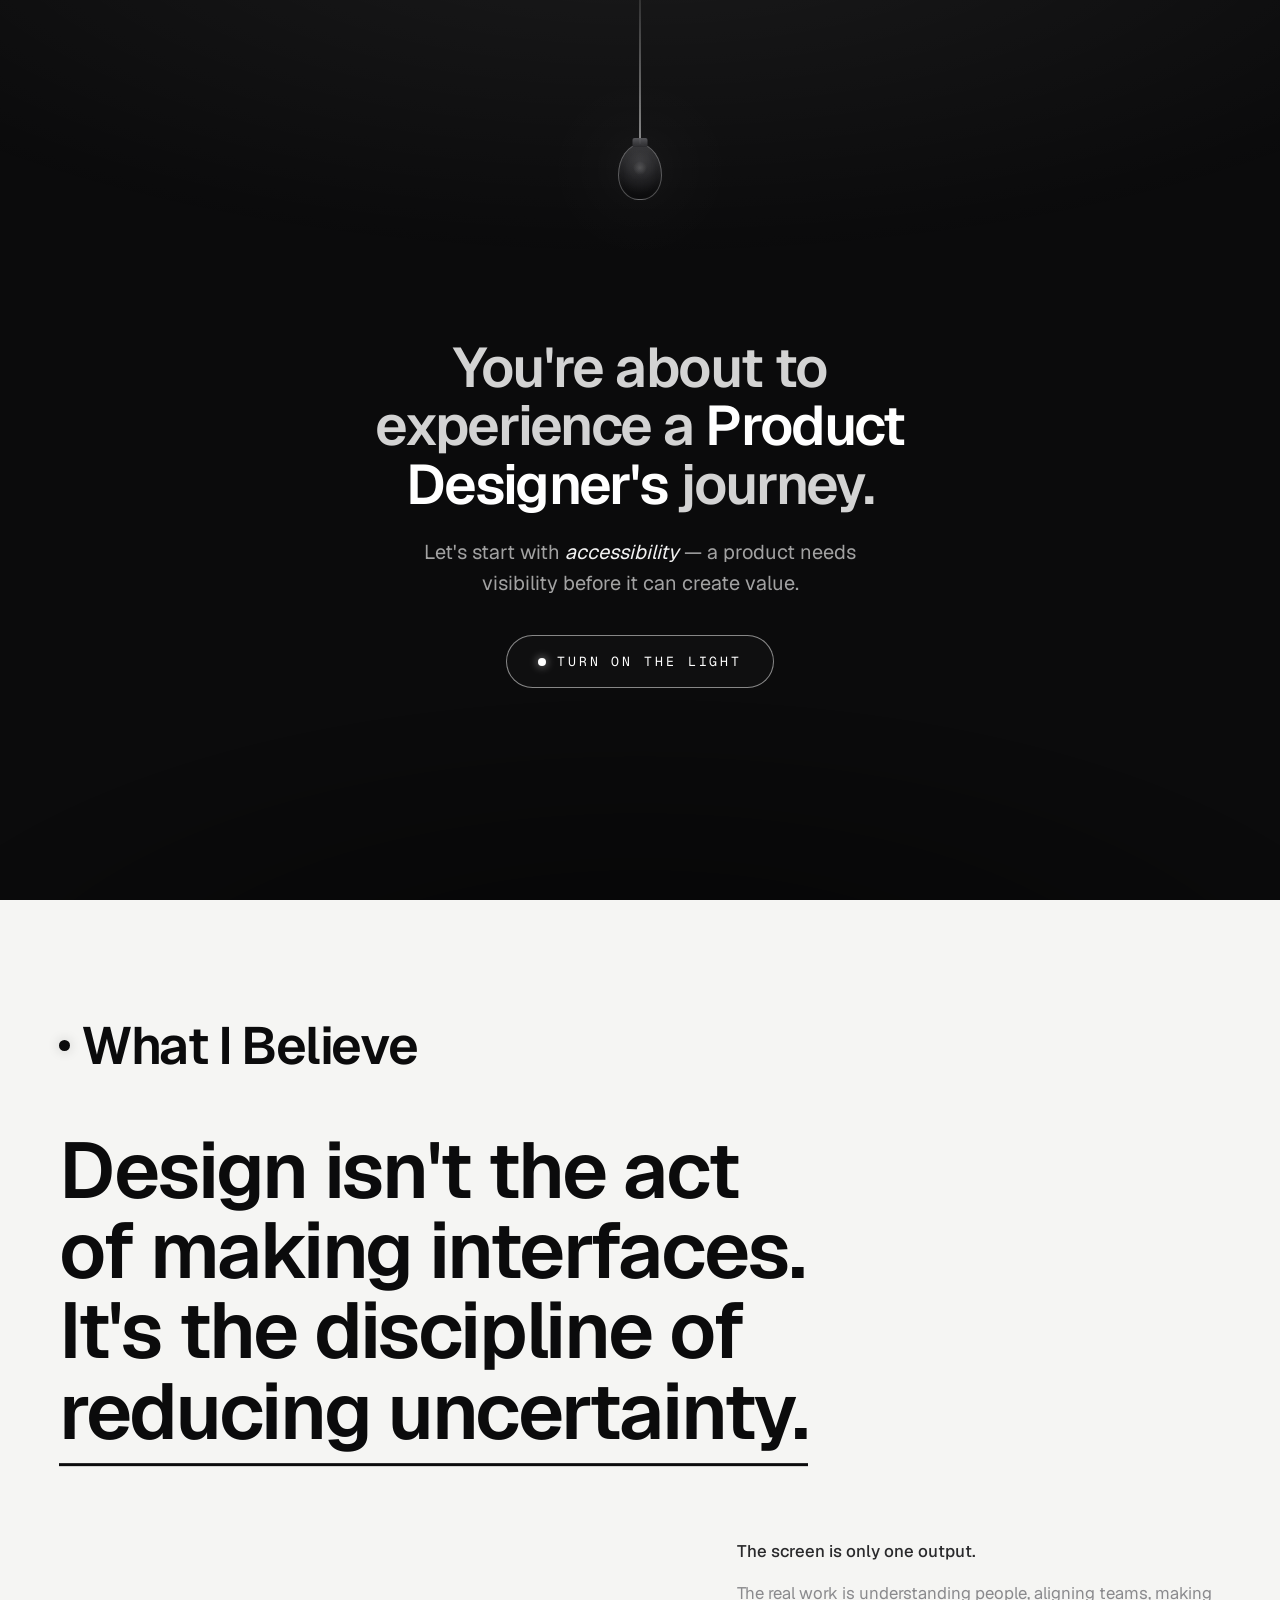
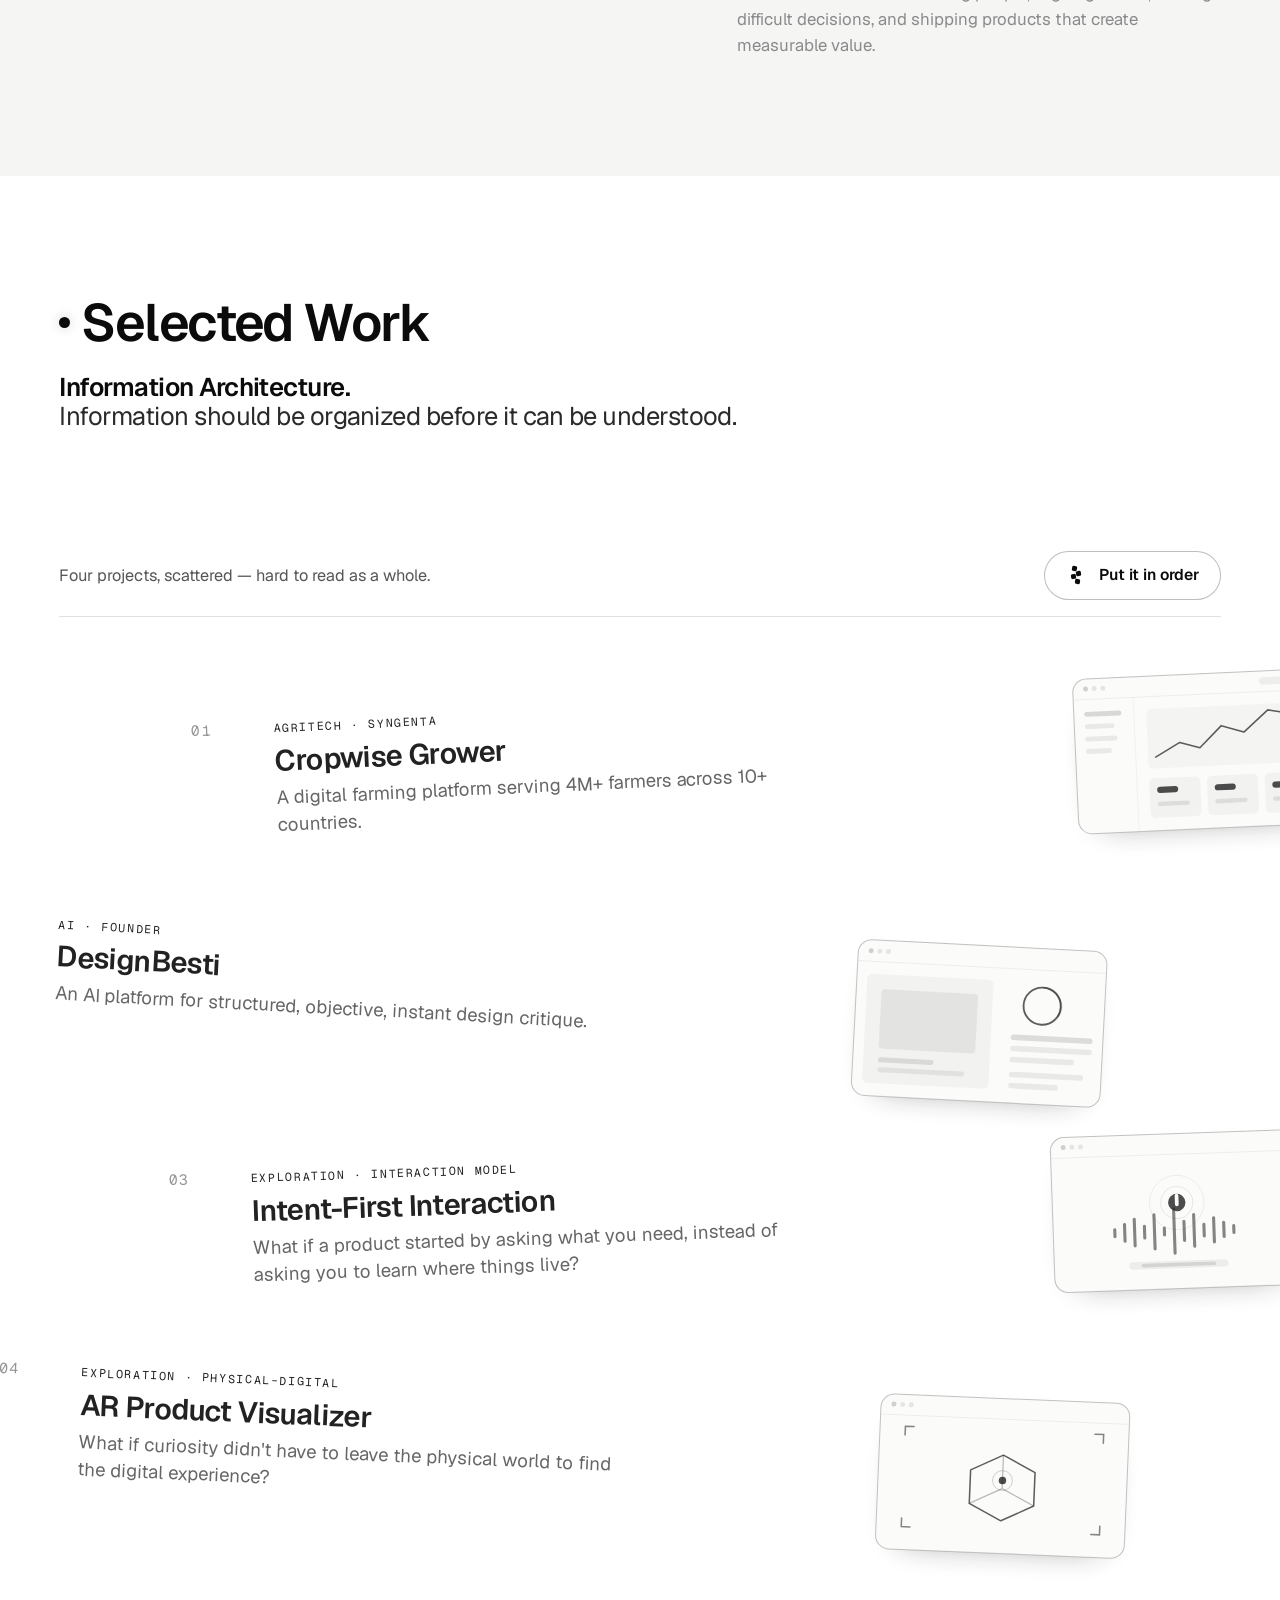
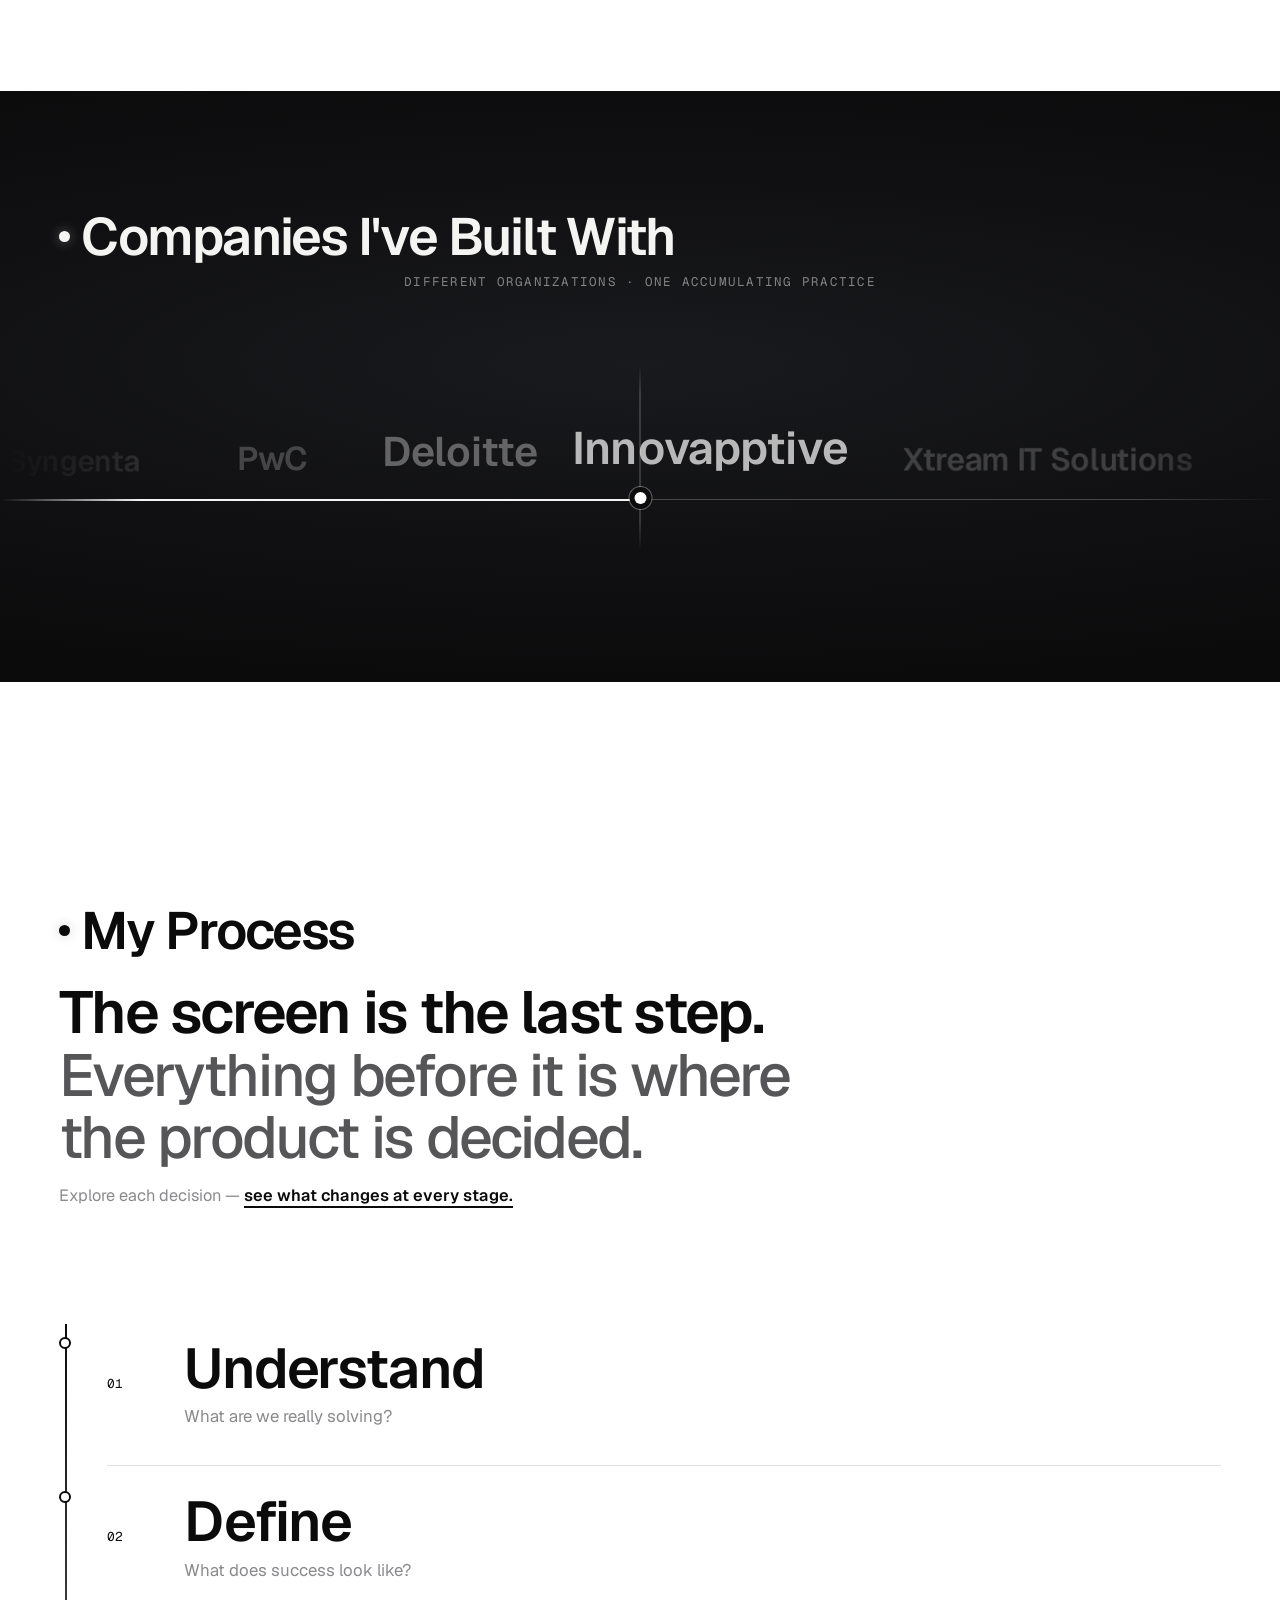
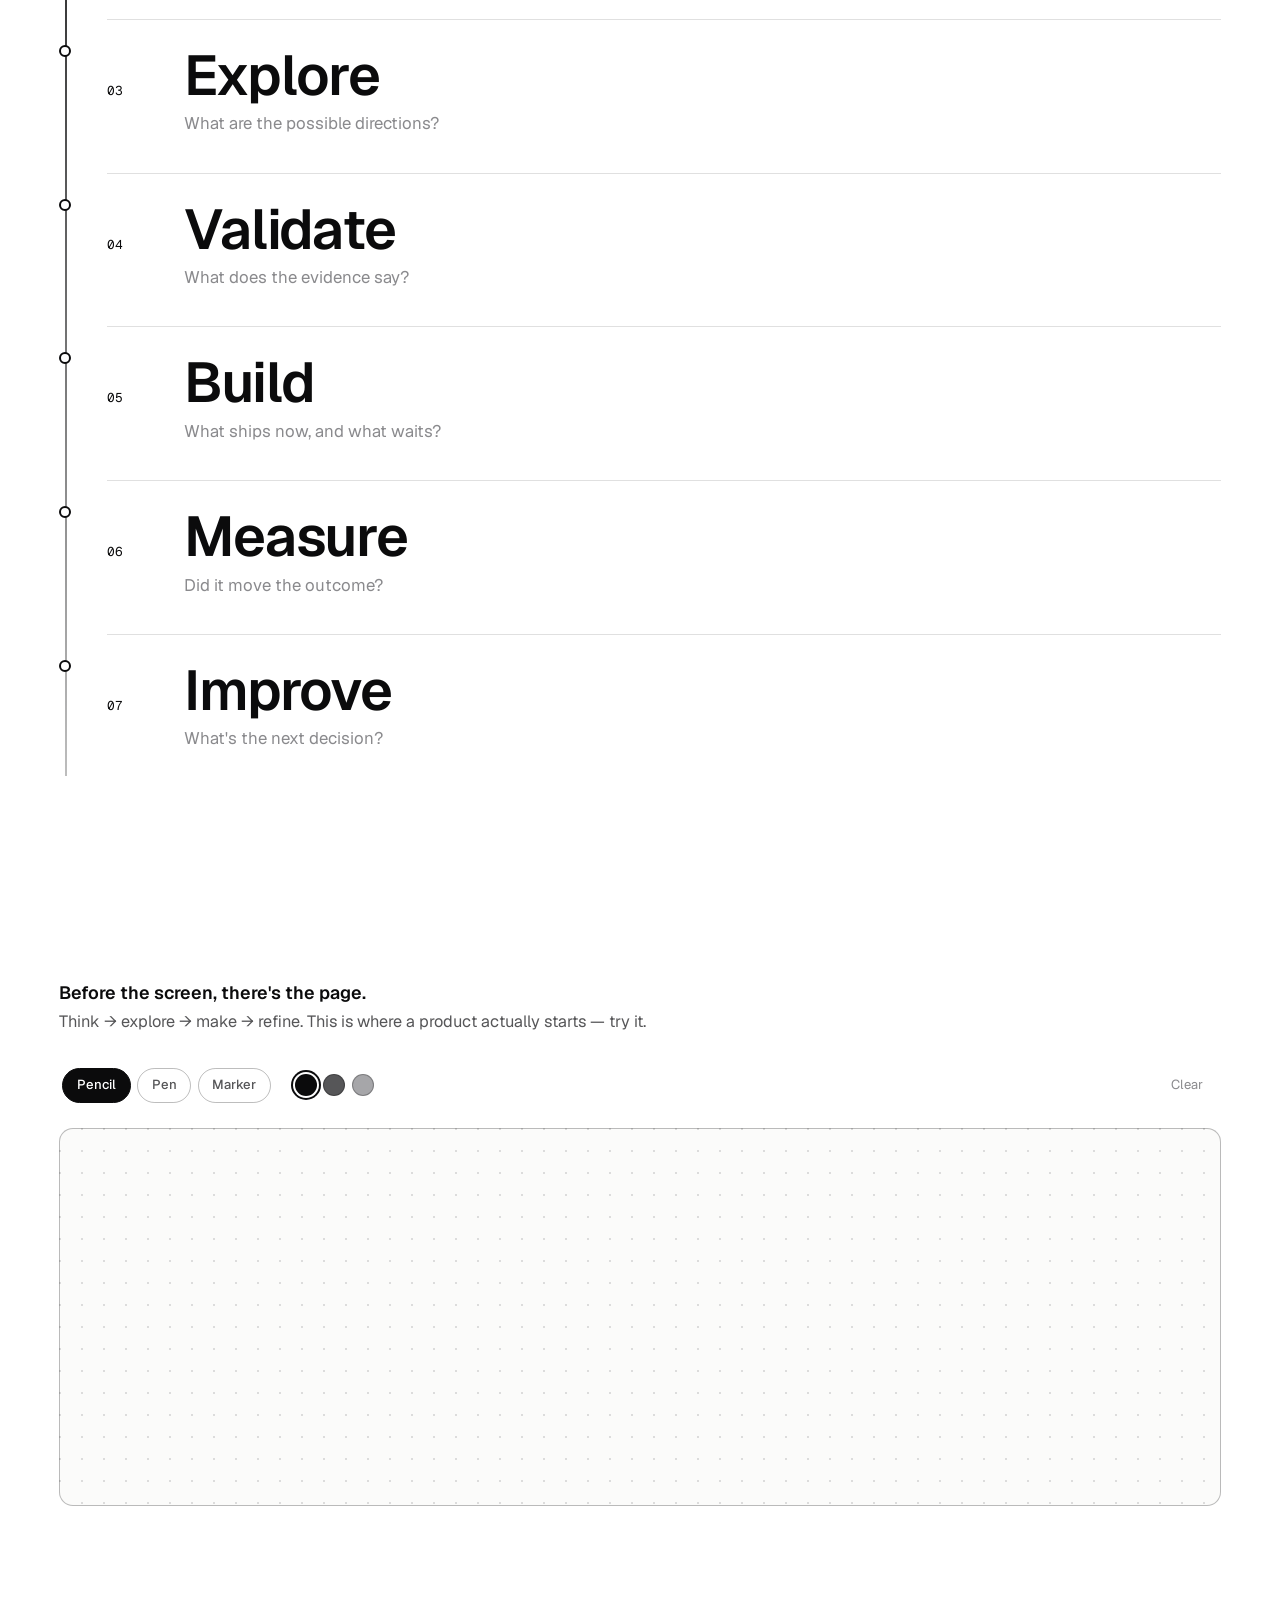
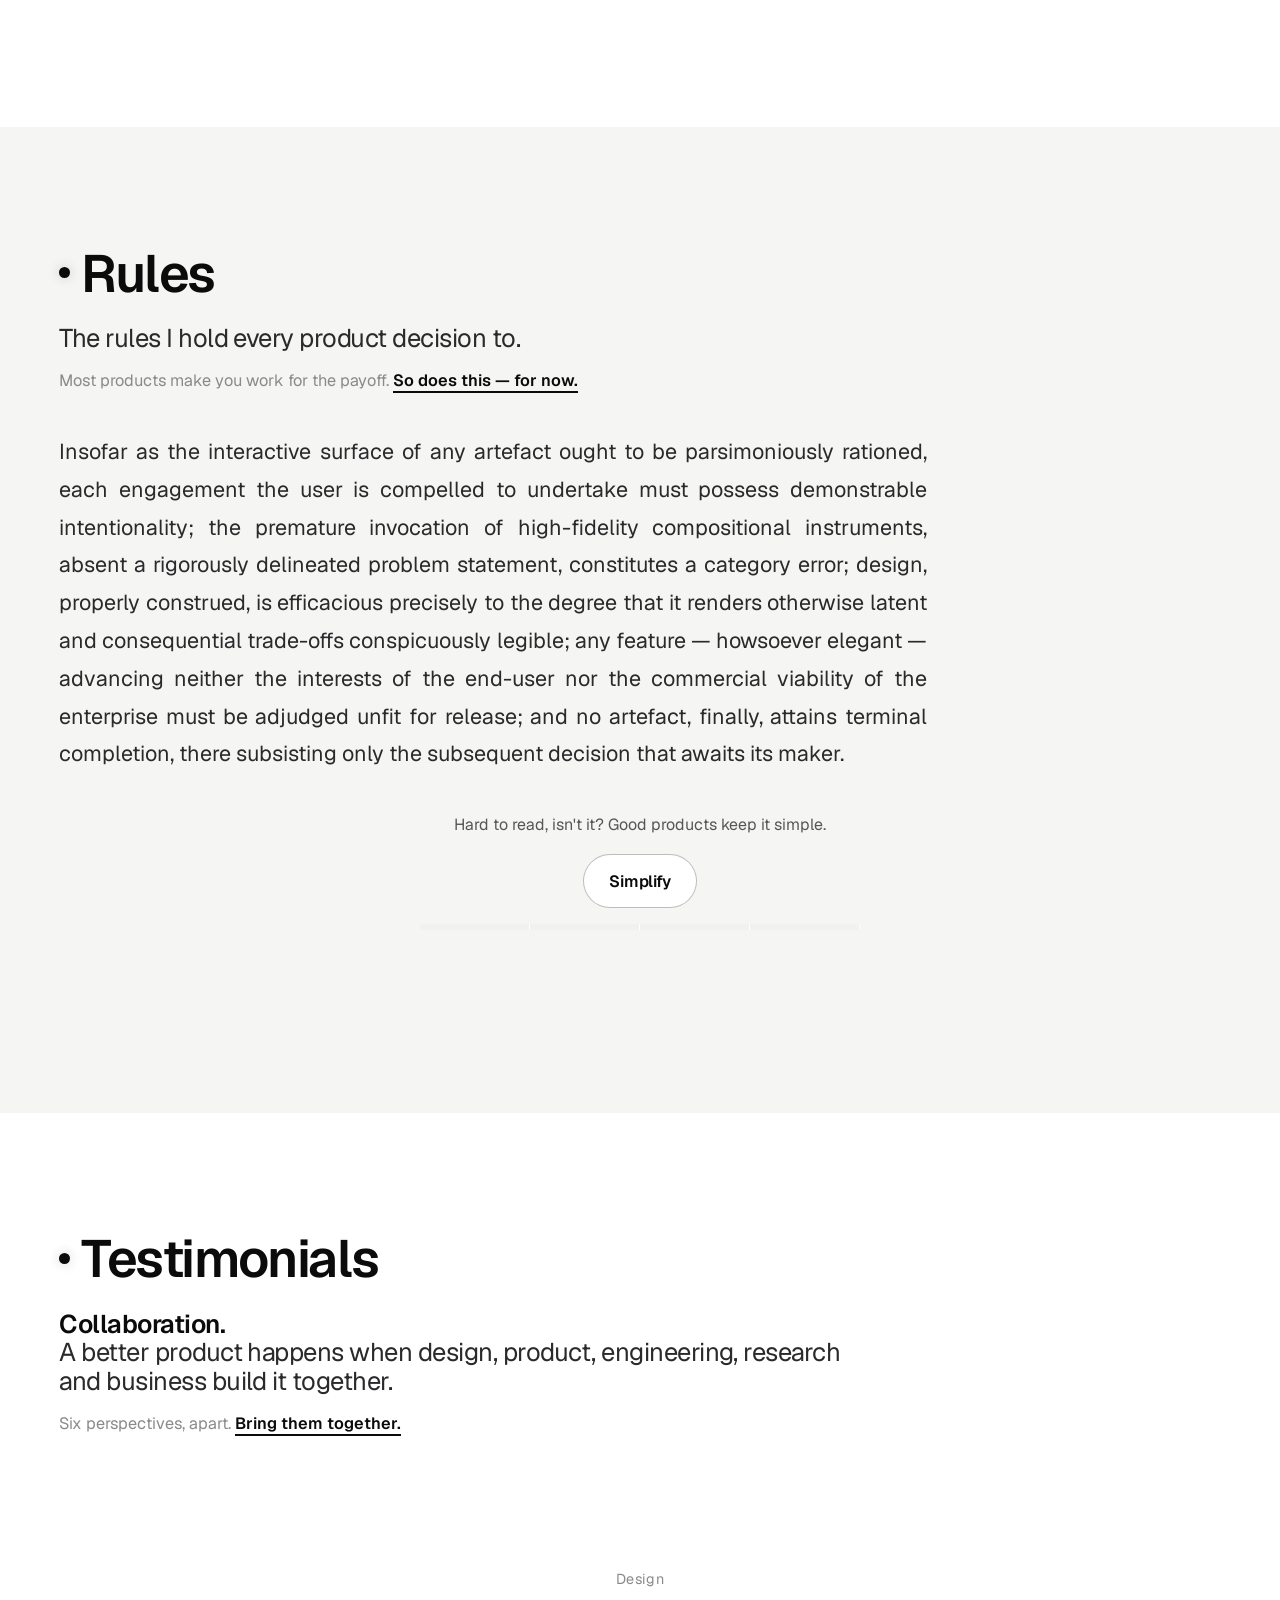
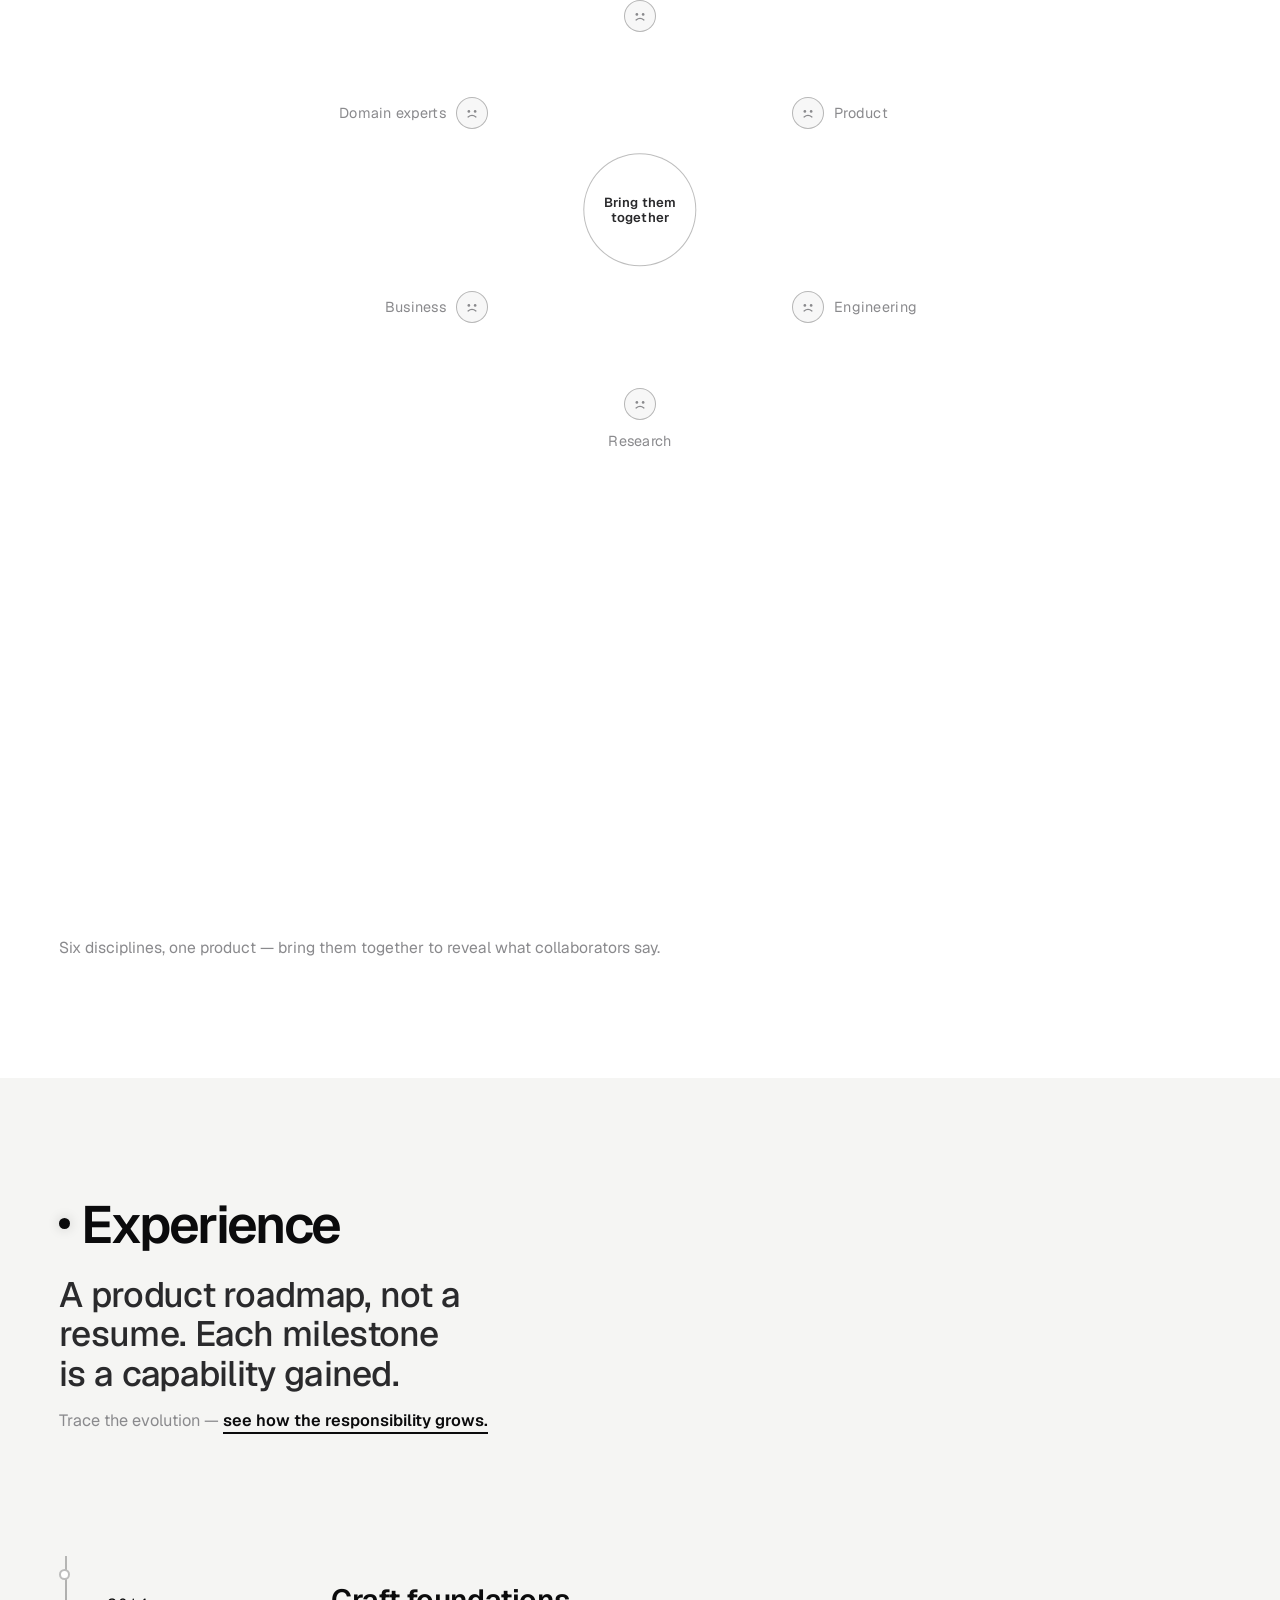
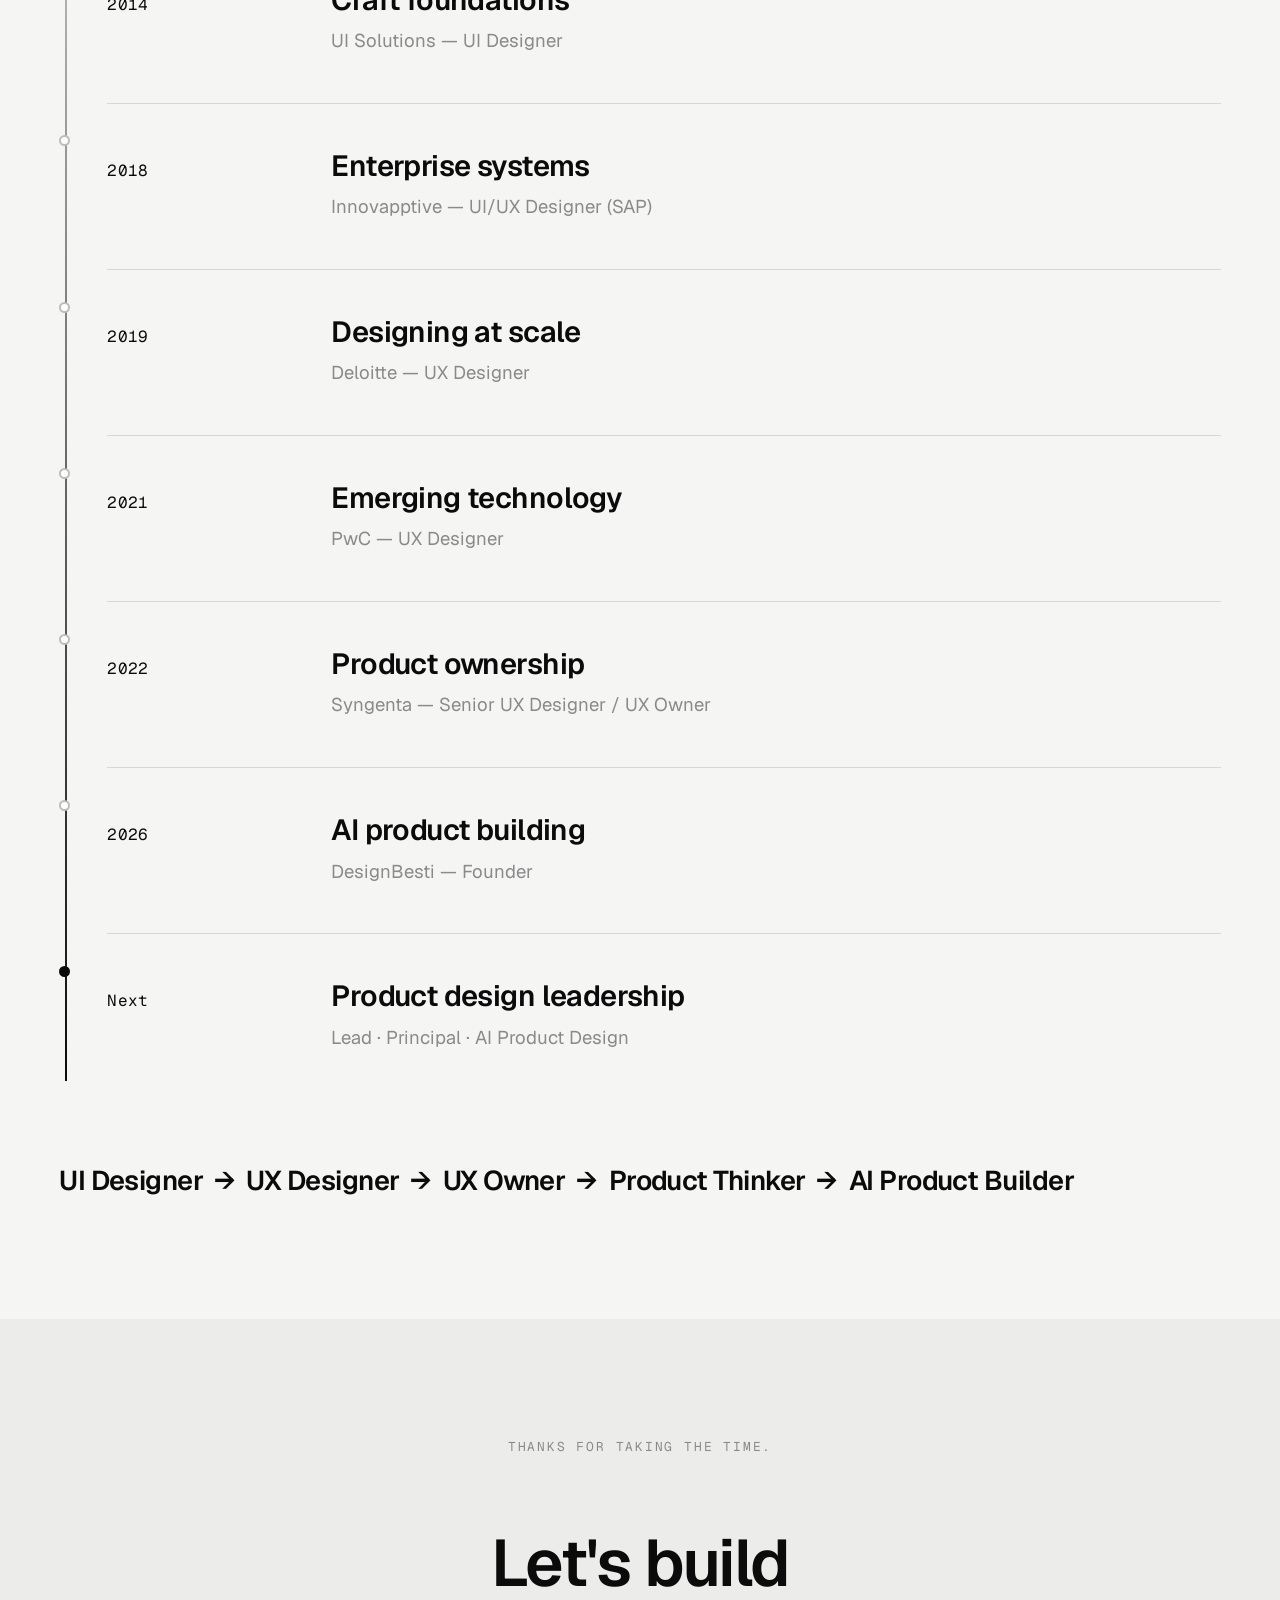
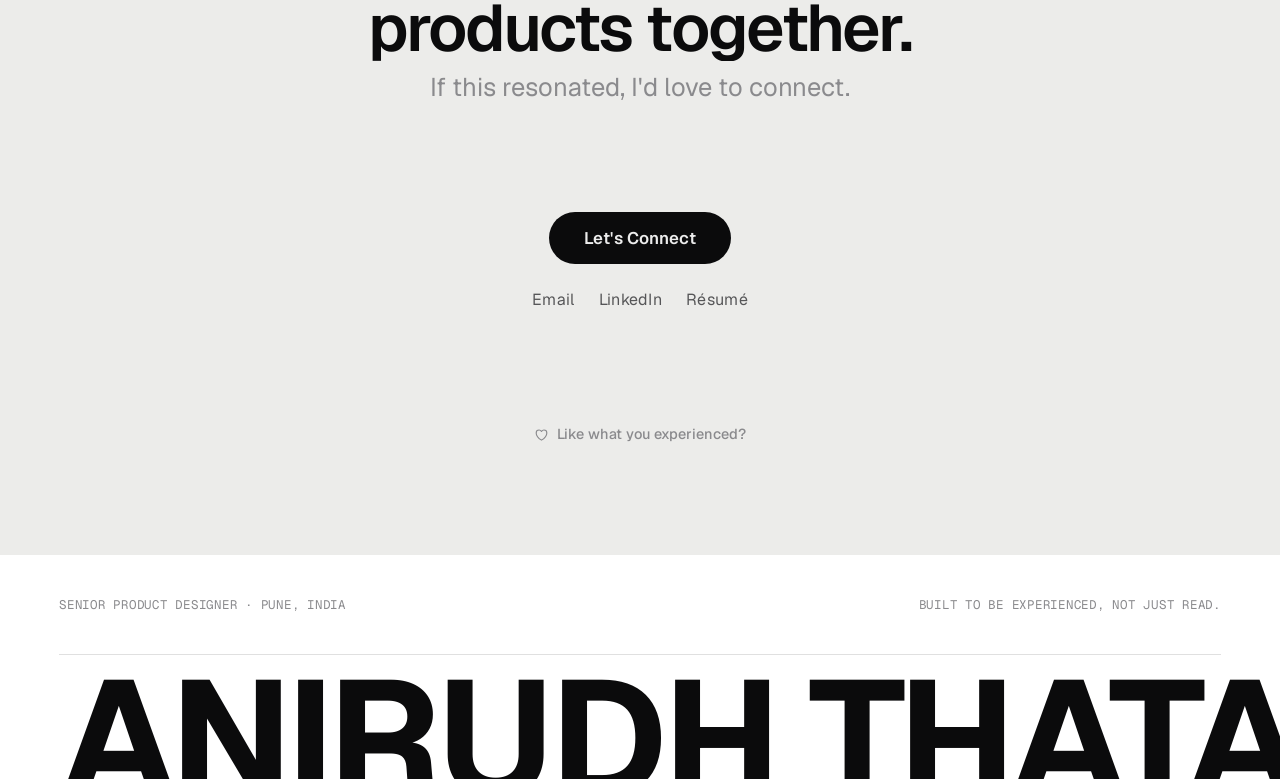
==== commit 5bfe2e36: "Add the AR Product Visualizer exploration A short page — about half the length of the other case stu" ====
--- a/index.html
+++ b/index.html
@@ -220,9 +220,10 @@
           <li class="work-item" style="--i:3">
             <span class="work-item__no" aria-hidden="true">04</span>
             <div class="work-item__body">
-              <span class="work-item__tag">Concept · AR</span>
+              <span class="work-item__tag">Exploration · Physical–digital</span>
               <h3 class="work-item__title">AR Product Visualizer</h3>
-              <p class="work-item__desc">Helping farmers understand products before purchase, in their own space.</p>
+              <p class="work-item__desc">What if curiosity didn't have to leave the physical world to find the digital experience?</p>
+              <a class="work-item__open" href="ar-visualizer.html">Read the exploration<span aria-hidden="true">&nbsp;→</span></a>
             </div>
             <span class="work-item__screen" data-visual="ar" role="img" aria-label="AR product visualization concept."></span>
           </li>
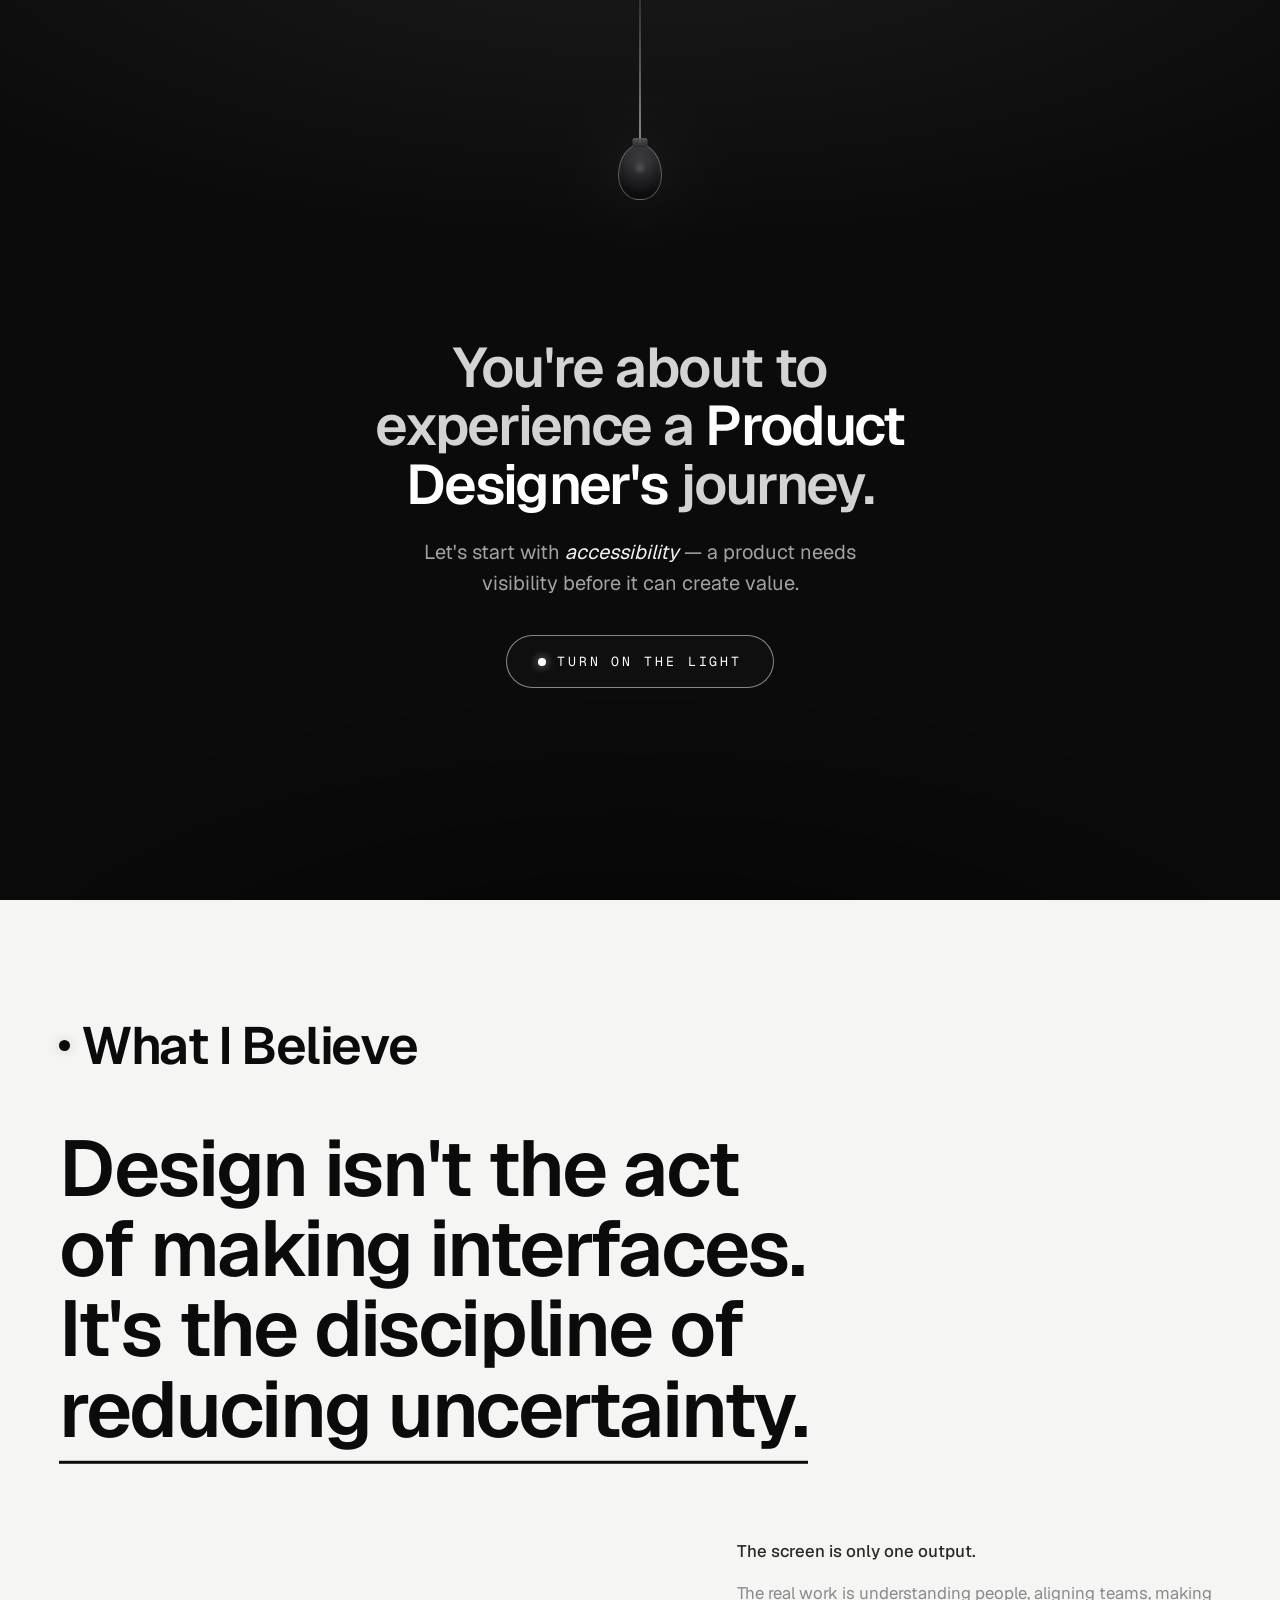
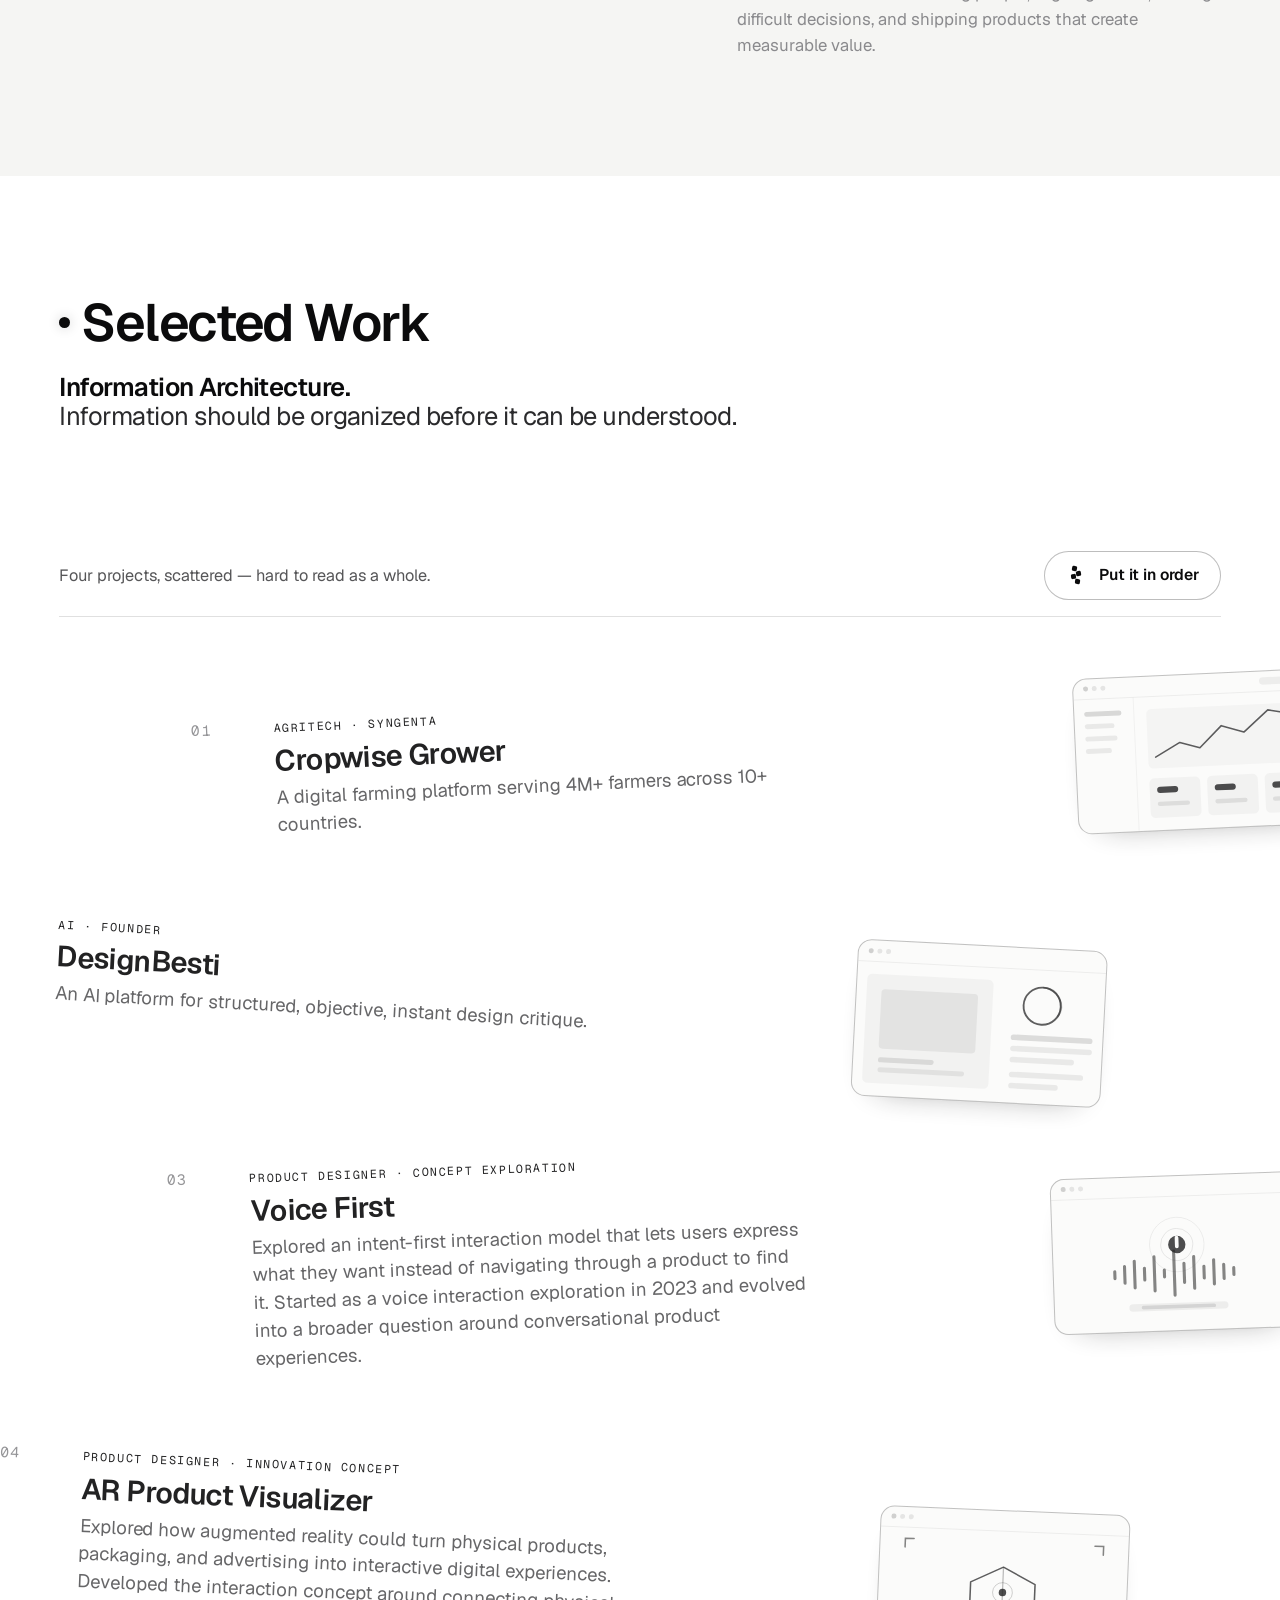
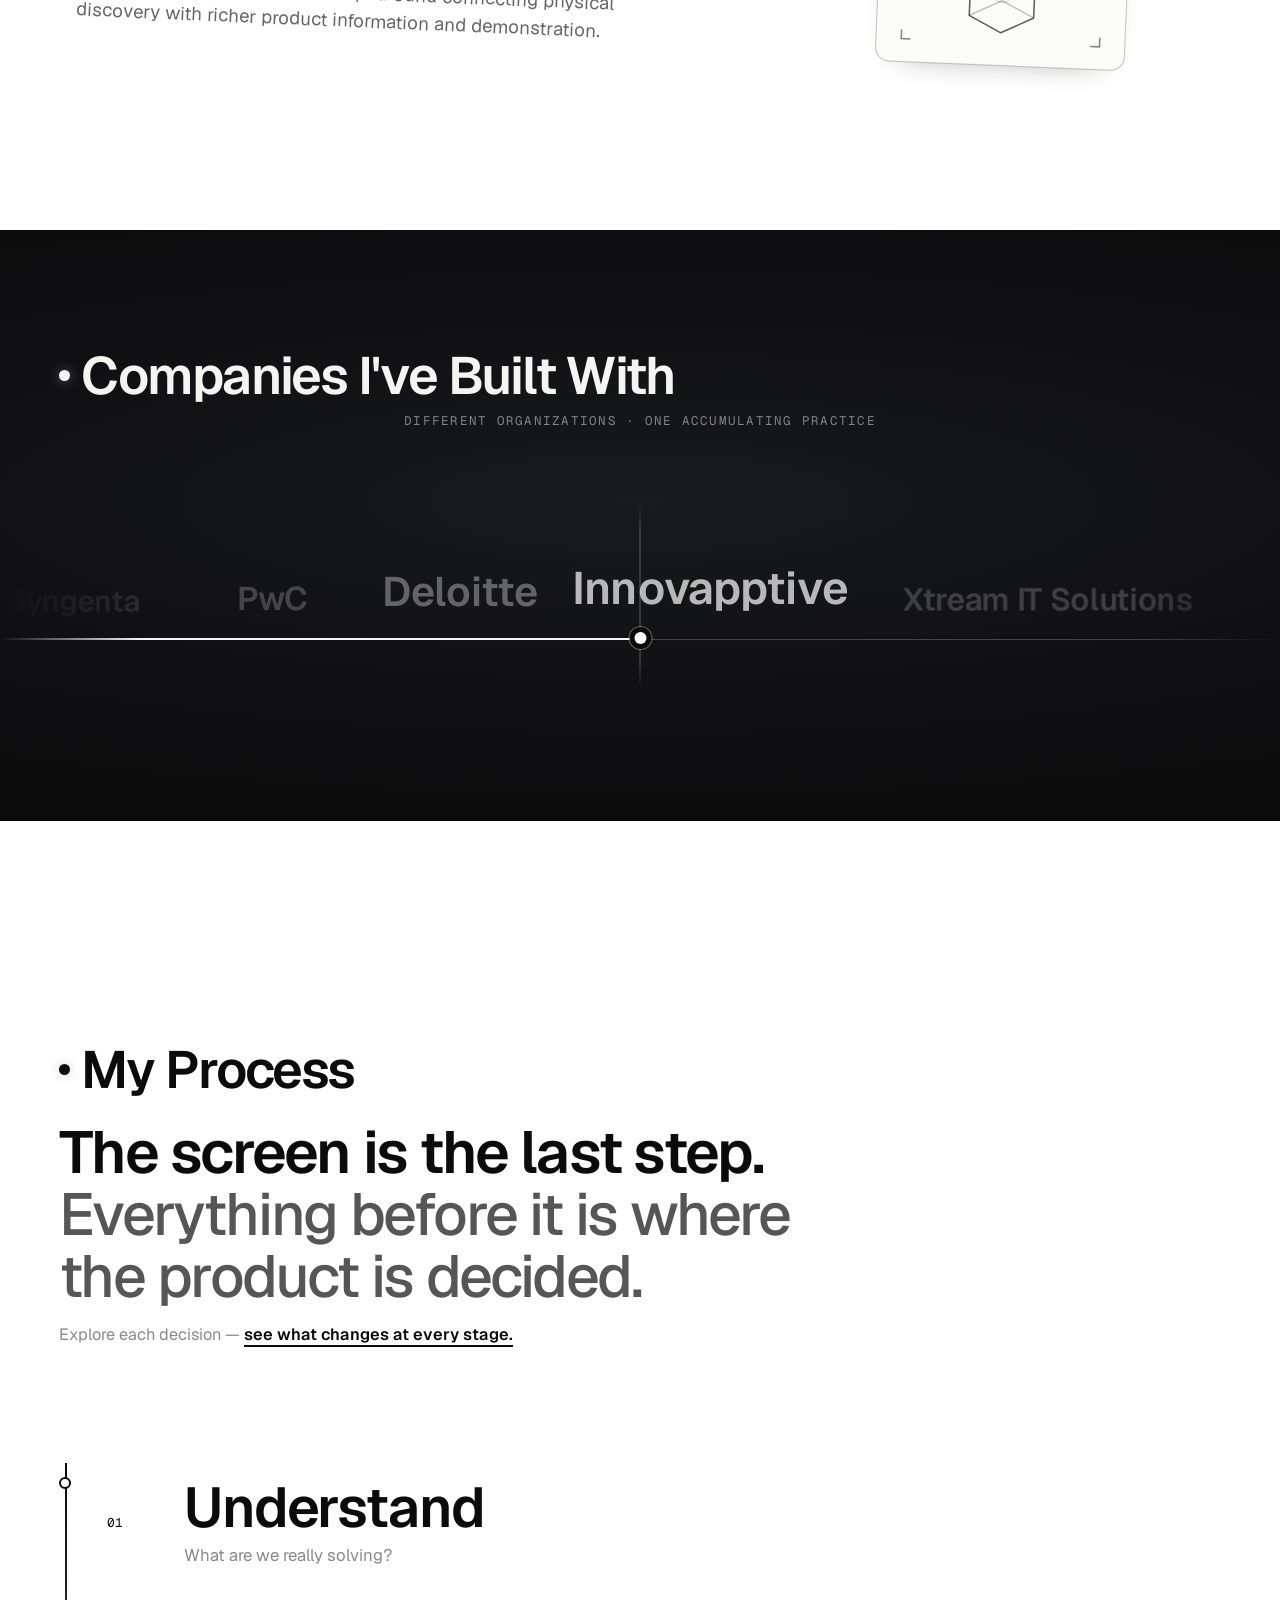
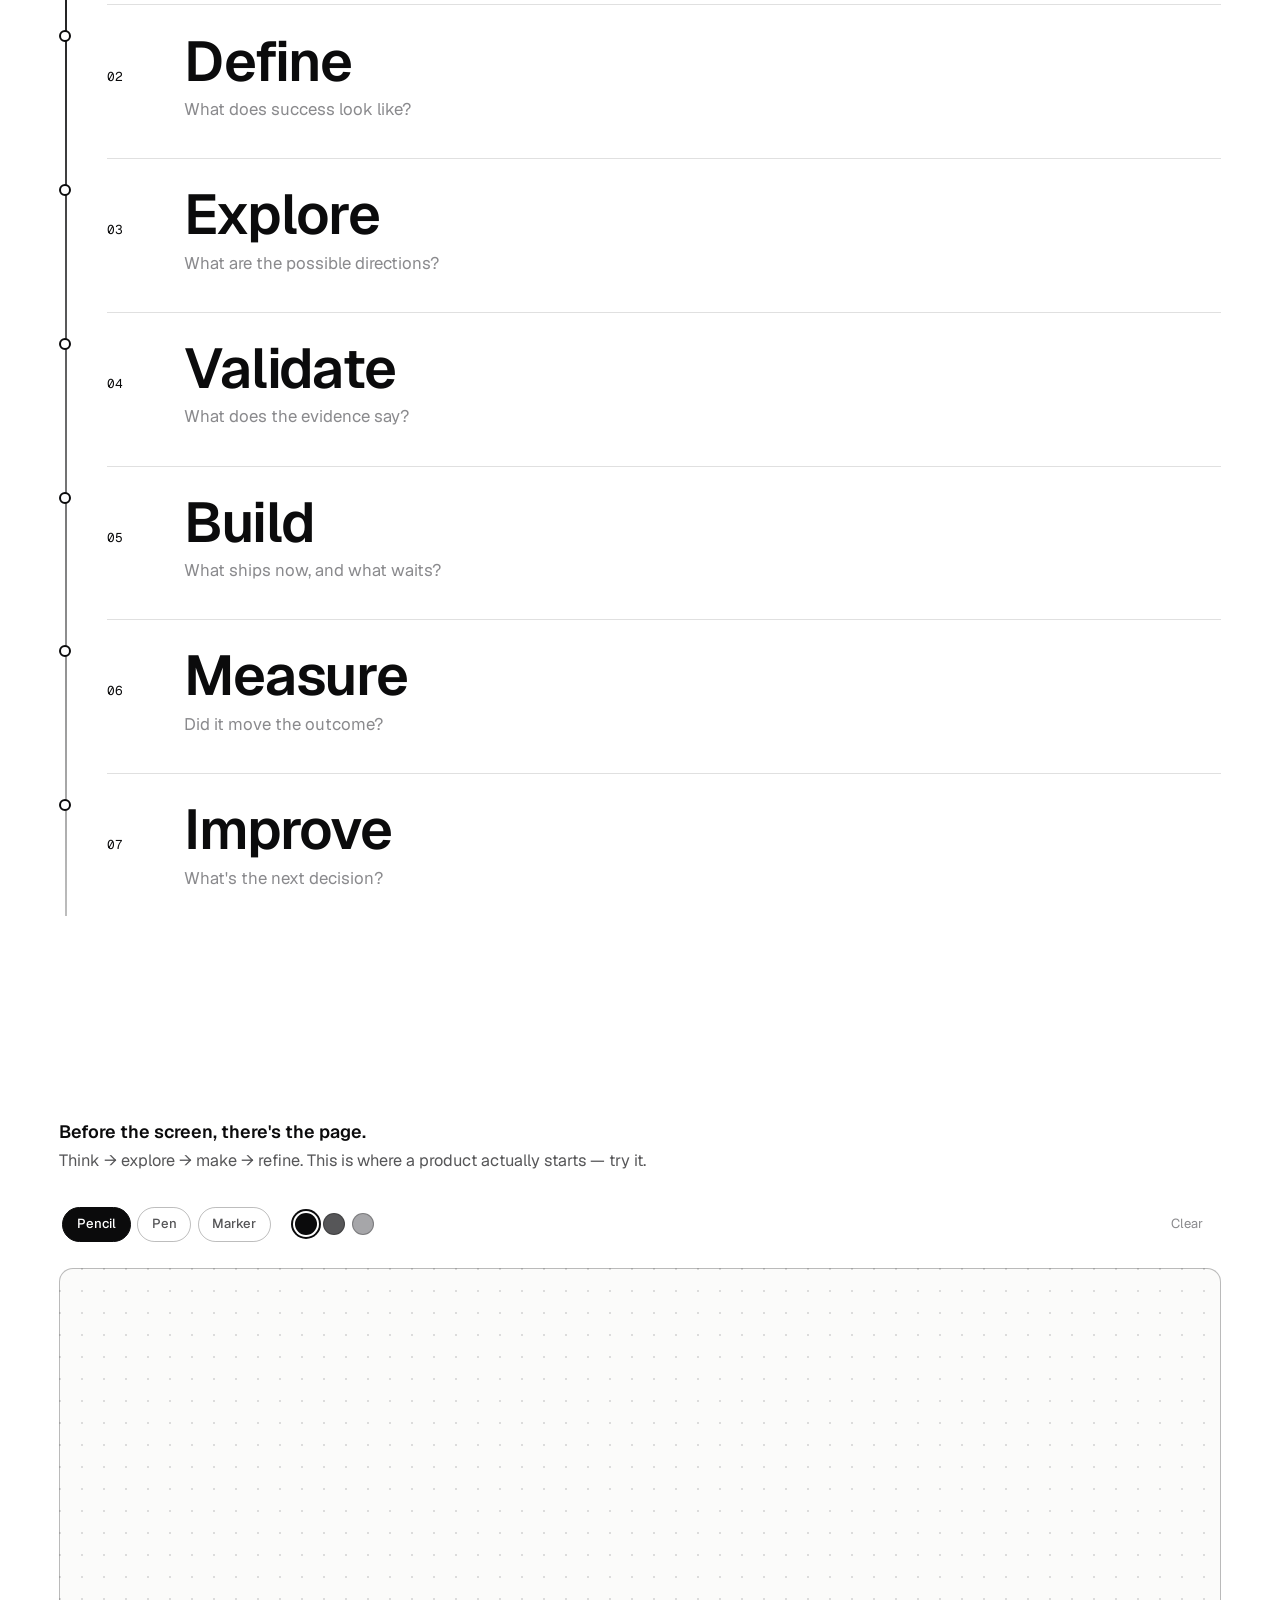
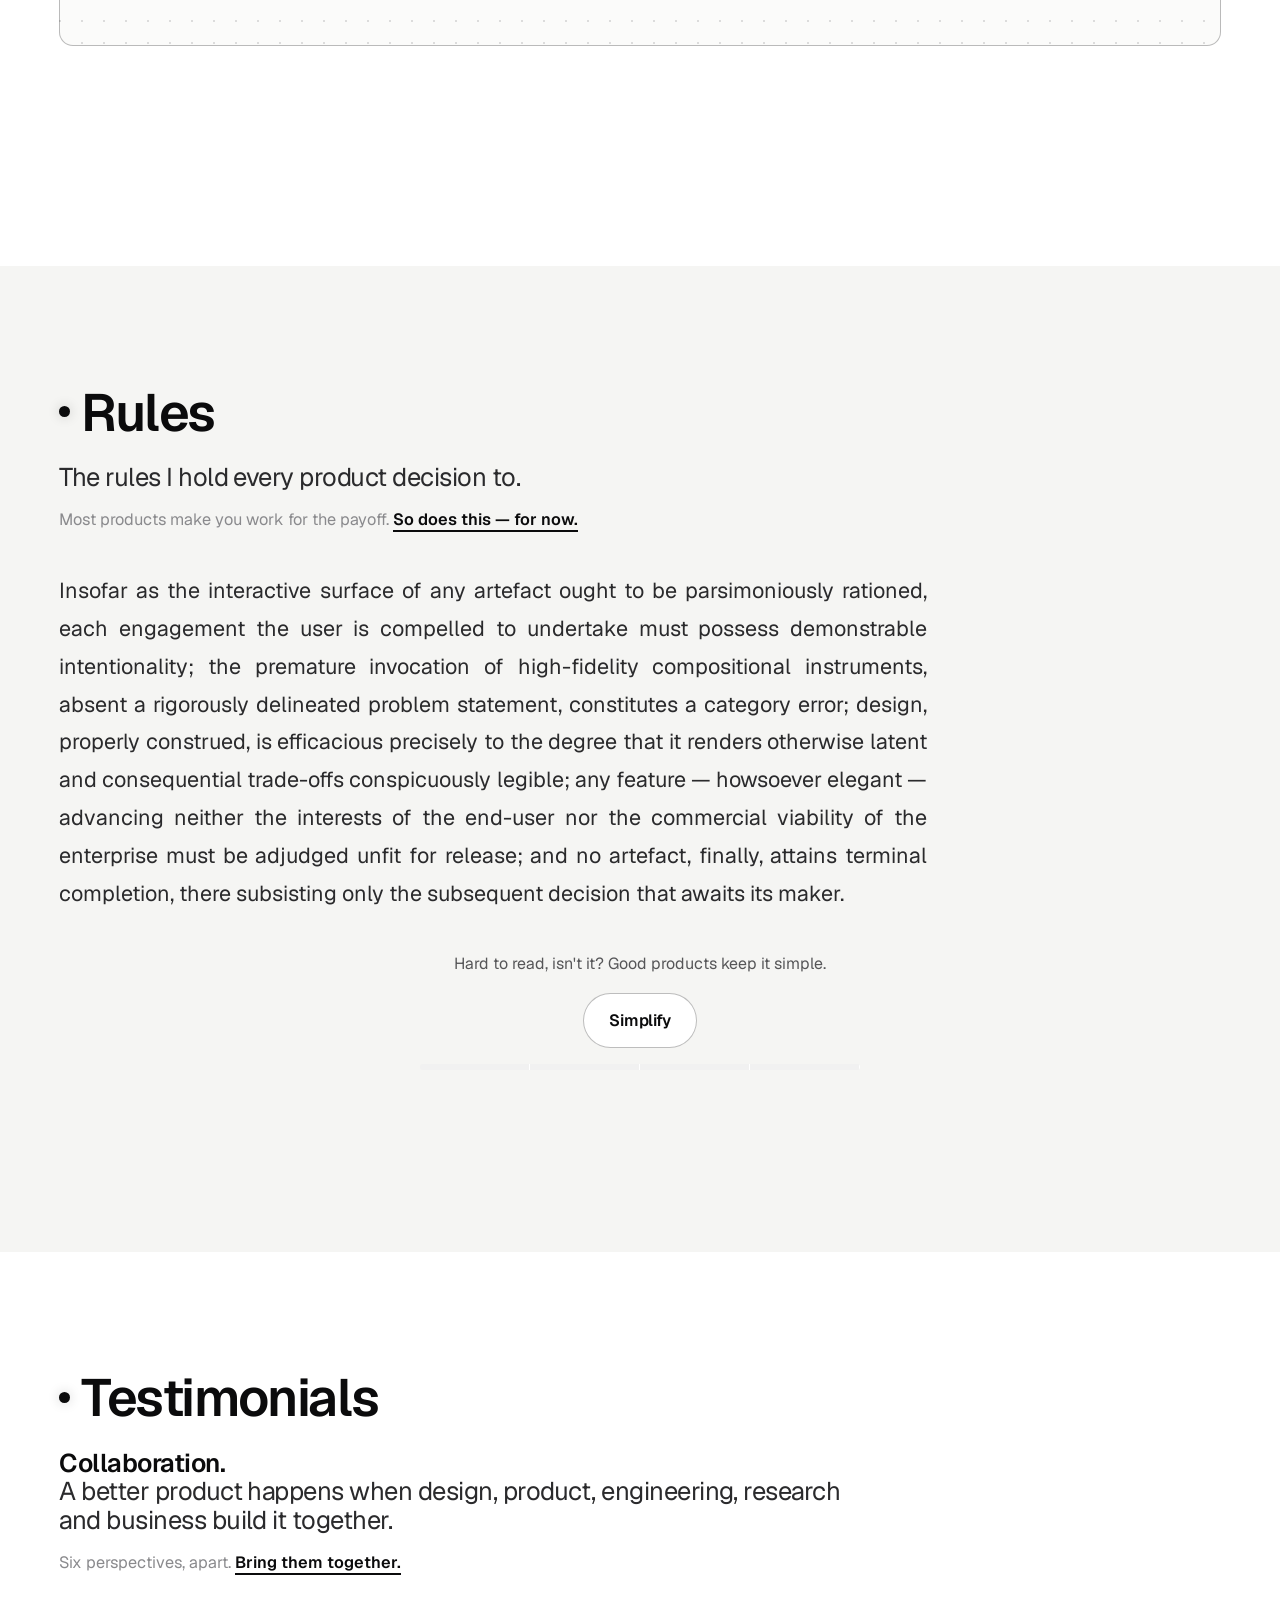
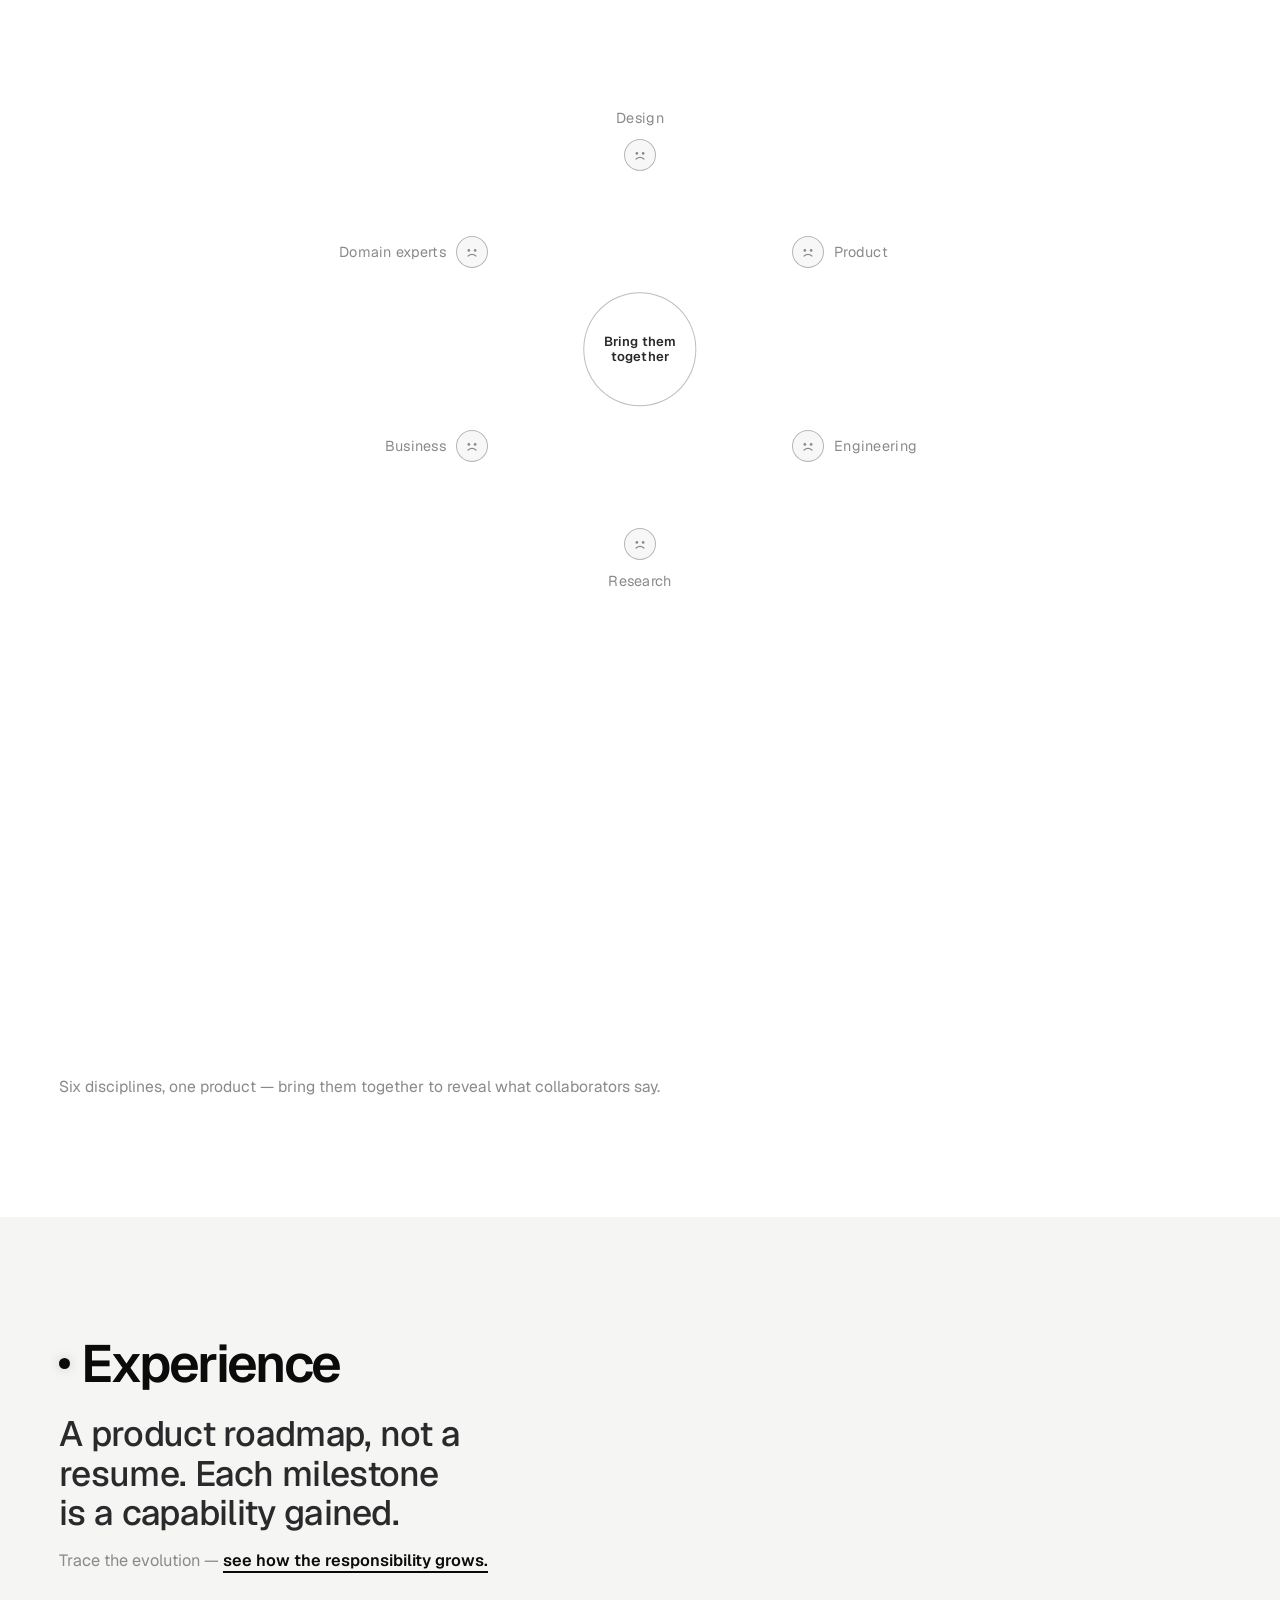
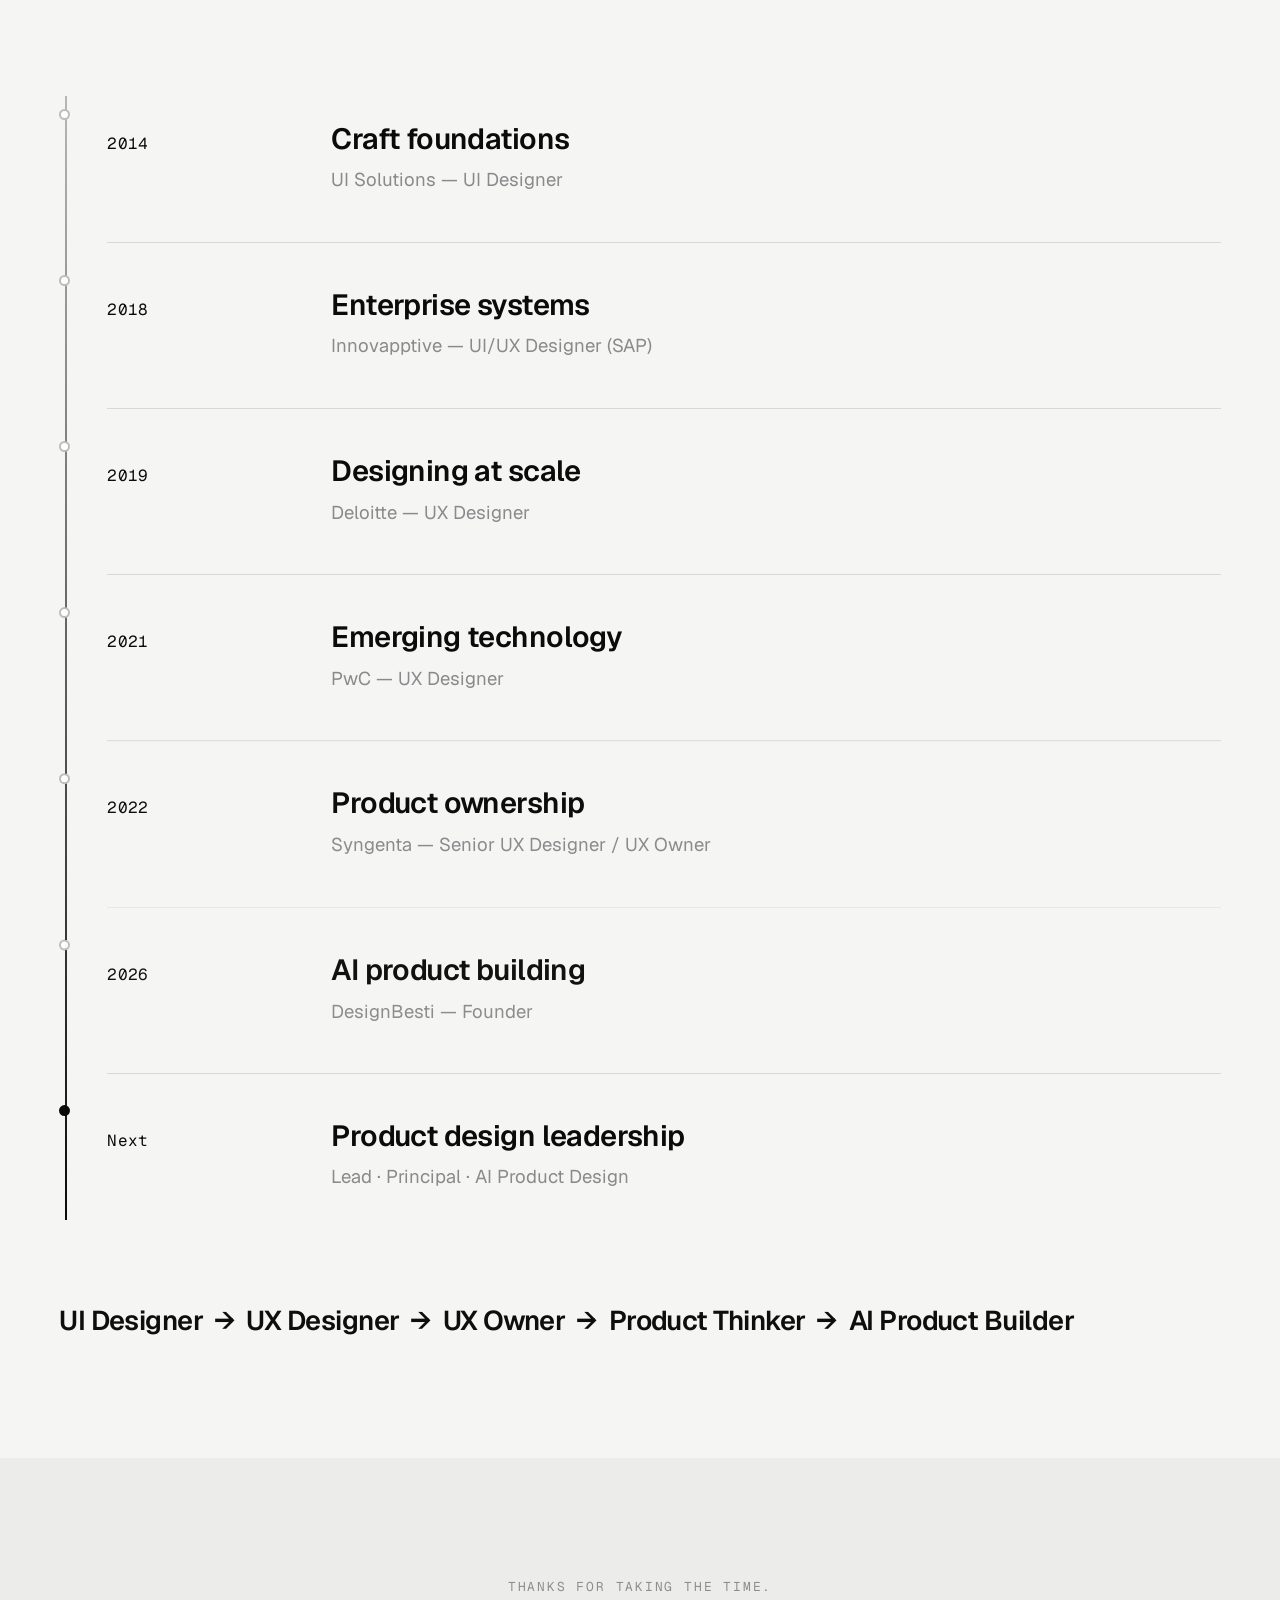
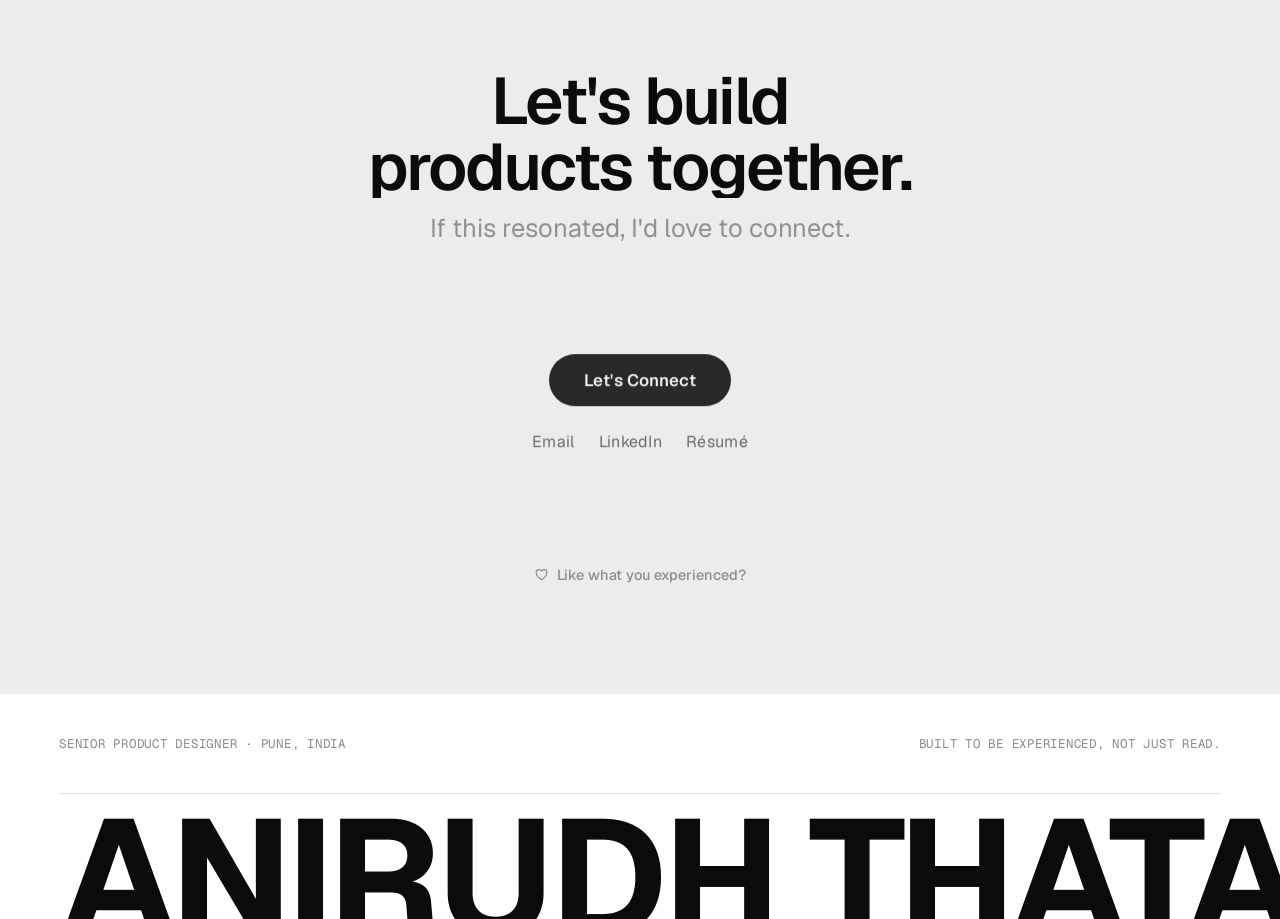
==== commit 5cac0cda: "Rewrite the two exploration work cards Card 03 leads with "Voice First" and card 04 with the innovat" ====
--- a/index.html
+++ b/index.html
@@ -210,20 +210,20 @@
           <li class="work-item" style="--i:2">
             <span class="work-item__no" aria-hidden="true">03</span>
             <div class="work-item__body">
-              <span class="work-item__tag">Exploration · Interaction model</span>
-              <h3 class="work-item__title">Intent-First Interaction</h3>
-              <p class="work-item__desc">What if a product started by asking what you need, instead of asking you to learn where things live?</p>
-              <a class="work-item__open" href="intent-first.html">Read the exploration<span aria-hidden="true">&nbsp;→</span></a>
+              <span class="work-item__tag">Product Designer · Concept exploration</span>
+              <h3 class="work-item__title">Voice First</h3>
+              <p class="work-item__desc">Explored an intent-first interaction model that lets users express what they want instead of navigating through a product to find it. Started as a voice interaction exploration in 2023 and evolved into a broader question around conversational product experiences.</p>
+              <a class="work-item__open" href="intent-first.html">Enter case study<span aria-hidden="true">&nbsp;→</span></a>
             </div>
-            <span class="work-item__screen" data-visual="voice" role="img" aria-label="Intent-first interaction exploration."></span>
+            <span class="work-item__screen" data-visual="voice" role="img" aria-label="Voice-first interaction exploration."></span>
           </li>
           <li class="work-item" style="--i:3">
             <span class="work-item__no" aria-hidden="true">04</span>
             <div class="work-item__body">
-              <span class="work-item__tag">Exploration · Physical–digital</span>
+              <span class="work-item__tag">Product Designer · Innovation concept</span>
               <h3 class="work-item__title">AR Product Visualizer</h3>
-              <p class="work-item__desc">What if curiosity didn't have to leave the physical world to find the digital experience?</p>
-              <a class="work-item__open" href="ar-visualizer.html">Read the exploration<span aria-hidden="true">&nbsp;→</span></a>
+              <p class="work-item__desc">Explored how augmented reality could turn physical products, packaging, and advertising into interactive digital experiences. Developed the interaction concept around connecting physical discovery with richer product information and demonstration.</p>
+              <a class="work-item__open" href="ar-visualizer.html">Enter case study<span aria-hidden="true">&nbsp;→</span></a>
             </div>
             <span class="work-item__screen" data-visual="ar" role="img" aria-label="AR product visualization concept."></span>
           </li>
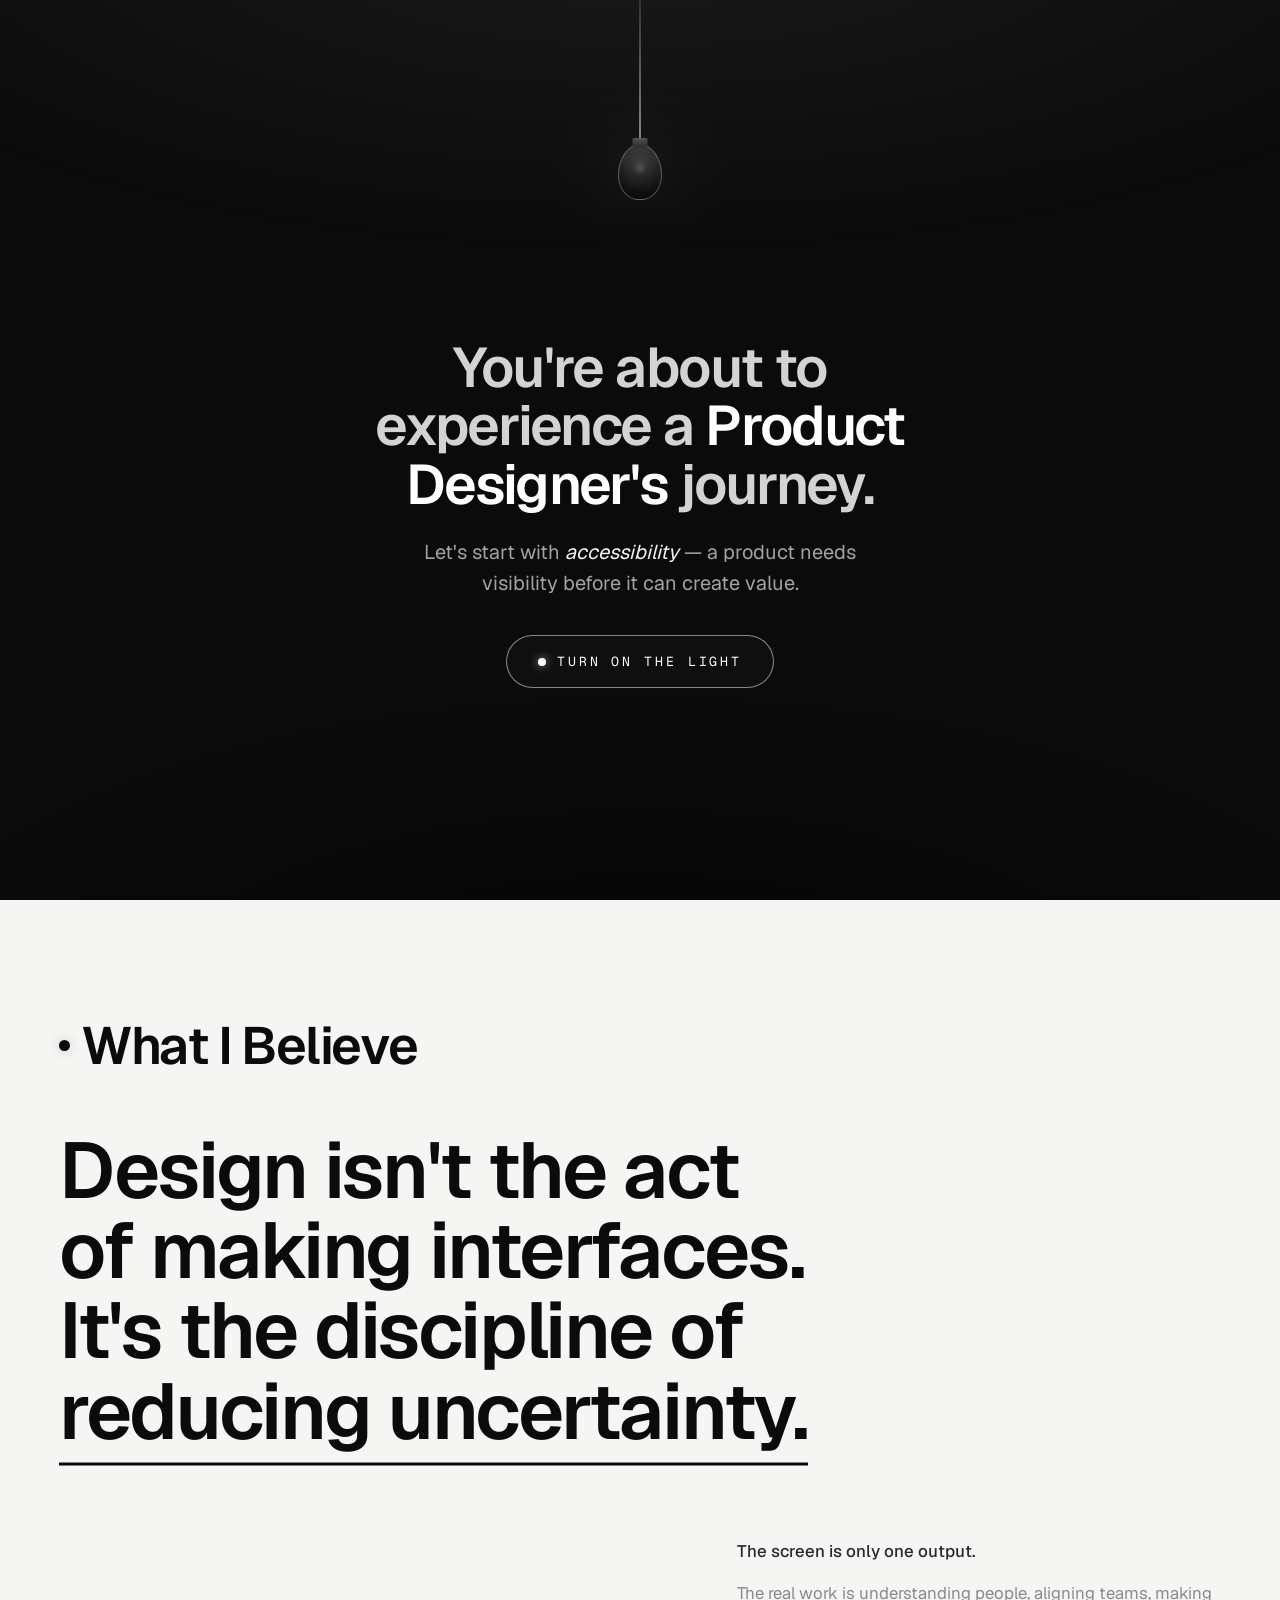
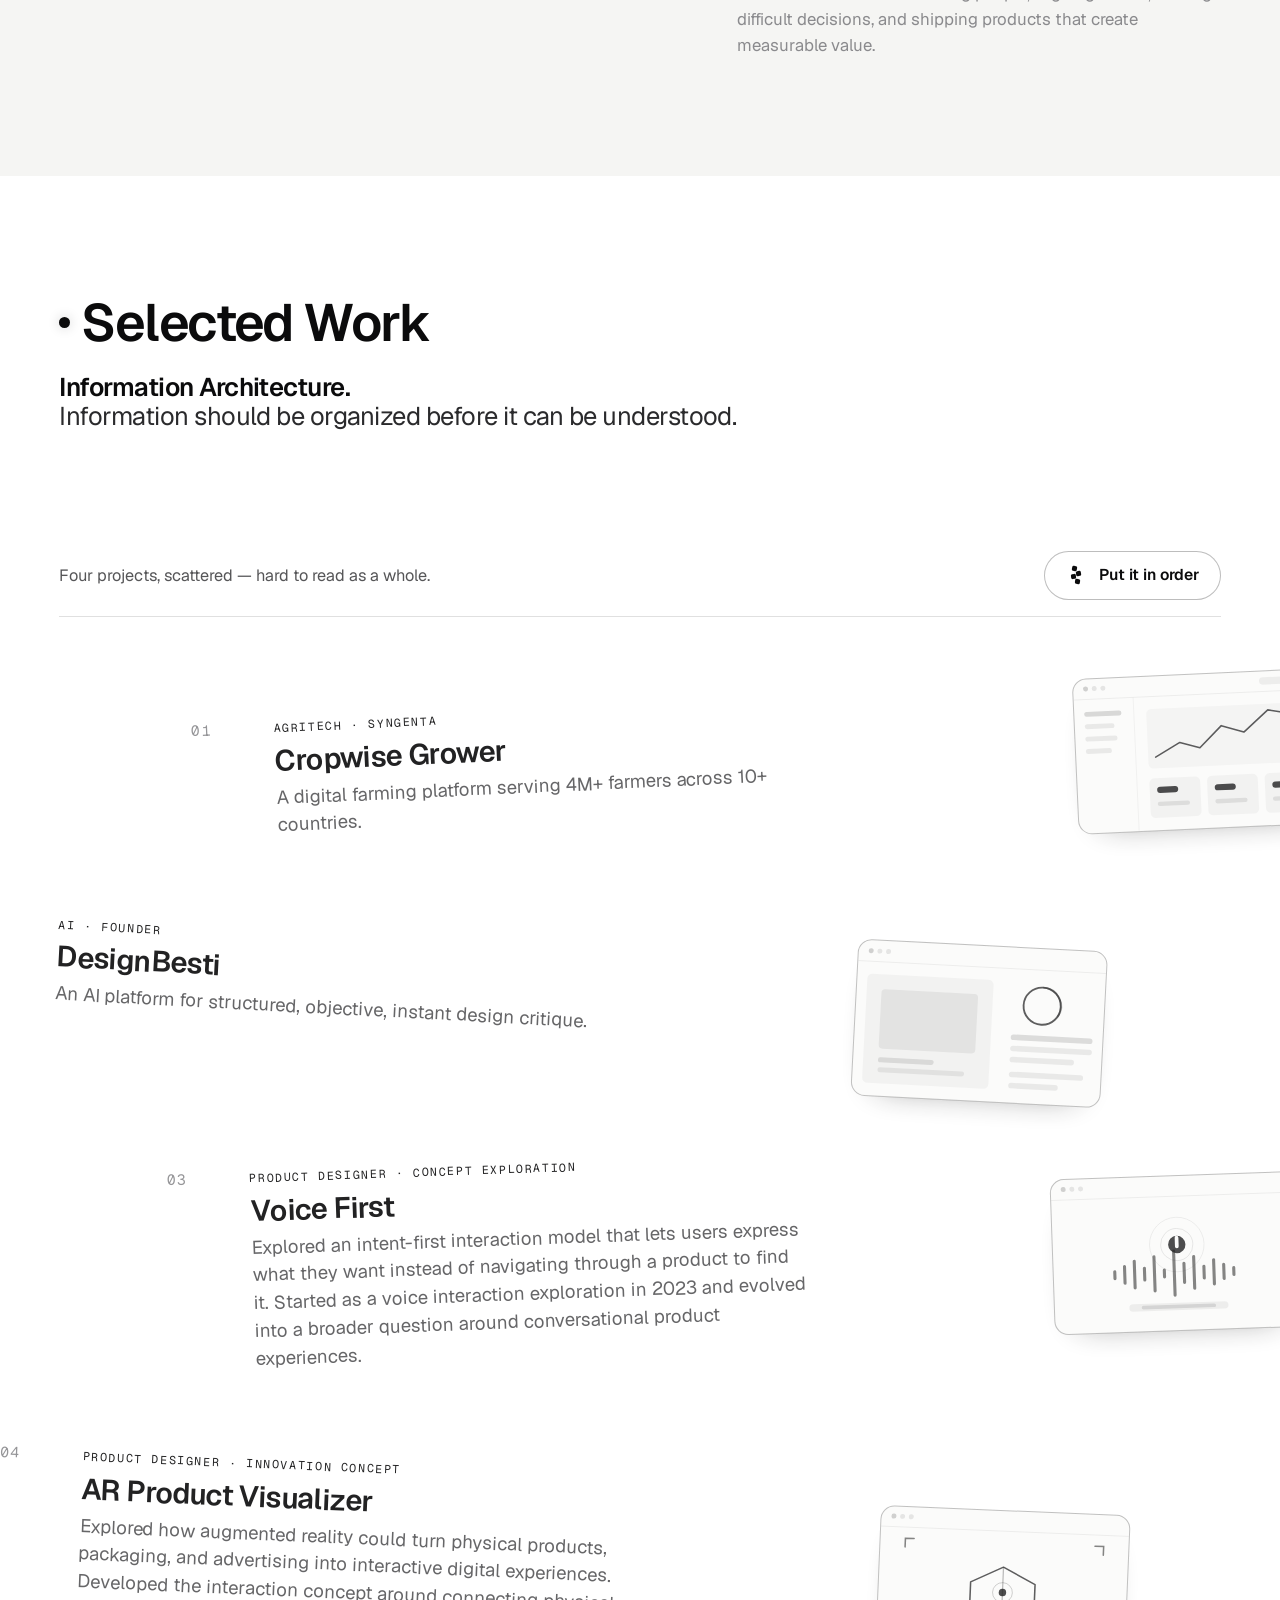
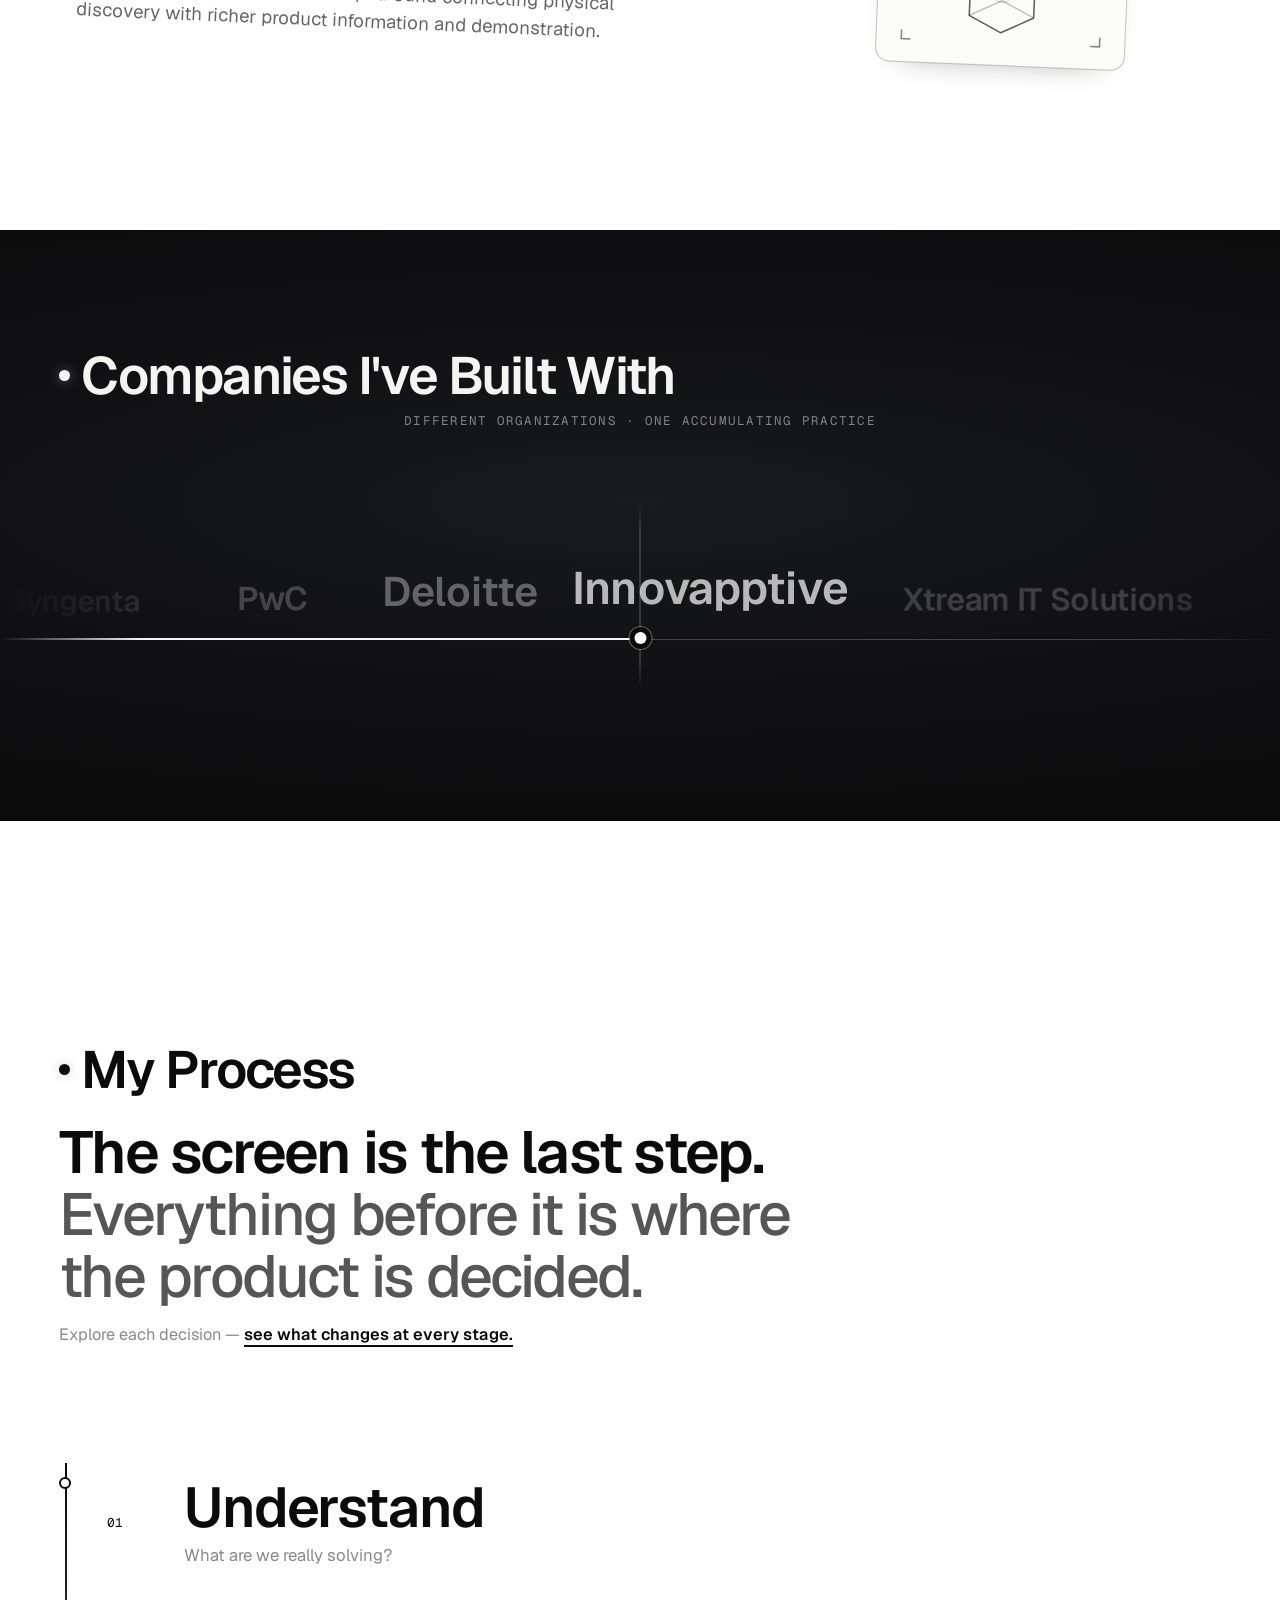
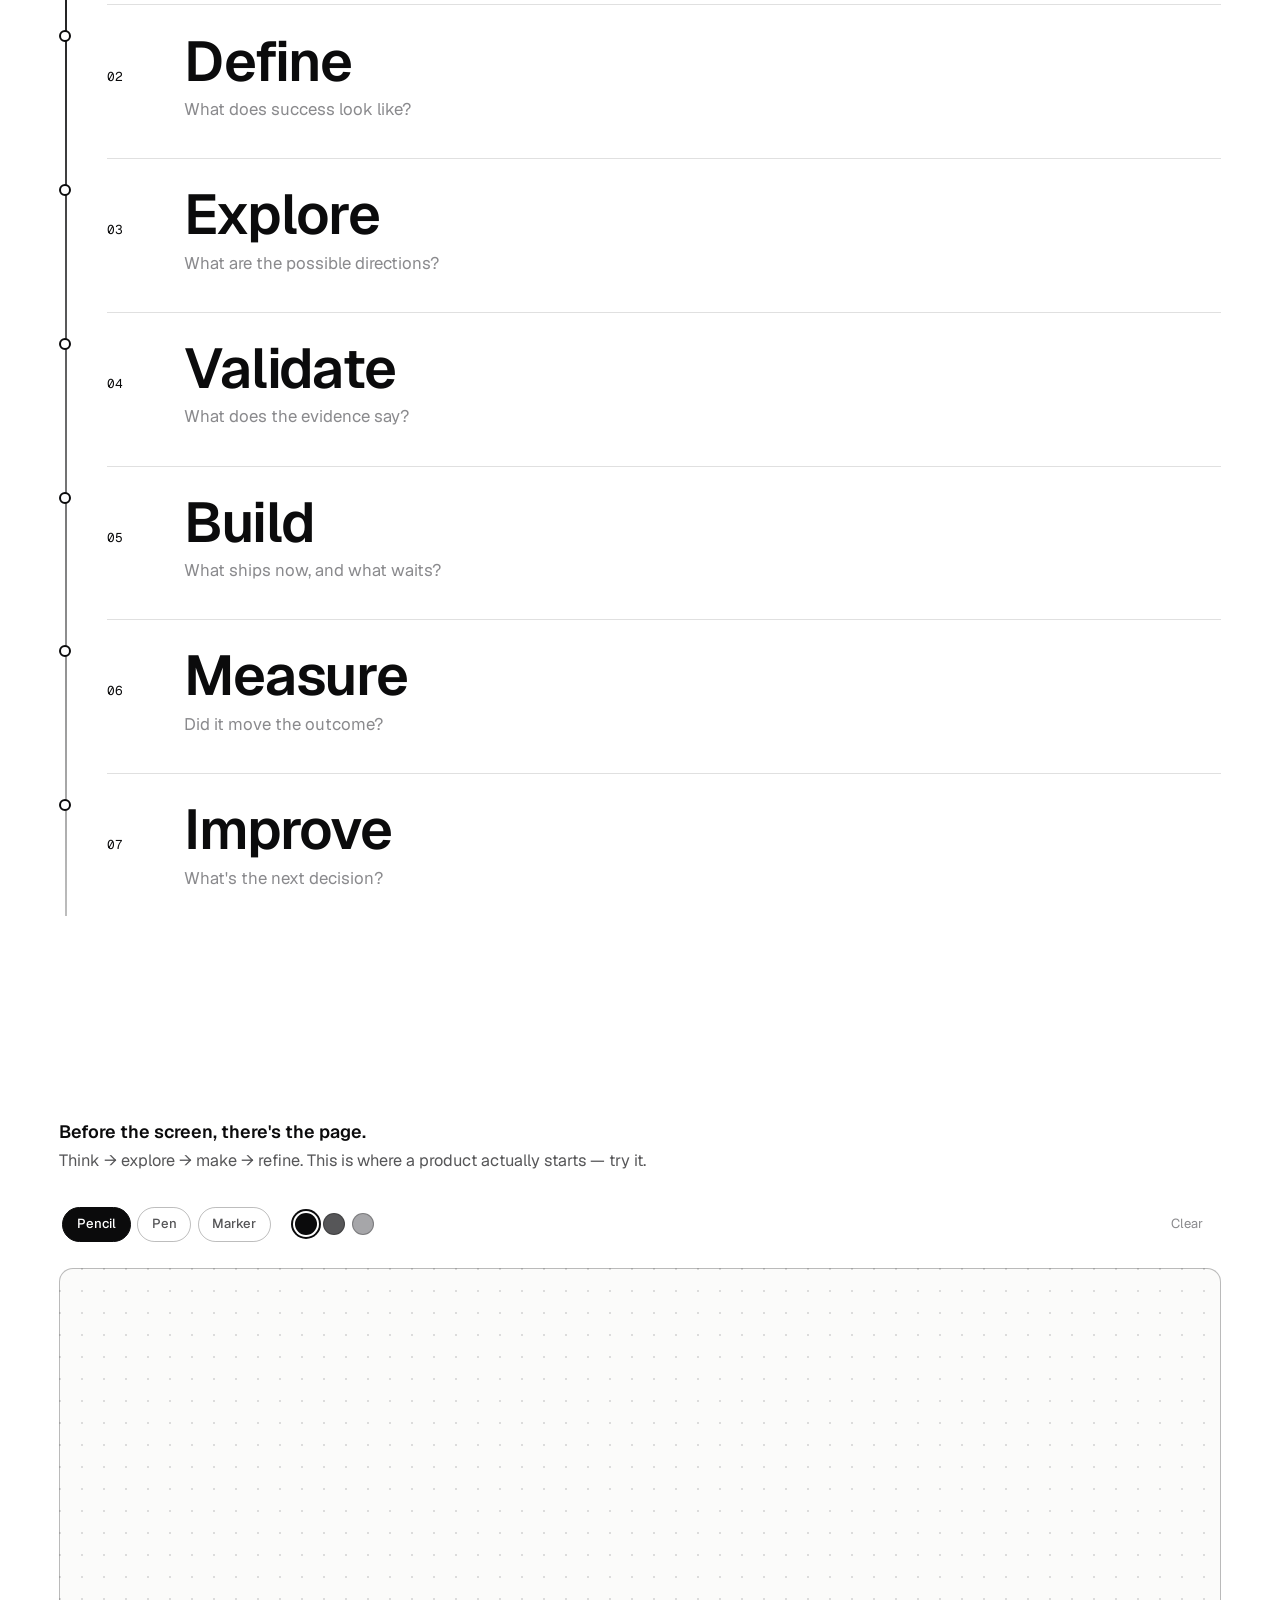
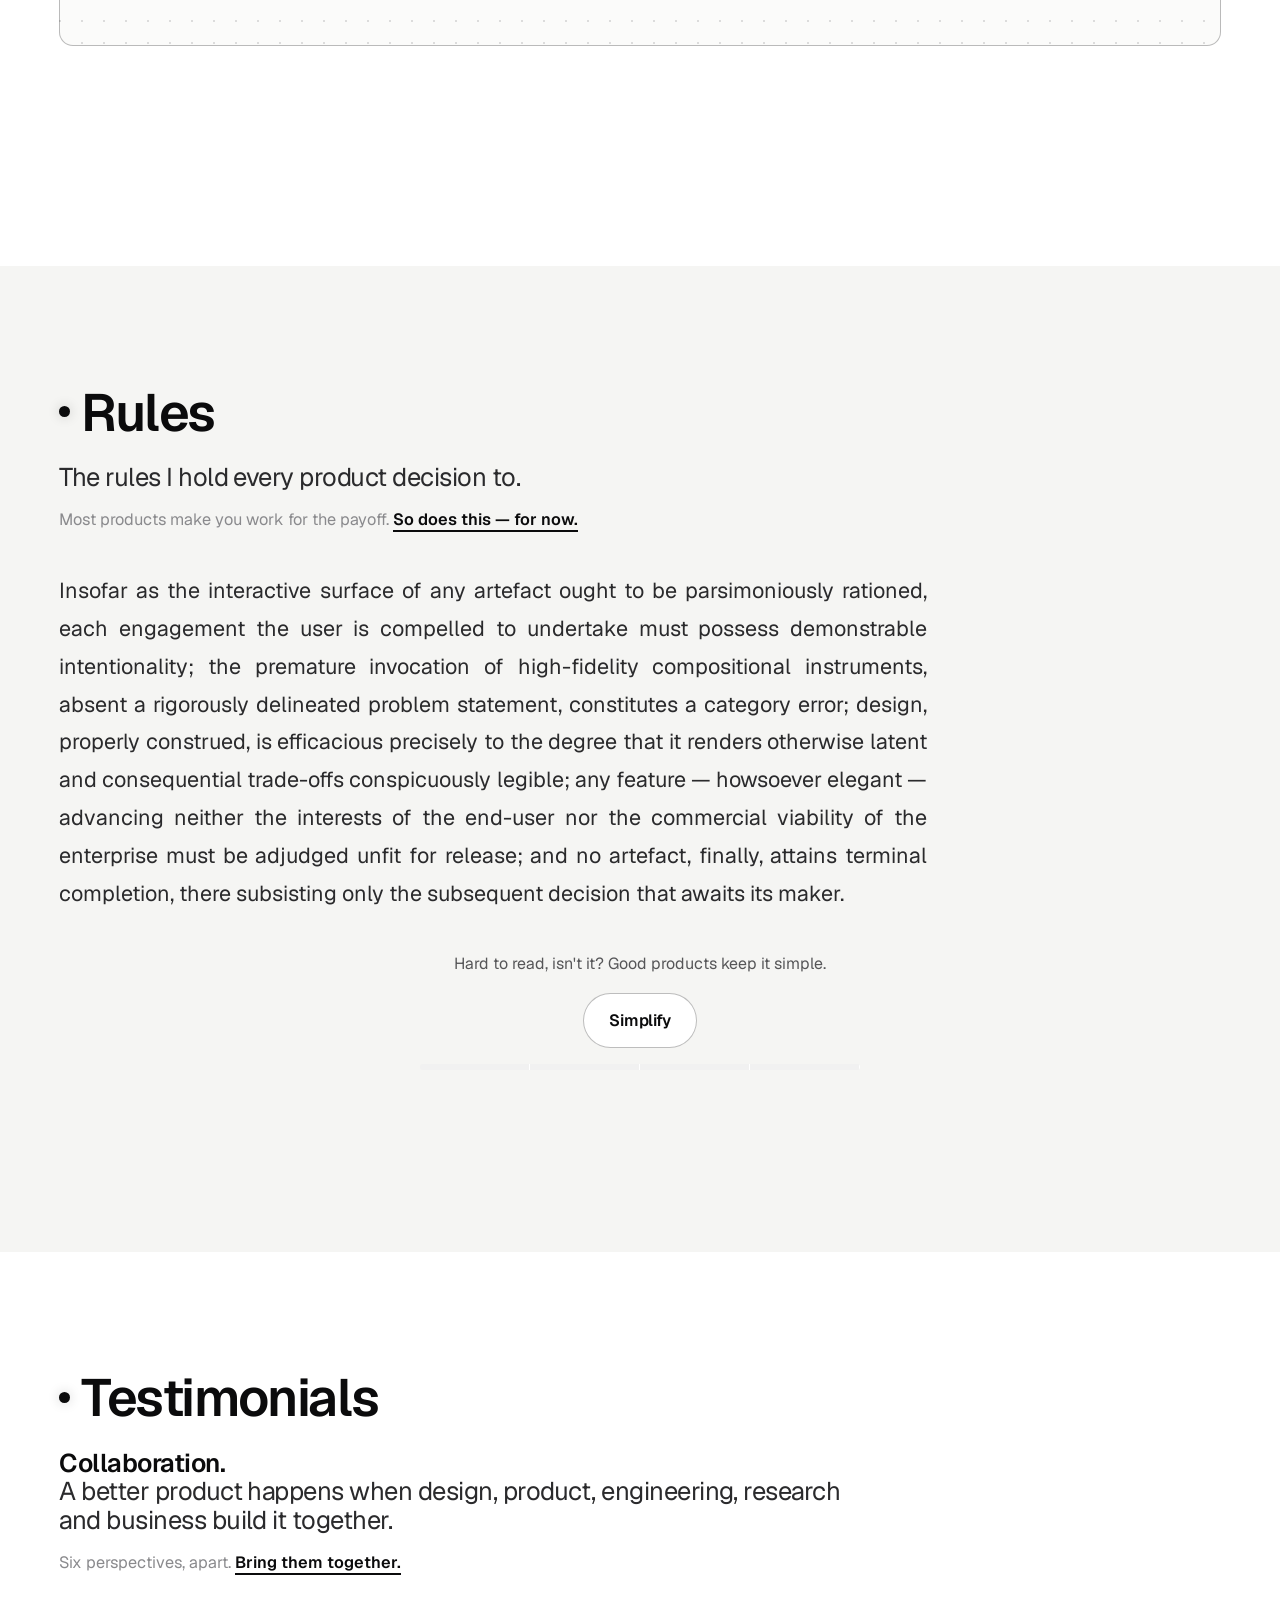
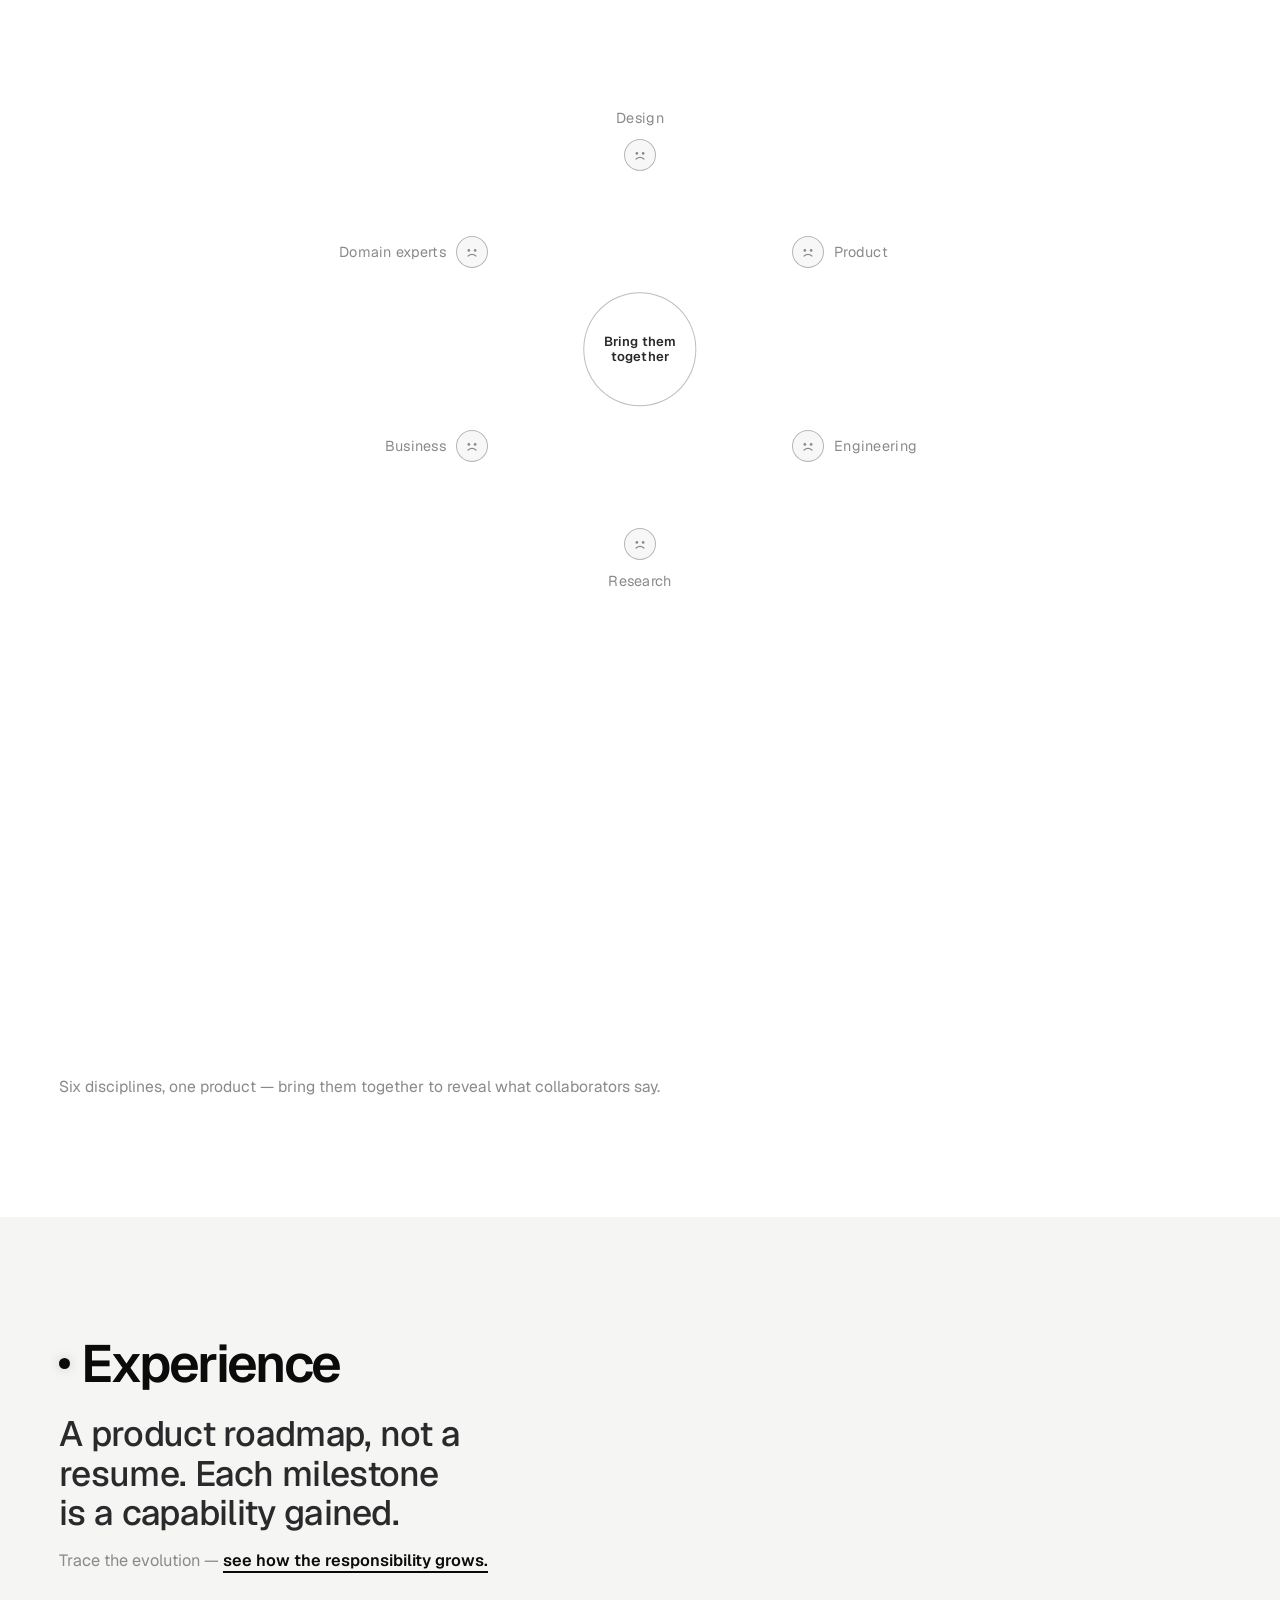
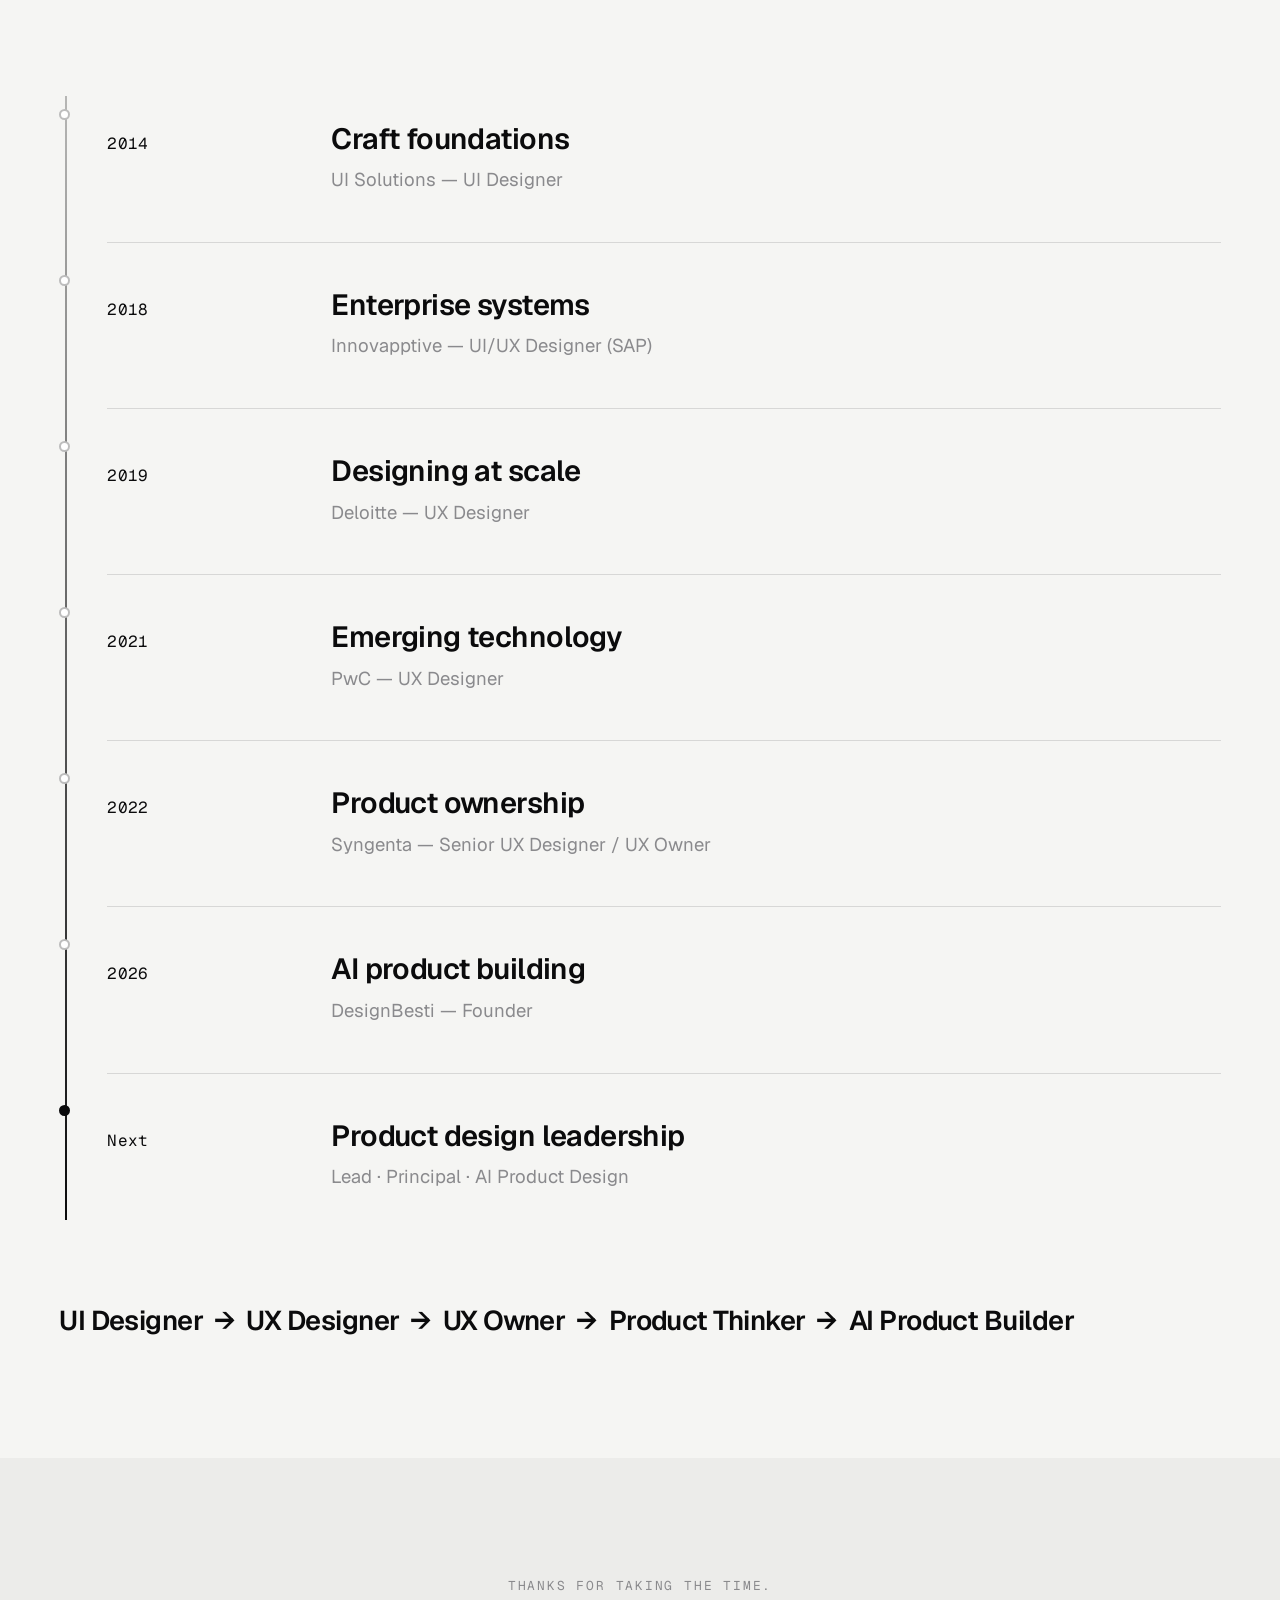
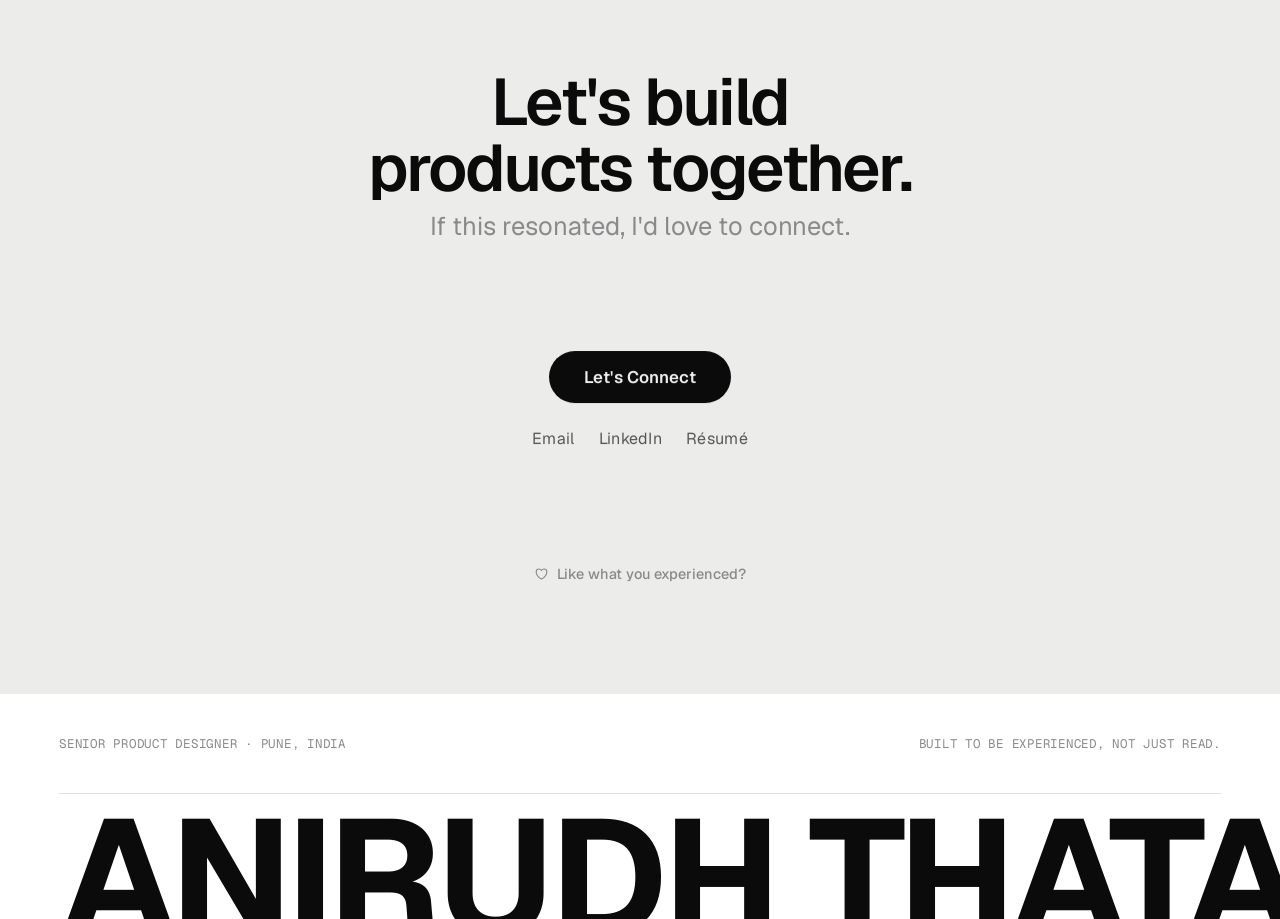
==== commit 5e5b6f46: "Add pinned sequences behind a ?pin=1 flag Holds a section still while the scroll advances its steps " ====
--- a/index.html
+++ b/index.html
@@ -32,6 +32,7 @@
   <link rel="stylesheet" href="css/base.css" />
   <link rel="stylesheet" href="css/layout.css" />
   <link rel="stylesheet" href="css/sections.css" />
+  <link rel="stylesheet" href="css/pin.css?v=3" />
   <link rel="icon" href="assets/favicon.svg" type="image/svg+xml" />
 </head>
 
--- a/css/pin.css
+++ b/css/pin.css
@@ -0,0 +1,112 @@
+/* ---------------------------------------------------------------------------
+   PINNED SEQUENCES — experimental, only active under ?pin=1
+   Everything here is scoped to html[data-pin="on"], so the shipped site is
+   untouched unless the flag asks for it.
+   ------------------------------------------------------------------------- */
+
+/* The steps share one slot. Height is measured from the tallest step before
+   they collapse, so the pinned section never resizes as it advances. */
+html[data-pin="on"] .pin-stage {
+  position: relative;
+  min-height: var(--pin-h, 8rem);
+  display: block;
+}
+html[data-pin="on"] .pin-stage > .pin-step {
+  position: absolute;
+  top: 0;
+  left: 0;
+  width: 100%;
+  margin: 0;
+  transition: opacity 0.55s var(--ease-out), transform 0.55s var(--ease-out);
+}
+/* !important is doing real work here, not papering over a specificity slip:
+   these same elements carry the site's GSAP rise animation, which writes
+   opacity and transform as inline styles. Inline beats every selector, so
+   without this the held step stays at whatever opacity the rise tween last
+   set — which is 0 for any step that has not entered yet. */
+html[data-pin="on"] .pin-stage > .pin-step:not(.is-lit) {
+  opacity: 0 !important;
+  transform: translateY(16px) !important;
+  pointer-events: none;
+}
+html[data-pin="on"] .pin-stage > .pin-step.is-lit {
+  opacity: 1 !important;
+  visibility: visible !important;
+  transform: none !important;
+  pointer-events: auto;
+}
+
+/* Held sections centre what they are holding, so the step sits in the middle
+   of the screen rather than riding the top edge. */
+html[data-pin="on"] .pin-seq {
+  display: flex;
+  flex-direction: column;
+  justify-content: center;
+  min-height: 100vh;
+}
+
+/* A horizontal chain reads as a row, not a stack — give those stages their
+   own row rhythm instead of the absolute slot. */
+html[data-pin="on"] .db-techflow .pin-stage,
+html[data-pin="on"] .cw-flow .pin-stage {
+  display: flex;
+  align-items: center;
+  min-height: 0;
+}
+html[data-pin="on"] .db-techflow .pin-stage > .pin-step,
+html[data-pin="on"] .cw-flow .pin-stage > .pin-step {
+  position: static;
+  width: auto;
+  transform: none;
+}
+html[data-pin="on"] .db-techflow .pin-stage > .pin-step:not(.is-lit),
+html[data-pin="on"] .cw-flow .pin-stage > .pin-step:not(.is-lit) {
+  opacity: 0.2 !important;
+  transform: none !important;
+  pointer-events: auto;
+}
+html[data-pin="on"] .db-techflow .pin-stage > .pin-step.is-lit,
+html[data-pin="on"] .cw-flow .pin-stage > .pin-step.is-lit {
+  opacity: 1 !important;
+  visibility: visible !important;
+  transform: none !important;
+}
+
+/* ---- the compare flag ---------------------------------------------------- */
+.pin-flag {
+  position: fixed;
+  left: clamp(0.75rem, 2vw, 1.5rem);
+  bottom: clamp(0.75rem, 2vw, 1.5rem);
+  z-index: 95;
+  display: flex;
+  align-items: center;
+  gap: 0.7rem;
+  padding: 0.6rem 0.7rem 0.6rem 0.9rem;
+  background: #ffffff;
+  color: #0b0b0c;
+  border: 1px solid rgba(0, 0, 0, 0.26);
+  border-radius: 999px;
+  box-shadow: 0 16px 40px -20px rgba(0, 0, 0, 0.45);
+  font-family: var(--font-mono);
+  font-size: 0.68rem;
+  letter-spacing: 0.08em;
+  text-transform: uppercase;
+}
+.pin-flag b { font-weight: 700; }
+.pin-flag__dot { width: 7px; height: 7px; border-radius: 50%; background: #0b0b0c; }
+.pin-flag button {
+  font: inherit;
+  text-transform: uppercase;
+  letter-spacing: 0.08em;
+  background: #0b0b0c;
+  color: #ffffff;
+  border: 0;
+  border-radius: 999px;
+  padding: 0.45rem 0.8rem;
+  cursor: pointer;
+}
+.pin-flag button:focus-visible { outline: 2px solid #0b0b0c; outline-offset: 2px; }
+
+@media (max-width: 560px) {
+  .pin-flag { font-size: 0.6rem; padding: 0.5rem 0.5rem 0.5rem 0.75rem; }
+}
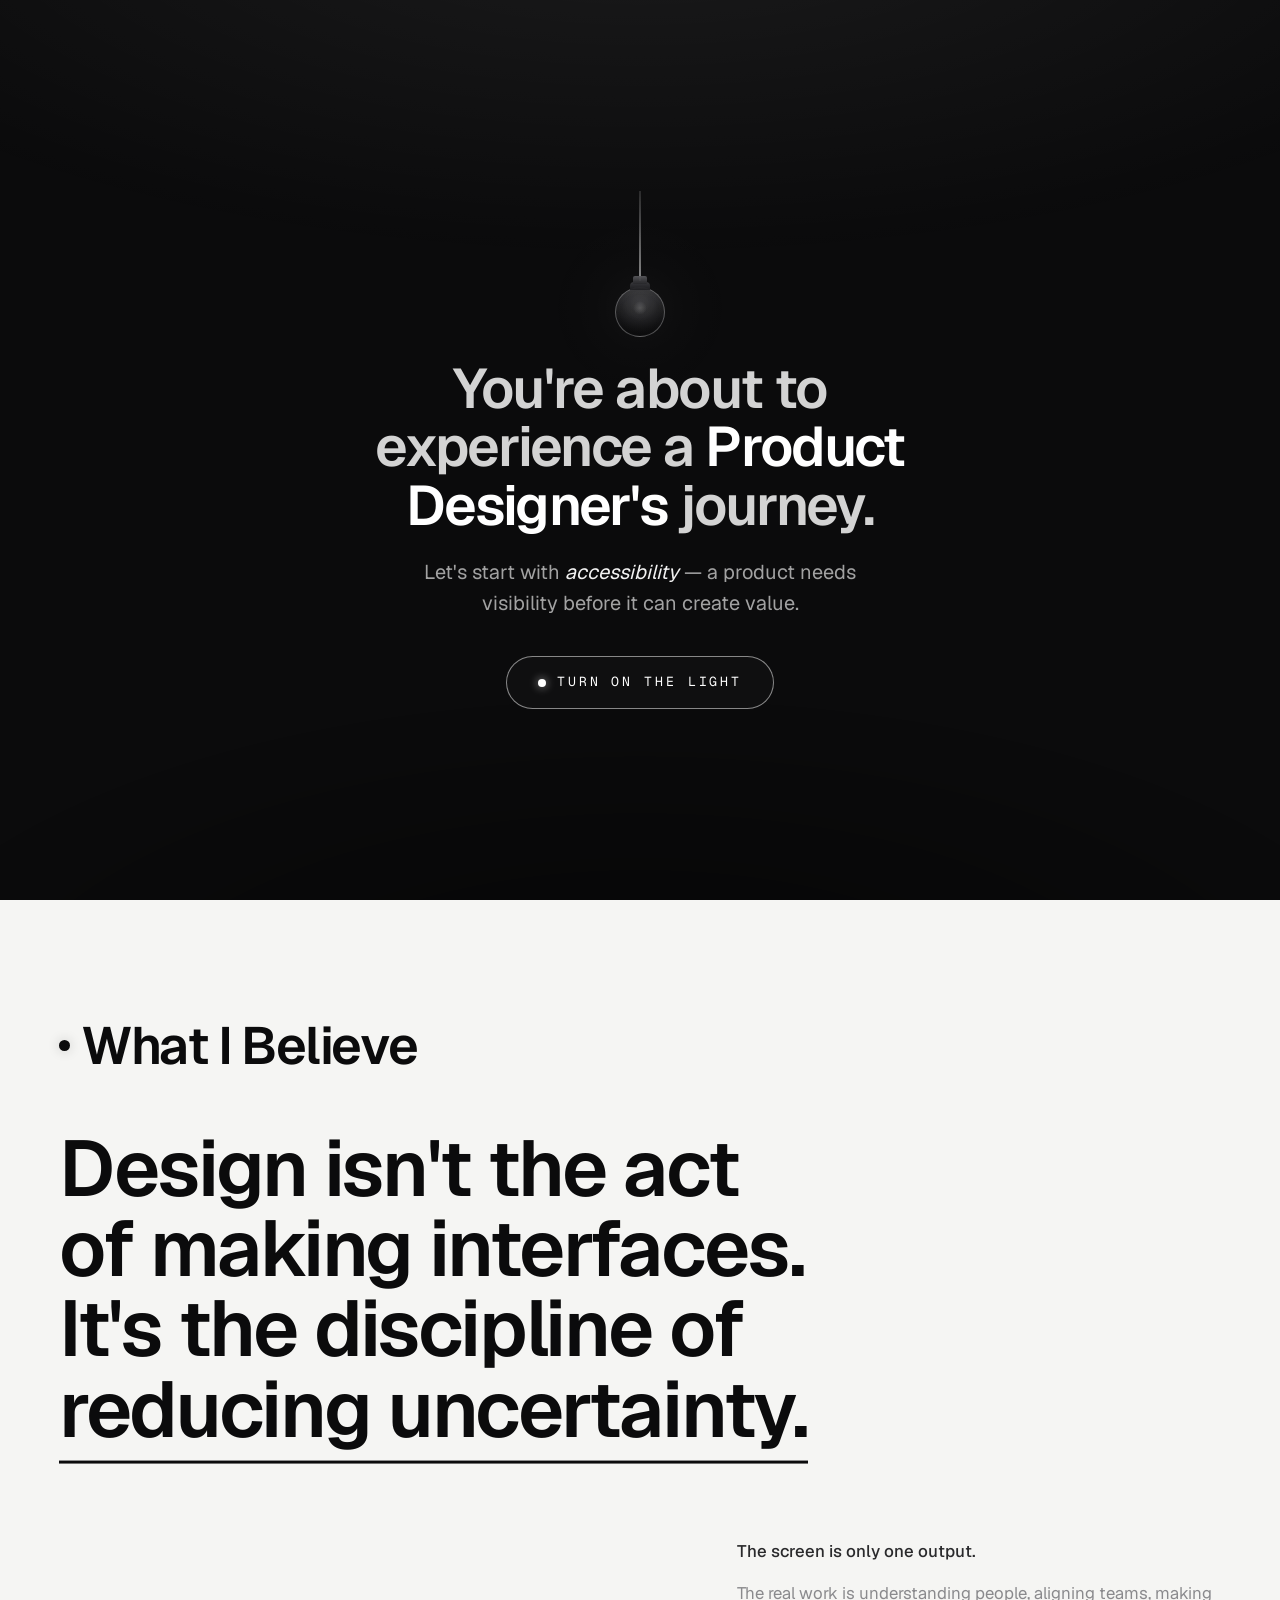
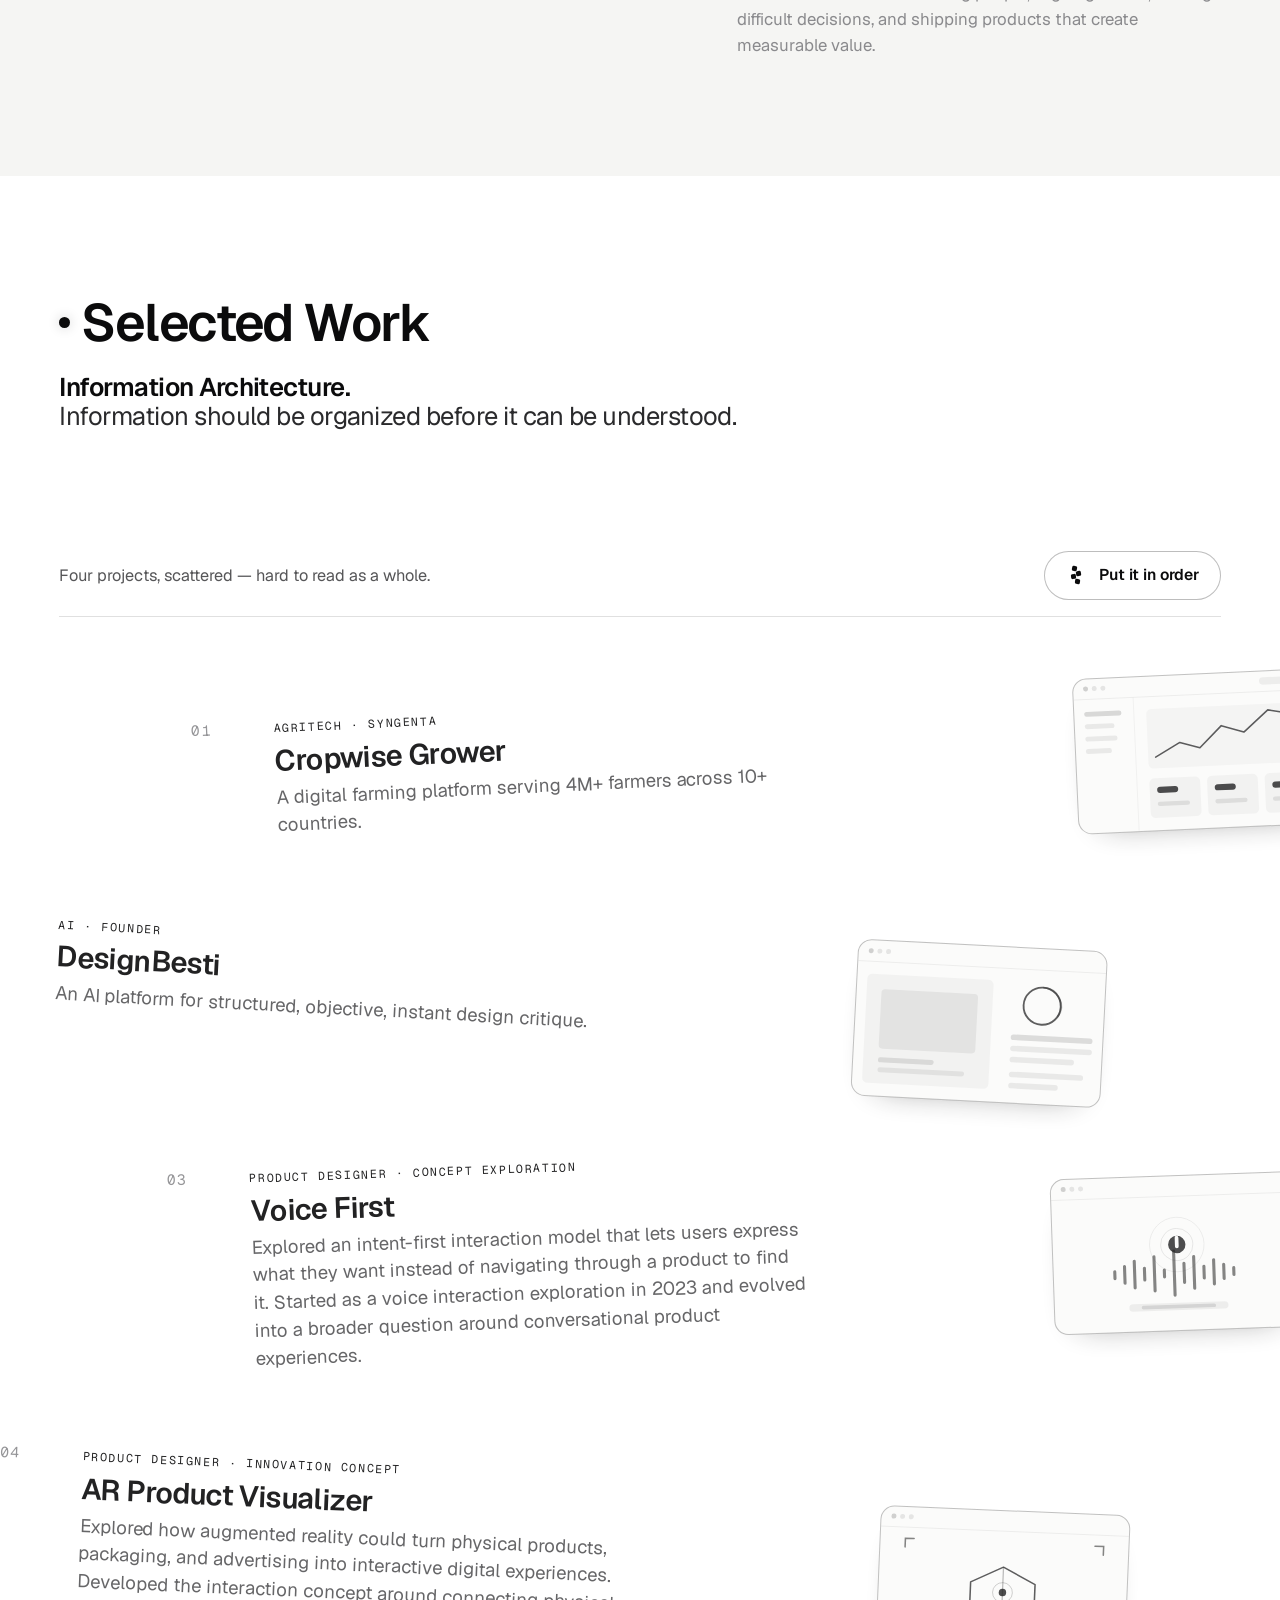
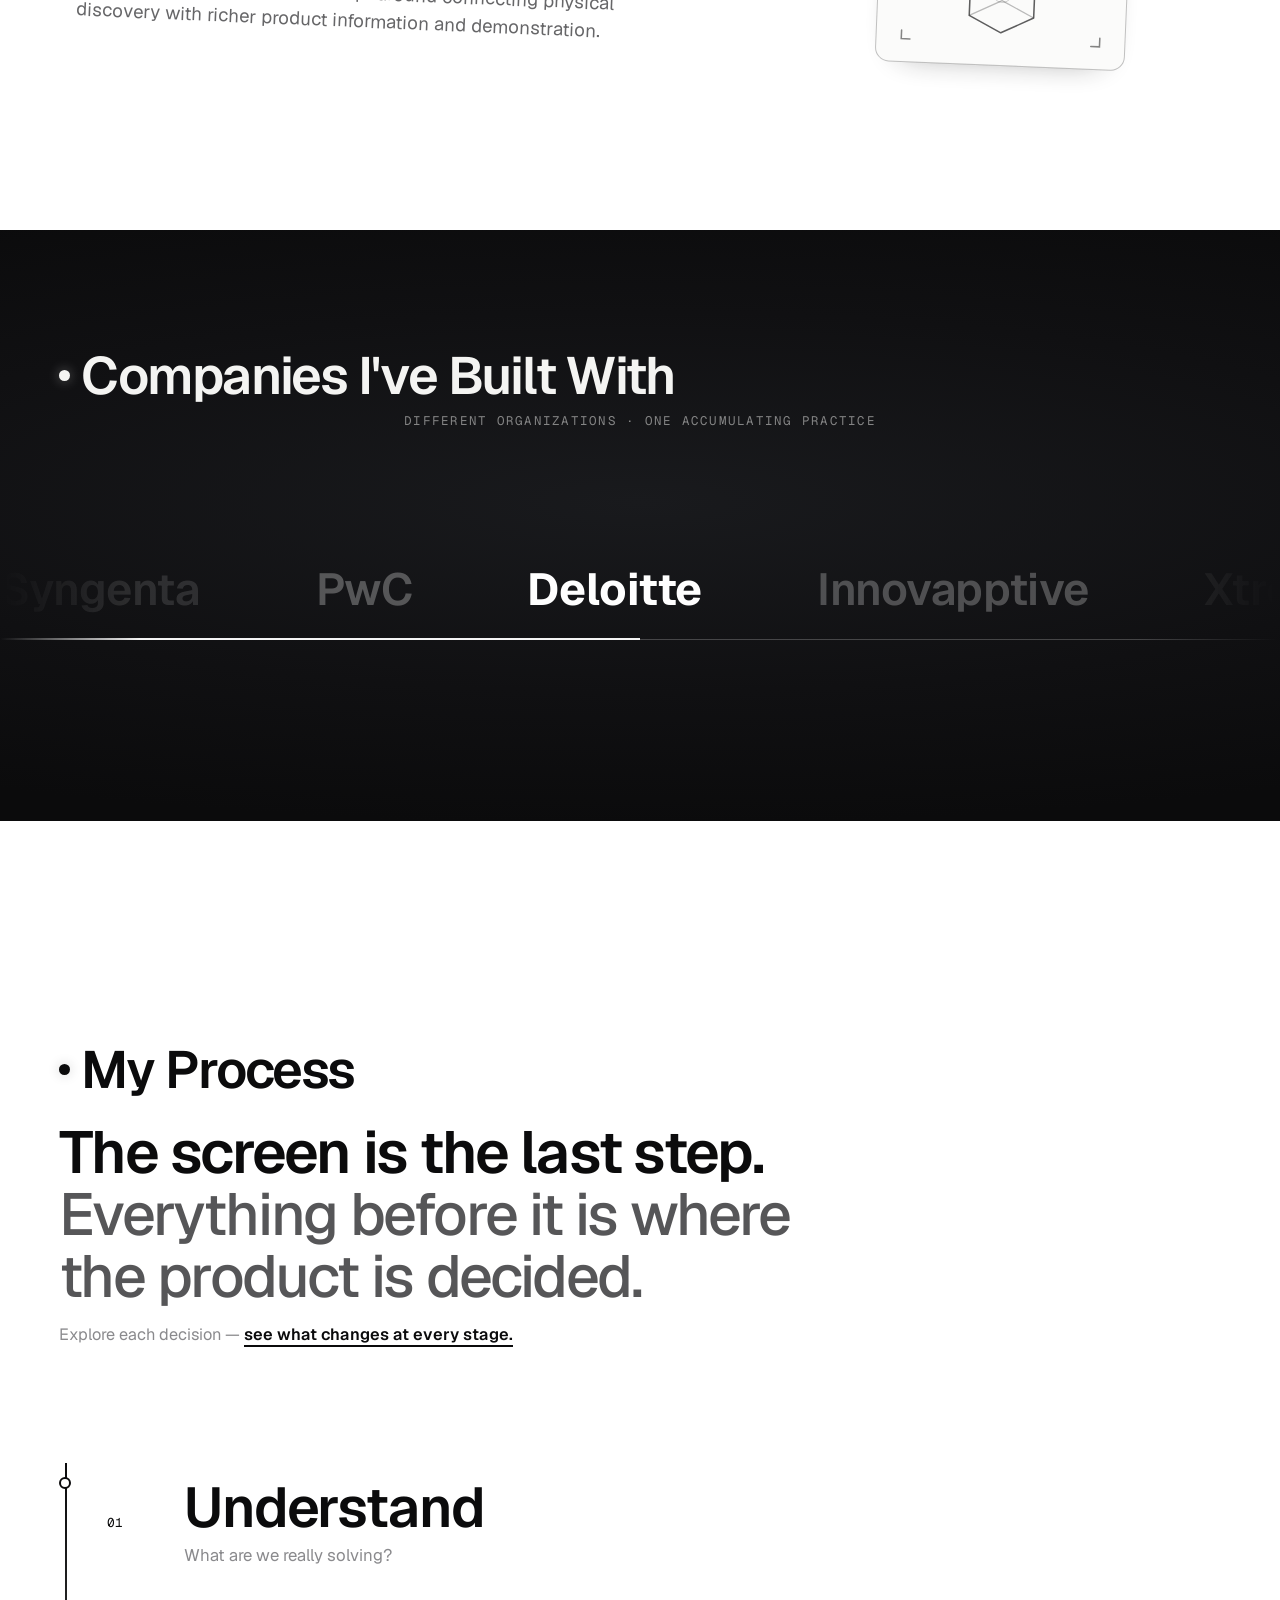
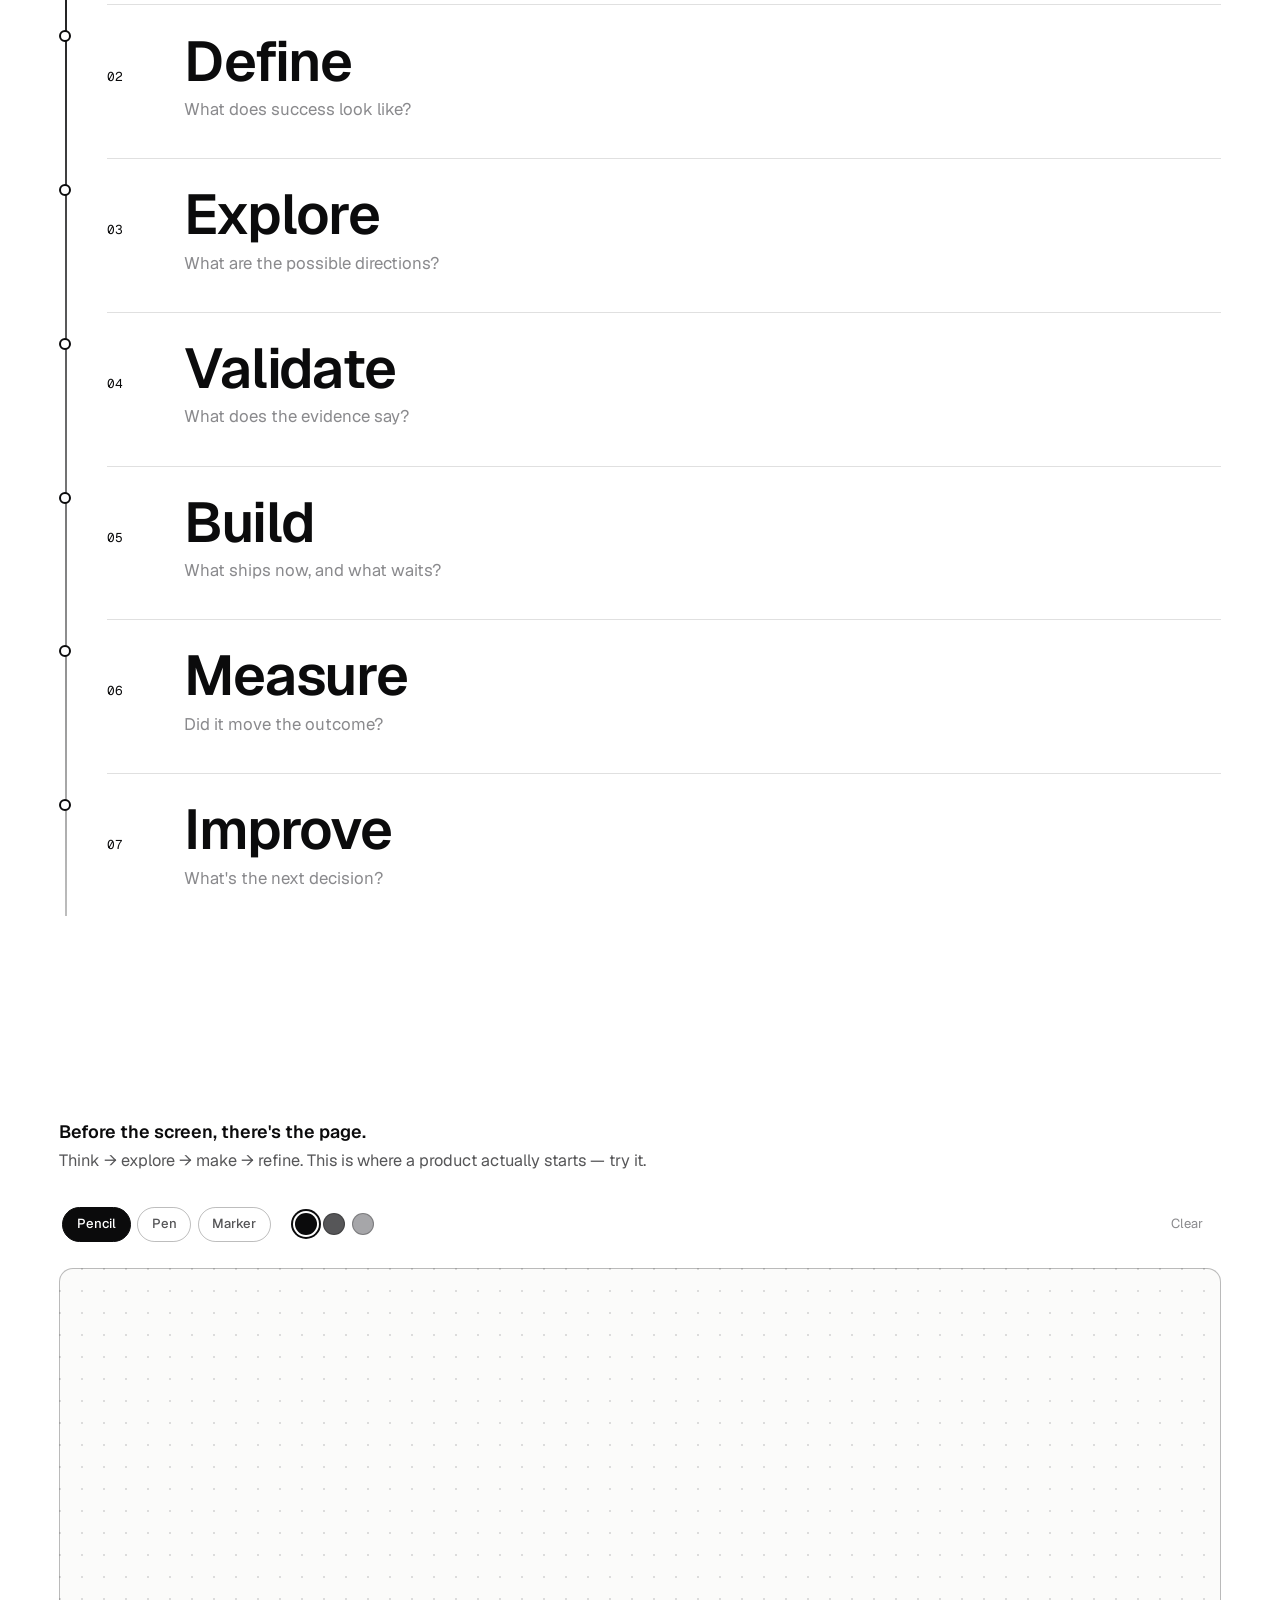
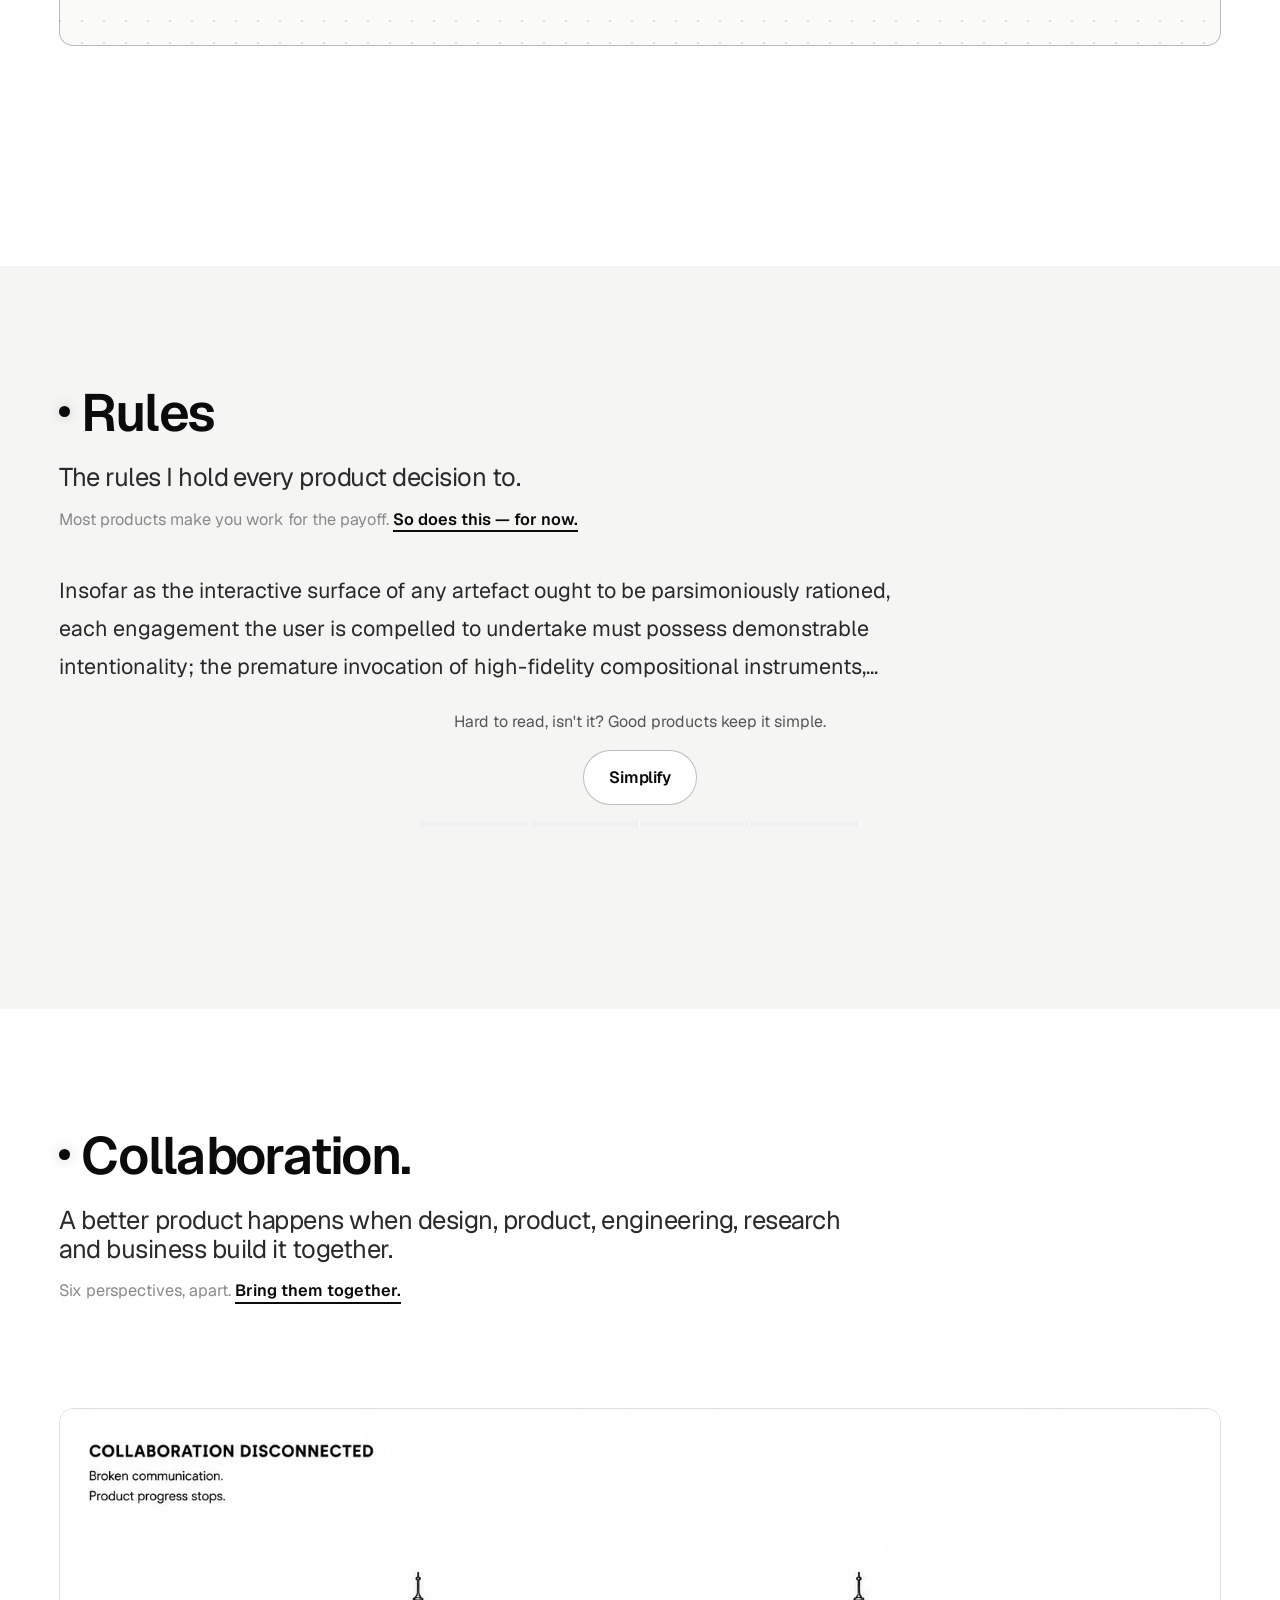
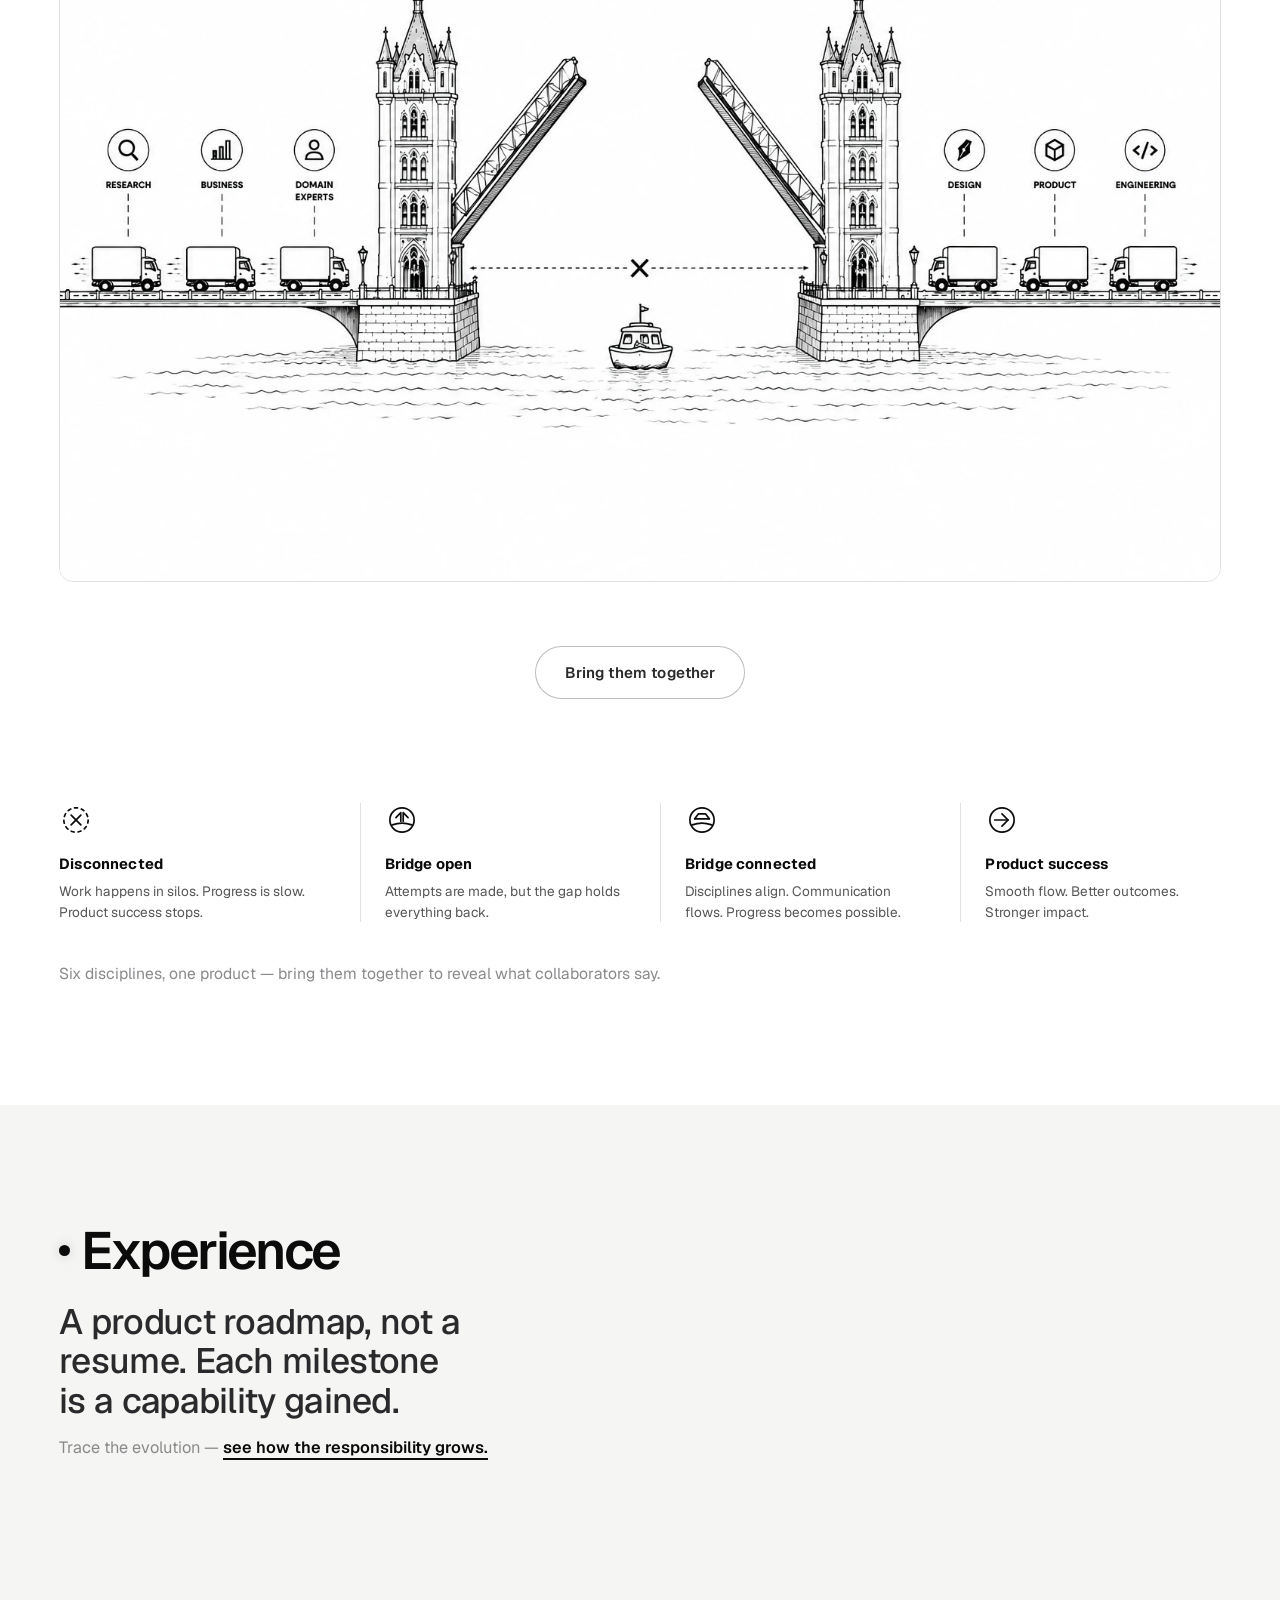
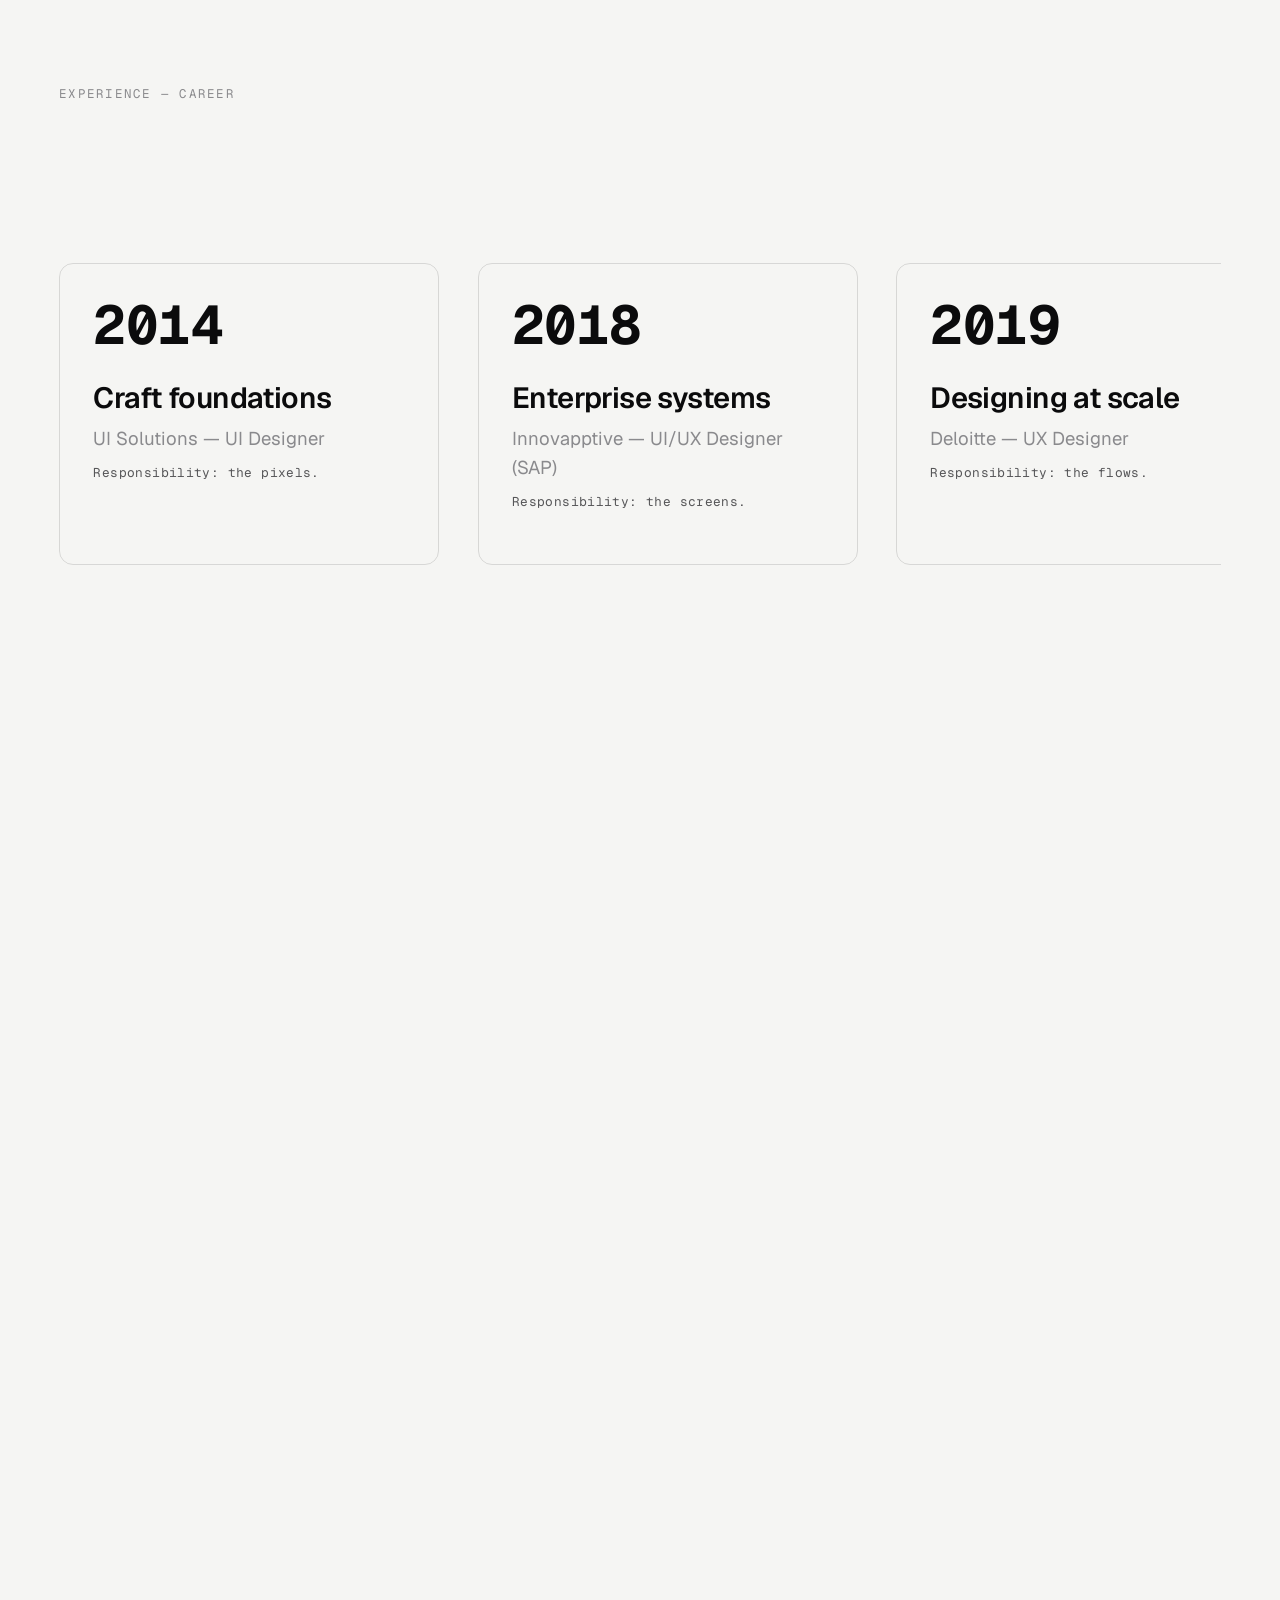
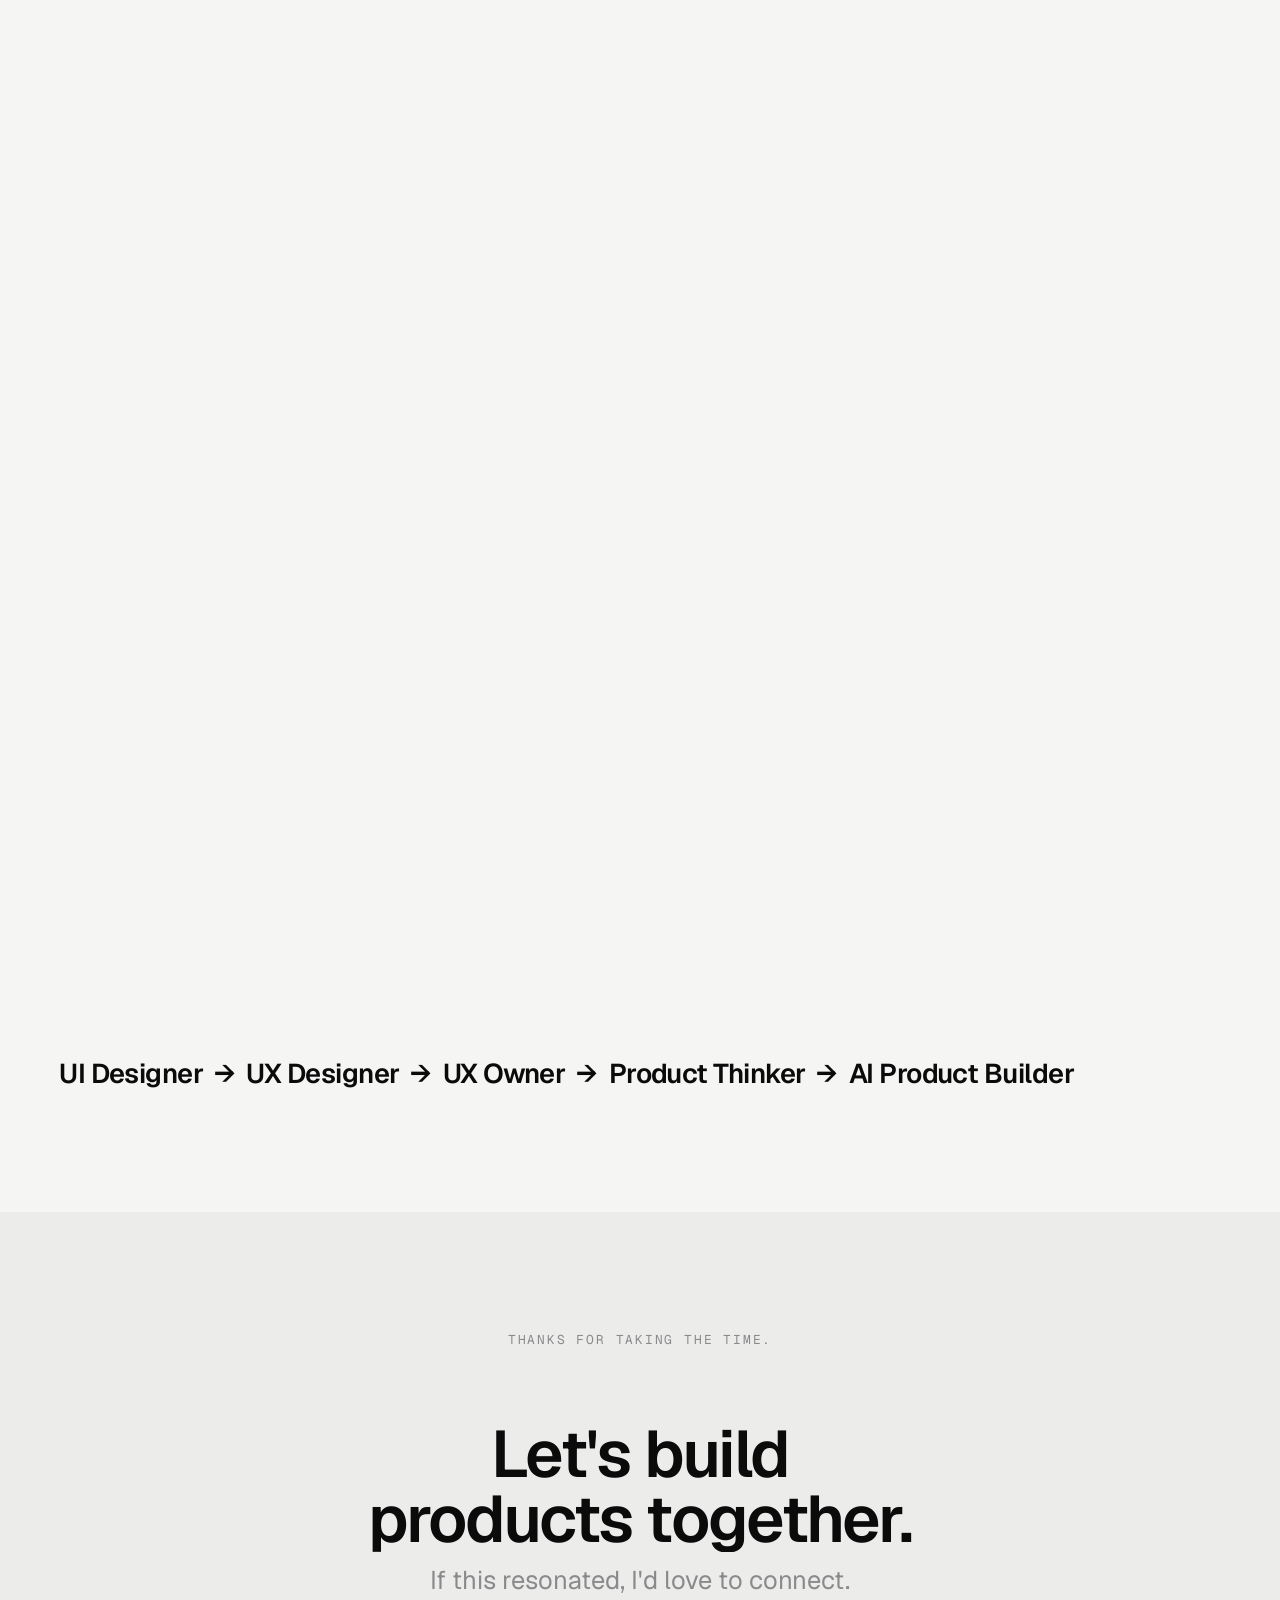
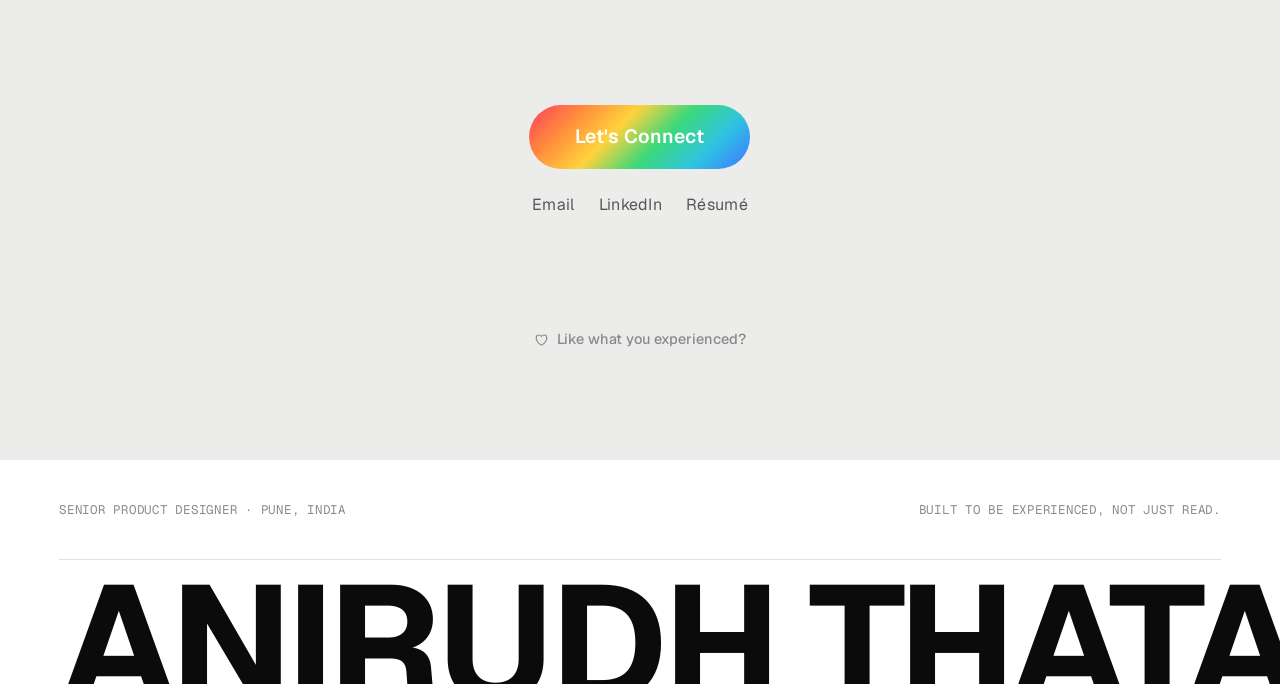
==== commit 144d78b2: "Redesign Collaboration bridge, add hover explanations, wire real music tracks - Replace the collabor" ====
--- a/index.html
+++ b/index.html
@@ -33,6 +33,7 @@
   <link rel="stylesheet" href="css/layout.css" />
   <link rel="stylesheet" href="css/sections.css" />
   <link rel="stylesheet" href="css/pin.css?v=3" />
+  <link rel="stylesheet" href="css/smooth.css?v=1" />
   <link rel="icon" href="assets/favicon.svg" type="image/svg+xml" />
 </head>
 
@@ -44,8 +45,11 @@
   <!-- Music / vibe — the visitor personalises the experience. -->
   <div class="vibe" id="vibe" data-open="false" data-playing="false">
     <button class="vibe__toggle" id="vibe-toggle" aria-expanded="false" aria-label="Choose your vibe — background music">
-      <span class="vibe__eq" aria-hidden="true"><i></i><i></i><i></i><i></i></span>
-      <span class="vibe__toggle-label" id="vibe-toggle-label">What's your vibe?</span>
+      <span class="vibe__wave" aria-hidden="true">
+        <svg viewBox="0 0 26 16" width="26" height="16" fill="none">
+          <path d="M-11 8 Q-8 6.5 -5 8 T1 8 T7 8 T13 8 T19 8 T25 8 T31 8 T37 8" stroke="currentColor" stroke-width="1.6" stroke-linecap="round" />
+        </svg>
+      </span>
     </button>
     <div class="vibe__panel" role="group" aria-label="Music vibe">
       <button class="vibe__chip" data-vibe="melody" aria-pressed="false">Melody</button>
@@ -98,7 +102,7 @@
         <li><a href="#rules">Rules</a></li>
         <li><a href="#experience">Experience</a></li>
       </ul>
-      <a class="site-nav__cta" href="#contact">Let's Connect</a>
+      <a class="site-nav__cta" href="#contact" data-explain="Jumps down to the contact section">Let's Connect</a>
     </nav>
   </header>
 
@@ -129,8 +133,8 @@
           Experience product design, don't just read about it.
         </p>
         <div class="hero__actions" data-reveal-item="actions">
-          <a class="btn btn--primary" href="#work">View Selected Work</a>
-          <a class="btn btn--ghost" href="#contact">Let's Connect</a>
+          <a class="btn btn--primary" href="#work" data-explain="Scrolls to the case studies below">View Selected Work</a>
+          <a class="btn btn--ghost" href="#contact" data-explain="Jumps down to the contact section">Let's Connect</a>
         </div>
       </div>
 
@@ -178,7 +182,7 @@
             <span class="ia-prompt__before">Four projects, scattered — hard to read as a whole.</span>
             <span class="ia-prompt__after">Reorganized into one clear structure. That's information architecture.</span>
           </p>
-          <button type="button" class="ia-cta" id="work-organize" aria-pressed="false" aria-describedby="work-title">
+          <button type="button" class="ia-cta" id="work-organize" aria-pressed="false" aria-describedby="work-title" data-explain="Organizes the scattered case studies into one clear structure">
             <span class="ia-cta__glyph" aria-hidden="true"><i></i><i></i><i></i><i></i></span>
             <span class="ia-cta__label">
               <span class="ia-cta__idle">Put it in order</span>
@@ -243,7 +247,6 @@
       <div class="trajectory" aria-hidden="true">
         <div class="trajectory__line"></div>
         <div class="trajectory__line-lit"></div>
-        <div class="trajectory__focal"></div>
         <div class="trajectory__track" id="marquee-track"></div>
       </div>
       <p class="sr-only">Anirudh has built with Syngenta, PwC, Deloitte, Innovapptive, Xtream IT Solutions, and UI Solutions.</p>
@@ -330,7 +333,7 @@
 
       <div class="rules__action">
         <p class="rules__prompt">Hard to read, isn't it? Good products keep it simple.</p>
-        <button type="button" class="rules__click" id="rules-click" aria-describedby="rules-title" aria-live="off">
+        <button type="button" class="rules__click" id="rules-click" aria-describedby="rules-title" aria-live="off" data-explain="Reveals the readable version of this text">
           <span class="rules__click-label">Simplify</span>
         </button>
         <div class="rules__meter" aria-hidden="true"><span class="rules__meter-fill" id="rules-meter"></span></div>
@@ -367,33 +370,49 @@
          =============================================================== -->
     <section id="testimonials" class="section testimonials" data-lx="50%" data-lsize="60vmax" aria-labelledby="testimonials-title" data-state="disconnected">
       <div class="section__head section__head--stacked">
-        <p class="section__label" id="testimonials-title">Testimonials</p>
+        <p class="section__label" id="testimonials-title">Collaboration.</p>
         <p class="section__principle">
-          <span class="section__principle-name">Collaboration.</span>
           A better product happens when design, product, engineering, research and business build it together.
         </p>
         <p class="section__invite">Six perspectives, apart. <span>Bring them together.</span></p>
       </div>
 
       <div class="ecosystem" id="team" data-connected="false">
-        <svg class="ecosystem__wires" id="team-wires" viewBox="0 0 100 100" aria-hidden="true">
-          <circle class="eco-ring" id="eco-ring" cx="50" cy="50" r="36" pathLength="1" />
-        </svg>
-        <ul class="ecosystem__nodes" id="team-nodes">
-          <li class="eco-node" data-role="Design"><span class="eco-node__dot" aria-hidden="true"></span><span class="eco-node__label">Design</span></li>
-          <li class="eco-node" data-role="Product"><span class="eco-node__dot" aria-hidden="true"></span><span class="eco-node__label">Product</span></li>
-          <li class="eco-node" data-role="Engineering"><span class="eco-node__dot" aria-hidden="true"></span><span class="eco-node__label">Engineering</span></li>
-          <li class="eco-node" data-role="Research"><span class="eco-node__dot" aria-hidden="true"></span><span class="eco-node__label">Research</span></li>
-          <li class="eco-node" data-role="Business"><span class="eco-node__dot" aria-hidden="true"></span><span class="eco-node__label">Business</span></li>
-          <li class="eco-node" data-role="Domain"><span class="eco-node__dot" aria-hidden="true"></span><span class="eco-node__label">Domain experts</span></li>
-        </ul>
-        <button type="button" class="ecosystem__core" id="testimonials-connect" aria-pressed="false">
-          <span class="ecosystem__core-idle" aria-hidden="true">Bring them<br>together</span>
-          <span class="ecosystem__core-done" aria-hidden="true">Aligned</span>
-          <span class="sr-only">Bring the disciplines together into one aligned product</span>
-        </button>
-      </div>
-
+        <img class="ecosystem__frame ecosystem__frame--open" src="assets/collab-bridge-open.webp" alt="Bridge open: Research, Business and Domain Experts queue on one bank, Design, Product and Engineering on the other. Neither side can cross the gap — disconnected teams, broken communication, progress stops." width="1536" height="1024" />
+        <img class="ecosystem__frame ecosystem__frame--connected" src="assets/collab-bridge-connected.webp" alt="Bridge connected: all six disciplines cross together in one continuous line, with communication flowing back and forth across the span — aligned teams, open communication, progress flows." width="1536" height="1024" />
+      </div>
+      <button type="button" class="ecosystem__core" id="testimonials-connect" aria-pressed="false" data-explain="Closes the bridge so all six disciplines can cross">
+        <span class="ecosystem__core-idle" aria-hidden="true">Bring them together</span>
+        <span class="ecosystem__core-done" aria-hidden="true">Team aligned</span>
+        <span class="sr-only">Bring the disciplines together so the product can cross</span>
+      </button>
+
+      <ul class="ecosystem__summary" aria-hidden="true">
+        <li class="ecosystem__summary-step">
+          <span class="ecosystem__summary-icon"><svg viewBox="0 0 28 28" aria-hidden="true"><circle cx="14" cy="14" r="10" stroke-dasharray="2.5 3.2" /><line x1="10" y1="10" x2="18" y2="18" /><line x1="18" y1="10" x2="10" y2="18" /></svg></span>
+          <span class="ecosystem__summary-label">Disconnected</span>
+          <span class="ecosystem__summary-copy">Work happens in silos. Progress is slow. Product success stops.</span>
+        </li>
+        <li class="ecosystem__summary-step">
+          <span class="ecosystem__summary-icon"><svg viewBox="0 0 28 28" aria-hidden="true"><circle cx="14" cy="14" r="10" /><path d="M9 12 L13 8 M13 8 L13 15" /><path d="M19 12 L15 8 M15 8 L15 15" /><path d="M6 18 Q14 15 22 18" /></svg></span>
+          <span class="ecosystem__summary-label">Bridge open</span>
+          <span class="ecosystem__summary-copy">Attempts are made, but the gap holds everything back.</span>
+        </li>
+        <li class="ecosystem__summary-step">
+          <span class="ecosystem__summary-icon"><svg viewBox="0 0 28 28" aria-hidden="true"><circle cx="14" cy="14" r="10" /><path d="M8 13 L11 9 L17 9 L20 13" /><line x1="8" y1="13" x2="20" y2="13" /><path d="M6 18 Q14 15 22 18" /></svg></span>
+          <span class="ecosystem__summary-label">Bridge connected</span>
+          <span class="ecosystem__summary-copy">Disciplines align. Communication flows. Progress becomes possible.</span>
+        </li>
+        <li class="ecosystem__summary-step">
+          <span class="ecosystem__summary-icon"><svg viewBox="0 0 28 28" aria-hidden="true"><circle cx="14" cy="14" r="10" /><line x1="8" y1="14" x2="19" y2="14" /><path d="M14 9 L19 14 L14 19" /></svg></span>
+          <span class="ecosystem__summary-label">Product success</span>
+          <span class="ecosystem__summary-copy">Smooth flow. Better outcomes. Stronger impact.</span>
+        </li>
+      </ul>
+      <p class="ecosystem__aha" id="team-aha" aria-live="polite"></p>
+      <p class="team__note" data-state-note>Six disciplines, one product — bring them together to reveal what collaborators say.</p>
+
+      <p class="testimonials__kicker testimonials__kicker--center">Testimonials</p>
       <ul class="quotes" id="quotes">
         <li class="quote">
           <blockquote class="quote__text">Anirudh's ability to quickly understand expectations and translate them into exceptional design solutions consistently impressed me.</blockquote>
@@ -404,7 +423,6 @@
           <p class="quote__by"><span class="quote__name">Grace Wolford</span><span class="quote__co">UX Researcher, Deloitte</span></p>
         </li>
       </ul>
-      <p class="team__note" data-state-note>Six disciplines, one product — bring them together to reveal what collaborators say.</p>
     </section>
 
     <!-- ===============================================================
@@ -417,15 +435,18 @@
         <p class="section__invite" data-anim="rise">Trace the evolution — <span>see how the responsibility grows.</span></p>
       </div>
 
-      <ol class="roadmap" data-explore>
-        <li class="roadmap__stop" data-explore-item data-anim="rise"><span class="roadmap__year">2014</span><div class="roadmap__body"><h3 class="roadmap__cap">Craft foundations</h3><p class="roadmap__org">UI Solutions — UI Designer</p><p class="roadmap__resp">Responsibility: the pixels.</p></div></li>
-        <li class="roadmap__stop" data-explore-item data-anim="rise"><span class="roadmap__year">2018</span><div class="roadmap__body"><h3 class="roadmap__cap">Enterprise systems</h3><p class="roadmap__org">Innovapptive — UI/UX Designer (SAP)</p><p class="roadmap__resp">Responsibility: the screens.</p></div></li>
-        <li class="roadmap__stop" data-explore-item data-anim="rise"><span class="roadmap__year">2019</span><div class="roadmap__body"><h3 class="roadmap__cap">Designing at scale</h3><p class="roadmap__org">Deloitte — UX Designer</p><p class="roadmap__resp">Responsibility: the flows.</p></div></li>
-        <li class="roadmap__stop" data-explore-item data-anim="rise"><span class="roadmap__year">2021</span><div class="roadmap__body"><h3 class="roadmap__cap">Emerging technology</h3><p class="roadmap__org">PwC — UX Designer</p><p class="roadmap__resp">Responsibility: the workflows.</p></div></li>
-        <li class="roadmap__stop" data-explore-item data-anim="rise"><span class="roadmap__year">2022</span><div class="roadmap__body"><h3 class="roadmap__cap">Product ownership</h3><p class="roadmap__org">Syngenta — Senior UX Designer / UX Owner</p><p class="roadmap__resp">Responsibility: the product's UX, end to end.</p></div></li>
-        <li class="roadmap__stop" data-explore-item data-anim="rise"><span class="roadmap__year">2026</span><div class="roadmap__body"><h3 class="roadmap__cap">AI product building</h3><p class="roadmap__org">DesignBesti — Founder</p><p class="roadmap__resp">Responsibility: the whole product.</p></div></li>
-        <li class="roadmap__stop roadmap__stop--next" data-explore-item data-anim="rise"><span class="roadmap__year">Next</span><div class="roadmap__body"><h3 class="roadmap__cap">Product design leadership</h3><p class="roadmap__org">Lead · Principal · AI Product Design</p><p class="roadmap__resp">Responsibility: product direction.</p></div></li>
-      </ol>
+      <div class="roadmap__viewport">
+        <p class="roadmap__viewport-label">Experience — Career</p>
+        <ol class="roadmap" data-explore>
+          <li class="roadmap__stop" data-explore-item><span class="roadmap__year">2014</span><div class="roadmap__body"><h3 class="roadmap__cap">Craft foundations</h3><p class="roadmap__org">UI Solutions — UI Designer</p><p class="roadmap__resp">Responsibility: the pixels.</p></div></li>
+          <li class="roadmap__stop" data-explore-item><span class="roadmap__year">2018</span><div class="roadmap__body"><h3 class="roadmap__cap">Enterprise systems</h3><p class="roadmap__org">Innovapptive — UI/UX Designer (SAP)</p><p class="roadmap__resp">Responsibility: the screens.</p></div></li>
+          <li class="roadmap__stop" data-explore-item><span class="roadmap__year">2019</span><div class="roadmap__body"><h3 class="roadmap__cap">Designing at scale</h3><p class="roadmap__org">Deloitte — UX Designer</p><p class="roadmap__resp">Responsibility: the flows.</p></div></li>
+          <li class="roadmap__stop" data-explore-item><span class="roadmap__year">2021</span><div class="roadmap__body"><h3 class="roadmap__cap">Emerging technology</h3><p class="roadmap__org">PwC — UX Designer</p><p class="roadmap__resp">Responsibility: the workflows.</p></div></li>
+          <li class="roadmap__stop" data-explore-item><span class="roadmap__year">2022</span><div class="roadmap__body"><h3 class="roadmap__cap">Product ownership</h3><p class="roadmap__org">Syngenta — Senior UX Designer / UX Owner</p><p class="roadmap__resp">Responsibility: the product's UX, end to end.</p></div></li>
+          <li class="roadmap__stop" data-explore-item><span class="roadmap__year">2026</span><div class="roadmap__body"><h3 class="roadmap__cap">AI product building</h3><p class="roadmap__org">DesignBesti — Founder</p><p class="roadmap__resp">Responsibility: the whole product.</p></div></li>
+          <li class="roadmap__stop roadmap__stop--next" data-explore-item><span class="roadmap__year">Next</span><div class="roadmap__body"><h3 class="roadmap__cap">Product design leadership</h3><p class="roadmap__org">Lead · Principal · AI Product Design</p><p class="roadmap__resp">Responsibility: product direction.</p></div></li>
+        </ol>
+      </div>
 
       <p class="evolution__line" data-anim="rise">
         UI Designer <span aria-hidden="true">→</span> UX Designer <span aria-hidden="true">→</span> UX Owner <span aria-hidden="true">→</span> Product Thinker <span aria-hidden="true">→</span> AI Product Builder
@@ -443,7 +464,7 @@
 
         <!-- The action — a real conversation. -->
         <div class="contact__connect" data-anim="rise">
-          <a class="btn btn--primary btn--lg" id="contact-cta" href="mailto:anirudh.thata@gmail.com?subject=Let's%20connect">Let's Connect</a>
+          <a class="btn btn--primary btn--lg" id="contact-cta" href="mailto:anirudh.thata@gmail.com?subject=Let's%20connect" data-explain="Opens your email client to start the conversation">Let's Connect</a>
           <div class="contact__links">
             <a href="mailto:anirudh.thata@gmail.com">Email</a>
             <a href="https://linkedin.com/in/anirudh-thata-a611a57b" target="_blank" rel="noopener">LinkedIn</a>
@@ -454,7 +475,7 @@
 
         <!-- Minimal appreciation — a small, real "like". -->
         <div class="appreciate appreciate--minimal" data-anim="rise">
-          <button type="button" class="appreciate__btn" id="appreciate-btn" aria-pressed="false">
+          <button type="button" class="appreciate__btn" id="appreciate-btn" aria-pressed="false" data-explain="A small, honest reaction — no login needed">
             <span class="appreciate__mark" aria-hidden="true">
               <svg viewBox="0 0 24 24"><path d="M12 21C12 21 3.5 15.5 3.5 9.4C3.5 6.6 5.7 4.8 8.1 4.8C9.8 4.8 11.2 5.8 12 7.2C12.8 5.8 14.2 4.8 15.9 4.8C18.3 4.8 20.5 6.6 20.5 9.4C20.5 15.5 12 21 12 21Z"/></svg>
             </span>
@@ -481,6 +502,7 @@
 
   <script defer src="js/vendor/gsap.min.js"></script>
   <script defer src="js/vendor/ScrollTrigger.min.js"></script>
+  <script defer src="js/vendor/lenis.min.js"></script>
   <script defer src="js/vendor/SplitText.min.js"></script>
   <script type="module" src="js/main.js"></script>
 </body>
--- a/css/base.css
+++ b/css/base.css
@@ -311,3 +311,43 @@
     clip-path: none;
   }
 }
+
+/* ---------------------------------------------------------------------------
+   Explain-on-hover — a short note above any [data-explain] control, telling
+   you what it does before you click it (see modules/explain.js). One shared
+   element, repositioned per target rather than one tooltip per control.
+   ------------------------------------------------------------------------- */
+.explain-tip {
+  position: fixed;
+  z-index: 250;
+  transform: translate(-50%, -100%);
+  max-width: 220px;
+  padding: 0.45rem 0.75rem;
+  border-radius: var(--radius-sm);
+  background: var(--c-warm-100);
+  color: var(--c-ink-800);
+  font-size: 0.78rem;
+  line-height: 1.35;
+  text-align: center;
+  text-wrap: balance;
+  pointer-events: none;
+  opacity: 0;
+  translate: 0 4px;
+  transition: opacity 0.18s ease, translate 0.18s ease;
+}
+.explain-tip::after {
+  content: "";
+  position: absolute;
+  top: 100%;
+  left: 50%;
+  transform: translateX(-50%);
+  border: 5px solid transparent;
+  border-top-color: var(--c-warm-100);
+}
+.explain-tip.is-visible {
+  opacity: 1;
+  translate: 0 0;
+}
+@media (hover: none) {
+  .explain-tip { display: none; }
+}
--- a/css/layout.css
+++ b/css/layout.css
@@ -177,16 +177,41 @@
 .site-nav__links a:hover { color: var(--c-warm-100); background-size: 100% 1px; }
 /* Bold, but settled: the weight carries the emphasis, so the frame steps back
    to a quiet hairline rather than competing with it. */
+/* The one button that exists on every page and never changes label — the
+   site's real primary action. A full-spectrum gradient marks it out from
+   every other (monochrome) control on purpose, rather than blending in. */
 .site-nav__cta {
   padding: 0.55rem 1.15rem;
-  border: 1px solid var(--c-line);
+  border: 1px solid transparent;
   border-radius: var(--radius-pill);
   font-size: 0.92rem;
   font-weight: 700;
   letter-spacing: -0.01em;
-  transition: border-color var(--dur-fast) var(--ease-out), color var(--dur-fast) var(--ease-out);
-}
-.site-nav__cta:hover { border-color: var(--c-light); color: var(--c-light-soft); }
+  color: #fff;
+  /* The full spectrum, always in motion — a doubled stop list on a 300%-wide
+     background, panned smoothly back and forth, so every colour (blue and
+     green included) gets its moment in view rather than sitting static. */
+  background: linear-gradient(135deg, #ff3c5f, #ff8a3c, #ffd23c, #3cd97a, #2ec4e0, #3c7cff, #a63cff, #ff3c5f, #ff8a3c, #ffd23c, #3cd97a, #2ec4e0, #3c7cff, #a63cff);
+  background-size: 300% 100%;
+  animation: cta-gradient-flow 7s ease-in-out infinite alternate;
+  box-shadow: 0 6px 18px -10px rgba(0, 0, 0, 0.35);
+  transition: transform var(--dur-fast) var(--ease-out), box-shadow var(--dur-mid) var(--ease-out),
+    filter var(--dur-mid) var(--ease-out), opacity var(--dur-fast) var(--ease-out);
+}
+/* The bottom Contact CTA is on screen — don't show this same button a second
+   time in the same view. */
+.site-nav[data-hide-cta="true"] .site-nav__cta {
+  opacity: 0; pointer-events: none; transform: translateY(-6px);
+}
+@keyframes cta-gradient-flow {
+  from { background-position: 0% 50%; }
+  to { background-position: 100% 50%; }
+}
+.site-nav__cta:hover { filter: saturate(1.2) brightness(1.06); transform: translateY(-1px); box-shadow: 0 10px 24px -10px rgba(0, 0, 0, 0.4); animation-duration: 2.5s; }
+@media (prefers-reduced-motion: reduce) {
+  .site-nav__cta { animation: none; background-position: 30% 50%; }
+  .site-nav__cta:hover { animation-duration: unset; }
+}
 .site-nav__cta:active { transform: scale(0.98); }
 
 @media (max-width: 768px) {
--- a/css/sections.css
+++ b/css/sections.css
@@ -104,21 +104,26 @@
 /* Lights on → the opening dissolves, the interface behind it appears. */
 html[data-reveal="on"] .intro { opacity: 0; pointer-events: none; transition-delay: 0.45s; }
 
-/* Hanging bulb — cord drops from the very top; a warm, mono glow. */
+/* Hanging bulb — stacked directly above the headline in the same centred
+   flex column (not pinned to the literal viewport top), so the lamp always
+   sits close to the text it's introducing instead of stranded above it on
+   tall viewports. */
 .intro__lamp {
-  position: absolute; top: 0; left: 50%; translate: -50% 0;
-  /* Pivot at the ceiling anchor — a hanging lamp swings from the cord, not
-     from its own middle. Keeps `translate` free for centring. */
-  transform-origin: 50% 0;
+  /* A normal flex child now — .intro's own `align-items: center` centres it,
+     no manual left/translate needed. */
+  transform-origin: 50% 0; /* pivot at the ceiling anchor, not its own middle */
   display: flex; flex-direction: column; align-items: center;
 }
 .intro__wire {
-  width: 1.5px; height: clamp(84px, 16vh, 176px);
+  width: 1.5px; height: clamp(56px, 10vh, 120px);
   background: linear-gradient(to bottom, rgba(255, 255, 255, 0.12), rgba(255, 255, 255, 0.5));
 }
+/* A round globe, not an elongated capsule — reads unambiguously as a bulb.
+   The classic silhouette: wide circular glass, tapered down to a narrow neck,
+   metal cap above that connects to the cord. */
 .intro__bulb {
-  position: relative; width: 44px; height: 56px;
-  border-radius: 50% 50% 46% 46% / 56% 56% 44% 44%;
+  position: relative; width: 50px; height: 50px; margin-top: 6px;
+  border-radius: 50%;
   /* Dark glass: a faint sheen up top where the ambient catches it, heavy at the base. */
   background:
     radial-gradient(circle at 50% 32%, rgba(255, 255, 255, 0.1) 0%, rgba(255, 255, 255, 0.02) 46%, transparent 72%),
@@ -127,10 +132,16 @@
   box-shadow: inset 0 -8px 12px rgba(0, 0, 0, 0.55), inset 0 2px 6px rgba(255, 255, 255, 0.06);
   transition: background var(--dur-mid) var(--ease-out), border-color var(--dur-mid) var(--ease-out), box-shadow var(--dur-slow) var(--ease-out);
 }
+/* Neck — the short taper between the round glass and the metal cap. */
+.intro__bulb::after {
+  content: ""; position: absolute; top: -6px; left: 50%; translate: -50% 0;
+  width: 20px; height: 8px; border-radius: 4px 4px 0 0;
+  background: linear-gradient(180deg, rgba(60, 60, 64, 0.9), rgba(30, 30, 33, 0.94));
+}
 /* Metal cap. */
 .intro__bulb::before {
-  content: ""; position: absolute; top: -7px; left: 50%; translate: -50% 0;
-  width: 15px; height: 9px; border-radius: 2px 2px 1px 1px;
+  content: ""; position: absolute; top: -12px; left: 50%; translate: -50% 0; z-index: 1;
+  width: 14px; height: 8px; border-radius: 2px 2px 1px 1px;
   background: linear-gradient(180deg, rgba(88, 88, 92, 0.95), rgba(38, 38, 41, 0.95));
 }
 /* The filament — the actual light source. Dim when cold, blazing when lit. */
@@ -165,10 +176,12 @@
   transition: opacity var(--dur-fast) var(--ease-exit), transform var(--dur-fast) var(--ease-exit);
 }
 
-/* Content — headline, sub, button. Vertically centred; the bulb hangs above. */
+/* Content — headline, sub, button. Now stacked in-flow directly under the
+   lamp (both centred together as one group), so this is a short, fixed gap
+   rather than a viewport-height-dependent one. */
 .intro__content {
   position: relative; z-index: 1;
-  margin-top: clamp(3rem, 14vh, 8rem);
+  margin-top: clamp(1rem, 2.4vh, 1.75rem);
   display: flex; flex-direction: column; align-items: center;
   gap: clamp(1.1rem, 2.6vh, 1.9rem); max-width: min(880px, 92vw);
 }
@@ -258,13 +271,19 @@
   content: ""; width: 26px; height: 1px; background: var(--c-light);
 }
 .hero__title {
-  font-size: var(--fs-display); line-height: var(--lh-tight);
-  letter-spacing: var(--tracking-display); font-weight: 600; max-width: 20ch;
+  font-size: clamp(2.5rem, 1.8rem + 3.4vw, 4.7rem); line-height: var(--lh-tight);
+  letter-spacing: -0.01em; text-transform: uppercase; font-weight: 800; max-width: 22ch;
   text-wrap: balance;
 }
-.hero__title-line { display: block; color: var(--c-warm-300); font-weight: 500; margin-top: 0.1em; }
+.hero__title-line { display: block; color: var(--c-warm-300); font-weight: 600; margin-top: 0.1em; }
 .hero__lede { margin-top: var(--space-md); max-width: 44ch; font-size: var(--fs-lede); color: var(--c-warm-200); }
-.hero__actions { margin-top: var(--space-lg); display: flex; gap: var(--space-sm); flex-wrap: wrap; }
+/* Sized to sit comfortably under the now-bigger, bolder headline — the
+   default .btn size was tuned for the old, smaller title and read as
+   undersized next to this one. */
+.hero__actions {
+  margin-top: var(--space-lg); display: flex; gap: var(--space-sm); flex-wrap: wrap;
+}
+.hero__actions .btn { padding: 1.05rem 2rem; font-size: 1.08rem; }
 .hero__stats {
   margin-top: var(--space-lg); display: flex; flex-wrap: wrap; gap: clamp(1.5rem, 4vw, 3.5rem);
 }
@@ -493,90 +512,137 @@
 /* A circular product ecosystem. Disciplines rest apart on a circle; the
    central action brings them together — spokes + ring draw alive, and labels
    live OUTSIDE the ring so the network never crosses the type. */
+/* "Testimonials" is where the section lands, but "Collaboration." is the
+   principle it's actually demonstrating — so that's the big text (the
+   .section__label treatment), and this becomes the small kicker above it,
+   the same small-label-over-big-heading move the hero itself uses. */
+.testimonials__kicker {
+  font-family: var(--font-mono); font-size: 0.9rem; letter-spacing: 0.28em; text-transform: uppercase;
+  color: var(--c-warm-400); margin-bottom: var(--space-sm);
+  /* flex, not inline-flex — .section__label right after it is itself
+     inline-flex, and two inline-level boxes in a row would sit side by side
+     instead of stacking. */
+  display: flex; align-items: center; gap: 0.75rem;
+}
+.testimonials__kicker::before { content: ""; width: 26px; height: 1px; background: var(--c-light); }
+/* Centered above the quotes themselves, not the collaboration diagram above
+   it — same mark, just introducing the part of the section it actually
+   labels. */
+.testimonials__kicker--center {
+  justify-content: center; margin: 0 0 var(--space-md);
+  /* Paired with the quotes it labels — no heading with nothing under it
+     while they're still hidden. */
+  display: none;
+}
+.testimonials[data-state="connected"] .testimonials__kicker--center { display: flex; }
+/* Two full illustrations, cross-fading in place — "Bring them together"
+   swaps which one is on top rather than animating a hand-built diagram.
+   Each image already carries its own heading and caption, so nothing else
+   needs to label this diagram. */
 .ecosystem {
-  position: relative; width: min(100%, clamp(320px, 60vmin, 540px));
-  aspect-ratio: 1; margin: var(--space-2xl) auto var(--space-3xl); overflow: visible;
-}
-.ecosystem__wires { position: absolute; inset: 0; width: 100%; height: 100%; overflow: visible; z-index: 1; }
-.eco-spoke {
-  stroke: var(--c-light); stroke-width: 1.2; vector-effect: non-scaling-stroke;
-  opacity: 0; transition: opacity var(--dur-mid) var(--ease-out) calc(var(--i, 0) * 70ms);
-}
-.ecosystem[data-connected="true"] .eco-spoke { opacity: 0.5; }
-/* the full web between every discipline — every pair links when brought
-   together, so all six perspectives are visibly connected to one another */
-.eco-link {
-  stroke: var(--c-light); stroke-width: 1; vector-effect: non-scaling-stroke;
-  opacity: 0; transition: opacity var(--dur-mid) var(--ease-out) calc(var(--i, 0) * 40ms);
-}
-.ecosystem[data-connected="true"] .eco-link { opacity: 0.32; }
-/* a clean, solid ecosystem ring that fades in (no dash-draw artefacts) */
-.eco-ring {
-  fill: none; stroke: var(--c-light); stroke-width: 1.4; vector-effect: non-scaling-stroke;
-  opacity: 0; transition: opacity var(--dur-slow) var(--ease-out) 0.5s;
-}
-.ecosystem[data-connected="true"] .eco-ring { opacity: 0.4; }
-
-.ecosystem__nodes { position: absolute; inset: 0; z-index: 2; list-style: none; }
-.eco-node {
-  position: absolute; translate: -50% -50%;
-  transition: transform var(--dur-slow) var(--ease-out); will-change: transform;
-}
-/* Each discipline is a little face: apart it frowns (muted), together it
-   smiles (present) — the emotional payoff of collaboration. */
-.eco-node__dot {
-  position: absolute; left: 50%; top: 50%; translate: -50% -50%;
-  width: 32px; height: 32px; border-radius: 50%;
-  background: var(--c-ink-700); border: 1px solid var(--c-line-strong);
-  color: var(--c-warm-400); display: grid; place-items: center;
-  transition: background var(--dur-mid) var(--ease-out), border-color var(--dur-mid) var(--ease-out), color var(--dur-mid) var(--ease-out), box-shadow var(--dur-mid) var(--ease-out), transform var(--dur-mid) var(--ease-out);
-}
-.eco-face { width: 22px; height: 22px; display: block; }
-.eco-face circle { fill: currentColor; transition: transform var(--dur-mid) var(--ease-out); transform-origin: center; }
-.eco-face path { fill: none; stroke: currentColor; stroke-width: 1.7; stroke-linecap: round; }
-.eco-face .mouth--happy { opacity: 0; transition: opacity var(--dur-mid) var(--ease-out); }
-.eco-face .mouth--sad { opacity: 1; transition: opacity var(--dur-mid) var(--ease-out); }
-.eco-node__label {
-  position: absolute; white-space: nowrap; font-size: 0.9rem; letter-spacing: 0.02em;
-  color: var(--c-warm-400); transition: color var(--dur-mid) var(--ease-out);
-}
-.ecosystem[data-connected="true"] .eco-node__dot {
-  background: var(--c-light); border-color: var(--c-light); color: #fff;
-  box-shadow: 0 0 0 5px var(--c-light-haze); transform: scale(1.1);
-}
-.ecosystem[data-connected="true"] .eco-face .mouth--happy { opacity: 1; }
-.ecosystem[data-connected="true"] .eco-face .mouth--sad { opacity: 0; }
-.ecosystem[data-connected="true"] .eco-node__label { color: var(--c-warm-100); }
-
-/* The central action = the shared product forming at the centre. */
+  position: relative; width: 100%;
+  aspect-ratio: 1536 / 1024; margin: var(--space-lg) auto var(--space-xl);
+  border-radius: var(--radius-md, 12px); overflow: hidden;
+  border: 1px solid var(--c-line);
+}
+.ecosystem__frame {
+  position: absolute; inset: 0; width: 100%; height: 100%;
+  object-fit: cover; object-position: center top;
+  opacity: 0; transition: opacity var(--dur-slow) var(--ease-out);
+}
+.ecosystem__frame--open { opacity: 1; }
+.ecosystem[data-connected="true"] .ecosystem__frame--open { opacity: 0; }
+.ecosystem[data-connected="true"] .ecosystem__frame--connected { opacity: 1; }
+
+/* The four-step recap — built as real type, not a fifth image, so it reads
+   as part of the page rather than another embedded picture. */
+.ecosystem__summary {
+  list-style: none; display: grid; grid-template-columns: repeat(4, 1fr);
+  gap: var(--space-lg); margin: var(--space-2xl) auto 0; max-width: var(--container);
+}
+.ecosystem__summary-step {
+  position: relative; padding-inline-start: var(--space-md);
+  border-inline-start: 1px solid var(--c-line);
+}
+.ecosystem__summary-step:first-child { border-inline-start: none; padding-inline-start: 0; }
+.ecosystem__summary-icon {
+  display: grid; place-items: center; width: 34px; height: 34px; margin-bottom: var(--space-sm);
+}
+.ecosystem__summary-icon svg {
+  width: 100%; height: 100%; fill: none;
+  stroke: var(--c-warm-100); stroke-width: 1.4; stroke-linecap: round; stroke-linejoin: round;
+}
+.ecosystem__summary-label {
+  display: block; font-weight: 700; font-size: 0.92rem; letter-spacing: 0.01em;
+  color: var(--c-warm-100); margin-bottom: 0.35rem;
+}
+.ecosystem__summary-copy { display: block; font-size: 0.85rem; line-height: 1.5; color: var(--c-warm-300); }
+@media (max-width: 760px) {
+  .ecosystem__summary { grid-template-columns: repeat(2, 1fr); gap: var(--space-lg) var(--space-md); }
+  .ecosystem__summary-step:nth-child(2) { border-inline-start: none; padding-inline-start: 0; }
+}
+
+/* The central action — now a plain button below the span, the way the site's
+   other primary actions read, rather than a shape wedged into the middle of
+   a circle. It is no longer nested inside .ecosystem (a bridge has nowhere
+   sensible to put a floating disc mid-span), so its connected state is keyed
+   off its own aria-pressed rather than an ancestor selector. */
 .ecosystem__core {
-  position: absolute; left: 50%; top: 50%; translate: -50% -50%; z-index: 3;
-  width: clamp(98px, 21%, 132px); aspect-ratio: 1; border-radius: 50%;
-  display: grid; place-items: center; text-align: center; padding: 0.5rem;
+  display: block; margin: var(--space-lg) auto 0; padding: 0.85rem 1.8rem;
+  border-radius: var(--radius-pill);
   border: 1px solid var(--c-line-strong); background: var(--c-ink-800);
-  color: var(--c-warm-200); font-weight: 600; font-size: 0.82rem; line-height: 1.15;
+  color: var(--c-warm-200); font-weight: 600; font-size: 0.95rem;
   letter-spacing: 0.01em; cursor: pointer;
   transition: background var(--dur-mid) var(--ease-out), color var(--dur-mid) var(--ease-out),
     border-color var(--dur-mid) var(--ease-out), box-shadow var(--dur-mid) var(--ease-out),
     transform var(--dur-fast) var(--ease-out);
   animation: core-invite 2.8s var(--ease-in-out) 3;
 }
-.ecosystem__core:hover { transform: scale(1.05); }
+/* Always on, unlike .ecosystem__aha — this is the one-line read of what's
+   happening right now, visible from the very first (open, stopped) frame,
+   not just as a reward after connecting. */
+.ecosystem__status {
+  text-align: center; margin-top: var(--space-sm);
+  font-family: var(--font-mono); font-size: 0.8rem; letter-spacing: 0.04em;
+  color: var(--c-warm-400);
+}
+.ecosystem__status-done { display: none; }
+.ecosystem[data-connected="true"] ~ .ecosystem__status .ecosystem__status-idle { display: none; }
+.ecosystem[data-connected="true"] ~ .ecosystem__status .ecosystem__status-done { display: inline; }
+.ecosystem__core:hover { transform: translateY(-2px); }
 .ecosystem__core:focus-visible { outline: 2px solid var(--c-light); outline-offset: 4px; }
 .ecosystem__core-done { display: none; }
+/* The payoff line — what crossing the bridge actually got you, not just a
+   state label. Empty and invisible until connected, same pattern as
+   .rules__aha: never reserves layout space or shows a stale sentence. */
+.ecosystem__aha {
+  display: block; margin: var(--space-md) auto 0; max-width: 46ch; text-align: center;
+  color: var(--c-warm-300); font-size: 1rem;
+  opacity: 0; transition: opacity var(--dur-slow) var(--ease-out) 1.4s;
+}
 @keyframes core-invite {
   0%, 100% { box-shadow: 0 0 0 0 var(--c-light-haze); }
-  55% { box-shadow: 0 0 0 14px transparent; }
-}
-.ecosystem[data-connected="true"] .ecosystem__core {
+  55% { box-shadow: 0 0 0 10px transparent; }
+}
+.ecosystem__core[aria-pressed="true"] {
   background: var(--c-light); color: #fff; border-color: var(--c-light); animation: none;
-  box-shadow: 0 0 0 8px var(--c-light-haze);
-}
-.ecosystem[data-connected="true"] .ecosystem__core-idle { display: none; }
-.ecosystem[data-connected="true"] .ecosystem__core-done { display: block; }
+  box-shadow: 0 0 0 6px var(--c-light-haze);
+}
+.ecosystem__core[aria-pressed="true"] .ecosystem__core-idle { display: none; }
+.ecosystem__core[aria-pressed="true"] .ecosystem__core-done { display: block; }
+.ecosystem__core[aria-pressed="true"] + .ecosystem__aha { opacity: 1; }
 @media (prefers-reduced-motion: reduce) { .ecosystem__core { animation: none; } }
-.quotes { display: grid; grid-template-columns: repeat(2, 1fr); gap: clamp(1.5rem, 4vw, 3.5rem); opacity: 0; transform: translateY(24px); visibility: hidden; transition: opacity var(--dur-slow) var(--ease-out), transform var(--dur-slow) var(--ease-out), visibility var(--dur-slow); }
-.testimonials[data-state="connected"] .quotes { opacity: 1; transform: none; visibility: visible; }
+/* display:none until connected — unlike opacity/visibility alone, this
+   reserves no layout space, so the section isn't left with a slab of empty
+   white where the (still-earned) quotes will eventually sit. */
+.quotes {
+  display: none; grid-template-columns: repeat(2, 1fr); gap: clamp(1.5rem, 4vw, 3.5rem);
+  margin-top: var(--space-2xl);
+  opacity: 0; transform: translateY(24px);
+  transition: opacity var(--dur-slow) var(--ease-out), transform var(--dur-slow) var(--ease-out);
+}
+.testimonials[data-state="connected"] .quotes { display: grid; }
+.testimonials[data-state="connected"] .quotes.is-in { opacity: 1; transform: none; }
 .quote { border-left: 1px solid var(--c-line-strong); padding-left: var(--space-md); }
 .quote__text { font-size: 1.25rem; line-height: 1.4; color: var(--c-warm-100); letter-spacing: var(--tracking-tight); }
 .quote__by { margin-top: var(--space-md); display: flex; flex-direction: column; gap: 0.1rem; }
@@ -919,12 +985,6 @@
 }
 .companies .trajectory__line { background: rgba(255, 255, 255, 0.22); opacity: 1; }
 .companies .trajectory__line-lit { background: #ffffff; opacity: 0.95; }
-.companies .trajectory__focal {
-  background: linear-gradient(to bottom, transparent, rgba(255, 255, 255, 0.32) 16%, rgba(255, 255, 255, 0.32) 84%, transparent);
-}
-.companies .trajectory__focal::before {
-  background: #ffffff; box-shadow: 0 0 0 5px #0b0b0c, 0 0 0 6px rgba(255, 255, 255, 0.34);
-}
 .companies .traj-item { color: rgba(255, 255, 255, 0.4); }
 .companies .traj-item.is-near { color: rgba(255, 255, 255, 0.72); }
 .companies .traj-item.is-focal { color: #ffffff; }
@@ -948,39 +1008,30 @@
   position: absolute; left: 0; width: 50%; top: 72%; height: 2px; margin-top: -0.5px;
   background: var(--c-light); opacity: 0.9;
 }
-/* Vertical focal marker + the "now" node where it meets the line. */
-.trajectory__focal {
-  position: absolute; left: 50%; top: 14%; bottom: 6%; width: 1px; translate: -50% 0; z-index: 2;
-  background: linear-gradient(to bottom, transparent, var(--c-line-strong) 16%, var(--c-line-strong) 84%, transparent);
-}
-.trajectory__focal::before {
-  content: ""; position: absolute; left: 50%; top: 72%; width: 12px; height: 12px; translate: -50% -50%;
-  border-radius: 50%; background: var(--c-light);
-  box-shadow: 0 0 0 5px var(--c-ink-800), 0 0 0 6px var(--c-line-strong);
-}
-
 .trajectory__track {
   position: absolute; left: 0; top: 0; height: 72%; z-index: 3;
-  display: flex; align-items: flex-end; gap: clamp(3.25rem, 7vw, 6.5rem);
+  display: flex; align-items: flex-end; gap: clamp(4.5rem, 9vw, 8.5rem);
   width: max-content; padding-bottom: clamp(0.6rem, 1.6vh, 1.4rem);
   animation: marquee 46s linear infinite;
 }
 .trajectory:hover .trajectory__track { animation-play-state: paused; }
+/* Every name stays the same size — proximity to the centre reads through
+   colour/weight only, never a size change, so the line never feels like it's
+   lurching as names pass through. */
 .traj-item {
-  white-space: nowrap; font-size: clamp(1.3rem, 1rem + 1.3vw, 2.15rem); font-weight: 600;
+  white-space: nowrap; font-size: clamp(1.7rem, 1.2rem + 2vw, 3.1rem); font-weight: 600;
   letter-spacing: -0.01em; color: var(--c-warm-400);
-  transform-origin: bottom center; will-change: transform, opacity;
   transition: color var(--dur-fast) var(--ease-out);
 }
 .traj-item.is-near { color: var(--c-warm-200); }
-.traj-item.is-focal { color: var(--c-warm-100); }
+.traj-item.is-focal { color: var(--c-warm-100); font-weight: 700; }
 @media (prefers-reduced-motion: reduce) {
   .trajectory { height: auto; padding-block: var(--space-lg); }
   .trajectory__track {
     position: static; animation: none; flex-wrap: wrap; justify-content: center;
     width: auto; height: auto; align-items: center; padding: 0;
   }
-  .trajectory__line, .trajectory__line-lit, .trajectory__focal { display: none; }
+  .trajectory__line, .trajectory__line-lit { display: none; }
 }
 
 /* 05 · My Process ----------------------------------------------------------- */
@@ -996,7 +1047,7 @@
    and invites the visitor to simplify it. It is shown only while locked. */
 .rules__action {
   display: none; flex-direction: column; align-items: center; gap: var(--space-sm);
-  text-align: center; margin: var(--space-lg) 0 0;
+  text-align: center; margin: var(--space-md) 0 0;
 }
 .rules[data-mode="locked"] .rules__action { display: flex; }
 .rules__prompt { color: var(--c-warm-300); font-size: 1rem; }
@@ -1030,8 +1081,14 @@
   font-size: clamp(1.05rem, 0.95rem + 0.6vw, 1.35rem); line-height: 1.75;
   color: var(--c-warm-200); text-align: justify; hyphens: auto;
   transition: opacity var(--dur-slow) var(--ease-out), transform var(--dur-slow) var(--ease-out), filter var(--dur-slow) var(--ease-out);
-}
-.rules[data-mode="locked"] .rules__cipher { display: block; }
+  /* Three lines, not the full paragraph — long enough to read as dense and
+     over-qualified, short enough that the action row below is never scrolled
+     past unnoticed. The clip itself ends in "…", so the truncation reads as
+     intentional rather than cut off mid-thought. */
+  display: -webkit-box; -webkit-line-clamp: 3; -webkit-box-orient: vertical;
+  overflow: hidden; text-align: left;
+}
+.rules[data-mode="locked"] .rules__cipher { display: -webkit-box; }
 .rules[data-mode="locked"] .rules__list { display: none; }
 .rules__cipher.is-out { opacity: 0; transform: translateY(-6px); filter: blur(2px); }
 
@@ -1066,17 +1123,65 @@
   .rules[data-mode="revealed"] .rule { animation: none; }
 }
 
-/* 08 · Experience — roadmap ------------------------------------------------- */
-.roadmap { display: grid; gap: 0; }
-.roadmap__stop { display: grid; grid-template-columns: minmax(90px, 0.18fr) 1fr; gap: clamp(1.5rem, 5vw, 5rem); padding-block: var(--space-lg); border-top: 1px solid var(--c-line); align-items: baseline; position: relative; }
-.roadmap__stop:last-of-type { border-bottom: 1px solid var(--c-line); }
-.roadmap__year { font-family: var(--font-mono); font-size: 1rem; color: var(--c-light); font-variant-numeric: tabular-nums; letter-spacing: 0.02em; }
+/* 08 · Experience — pinned horizontal scroll through the roadmap ----------
+   The section head (above) and the evolution line (below) stay in normal
+   vertical flow; only .roadmap__viewport is pinned by JS while the track
+   translates horizontally — scroll down to move across, then the pin
+   releases and the page continues down as usual. See horizontal-roadmap.js.
+   No-JS / reduced-motion / narrow screens: a plain horizontally-scrollable,
+   snap-scrolling strip — never a pin, so the content is always reachable. */
+/* Full viewport height, track centred inside it — while pinned, the cards
+   sit in the middle of the screen with room above and below, rather than
+   stuck under the nav with a slab of empty page beneath them. The kicker
+   stays visible the whole time the section is pinned, so which section
+   this is never gets lost once the "Experience" heading has scrolled past. */
+.roadmap__viewport {
+  position: relative; overflow: hidden;
+  min-height: 100svh; display: flex; flex-direction: column; justify-content: center;
+}
+.roadmap__viewport-label {
+  position: absolute; top: clamp(6rem, 15vh, 7.5rem); left: 0;
+  font-family: var(--font-mono); font-size: 0.78rem; letter-spacing: 0.18em;
+  text-transform: uppercase; color: var(--c-warm-400);
+}
+.roadmap {
+  display: flex; gap: clamp(1.25rem, 3vw, 2.5rem);
+  width: max-content; padding-block: var(--space-lg);
+}
+.roadmap__stop {
+  position: relative; flex: 0 0 clamp(260px, 30vw, 380px);
+  padding: clamp(1.5rem, 2.6vw, 2.25rem);
+  border: 1px solid var(--c-line); border-radius: var(--radius-md);
+  transition: border-color var(--dur-mid) var(--ease-out);
+}
+.roadmap__stop:hover, .roadmap__stop.is-active { border-color: var(--c-light); }
+.roadmap__stop--next { border-color: var(--c-light); background: var(--c-light-haze); }
+/* The year carries the card — big and bold on every stop, not only the one
+   currently in focus, so it reads at a glance as you scroll across. */
+.roadmap__year {
+  display: block; font-family: var(--font-mono); font-weight: 700;
+  font-size: clamp(2.4rem, 1.8rem + 2vw, 3.6rem); line-height: 1;
+  color: var(--c-light); font-variant-numeric: tabular-nums; letter-spacing: -0.01em;
+  margin-bottom: var(--space-md);
+}
+.roadmap__body { margin-top: 0; }
 .roadmap__cap { font-size: var(--fs-h3); font-weight: 600; letter-spacing: var(--tracking-tight); }
 .roadmap__org { color: var(--c-warm-400); margin-top: 0.2rem; }
-.roadmap__stop--next .roadmap__year, .roadmap__stop--next .roadmap__cap { color: var(--c-light); }
+.roadmap__resp {
+  margin-top: 0.6rem; font-family: var(--font-mono); font-size: 0.8rem;
+  letter-spacing: 0.03em; color: var(--c-warm-300);
+}
+.roadmap__stop--next .roadmap__cap { color: var(--c-light); }
+.roadmap__stop:focus-visible { outline: 2px solid var(--c-light); outline-offset: 4px; border-radius: 4px; }
 .experience .evolution__line { margin-top: var(--space-xl); font-size: clamp(1.05rem, 0.85rem + 1.2vw, 1.7rem); font-weight: 600; letter-spacing: var(--tracking-tight); line-height: 1.35; text-wrap: balance; }
 .experience .evolution__line span { color: var(--c-light); padding: 0 0.2em; }
-@media (max-width: 560px) { .roadmap__stop { grid-template-columns: 1fr; gap: 0.3rem; } }
+@media (max-width: 720px) {
+  /* Never pinned at this width — a plain strip, natural height, no need to
+     reserve a full screen's worth of space for it. */
+  .roadmap__viewport { min-height: 0; display: block; overflow-x: auto; -webkit-overflow-scrolling: touch; scroll-snap-type: x proximity; }
+  .roadmap__viewport-label { position: static; display: block; margin-bottom: var(--space-sm); }
+  .roadmap__stop { flex-basis: 82vw; scroll-snap-align: start; }
+}
 
 /* 09 · Contact — availability ---------------------------------------------- */
 .contact__available { margin-top: var(--space-xl); }
@@ -1085,6 +1190,26 @@
 /* Contact — one subtle movement on arrival (Connection) */
 @keyframes contact-nudge { 0% { transform: translateY(7px); opacity: 0.85; } 100% { transform: none; opacity: 1; } }
 #contact-cta.is-arrived { animation: contact-nudge 0.6s var(--ease-out) 1; }
+
+/* Same full-spectrum treatment as the nav's Let's Connect — the two bookend
+   the page, so both mark themselves out from the site's monochrome palette
+   the same way, overriding .btn--primary's plain fill for this one button.
+   The last thing on the page, so it also gets real size — bigger than any
+   other button on the site, matching how much weight this action carries. */
+#contact-cta {
+  color: #fff;
+  background: linear-gradient(135deg, #ff3c5f, #ff8a3c, #ffd23c, #3cd97a, #2ec4e0, #3c7cff, #a63cff, #ff3c5f, #ff8a3c, #ffd23c, #3cd97a, #2ec4e0, #3c7cff, #a63cff);
+  background-size: 300% 100%;
+  animation: cta-gradient-flow 7s ease-in-out infinite alternate;
+  padding: 1.4rem 2.9rem;
+  font-size: 1.2rem;
+  transition: transform var(--dur-fast) var(--ease-out), box-shadow var(--dur-mid) var(--ease-out), filter var(--dur-mid) var(--ease-out);
+}
+#contact-cta:hover { filter: saturate(1.2) brightness(1.06); animation-duration: 2.5s; }
+@media (prefers-reduced-motion: reduce) {
+  #contact-cta { animation: none; background-position: 30% 50%; }
+  #contact-cta:hover { animation-duration: unset; }
+}
 
 /* ===========================================================================
    EXPERIENCE REVISION — connected, product-like interactions
@@ -1176,25 +1301,6 @@
 html:not(.js) .sketch__pad { display: none; }
 @media (prefers-reduced-motion: reduce) { .sketch__ink { transition: none; } }
 
-/* 08 · Experience — roadmap spine + growing emphasis ---------------------- */
-.roadmap { position: relative; padding-left: clamp(1.5rem, 4vw, 3rem); }
-.roadmap::before {
-  content: ""; position: absolute; left: 6px; top: 1em; bottom: 1em; width: 2px;
-  background: linear-gradient(to bottom, var(--c-line-strong), var(--c-light));
-}
-.roadmap__stop { position: relative; border-top: 0; padding-block: var(--space-lg); }
-.roadmap__stop + .roadmap__stop { border-top: 1px solid var(--c-line); }
-.roadmap__stop:last-of-type { border-bottom: 0; }
-.roadmap__stop::before {
-  content: ""; position: absolute; left: calc(-1 * clamp(1.5rem, 4vw, 3rem) + 1px);
-  top: 1.7em; width: 11px; height: 11px; border-radius: 50%;
-  background: var(--c-ink-800); border: 2px solid var(--c-line-strong);
-  transform: translateX(-1px); transition: border-color var(--dur-mid) var(--ease-out);
-}
-.roadmap__stop:hover::before { border-color: var(--c-light); }
-.roadmap__stop--next::before { background: var(--c-light); border-color: var(--c-light); }
-.roadmap__cap { transition: transform var(--dur-mid) var(--ease-out); }
-.roadmap__stop:hover .roadmap__cap { transform: translateX(4px); }
 
 /* 09 · Contact — reflection + gated reveal -------------------------------- */
 .contact__reflection {
@@ -1299,19 +1405,10 @@
 .process__stage:hover::before,
 .process__stage.is-active::before { background: var(--c-light); }
 
-/* CAREER — explorable stops reveal growing responsibility */
+/* Career stops: cards now show their full detail plainly (see the consolidated
+   .roadmap__stop rules above) — cursor stays a pointer since clicking still
+   toggles .is-active via explore.js, for the border highlight. */
 .roadmap__stop { cursor: pointer; }
-.roadmap__stop:focus-visible { outline: 2px solid var(--c-light); outline-offset: 6px; border-radius: 6px; }
-.roadmap__resp {
-  margin-top: 0.5rem; font-family: var(--font-mono); font-size: 0.8rem;
-  letter-spacing: 0.03em; color: var(--c-warm-300);
-  max-height: 0; opacity: 0; overflow: hidden;
-  transition: max-height var(--dur-mid) var(--ease-out), opacity var(--dur-mid) var(--ease-out);
-}
-.roadmap__stop:hover .roadmap__resp,
-.roadmap__stop.is-active .roadmap__resp { max-height: 3em; opacity: 1; }
-.roadmap__stop:hover::before,
-.roadmap__stop.is-active::before { background: var(--c-light); border-color: var(--c-light); }
 
 /* ===========================================================================
    MUSIC / VIBE control
@@ -1319,22 +1416,28 @@
 html:not(.js) .vibe { display: none; }
 .vibe {
   position: fixed; right: var(--gutter); bottom: var(--space-md); z-index: 70;
-  display: flex; align-items: center; justify-content: flex-end;
-  flex-direction: row-reverse; gap: var(--space-sm); flex-wrap: wrap-reverse;
-  max-width: calc(100vw - 2 * var(--gutter));
   opacity: 0; transform: translateY(8px); pointer-events: none;
   transition: opacity var(--dur-mid) var(--ease-out), transform var(--dur-mid) var(--ease-out);
 }
 html[data-reveal="on"] .vibe { opacity: 1; transform: none; pointer-events: auto; }
+/* Icon-only — the wave itself is the whole affordance. A text label next to
+   it was redundant with the aria-label already announcing its purpose. */
 .vibe__toggle {
-  display: inline-flex; align-items: center; gap: 0.6rem;
-  padding: 0.6rem 1.05rem; border: 1px solid var(--c-line-strong); border-radius: var(--radius-pill);
+  display: inline-flex; align-items: center; justify-content: center;
+  width: 44px; height: 44px; padding: 0; border: 1px solid var(--c-line-strong); border-radius: 50%;
   background: rgba(255, 255, 255, 0.92); backdrop-filter: blur(8px);
   box-shadow: var(--shadow-card);
-  font-size: 0.86rem; font-weight: 500; color: var(--c-warm-100); cursor: pointer;
-  transition: border-color var(--dur-fast) var(--ease-out), color var(--dur-fast) var(--ease-out), box-shadow var(--dur-fast) var(--ease-out), transform var(--dur-fast) var(--ease-out);
-}
-.vibe__toggle:hover { border-color: var(--c-light); transform: translateY(-1px); }
+  color: var(--c-warm-100); cursor: pointer;
+  transition: background var(--dur-fast) var(--ease-out), border-color var(--dur-fast) var(--ease-out),
+    color var(--dur-fast) var(--ease-out), box-shadow var(--dur-fast) var(--ease-out), transform var(--dur-fast) var(--ease-out);
+}
+/* Full colour inversion on hover, not just a border tint — the same
+   black-fill treatment the vibe chips already use when selected, so the
+   whole control reads as one live, responsive object. */
+.vibe__toggle:hover {
+  background: var(--c-light); border-color: var(--c-light);
+  color: #fff; transform: translateY(-1px);
+}
 /* A brief, one-time attention pulse after the lights come on, so the sound
    control is discovered — then it settles and never nags. */
 html[data-reveal="on"] .vibe__toggle { animation: vibe-attn 2.6s var(--ease-out) 1.3s 3; }
@@ -1342,38 +1445,61 @@
   0%, 100% { box-shadow: var(--shadow-card), 0 0 0 0 var(--c-light-haze); }
   30% { box-shadow: var(--shadow-card), 0 0 0 8px var(--c-light-haze); }
 }
-.vibe__eq { display: inline-flex; align-items: flex-end; gap: 2px; height: 13px; }
-.vibe__eq i {
-  width: 2px; height: 4px; background: var(--c-light); border-radius: 1px;
-  animation: eq-idle 2.2s var(--ease-in-out) infinite;
-}
-.vibe__eq i:nth-child(2) { animation-delay: 0.2s; }
-.vibe__eq i:nth-child(3) { animation-delay: 0.4s; }
-.vibe__eq i:nth-child(4) { animation-delay: 0.6s; }
-/* Idle: a slow, quiet shimmer that reads as "sound". Playing: livelier. */
-@keyframes eq-idle { 0%, 100% { height: 4px; opacity: 0.55; } 50% { height: 8px; opacity: 0.9; } }
-.vibe[data-playing="true"] .vibe__eq i { animation: eq 0.9s var(--ease-in-out) infinite; }
-@keyframes eq { 0%, 100% { height: 4px; opacity: 0.7; } 50% { height: 13px; opacity: 1; } }
+/* One continuous stroke that actually travels, not a shape pulsing in
+   place. The path is drawn several periods wider than the visible 26x16
+   viewBox (the SVG clips to its own viewBox automatically) and slides left
+   by exactly one period — since the pattern repeats every 26 units, the
+   loop point is invisible and the motion reads as an endless wave passing
+   through, the way a real waveform does. A wider period than before means
+   two clear waves sit in view, not three — plainer, easier to read at a
+   glance. Amplitude (the "d") and travel speed (the "animation") are two
+   independent properties, not one keyframe doing both, so a state change
+   never fights the loop already in progress. */
+.vibe__wave { display: inline-flex; align-items: center; }
+.vibe__wave path {
+  d: path("M-11 8 Q-4.5 6.5 2 8 T15 8 T28 8 T41 8");
+  transition: d var(--dur-mid) var(--ease-out);
+  animation: wave-flow 2.6s linear infinite;
+}
+@keyframes wave-flow { from { transform: translateX(0); } to { transform: translateX(-26px); } }
+/* Playing: bigger amplitude and a faster current — the difference from idle
+   should be obvious without reading the label next to it. */
+.vibe[data-playing="true"] .vibe__wave path {
+  d: path("M-11 8 Q-4.5 1.5 2 8 T15 8 T28 8 T41 8");
+  animation: wave-flow 1s linear infinite;
+}
 @media (prefers-reduced-motion: reduce) {
   .vibe__toggle { animation: none; }
-  .vibe__eq i { animation: none; height: 7px; }
-}
+  .vibe__wave path {
+    animation: none;
+    d: path("M-11 8 Q-4.5 4 2 8 T15 8 T28 8 T41 8");
+  }
+}
+/* Absolutely positioned above the toggle rather than a flex sibling beside
+   it — opening the panel, or the toggle's own label changing width once a
+   vibe is picked, can never nudge the toggle's position. It is anchored
+   purely by .vibe's fixed right/bottom, full stop. */
 .vibe__panel {
-  display: flex; gap: 0.4rem; align-items: center; flex-wrap: wrap; overflow: hidden;
-  max-width: 0; opacity: 0;
-  transition: max-width var(--dur-mid) var(--ease-out), opacity var(--dur-mid) var(--ease-out);
-}
-.vibe[data-open="true"] .vibe__panel { max-width: 560px; opacity: 1; }
+  position: absolute; right: 0; bottom: calc(100% + var(--space-sm));
+  display: flex; gap: 0.4rem; align-items: center; flex-wrap: wrap; justify-content: flex-end;
+  width: max-content; max-width: min(420px, calc(100vw - 2 * var(--gutter)));
+  max-height: 0; opacity: 0; overflow: hidden; pointer-events: none;
+  transition: max-height var(--dur-mid) var(--ease-out), opacity var(--dur-mid) var(--ease-out);
+}
+.vibe[data-open="true"] .vibe__panel { max-height: 220px; opacity: 1; pointer-events: auto; }
+/* Same vertical rhythm as .vibe__toggle (44px) — this cluster reads as one
+   control, so every pill in it has to land on the same height, not just a
+   similar one. */
 .vibe__chip {
-  padding: 0.5rem 0.9rem; border: 1px solid var(--c-line-strong); border-radius: var(--radius-pill);
+  padding: 0.65rem 1.05rem; border: 1px solid var(--c-line-strong); border-radius: var(--radius-pill);
   background: rgba(255, 255, 255, 0.82); backdrop-filter: blur(8px);
   font-size: 0.85rem; color: var(--c-warm-300); cursor: pointer; white-space: nowrap;
   transition: color var(--dur-fast) var(--ease-out), background var(--dur-fast) var(--ease-out),
     border-color var(--dur-fast) var(--ease-out);
 }
-.vibe__chip:hover { border-color: var(--c-light); color: var(--c-warm-100); }
+/* Same full inversion as the toggle on hover — every button in this cluster
+   answers a hover the same way, so the affordance reads as one system
+   instead of the toggle being the only one that visibly responds. */
+.vibe__chip:hover { background: var(--c-light); border-color: var(--c-light); color: #fff; }
 .vibe__chip[aria-pressed="true"] { background: var(--c-light); color: #fff; border-color: var(--c-light); }
 .vibe__chip--off { color: var(--c-warm-400); }
-@media (prefers-reduced-motion: reduce) {
-  .vibe[data-playing="true"] .vibe__eq i { animation: none; height: 8px; }
-}
--- a/css/smooth.css
+++ b/css/smooth.css
@@ -0,0 +1,18 @@
+/* ---------------------------------------------------------------------------
+   SMOOTH SCROLL — experimental. Everything here is scoped to
+   html[data-smooth="on"], set by js/modules/smooth-scroll.js only once Lenis
+   has actually started (never under reduced motion, never if the vendor
+   script failed to load) — so this file is inert without it.
+   ------------------------------------------------------------------------- */
+
+/* Lenis's own base rules (MIT-licensed, from its published dist/lenis.css),
+   trimmed to the two that matter for a default window-scroll setup like this
+   one — the rest concern custom scroll containers this site doesn't use. */
+html.lenis, html.lenis body { height: auto; }
+.lenis.lenis-stopped { overflow: hidden; }
+
+/* Lenis owns the scroll now — the browser's own smoothing would double up
+   against it, which is exactly what forced the "instant" workaround in the
+   back-to-top control (js/case.js) and would fight lenis.scrollTo() the same
+   way anywhere else it's called. */
+html[data-smooth="on"] { scroll-behavior: auto; }
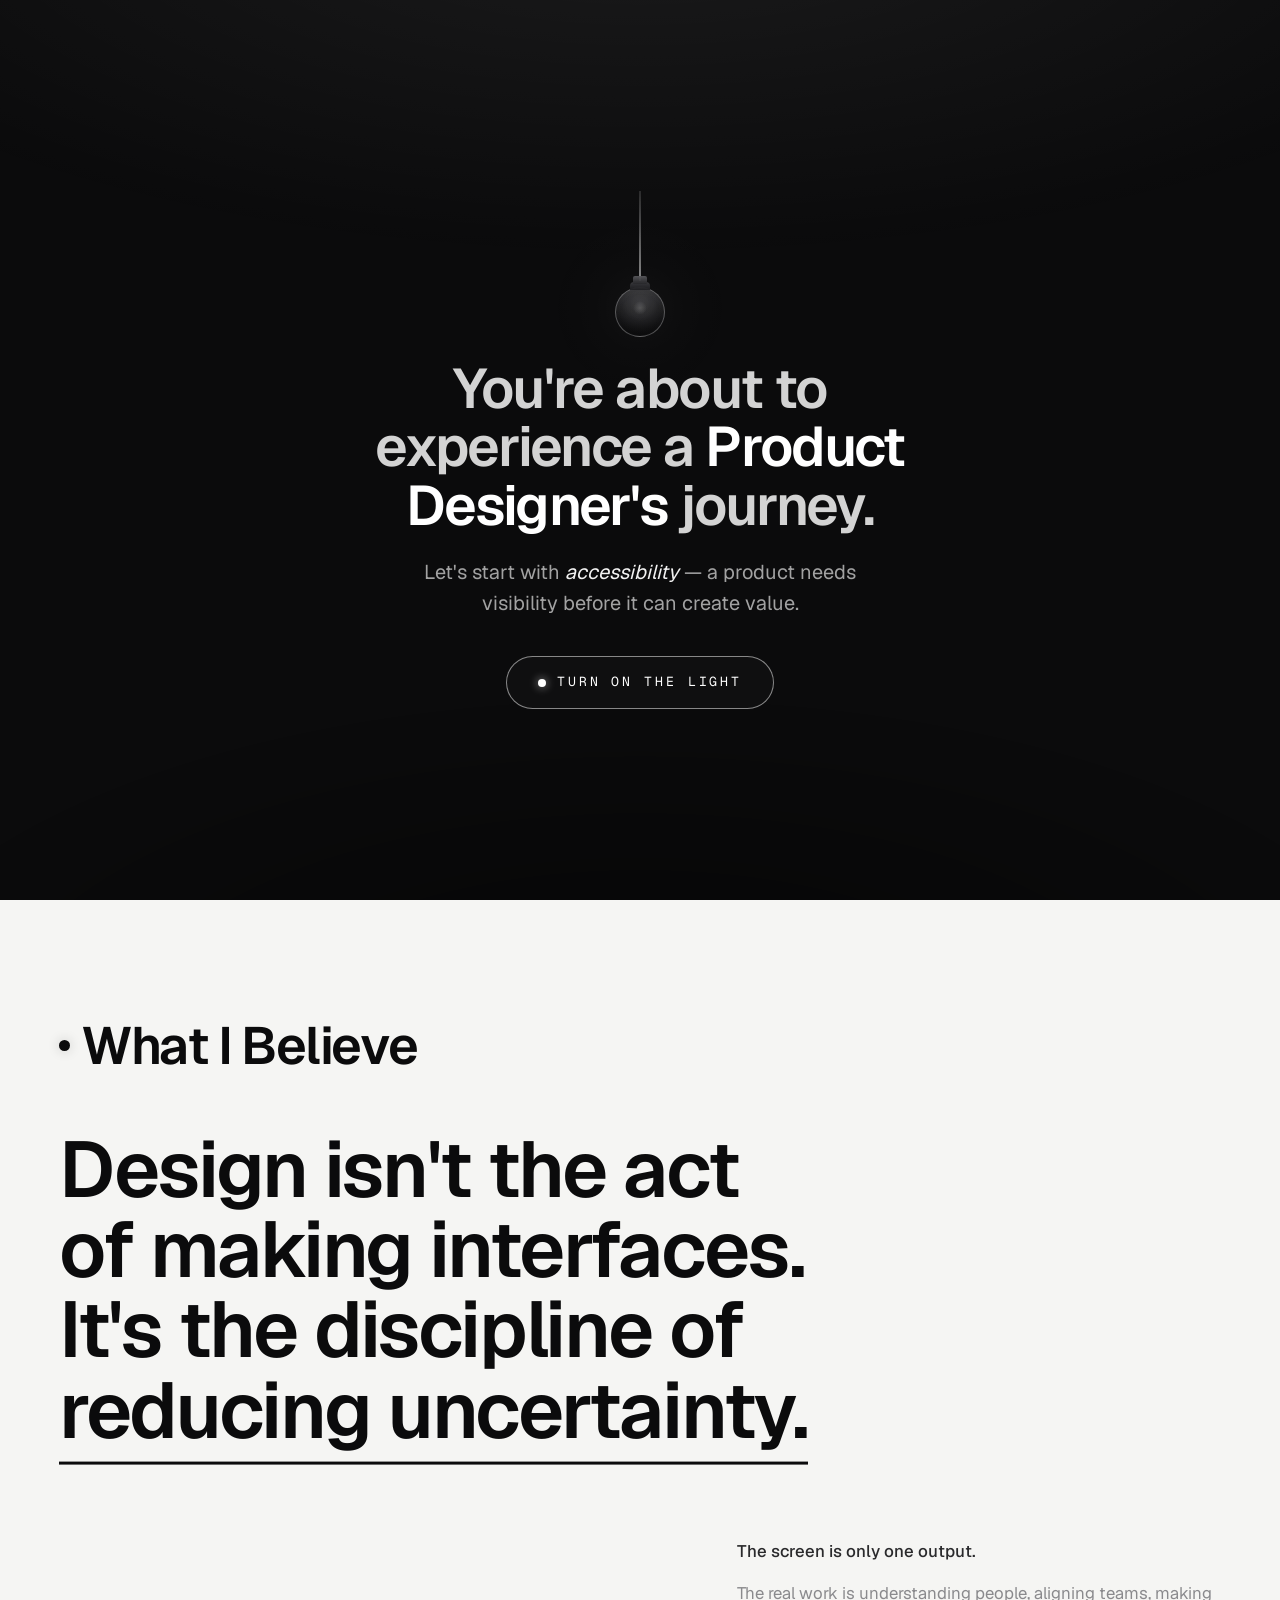
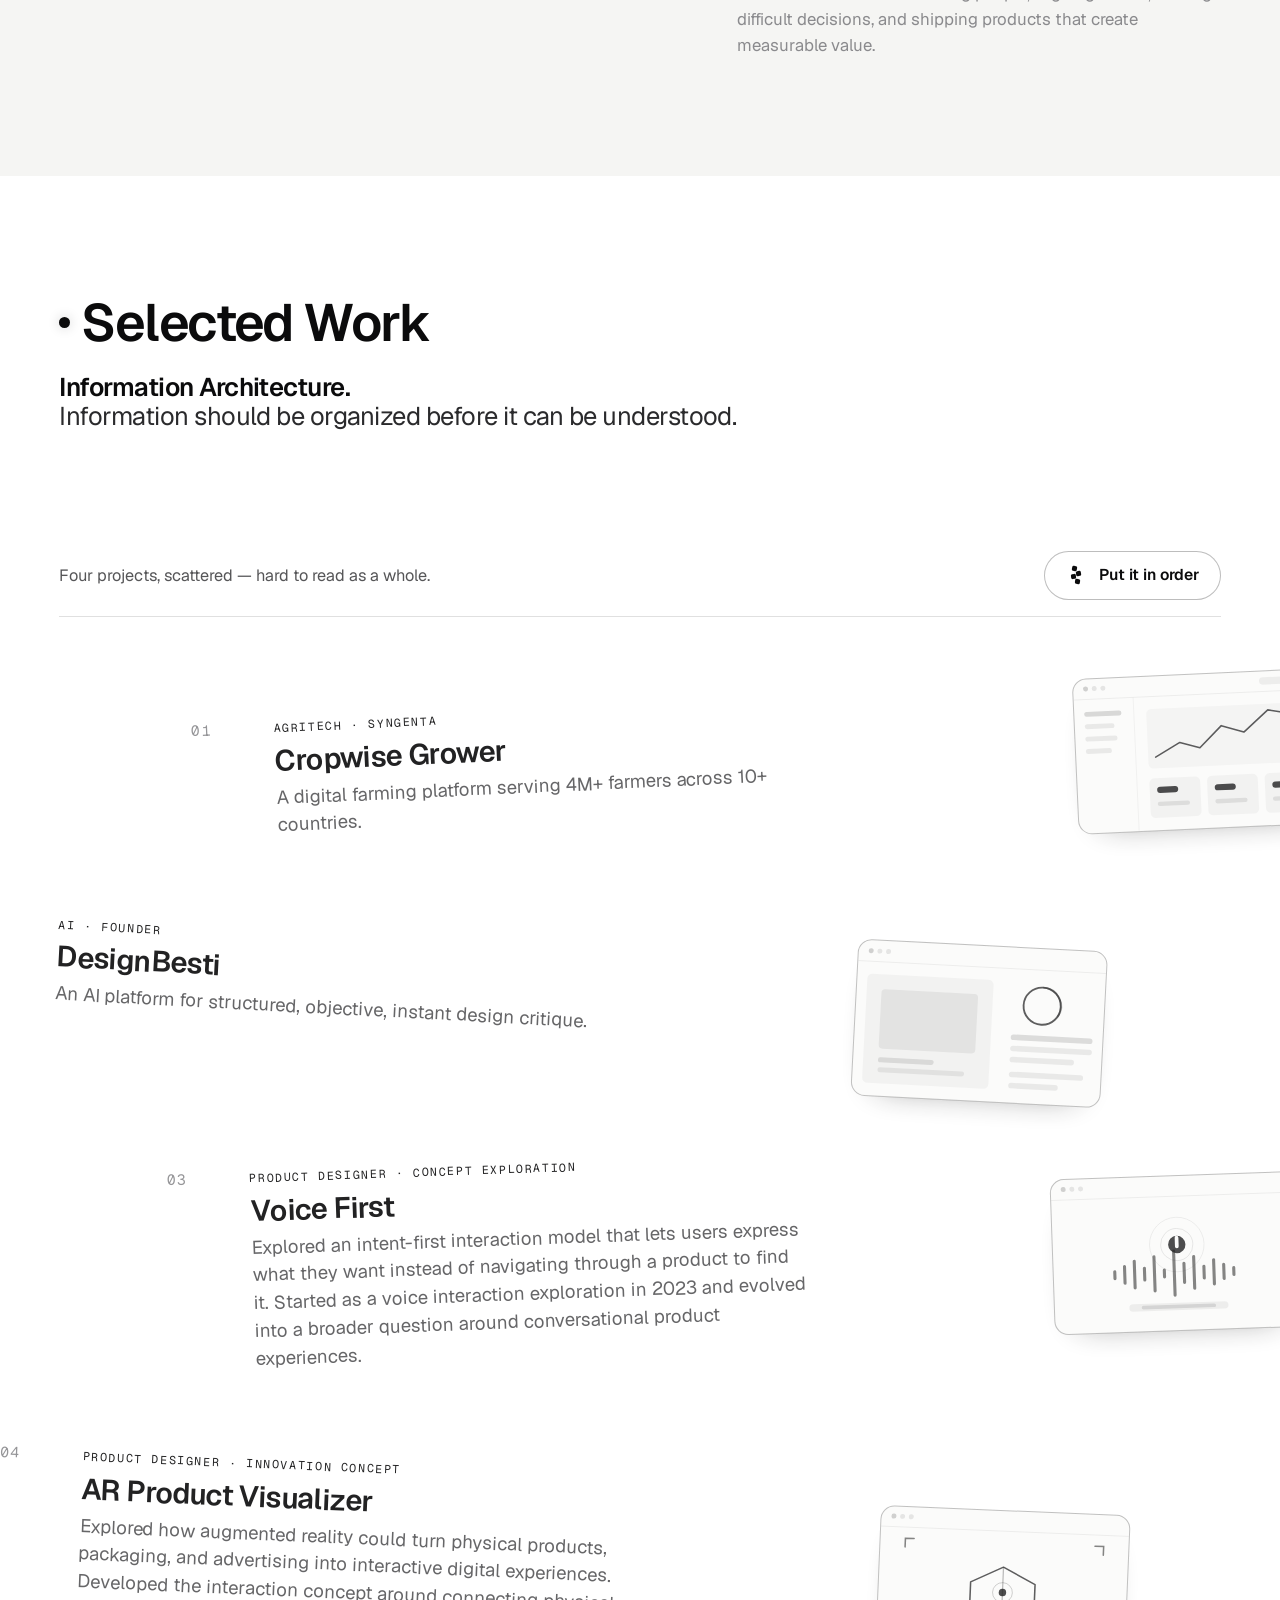
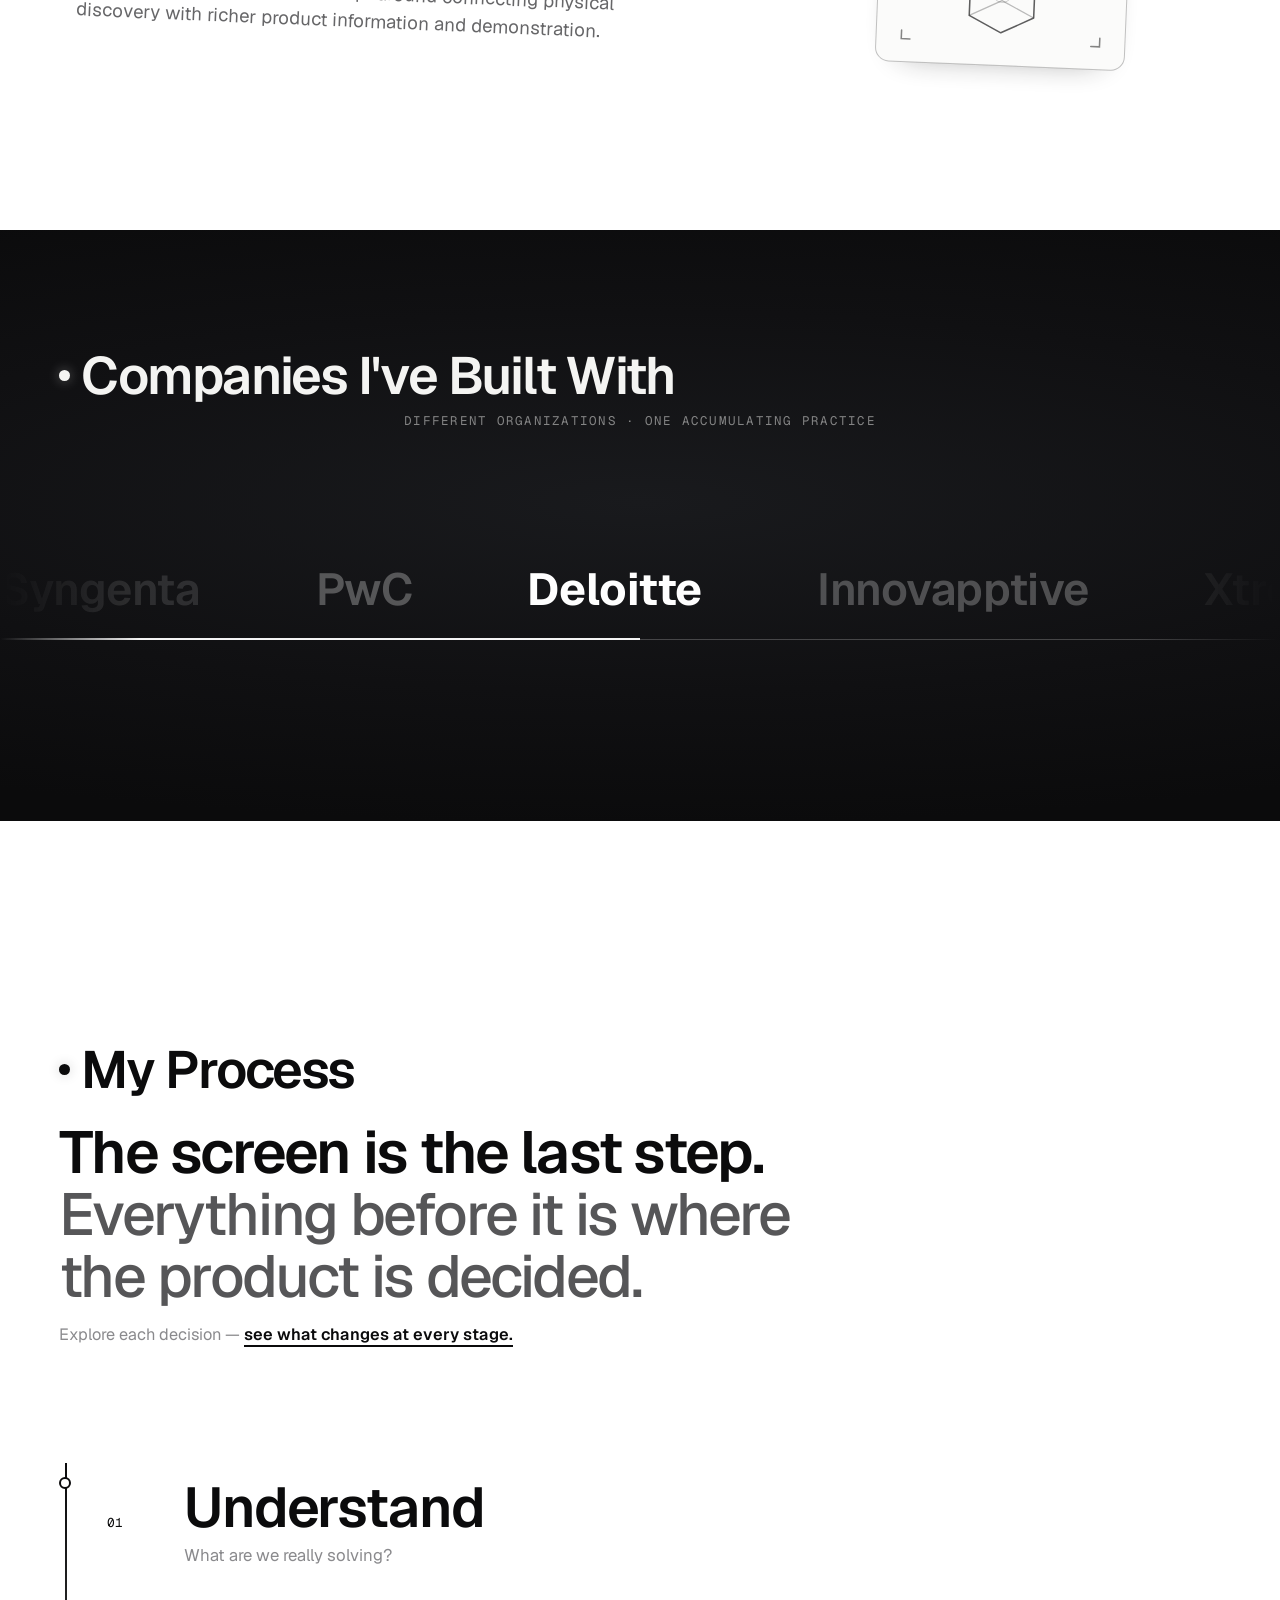
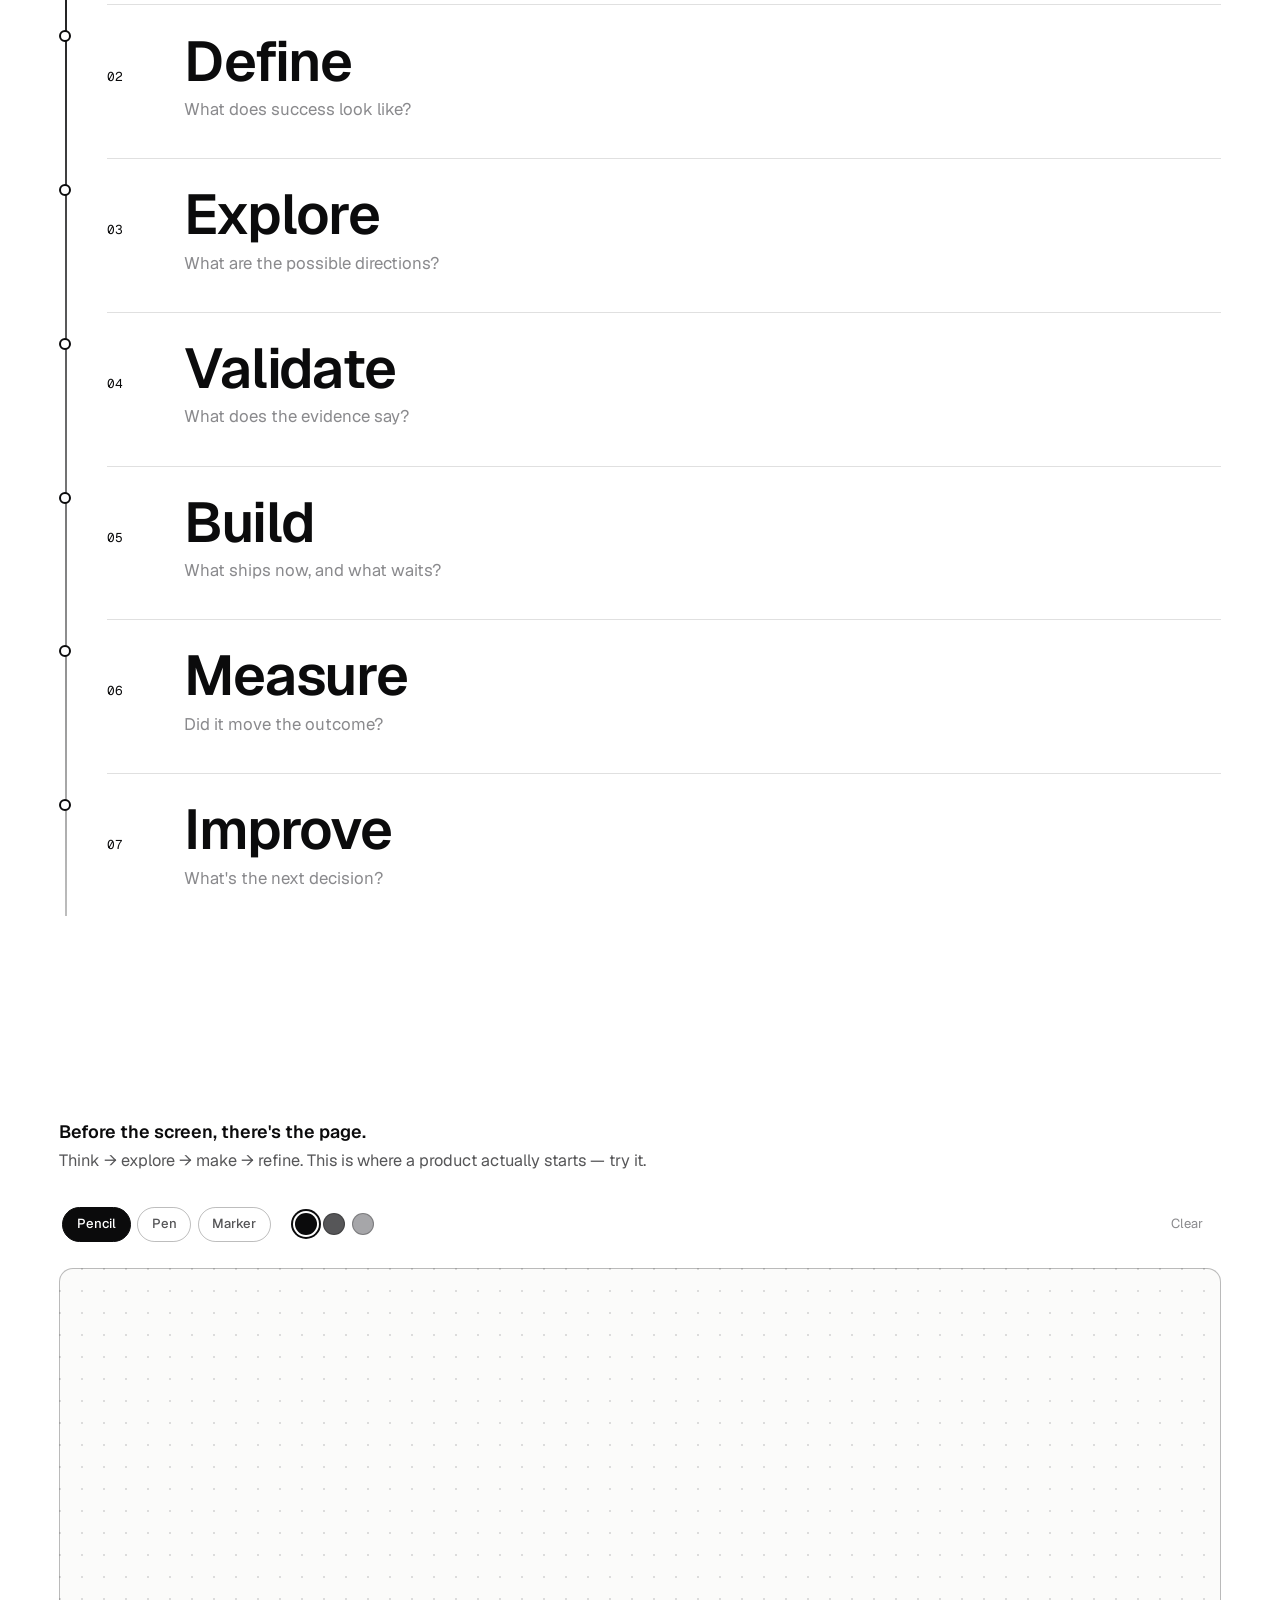
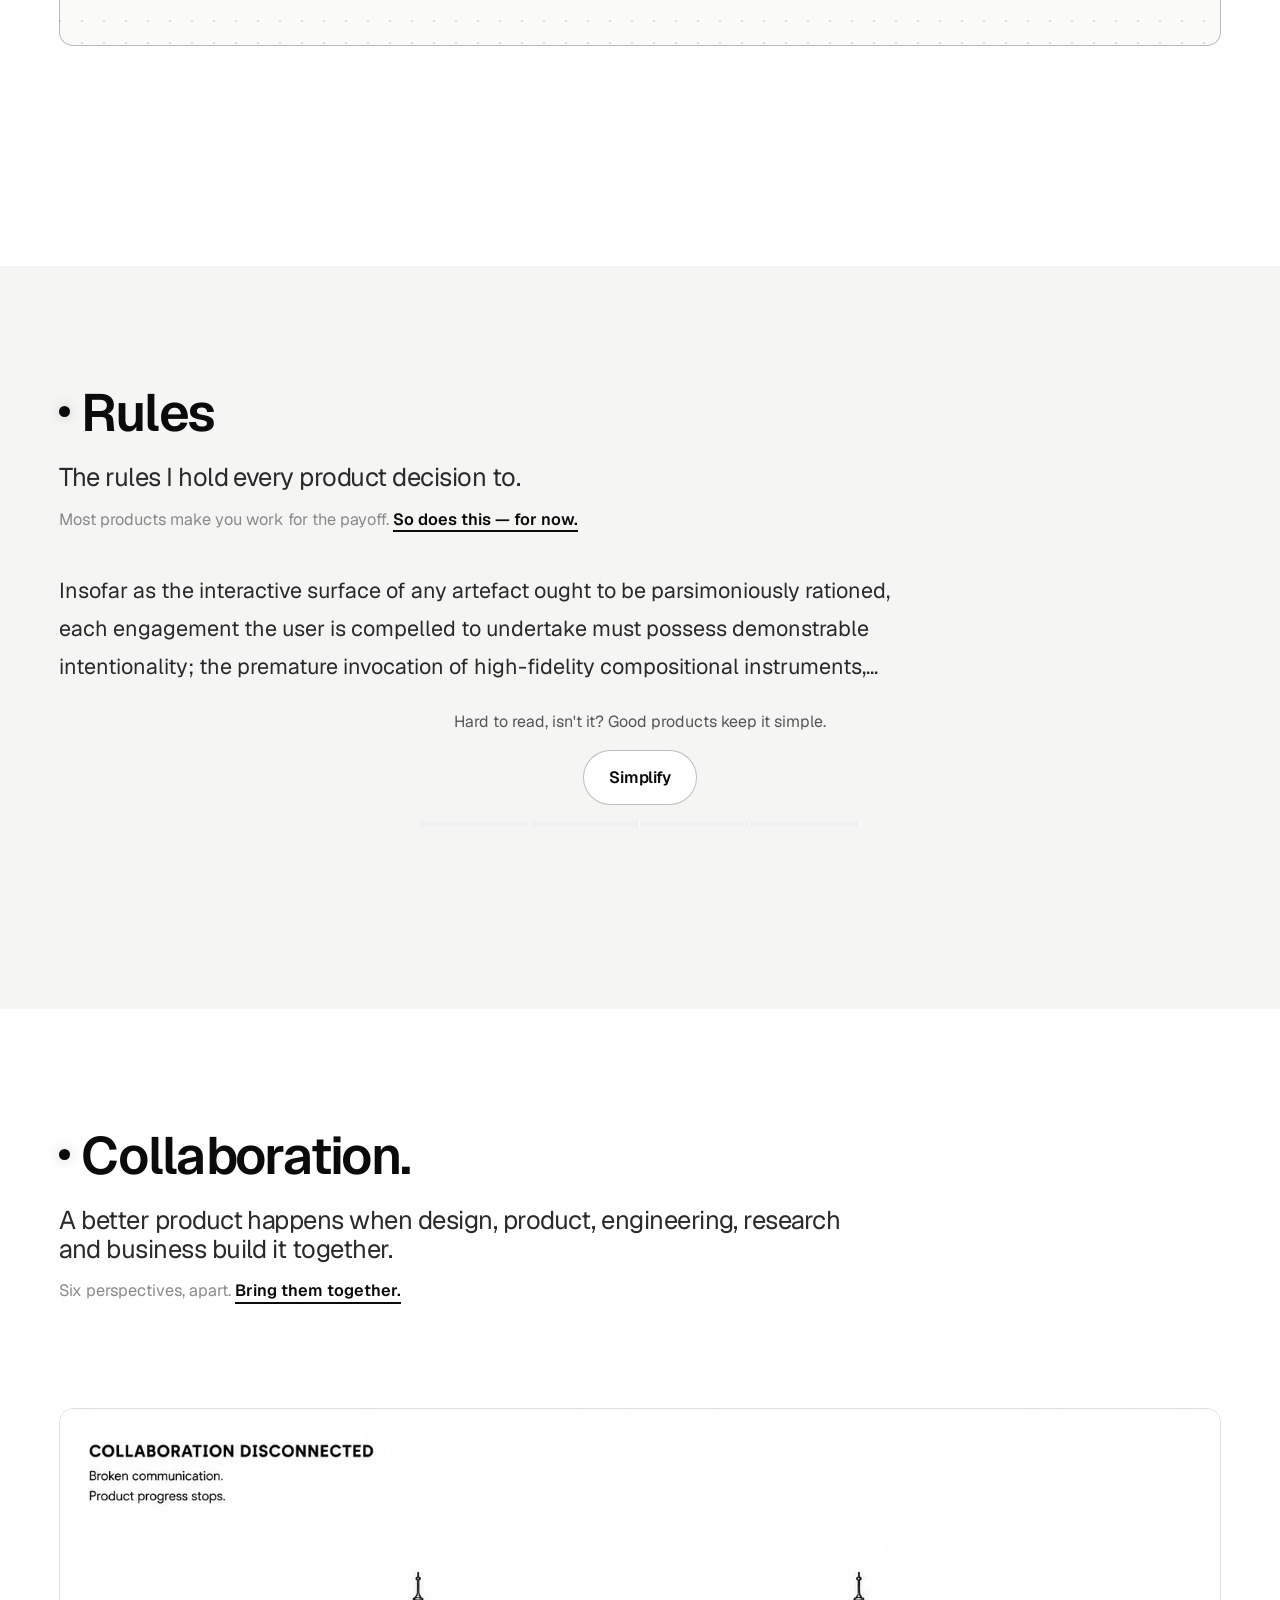
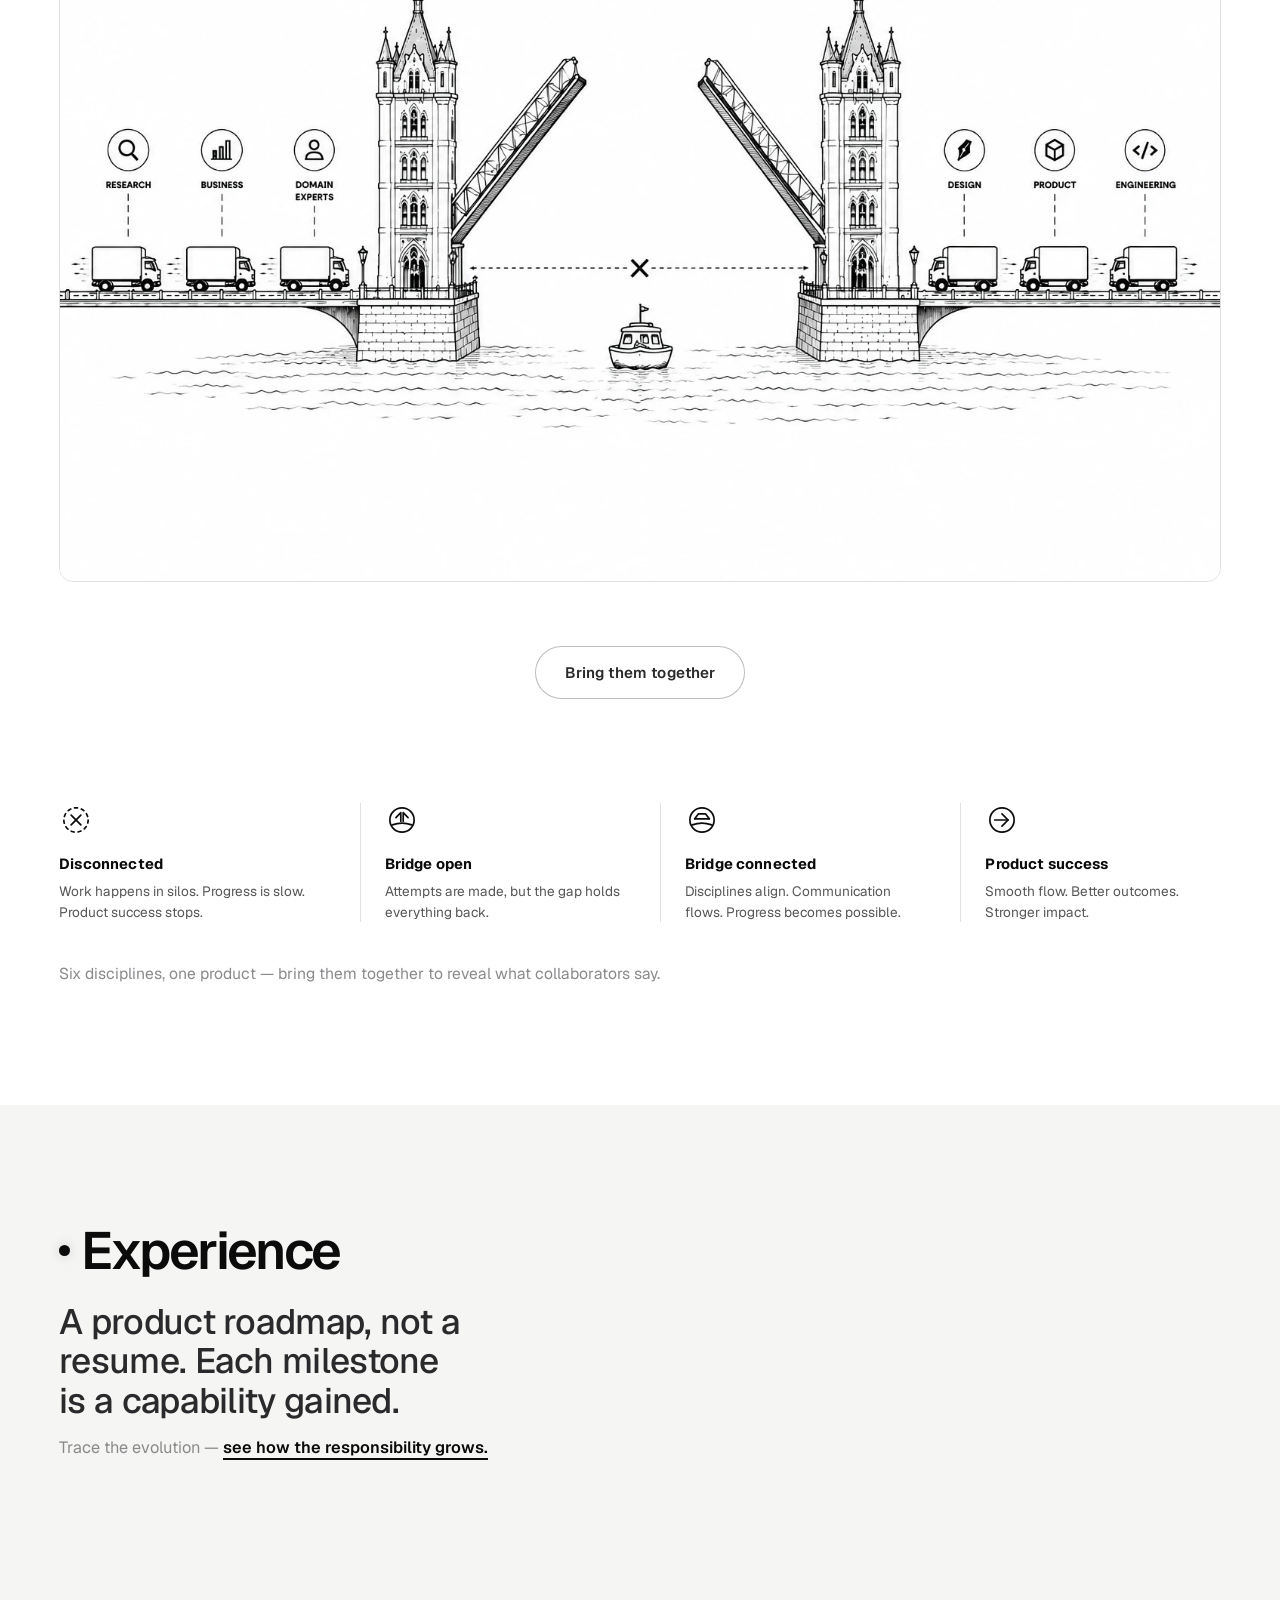
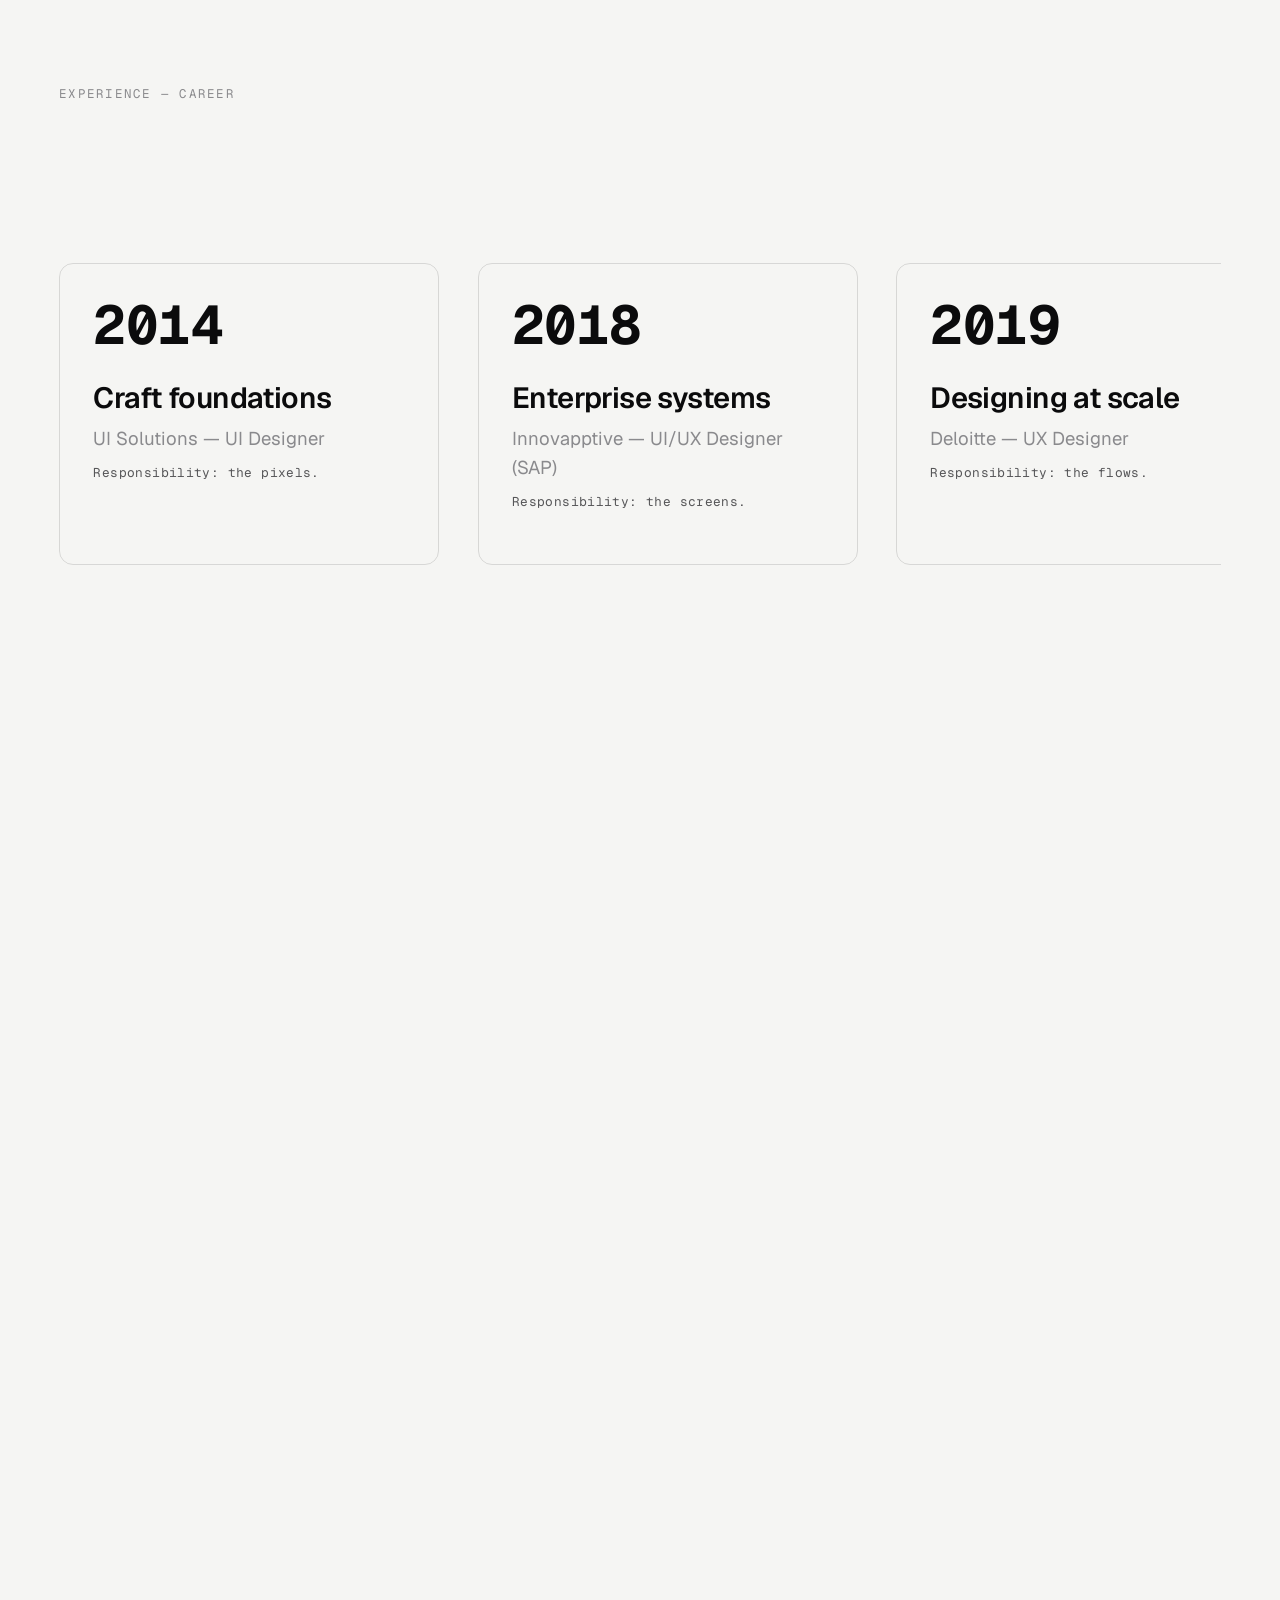
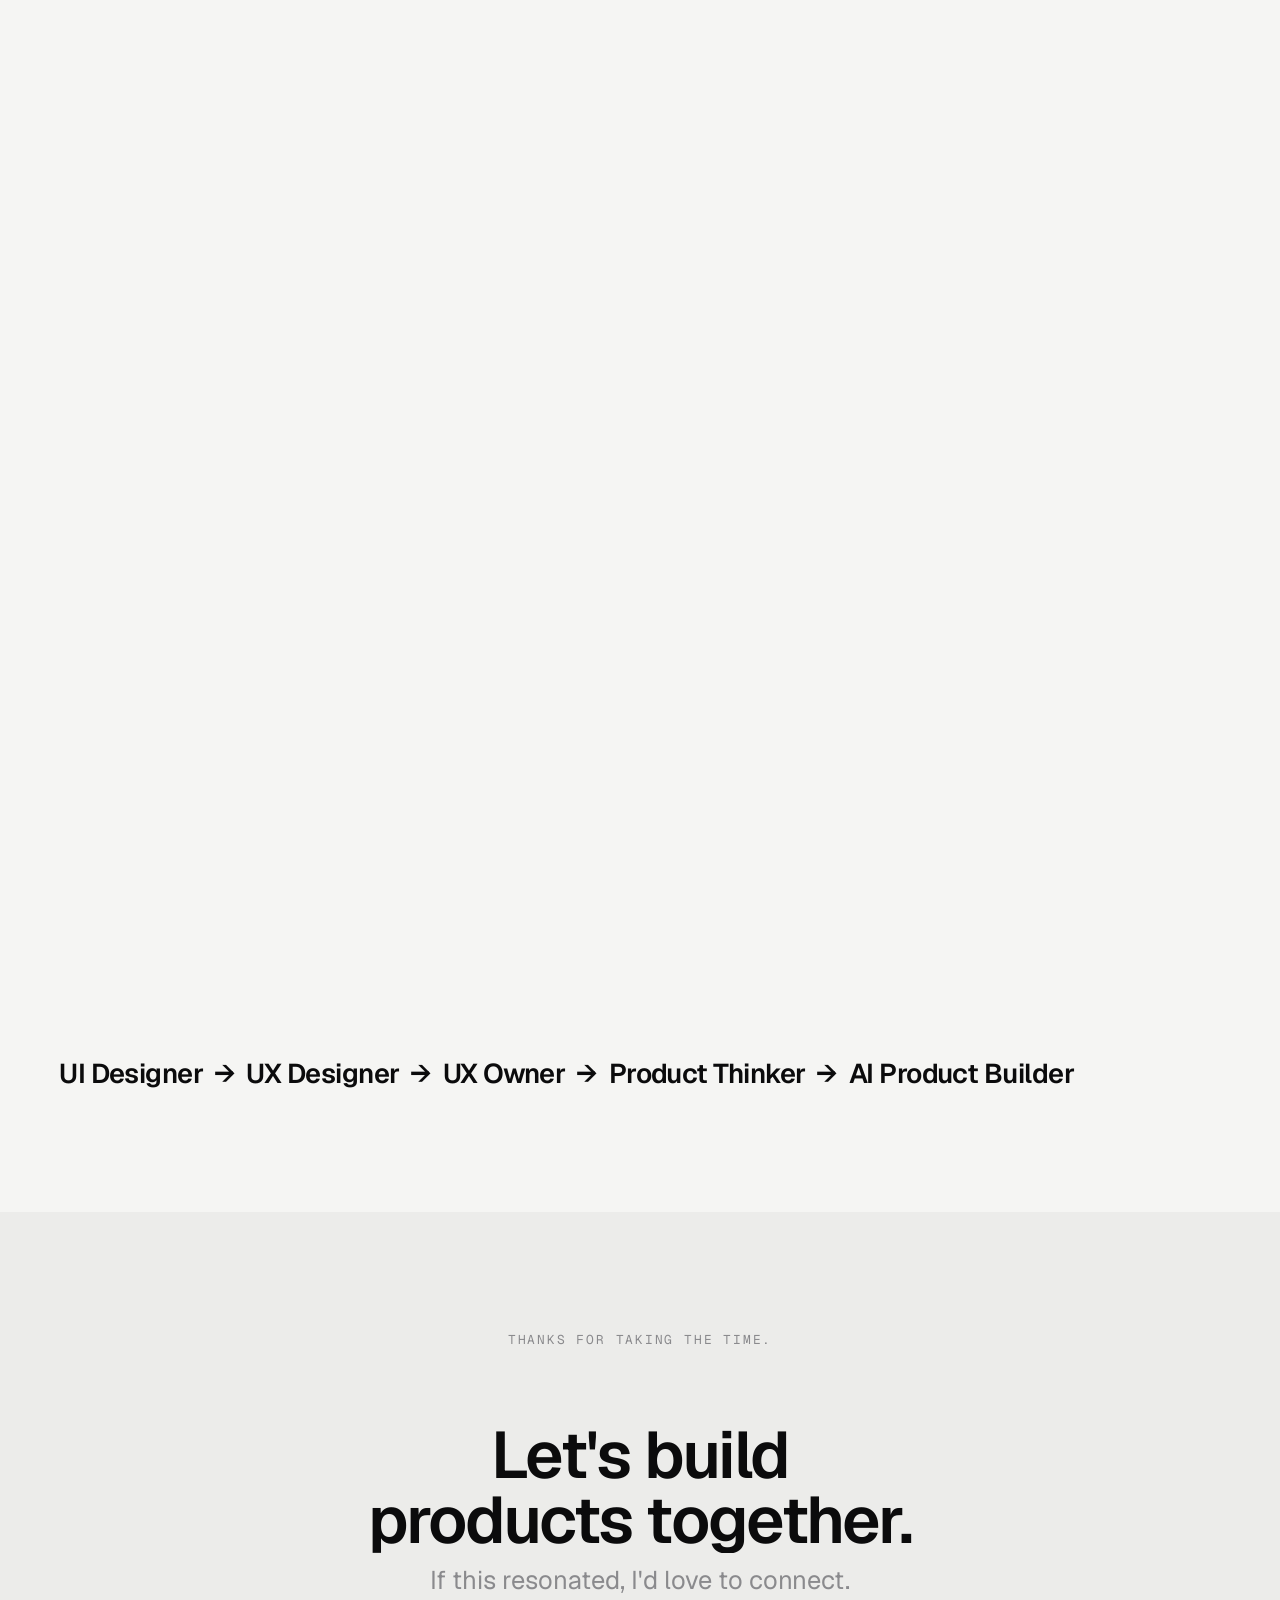
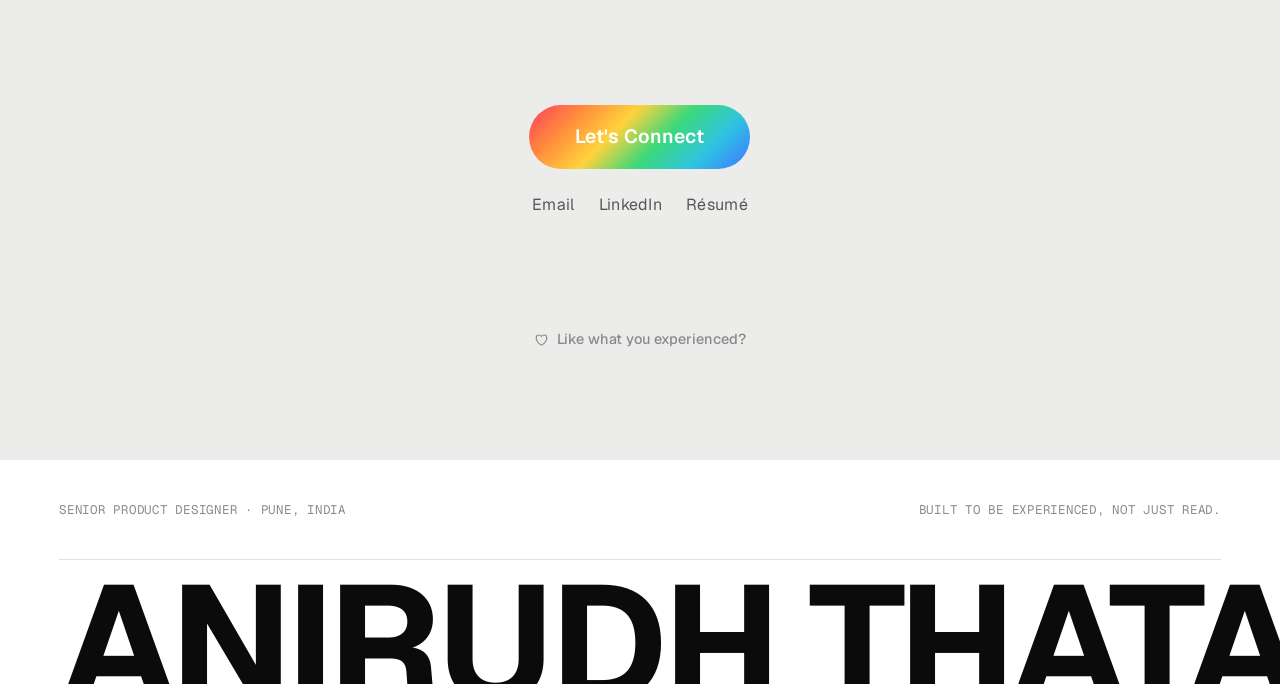
==== commit fb5f1839: "Fix the three faults visible on the deployed Cropwise page All three were shipping faults in the las" ====
--- a/index.html
+++ b/index.html
@@ -504,6 +504,6 @@
   <script defer src="js/vendor/ScrollTrigger.min.js"></script>
   <script defer src="js/vendor/lenis.min.js"></script>
   <script defer src="js/vendor/SplitText.min.js"></script>
-  <script type="module" src="js/main.js"></script>
+  <script type="module" src="js/main.js?v=2"></script>
 </body>
 </html>
--- a/css/sections.css
+++ b/css/sections.css
@@ -1175,12 +1175,16 @@
 .roadmap__stop:focus-visible { outline: 2px solid var(--c-light); outline-offset: 4px; border-radius: 4px; }
 .experience .evolution__line { margin-top: var(--space-xl); font-size: clamp(1.05rem, 0.85rem + 1.2vw, 1.7rem); font-weight: 600; letter-spacing: var(--tracking-tight); line-height: 1.35; text-wrap: balance; }
 .experience .evolution__line span { color: var(--c-light); padding: 0 0.2em; }
-@media (max-width: 720px) {
-  /* Never pinned at this width — a plain strip, natural height, no need to
-     reserve a full screen's worth of space for it. */
+/* Reduced motion only: the JS pin never runs (see horizontal-roadmap.js), so
+   this needs to be a plain, naturally-reachable horizontal strip instead of
+   a full-height stage with nothing driving it across. */
+@media (prefers-reduced-motion: reduce) {
   .roadmap__viewport { min-height: 0; display: block; overflow-x: auto; -webkit-overflow-scrolling: touch; scroll-snap-type: x proximity; }
   .roadmap__viewport-label { position: static; display: block; margin-bottom: var(--space-sm); }
   .roadmap__stop { flex-basis: 82vw; scroll-snap-align: start; }
+}
+@media (max-width: 720px) {
+  .roadmap__stop { flex-basis: 82vw; }
 }
 
 /* 09 · Contact — availability ---------------------------------------------- */
